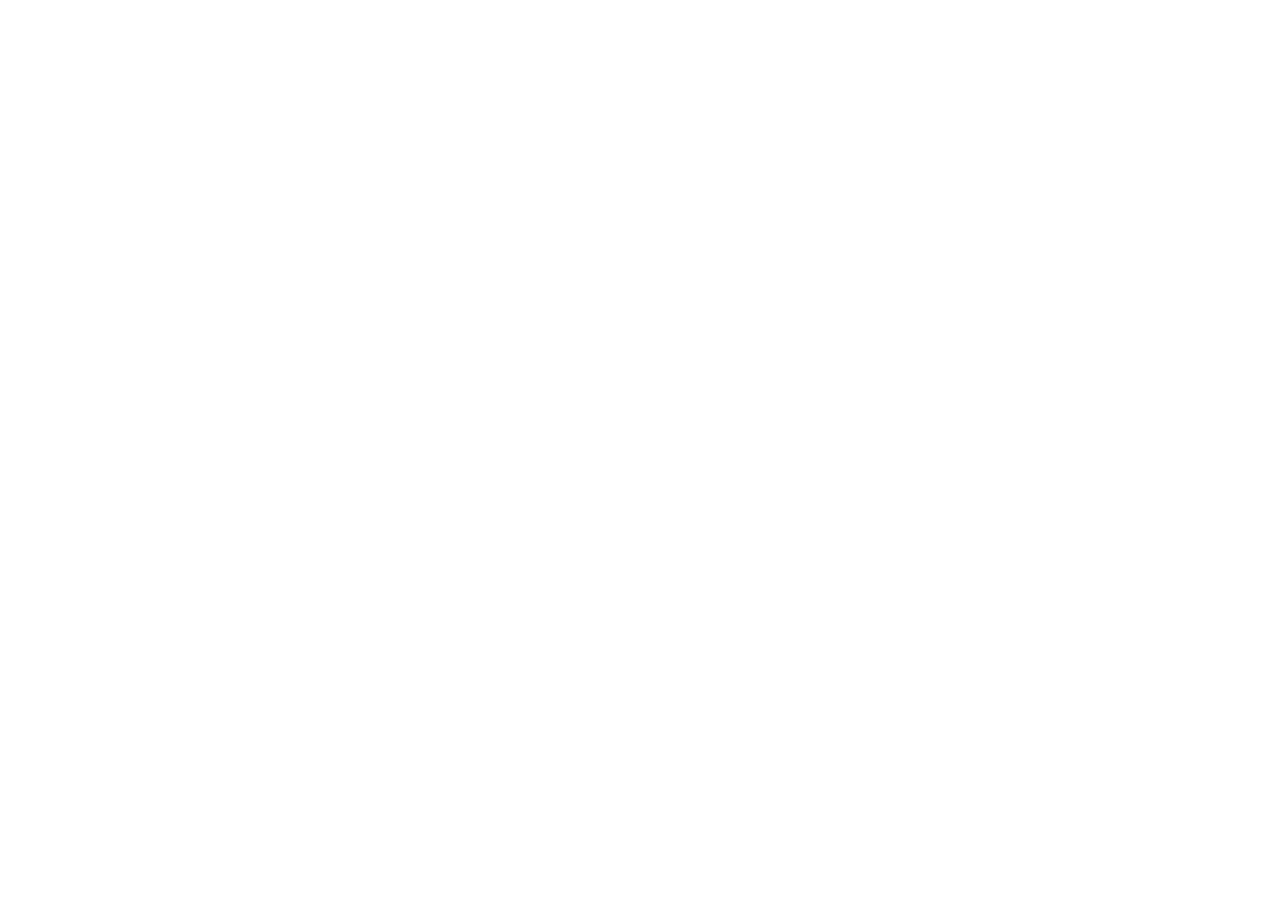
==== Partners.html @ 73782da6 "Add files via upload" ====
<!doctype html>
<html lang="en">
<head>
  <meta charset="utf-8" />
  <title>SanctumSpace — Partners</title>
  <meta name="viewport" content="width=device-width, initial-scale=1" />

  <link rel="preconnect" href="https://fonts.googleapis.com" />
  <link rel="preconnect" href="https://fonts.gstatic.com" crossorigin />
  <link href="https://fonts.googleapis.com/css2?family=Cormorant+Garamond:ital,wght@0,300;0,400;0,500;0,700;1,300;1,400;1,700&family=Inter:wght@300;400;500&family=JetBrains+Mono:wght@400&display=swap" rel="stylesheet" />

  <link rel="stylesheet" href="styles.css" />

  <script src="https://unpkg.com/react@18.3.1/umd/react.development.js" integrity="sha384-hD6/rw4ppMLGNu3tX5cjIb+uRZ7UkRJ6BPkLpg4hAu/6onKUg4lLsHAs9EBPT82L" crossorigin="anonymous"></script>
  <script src="https://unpkg.com/react-dom@18.3.1/umd/react-dom.development.js" integrity="sha384-u6aeetuaXnQ38mYT8rp6sbXaQe3NL9t+IBXmnYxwkUI2Hw4bsp2Wvmx4yRQF1uAm" crossorigin="anonymous"></script>
  <script src="https://unpkg.com/@babel/standalone@7.29.0/babel.min.js" integrity="sha384-m08KidiNqLdpJqLq95G/LEi8Qvjl/xUYll3QILypMoQ65QorJ9Lvtp2RXYGBFj1y" crossorigin="anonymous"></script>
</head>
<body>
  <div id="root"></div>

  <script type="text/babel" src="design-canvas.jsx"></script>
  <script type="text/babel" src="partners.jsx"></script>
  <script type="text/babel">
    const { DesignCanvas, DCSection, DCArtboard } = window;

    function App() {
      return (
        <DesignCanvas>
          <DCSection
            id="partners-page"
            title="SanctumSpace · Partners page"
            subtitle="v2 — abstract revision. No named partners, airports, design firms, or advisors. Four sections: Hero · Model · Opportunity · Invitation. Click an artboard to focus fullscreen."
          >
            <DCArtboard id="desktop" label="Desktop · 1440 × full scroll" width={1440} height={3320}>
              <PartnersDesktop />
            </DCArtboard>
            <DCArtboard id="mobile" label="Mobile · 390 × full scroll" width={390} height={2604}>
              <PartnersMobile />
            </DCArtboard>
          </DCSection>
        </DesignCanvas>
      );
    }

    ReactDOM.createRoot(document.getElementById('root')).render(<App />);
  </script>
</body>
</html>
---- styles.css ----
/* SanctumSpace — hero exploration shared styles */

:root {
  --cream: #F5EFE6;          /* warm sanctuary white, richer than pure */
  --cream-deep: #EDE5D8;
  --sage: #5C6B5A;
  --sage-deep: #4A5849;
  --sage-light: #A8B5A0;
  --stone: #C9B8A8;
  --stone-light: #D9CCBC;
  --accent: #C9997A;         /* warm focal halo */
  --accent-soft: #E5C9B4;
  --ink: #4A4A48;            /* never pure black */
  --ink-soft: #6B6B68;

  --serif: "Cormorant Garamond", "EB Garamond", Garamond, serif;
  --sans: "Inter", "Helvetica Neue", Helvetica, Arial, sans-serif;
  --mono: "JetBrains Mono", ui-monospace, "SF Mono", Menlo, monospace;
}

* { box-sizing: border-box; }
html, body { margin: 0; padding: 0; }
body {
  font-family: var(--sans);
  color: var(--ink);
  -webkit-font-smoothing: antialiased;
  -moz-osx-font-smoothing: grayscale;
  text-rendering: optimizeLegibility;
}

/* Display serif — light weight, wide tracking, optical balance */
.serif {
  font-family: var(--serif);
  font-weight: 300;
  letter-spacing: -0.005em;
}
.serif-italic {
  font-family: var(--serif);
  font-style: italic;
  font-weight: 300;
}

/* Body sans treatments */
.eyebrow {
  font-family: var(--sans);
  font-weight: 400;
  font-size: 11px;
  letter-spacing: 0.18em;
  text-transform: uppercase;
}
.micro {
  font-family: var(--sans);
  font-weight: 400;
  font-size: 12px;
  letter-spacing: 0.04em;
}

/* Photo placeholder — subtle stripes + monospace label */
.photo-ph {
  position: relative;
  overflow: hidden;
  background-color: var(--stone-light);
  background-image: repeating-linear-gradient(
    135deg,
    rgba(74, 74, 72, 0.045) 0px,
    rgba(74, 74, 72, 0.045) 1px,
    transparent 1px,
    transparent 14px
  );
}
.photo-ph[data-tone="sage"] {
  background-color: var(--sage-deep);
  background-image: repeating-linear-gradient(
    135deg,
    rgba(255, 255, 255, 0.04) 0px,
    rgba(255, 255, 255, 0.04) 1px,
    transparent 1px,
    transparent 14px
  );
}
.photo-ph[data-tone="warm"] {
  background-color: #5a4a3e;
  background-image: repeating-linear-gradient(
    135deg,
    rgba(255, 220, 180, 0.05) 0px,
    rgba(255, 220, 180, 0.05) 1px,
    transparent 1px,
    transparent 14px
  );
}
.photo-ph[data-tone="cream"] {
  background-color: var(--cream-deep);
}

.photo-ph .ph-label {
  /* Production handoff annotations — kept in source for photographer /
     dev handoff but suppressed from the rendered canvas. To reveal,
     toggle `display: block` on a body class, e.g. body.show-handoff. */
  display: none;
  position: absolute;
  bottom: 14px;
  left: 14px;
  right: 14px;
  font-family: var(--mono);
  font-size: 10px;
  letter-spacing: 0.04em;
  color: rgba(74, 74, 72, 0.55);
  line-height: 1.45;
  white-space: pre-line;
}
body.show-handoff .photo-ph .ph-label { display: block; }
.photo-ph[data-tone="sage"] .ph-label,
.photo-ph[data-tone="warm"] .ph-label {
  color: rgba(255, 255, 255, 0.45);
}

/* Warm halo — soft radial used very sparingly */
.halo {
  position: absolute;
  pointer-events: none;
  border-radius: 50%;
  background: radial-gradient(circle at center,
    rgba(201, 153, 122, 0.42) 0%,
    rgba(201, 153, 122, 0.18) 35%,
    rgba(201, 153, 122, 0) 65%);
  filter: blur(8px);
}

/* Top nav — minimal, two-element */
.topnav {
  position: absolute;
  top: 0; left: 0; right: 0;
  display: flex;
  justify-content: space-between;
  align-items: center;
  z-index: 5;
}
.topnav .nav-logo {
  display: flex;
  align-items: center;
  gap: 14px;
}
.topnav .nav-logo img {
  display: block;
  height: 47px;
  width: 47px;
  object-fit: contain;
  background: transparent;
}
.topnav .nav-logo .wordmark {
  font-family: var(--serif);
  font-weight: 400;
  font-size: 26px;
  letter-spacing: 0.005em;
  white-space: nowrap;
  line-height: 1;
}
.topnav .nav-logo .wordmark em {
  font-style: italic;
  font-weight: 700;
  margin-left: 0;
}
.topnav .nav-link {
  font-family: var(--sans);
  font-weight: 400;
  font-size: 12px;
  letter-spacing: 0.16em;
  text-transform: uppercase;
  text-decoration: none;
  color: inherit;
  position: relative;
  padding-bottom: 4px;
}
.topnav .nav-link::after {
  content: "";
  position: absolute;
  left: 0; right: 0; bottom: 0;
  height: 1px;
  background: currentColor;
  opacity: 0.35;
}

/* Frame device — pure CSS, no bezel chrome */
.device {
  position: relative;
  overflow: hidden;
  background: var(--cream);
}
.device.dark { background: var(--ink); }

/* Subtle grain — barely perceptible */
.grain::before {
  content: "";
  position: absolute;
  inset: 0;
  background-image:
    radial-gradient(rgba(0,0,0,0.025) 1px, transparent 1px);
  background-size: 3px 3px;
  pointer-events: none;
  mix-blend-mode: multiply;
  opacity: 0.5;
}

/* Direction 3 ken-burns (very slow, restrained) */
@keyframes kenBurns {
  0%   { transform: scale(1.04) translate(0, 0); }
  100% { transform: scale(1.10) translate(-1.2%, -0.8%); }
}
.ken {
  animation: kenBurns 32s ease-in-out infinite alternate;
  transform-origin: center;
}

/* Direction 2 — light slash */
.light-slash {
  position: absolute;
  pointer-events: none;
  background: linear-gradient(90deg,
    rgba(201, 153, 122, 0) 0%,
    rgba(201, 153, 122, 0.55) 40%,
    rgba(229, 201, 180, 0.85) 50%,
    rgba(201, 153, 122, 0.55) 60%,
    rgba(201, 153, 122, 0) 100%);
  filter: blur(2px);
  mix-blend-mode: screen;
}

/* Scroll cue dot */
.scroll-cue {
  position: absolute;
  display: flex;
  flex-direction: column;
  align-items: center;
  gap: 8px;
  font-family: var(--sans);
  font-size: 10px;
  letter-spacing: 0.18em;
  text-transform: uppercase;
  opacity: 0.55;
}
.scroll-cue .line {
  width: 1px;
  height: 28px;
  background: currentColor;
  opacity: 0.5;
}
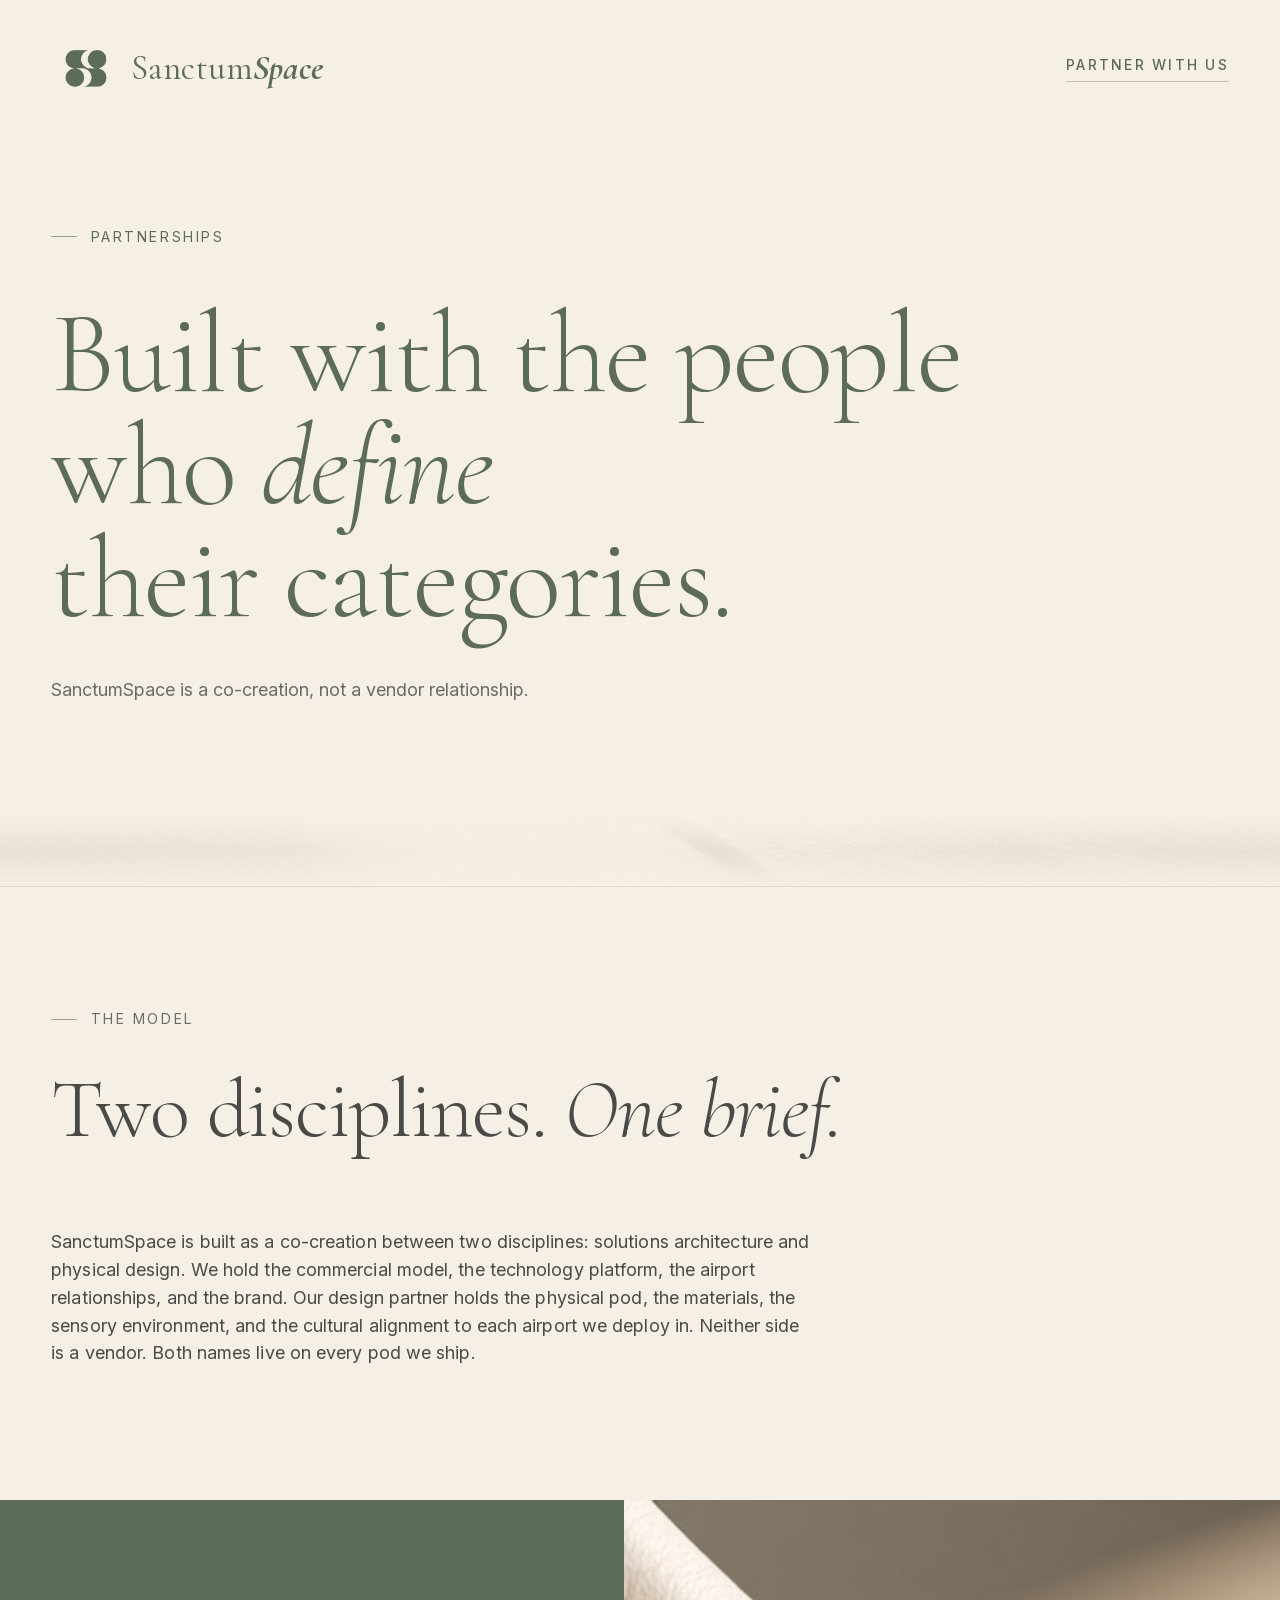
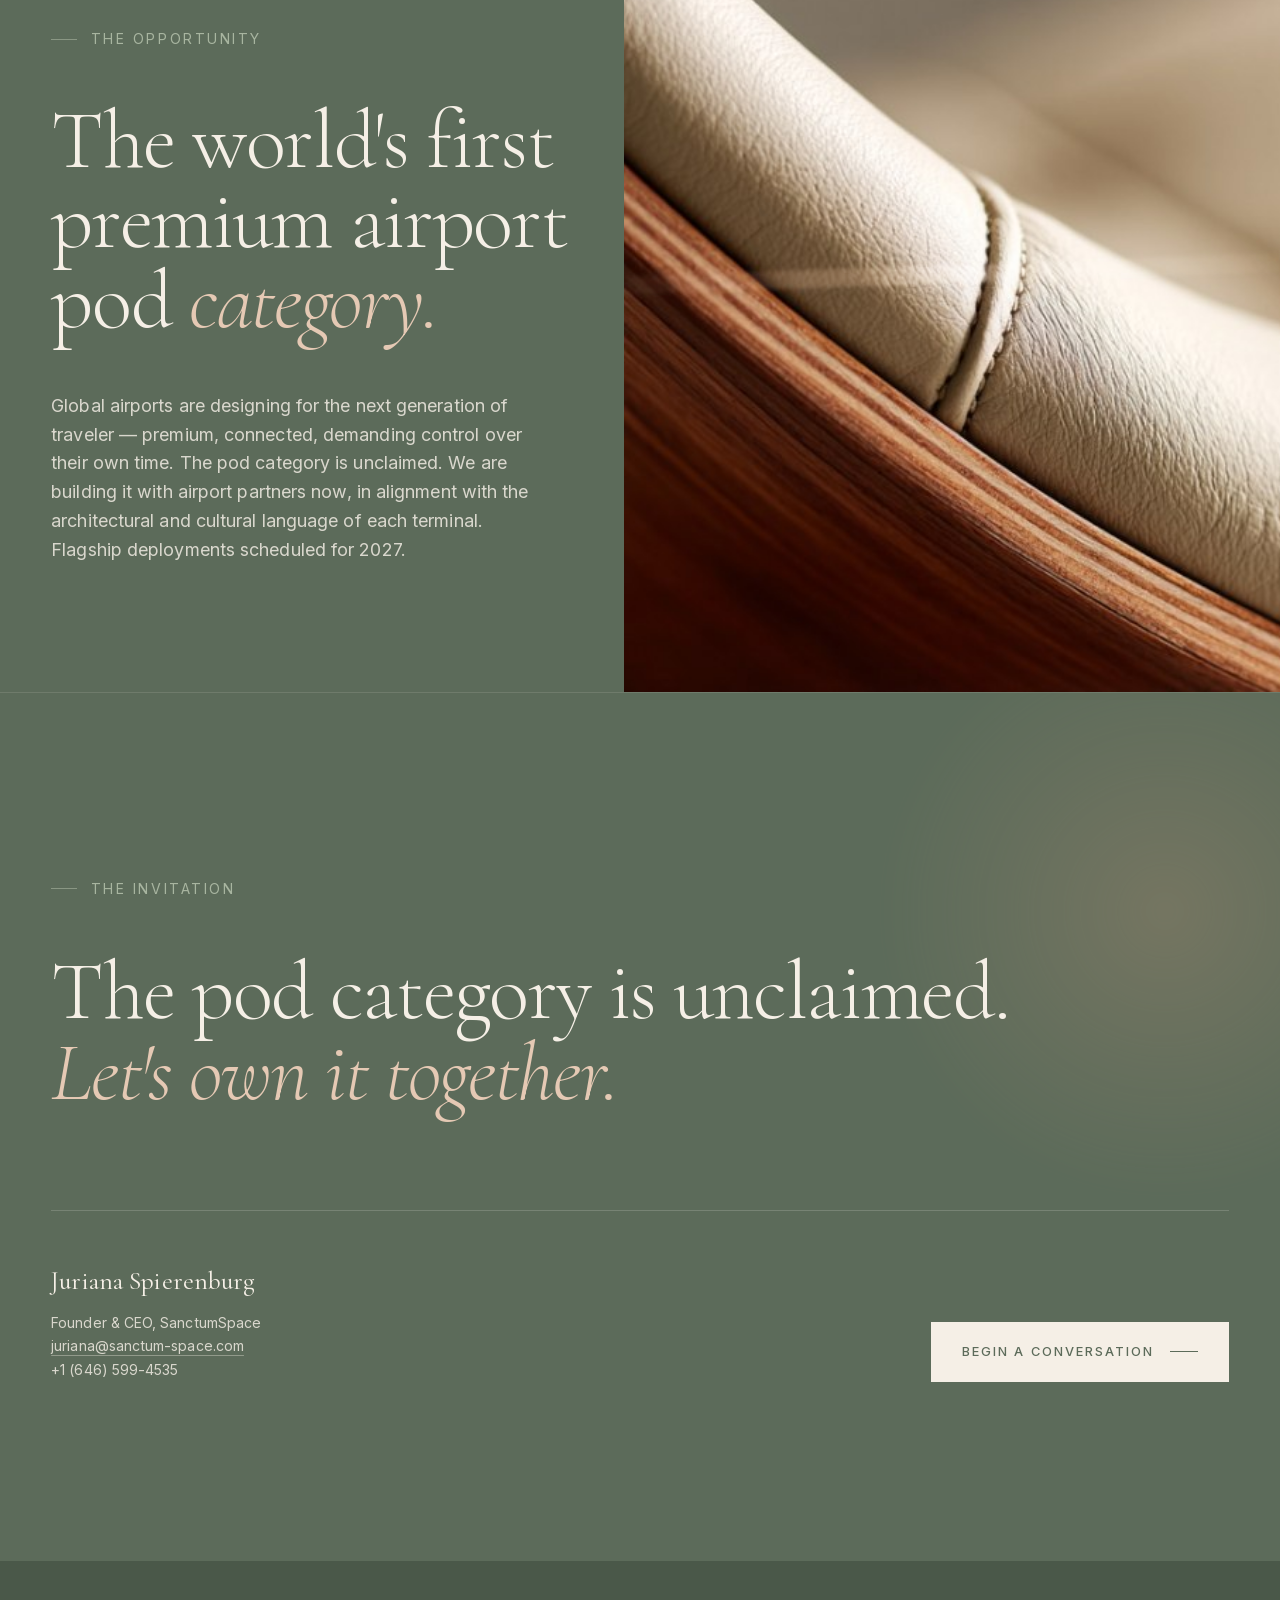
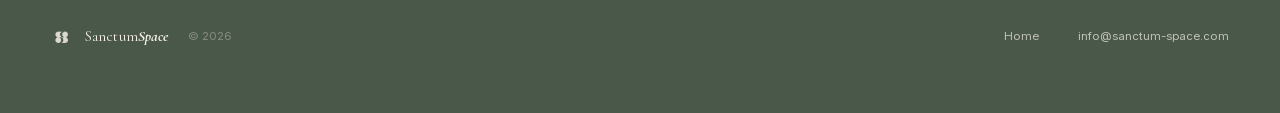
==== commit 91f2c36c: "Add files via upload" ====
--- a/Partners.html
+++ b/Partners.html
@@ -1,48 +1,188 @@
-<!doctype html>
-<html lang="en">
+<!DOCTYPE html>
+<html>
 <head>
-  <meta charset="utf-8" />
-  <title>SanctumSpace — Partners</title>
-  <meta name="viewport" content="width=device-width, initial-scale=1" />
-
-  <link rel="preconnect" href="https://fonts.googleapis.com" />
-  <link rel="preconnect" href="https://fonts.gstatic.com" crossorigin />
-  <link href="https://fonts.googleapis.com/css2?family=Cormorant+Garamond:ital,wght@0,300;0,400;0,500;0,700;1,300;1,400;1,700&family=Inter:wght@300;400;500&family=JetBrains+Mono:wght@400&display=swap" rel="stylesheet" />
-
-  <link rel="stylesheet" href="styles.css" />
-
-  <script src="https://unpkg.com/react@18.3.1/umd/react.development.js" integrity="sha384-hD6/rw4ppMLGNu3tX5cjIb+uRZ7UkRJ6BPkLpg4hAu/6onKUg4lLsHAs9EBPT82L" crossorigin="anonymous"></script>
-  <script src="https://unpkg.com/react-dom@18.3.1/umd/react-dom.development.js" integrity="sha384-u6aeetuaXnQ38mYT8rp6sbXaQe3NL9t+IBXmnYxwkUI2Hw4bsp2Wvmx4yRQF1uAm" crossorigin="anonymous"></script>
-  <script src="https://unpkg.com/@babel/standalone@7.29.0/babel.min.js" integrity="sha384-m08KidiNqLdpJqLq95G/LEi8Qvjl/xUYll3QILypMoQ65QorJ9Lvtp2RXYGBFj1y" crossorigin="anonymous"></script>
+  <meta charset="utf-8">
+  <title>SanctumSpace — Partnerships</title>
+  <style>
+    * { margin: 0; padding: 0; box-sizing: border-box; }
+    body { background: #F5EFE6; display: flex; align-items: center; justify-content: center; min-height: 100vh; font-family: -apple-system, BlinkMacSystemFont, sans-serif; }
+    #__bundler_loading { position: fixed; bottom: 20px; right: 20px; font: 13px/1.4 -apple-system, BlinkMacSystemFont, sans-serif; color: #666; background: #fff; padding: 8px 14px; border-radius: 8px; box-shadow: 0 1px 4px rgba(0,0,0,0.12); z-index: 10000; }
+    #__bundler_thumbnail { position: fixed; inset: 0; width: 100%; height: 100%; display: flex; align-items: center; justify-content: center; background: #F5EFE6; z-index: 9999; }
+    #__bundler_thumbnail svg { width: 100%; height: 100%; object-fit: contain; }
+    #__bundler_placeholder { color: #999; font-size: 14px; }
+  </style>
+  <noscript>
+    <style>#__bundler_loading { display: none; }</style>
+    <div style="position:fixed;bottom:12px;left:12px;font:13px/1.4 -apple-system,BlinkMacSystemFont,sans-serif;color:#999;background:rgba(255,255,255,0.9);padding:6px 12px;border-radius:6px;box-shadow:0 1px 4px rgba(0,0,0,0.08);z-index:10000;">
+      This page requires JavaScript to display.
+    </div>
+  </noscript>
 </head>
 <body>
-  <div id="root"></div>
+  <div id="__bundler_thumbnail">
+    <svg viewBox="0 0 1200 800" xmlns="http://www.w3.org/2000/svg" aria-label="SanctumSpace Partnerships">
+      <rect width="1200" height="800" fill="#F5EFE6"></rect>
+      <g transform="translate(600 340)" fill="none" stroke="#5C6B5A" stroke-width="14">
+        <circle cx="-46" cy="0" r="72"></circle>
+        <circle cx="46" cy="0" r="72"></circle>
+      </g>
+      <text x="600" y="520" font-family="Cormorant Garamond, EB Garamond, Garamond, serif" font-size="58" fill="#5C6B5A" text-anchor="middle" letter-spacing="0.02em">
+        Sanctum<tspan font-style="italic" font-weight="700">Space</tspan>
+      </text>
+      <text x="600" y="590" font-family="Inter, Helvetica, Arial, sans-serif" font-size="16" fill="#5C6B5A" fill-opacity="0.55" text-anchor="middle" style="letter-spacing:3px">
+        PARTNERSHIPS
+      </text>
+    </svg>
+  </div>
+  <div id="__bundler_loading">Unpacking...</div>
 
-  <script type="text/babel" src="design-canvas.jsx"></script>
-  <script type="text/babel" src="partners.jsx"></script>
-  <script type="text/babel">
-    const { DesignCanvas, DCSection, DCArtboard } = window;
+  <script>
+    
+document.addEventListener('DOMContentLoaded', async function() {
+  const loading = document.getElementById('__bundler_loading');
+  function setStatus(msg) { if (loading) loading.textContent = msg; }
 
-    function App() {
-      return (
-        <DesignCanvas>
-          <DCSection
-            id="partners-page"
-            title="SanctumSpace · Partners page"
-            subtitle="v2 — abstract revision. No named partners, airports, design firms, or advisors. Four sections: Hero · Model · Opportunity · Invitation. Click an artboard to focus fullscreen."
-          >
-            <DCArtboard id="desktop" label="Desktop · 1440 × full scroll" width={1440} height={3320}>
-              <PartnersDesktop />
-            </DCArtboard>
-            <DCArtboard id="mobile" label="Mobile · 390 × full scroll" width={390} height={2604}>
-              <PartnersMobile />
-            </DCArtboard>
-          </DCSection>
-        </DesignCanvas>
-      );
+  // Error sink persists across replaceWith since it's on window, not the DOM.
+  window.addEventListener('error', function(e) {
+    var p = document.body || document.documentElement;
+    var d = document.getElementById('__bundler_err') || p.appendChild(document.createElement('div'));
+    d.id = '__bundler_err';
+    d.style.cssText = 'position:fixed;bottom:12px;left:12px;right:12px;font:12px/1.4 ui-monospace,monospace;background:#2a1215;color:#ff8a80;padding:10px 14px;border-radius:8px;border:1px solid #5c2b2e;z-index:99999;white-space:pre-wrap;max-height:40vh;overflow:auto';
+    d.textContent = (d.textContent ? d.textContent + String.fromCharCode(10) : '') +
+      '[bundle] ' + (e.message || e.type) +
+      (e.filename ? ' (' + e.filename.slice(0, 60) + ':' + e.lineno + ')' : '');
+  }, true);
+
+  try {
+    const manifestEl = document.querySelector('script[type="__bundler/manifest"]');
+    const templateEl = document.querySelector('script[type="__bundler/template"]');
+    if (!manifestEl || !templateEl) {
+      setStatus('Error: missing bundle data');
+      console.error('[bundler] Missing script tags — manifestEl:', !!manifestEl, 'templateEl:', !!templateEl);
+      return;
     }
 
-    ReactDOM.createRoot(document.getElementById('root')).render(<App />);
+    const manifest = JSON.parse(manifestEl.textContent);
+    let template = JSON.parse(templateEl.textContent);
+
+    const uuids = Object.keys(manifest);
+    setStatus('Unpacking ' + uuids.length + ' assets...');
+
+    const blobUrls = {};
+    await Promise.all(uuids.map(async (uuid) => {
+      const entry = manifest[uuid];
+      try {
+        const binaryStr = atob(entry.data);
+        const bytes = new Uint8Array(binaryStr.length);
+        for (let i = 0; i < binaryStr.length; i++) bytes[i] = binaryStr.charCodeAt(i);
+
+        let finalBytes = bytes;
+        if (entry.compressed) {
+          if (typeof DecompressionStream !== 'undefined') {
+            const ds = new DecompressionStream('gzip');
+            const writer = ds.writable.getWriter();
+            const reader = ds.readable.getReader();
+            writer.write(bytes);
+            writer.close();
+            const chunks = [];
+            let totalLen = 0;
+            while (true) {
+              const { done, value } = await reader.read();
+              if (done) break;
+              chunks.push(value);
+              totalLen += value.length;
+            }
+            finalBytes = new Uint8Array(totalLen);
+            let offset = 0;
+            for (const chunk of chunks) { finalBytes.set(chunk, offset); offset += chunk.length; }
+          } else {
+            console.warn('DecompressionStream not available, asset ' + uuid + ' may not render');
+          }
+        }
+
+        blobUrls[uuid] = URL.createObjectURL(new Blob([finalBytes], { type: entry.mime }));
+      } catch (err) {
+        console.error('Failed to decode asset ' + uuid + ':', err);
+        blobUrls[uuid] = URL.createObjectURL(new Blob([], { type: entry.mime }));
+      }
+    }));
+
+    const extResEl = document.querySelector('script[type="__bundler/ext_resources"]');
+    const extResources = extResEl ? JSON.parse(extResEl.textContent) : [];
+    const resourceMap = {};
+    for (const entry of extResources) {
+      if (blobUrls[entry.uuid]) resourceMap[entry.id] = blobUrls[entry.uuid];
+    }
+
+    setStatus('Rendering...');
+    for (const uuid of uuids) template = template.split(uuid).join(blobUrls[uuid]);
+
+    // Strip integrity + crossorigin — blob URLs from a file:// document inherit
+    // a null origin, so crossorigin forces a CORS fetch that SRI then rejects.
+    // The manifest bytes are ours; SRI protects against CDN compromise, not this.
+    template = template.replace(/\s+integrity="[^"]*"/gi, '').replace(/\s+crossorigin="[^"]*"/gi, '');
+
+    const resourceScript = '<script>window.__resources = ' +
+      JSON.stringify(resourceMap).split('</' + 'script>').join('<\\/' + 'script>') +
+      ';</' + 'script>';
+    // Inject after <head> so the DOCTYPE stays first; prepending the script
+    // would push the parser into quirks mode. DOMParser always emits a <head>
+    // (synthesizing one if the source HTML omitted it) but may carry
+    // attributes through, so match the full opening tag. slice() rather than
+    // replace() keeps us clear of $-pattern substitution in resourceScript.
+    const headOpen = template.match(/<head[^>]*>/i);
+    if (headOpen) {
+      const i = headOpen.index + headOpen[0].length;
+      template = template.slice(0, i) + resourceScript + template.slice(i);
+    }
+
+    // Parse the template and swap the root element. Scripts inserted via
+    // DOMParser/replaceWith are inert per spec — re-create each with
+    // createElement so they execute, awaiting onload for src scripts to
+    // preserve ordering (React before ReactDOM before Babel before text/babel).
+    const doc = new DOMParser().parseFromString(template, 'text/html');
+    document.documentElement.replaceWith(doc.documentElement);
+    const dead = Array.from(document.scripts);
+    for (const old of dead) {
+      const s = document.createElement('script');
+      for (const a of old.attributes) s.setAttribute(a.name, a.value);
+      s.textContent = old.textContent;
+      // text/babel scripts with a src: fetch and inline. transformScriptTags
+      // does XHR against the src, but blob:null/ from a file:// origin is
+      // silently dropped. Inlining makes it a plain inline babel script,
+      // which transformScriptTags handles unconditionally.
+      if ((s.type === 'text/babel' || s.type === 'text/jsx') && s.src) {
+        const r = await fetch(s.src);
+        s.textContent = await r.text();
+        s.removeAttribute('src');
+      }
+      const p = s.src ? new Promise(function(r) { s.onload = s.onerror = r; }) : null;
+      old.replaceWith(s);
+      if (p) await p;
+    }
+    // Babel standalone auto-transforms type=text/babel on DOMContentLoaded,
+    // which fired before we swapped the document. Trigger manually if present.
+    if (window.Babel && typeof window.Babel.transformScriptTags === 'function') {
+      window.Babel.transformScriptTags();
+    }
+  } catch (err) {
+    setStatus('Error unpacking: ' + err.message);
+    console.error('Bundle unpack error:', err);
+  }
+});
+
+  </script>
+
+  <script type="__bundler/manifest">
+{"4bbe5dbb-7572-4bee-9af3-b23015a328ea":{"mime":"image/png","compressed":false,"data":"iVBORw0KGgoAAAANSUhEUgAAAe0AAAHqCAYAAAApsRZDAAAQAElEQVR4Aey9CZxcZZnv/7zVCSRVnaSqIJCuTsQFXEZwELdRh0XBKwrjgKLjdtErMuq4gDPqqFe9rjBXxnHD/4ALM+AujjoqLnNxXEEH3GFExQ1IV4clXU3SVQkmXe//OZ1EQ3pJLWd53nO+9Tlvqvqc9zzv7/[base64]/[base64]/[base64]/[base64]/[base64]/seb3n+fbbb1+15zXPAxEws9JMa+PR7enm2e2p5sXt1uSHZlrNd+rri7Rd3Gk1X7Ztqnns3u8HM8IRAoElCGDaS8Bh0XAEvPfLZlqTz223mpdru67dmryx3Wreqs0n2WZnS7/YE79zYHfmADmwpZl81jn58HK/fOoPy6Ynd+55vee5vGzHlj2vjTy3Vcfvtd2pra0mtE2fo9e/1+euNr9X27HX62j+nuVR/+jvqH27c+emRyiP4KfOHbeMd6Ym3q45/5e232mLWEU5zjUnpR+Jl/eLk78W8c9zIufq6xdo+2sv8u6uk2/t/X7Q9SOmdyjjn+nrT7WnJk8RHhAwRgDTNlaQkOVsa00erx92n9F2uzbfmZ7c4cT/i+Z0hrYj9YPzcH0+RBtT7wTK2nW5ttXaympCK/Q5eh3NUx/Sv/44Lfvjy7lXe5ZH/a/24l5Rvqt0cnnNuv+aWxrYP2qm5820mr/U99bcxokfGdnonXulpvFwbYdpi1jp0wJTb7Mipgcp4wdo96eK81/UsaINgHanNXmlHql5ls5ngkCmBDDtTPGHP3i7NfFG/WCb25Priv+GZnS6toO1MWVNwMlXvPOvds49tVJrPHq0NvYOt25dO2tZvY6/ZcvGg/S9dZW2yDi9mulrdCvkCF1/340TnZXoVNbBT3ROPrJHiz5/u337zY1ERyU4BBYggGkvAIVZSxOYaU2eqXs90WFaL+L+j4hEe3L6xGSEwAdVx+mVauMJo9Xx/1uujn1a/w5mUkO8VpsfmS3doaIfpc3i9OeybNlEpFPbBwYUyGoQ6JsApt03suKuMDM1+Qn9gPJ6yPtS3euJDtMWF4a9zHfoFtS7vOuepHvVZ2v7nD2JiytqtyYerO+tljZNQx66eE+TS54f6Z5pNX+5bap5rEmFiMoNAUw7N6VMJpHo6uvowyj6UHLO/1UyoxB1GALO+wtK4u47Wmu8fLS6/mvDxEp73Zmp5jOj95aI+6GIVCXghxM5Irq4TfPZqEeiXhBsKgg3TaBkWh3iMiOw/c5bDtcPnp9FV19HH0aZCWHgxQjsECcXzc7KA8r18VetrI39brGOFue3W5Pvbbea3jn5qEV9Q2oa1yNRF2l+m3WD938OGYvVIXA3Apj23XDwR/Q1Lf2w+cFsd+RG/eCJrqIFijkC7pKRke6RlWrjRasPbvzcnLwlBEWHj/X99XsR/5IluuVlUV03eC/TfJsz083/kZekMsqDYXcTwLR3g+BJRPes/zn6mpayOEYbkz0C1+gJ3zMrtbGzVqxe/0t78pZWpOb1q+jwsfaKvlqlT4WZxpyXr2r+P9i6dXJtYbIm0UQIYNqJYA0raLQXoB8obd2zfmFYyouk1r+pUms8YrTW+HBoWet761+16faG3Cc07THrPaa009+mG8fnxRyXcFkRyGBcTDsD6JaG7LSaX4/2AlTTsDem0BBMCRD4iXfy+Ept/I0JxE40ZPQ9ZjXr6Hvhz0l0oNCCe3mNcvlNxCc06ejNngCmnX0NMlEQXSCjHxxd3f05IRMBDNoLgbdUao2jR6uN/+ils6U+7anmxdH3mFUTG4MKYYHpXhGf9nTzvAWWMQsCixLowbQXXZcFgRJotybf60QuU/n6pP8yWSPwOy3Mk9Ww32BNWC969P31E3HR/b576V3wPrv2uq8qOAXS74MApt0HrDx0bU83ryjIlbtBlsuJ+9qIK51YrjU+G1oC0eHedqu5Q99fDwpNe8Z6HxVx03ZaxjoYPgACwZp2AGzNSdQPhevFyxPNCUPQbgLuC+Xa2Ekrqut+s3tGME8z05OvjA73quBl2pj6JxBx+6z+H31z/6uyRpEIYNoFqPZMa+OftltNPX0tDyxAukGm6Lx7e6U29qQQxbdbk//uvH97iNoNan59p9X8iEFdSDJCANOOtRD2gukHwOlOStcKD7sEnFxUro/9vV2Biytrt5p6PtYHubGxeFbZLtGt62fNTE1+IlsVjG6VAKZttTIx6NLz12frB8BnNFTRbmahKYcx6R7qBdGdzcJQe3eV7dbET3WO1V/hUmnhTtF9/nWDKKhfZwuXdljKMe2w6tWz2s7UxNP1/PX7oxVoZglcFt033Ky6JYS1W5M3irijhEeSBJ7SmW7m8d7sSTLLfWxMO4cl7kxPnuGd+3gOU8tRSu4LlVojyJuOzLSavxTxh+eoGGZT8V6e2W5NfMGsQISlTgDTTh15sgNua00e772/PNlR4ohe4BjOfy/gi85udCJHFLh6GaTuTtVTXf+cwcAMaZAApm2wKMNImhX/gWHWZ93ECfywvKYR5HlgPST+efawE39/LDyAlxd2Ws1zFl7I3CIRwLRzVO12q/kj9oKGK2jCa084L6c7p/[base64]/3WitEeT5yPb0xHeVyGptTHYIPFCPrF1qRw5K0iSAaadJO+ax9FDZsq6TzwkPywQ6egb7fMsCF9M205r8O/HuzxZbzvxMCZypR9iemakCBs+EAKadCfZ4Bu1MT35KI9W1MdklcHm5Ph7cd+b9bbeNOvEX2MWKMufkbX7TpgokzsY/mAAAEABJREFUikUA0w603u3WxPNUOuexFYLhaaJSazzXsL5FpXWW7/ypLnTaApsKJfeenQO7Hy5UxiQrmHawbwL3pmClF0W4k3+VAB+7vw98rwClF1Hy6bs34IuYeyFzxrQDLLt+qEY/3bc+QOkFkuyvq1QbrwsxYS/y8hB1W9acpDbn3auSjE9sWwQwbVv12K+azuaJR+mH6rP225EOmRJwrvTmTAUMOPju22UeNuDqrJYBAe/kfrs35DMYnSHTJoBpp0182PFK7m3DhmD9xAlcXQ70O9ni5czE6TBA7ATUuJ+yffrW+/QXmN4hEsC0A6padO5K97JPCEhyEaV2SuJeG2Li7VYzuqteOUTthdfsZcWsn+Vq/wK8EUoFyDFHKbqzcpRMXlO5cWVt7JuBJse9xQMt3G7Zp0c3W9r9OtgnhC9NANNemo+ZpdFetooJ8tehVHdhJl+Svw8xWd3L/qLqXqaNKWACs+JeHLB8pPdAANPuAZKNLu5vbOhAxWIE9NTFjaNrGl9dbLnx+acY14e8Hgg45/[base64]/BLZUao2z99fJ4nI9D/9Si7rQNByBrpT+crgIrG2VgH3TtkouJV0l505MaSiGGZCA8zI54KoWVjvIggg0xEsguiBtW6vJne3ixWoiGqZtogwLi9g6telILx7TXhiPmbneSfQTqWb09Cqk3Zq4UPtWtTHlkEDXO74RkMO6YtqDFTWVtUZcF8NOhfQQgzjZrofG3zBEhAxXdQ/PcHCGTppAyZ+a9BDET58App0+855H9CLH9NyZjtkQ8LIlm4FjGbUSSxSC2CTg5Qnbd13IalMfqgYigGkPhC21lfrbUk5NFgPtReDze70O7WUjNMHo7Y/[base64]/2QPijci0RIgcHsCMVMJ6UX6+6qX8AibgD/Me78s7BxQv4cApr2HhKVnJ3zdy1I9FtCixnfnArODmOWcrApCKCLjIrB8+/Sm9XEFI062BDDtbPnPG13/c0Xnn8bnLWCGKQJ6nvAuU4L6EeMlD9dM9JNx4ft2vTyg8BByAgDTNlbI2e7sA41JQs5CBLxMLDTb+rz21GT0y0/LretEX7wEXEm4z3y8SDOLhmlnhn7hgb0rcdOLhdHYmuvC/[base64]/kiJSHQGdxYSyLPAsTEtI0V2YnbYkwSchYgsKP0++8uMNv8LCfC6RfzVYpfoOti2vFTzSZiKZthGRUCYRMYGTkgSPNz4raFTR71gxDwJbdzkPUKuI75lDFteyXq2pOEon0JLPezQX41T8/Fc/pl32IW4G/XdSMFSLMQKWLa5srsvTlJCJpHwO8sHTpvZggzAv1+eQhobWvsOtv6ULckgb0WYtp7wTDxsiSYtolCLC1ituQfuXQPo0u9zBpVhqwECXjHtTIJ4k01NKadKu79D+bEbd5/L3pkTcB5uUfWGhgfAj0T8K7Vc186miZgyLRNc0pNnPNye2qDMdAQBNzoECtnuSobhVnSz2hs72RrRkMzbMwEMO2YgQ4bznv/W43BlZ4KwfTkJMhz2t7LDaa5Ii4RAiXn24kEJmjqBDDt/SBPe3G53rhZx7xJG5NlAl7qluUtps1L6YuLLWN+jgnMdoO87W6OKzJwapj2wOgSXNHLrxOMTuhYCPggvzq1qr7uek2fQ+QKoVCTK4V5291CFam3ZDHt3jil26vkf7X0gCzNmoAXtyJrDQOP7+S2gddlxfAIONm0+wheeNpRPI8Apj0PSfYznHe/zF4FCpYi4ETC/eENL1xJvFRx87bMy3fyllKR88G0DVbfiw/ySk+DKJOT5OTQba3mYckNkGBkz5XECdI1F9qLcGjcXFUGF4RpD84usTVL3t2YWHACx0PAy4pZkXMlwId38vMAZSN5QALO8Y2BAdGZXA3TNliWlfXGt4X/aDFVJrkweoj8uOSiJxfZib9Uo/O1QoVQhMl15ctFyLMoOWLaVivtXZA//WgVZ0K6gvzaV6U2/iPlwU/AKoTcT7rxz0Vo+aoypm22nj66yYpZdQibI7B67t8B/jGwyjYDGpCQNIGufDvpIYifLgFMO13evY/m3Q9770zPjAjUO5s3hvnDISLcGS2jN02aw+r57J+lOR5jJU8A006e8UAjVOpjXxJxfF9bbD+6buQc2woXVuel+0pd4rXtNfEybwS60v1G3nIqej6Ytul3gL/KtDzEiXP+0SFiGK2t/7Hq5qtACiHH09Va55/kOL9CpoZpWy67d9daloe2OQLj7VbztLlXof3j5KchSEbjwAS4anxgdHZXxLTt1kbK7Z2XqDwuGFIIhien2qJDzfoU1uS68qKwFKO2HwKu2/1aP/3pGwYBTNtwndyGDZFhf8WwRKTtInD4rqew/i3v+kW5qbBUW1FrXsf3ywet52uj5svUv0BMu39m6a7hhENc6RIfZLRD2tPN8wZZMfN1vHAKJvMixC/Ae/m3+KMS0QIBTNtCFZbQcFd3xad0cbTHrU9MZgl4OcustqWEze583lKLWRYWgd1qO5Wdyy7c/ZqnnBHAtI0XtF6v3+m9+7xxmcgTqbVbE08KDURl7T2aqvkabUx5IeDkMnfIITN5SYc87k4A0747D5N/lfzsu00KQ9TeBJaLuP8tAT66y9ypAcpG8iIERkrddy6yKKPZDBsnAUw7TpoJxZq7oMQJF6QlxDfGsEdu3Tq5NsZ4qYRatWrsdh3oNm1M4RO4fMXq9b8MPw0yWIwApr0YGWPznZf3G5OEnPkEyqWd/gPzZwcx5wVBqETk0gRK7oKlO7B0D4FQnzHtQCpXrjU+q1Kv1sZkm8CxIe5tV2qNzynWjdqYQiWgR+Mqa8b4NkCo9etRN6bdIygL3XxJ3mxBBxqWJFDXve2Ll+xhdaGT061KQ9f+CXjp/uP+e9HDNoH9q8O098/ITI/RNY2virgvCA/rBE5sTzcfal3kvvoq1cb3dd4PtDGFRkD3sker67kDWmh1G0BvaYB1WCVDAl3vXpvh8AzdG4HV4iXIvW3n5cm9pUgvSwS6I+5MS3rQkhyBLEw7uWwKEHlVfd31XuRdwsM6gWPaU5Mvti5yX327bm3q37fvfP42TMDJ+bu/AWBYJNLiIoBpx0UyxTijtcbL1bhvTHFIhhqEQMm/bpDVsl6nUht/iWq4SRuTdQJObtDTGhx9s16nGPVh2ntgBvbsXemFgUkunlwv69pTzSC/Xz9Smj2peAULMmMOiwdZtsFFY9qDs8t0zVXVdf8p4ri/sBh/OHl8u9U8zbjKefJWrNnwK3HytnkLmGGGgHf+73UvO7p40IwmhCRPANNOnvEwIyy5bqU29lLtwHe3FYLx6UPG9S0oTw3hdZyGWRCNhZlXjlbH325BCBrSJYBpp8s7/tF27nxq/[base64]/nux/2mTZUQxO6tUc9vRzeL+eDe83idMgEnF5VrjXemPCrDGSOAaRsryDByyrWxk/R817eGicG6iRM4pH1g90eJj5LAAJVa42zd4/5yAqEJuR8C3vtP6YbTi/bTjcUFIIBp56zIo7XG8ZrSD7UxWSCwgAYnckR7auJ7CywyP0uN44lq3F8yLzRHAvX98o3R+vhf5SglUhmCAKY9BDyrq+oe0UNE/HVW9aFLCTj3iE6r+XV9Fdykxn2Kio5+KlafmJIl4K/TQ+KPSXYMoodEANMOqVp9aK3Uxh+k3fnFJoVgddJTGSdktMc9NJJKrfFk4RfnJNmHv66y6/9xssMQPSgCmHZQ5epPbKXWeGh0aK2/teidKoGQ97hrY09SVuxxK4QEpisrGHYCWMMPiWmHX8MlM9h1aI3f4F4SUsYL5/a4W80fZyxjoOErusftvIvnzlwDKcjjSu69ypWbp+SxtDHkhGnHANF6iMrcHpG7xLrOguv703aruXF6+qZaaBzK9bG/d94/IzTdFvXqkbFz9P/ryyxqQ5MNApi2jTokrkI/CKK7pr018YEYYBgC48v98o3t6eZDhwmSxbrl+vgnXLcb3fI0i+GTHDOt2Dd1u+7Icq3xnrQGZJwwCWDaYdZtINV6yO31UnIP15V/q43JJoGyeLm2PTX5YpvyFldVPmj9d52Xw5yTny/eiyULELhM/2/ec9VBY/+9wDJmQeBuBDDtu+HI/x+VNWPX6gfEvTXTS7UxWSXg/IUzreY3vb/xQKsSF9JVrjduLlcbD/Din6fLu9qYFiew0Tn/dP3/+JzFuyyyhNmFJYBpF7T0+kHx3K4vHeVFvllQBObT1vObx3WmK1PtqYm/MC92H4GjtfF/6S5z6/T9xR369mET/emd+4T+H9xQro5/MvqbBoFeCWDavZLKYb9V9XXXj9YaJ7hdV//uzGGKeUipLM59vt1qfjq0ZFatGrtd31/H68bH34WmPUG9V0anqEarY3m8cE94JE8A006esfkRoqt/u113tONcpOVaPUWNe1P7zsmHWRa5kLZyrfFP5Wp7hRgtbGQAABAASURBVC4r8imZm0T8Wbp3/bjoFJWyYILAQAQw7YGw5W+l6CKYsp6LdN5foNndoY3JHoFDpeuvUfP+TGi/FObcEXepYT1XNw6PdCIftYc2UUVzF5pVauN87TJRzIsEz9lsTDtnBR02nXJ9/FWVWmOtxinyXpGmb3o6vXNgd0bN+82mVS4gbm7jsNZ4tnh3qi5uacvtpBsn34iuG9H/T1xoltsqp58Ypp0+8yBG1A+a5+5wO+oqlttUKgSj0+vVuH17unm2UX2LyqrUx67Q91i9JO4E7ZS3X6X7cZSXnhZ4THTdiObHBIF9CQz8d2ngNVkx9wSq1cNa+sH65HJ1bJkXeZeI7NDGZI2Al/ered/amW4+xZq0/elZWRv7pr7HHuKdPF6c3LC//oaXR/83Lit5OU7zeXCUl2GtSAuYAKYdcPHSku6cmx2tNV6uH0YHdF3pRCfua2mNzTg9EzjEe/l0p9Xcou0c7/2yntc00HG02viPSrXxJyVx9xLxb1JJ09pCmL7jXfek6P+GtuesrDe+HYJoNIZLoJSkdGLnj8Cq6rr/LNfGTur60lHi/P+nGc5oYzJCQI+IrNL2rs705A7d+/5cuzXxYCPSepKhe6i/q9TG31ipNWojrnQfXekt2jraLE2qx104MtK9n+o8drS6no1YS9XJuZZSzvMjvYQIROfqKtXxF+uH1qq5e047OV+Hukkbkx0Cfynifqjm7dtTza+okZ8R0h74iuq63+j76w3aKt7P/qkePn+hbpBkdbOW63Xsd+mG6kMiPZXa2EtXrF7/S+EBgZQJFNC0UyZcgOGie05Xqo3X6ofZPaOL16Lzek4kuqHGZfpBG52n1M+7AoCwnKKeM1bDvlyNe0d7uvnl9tTkE6cD+kWx0fqGn+p77OLRWuP4zs7lq31JTlbc0V543BuKHefkY078y6Ir3EdKs0fo+9ppO2o0OkVUHc/bRXOKkSkkAph2SNUKQGt08Vp0Xq9ca/yTftA9Rz9o/0TPUT5fpcf94fpbEXehd+5VuvfzfOf9M72XZ+nWwZk63lm60XCufui+xIt7jnPuqdGHfFfcY3cfFXhYVw/vR212Vh4QfTC72dn1snPneNT88pF13WXukGgD5C6/ohq1yCjKM7Pl6CYh5W1S+b3cVdv199jyclVbtCxq1faKaH607uxI92Dn5TAv3QdHGzKq51TV9Q4RuV5bdpNXw3P+iuV++ZTuhW/W9pmZ1uSZ7enmQztTzXv4W25ZmZ24/Y+8du3araNrGl/Vml0s0fUVTrZLPI+ObmSeW642nlWujb83usJ9xZoNv4onNFEgEA8BTDsejkNHyXOArh+5RvPbrC3OaVLfvJ8erY5dUKmOf6hcH//4aL3xsdFa48OV2vgl5Vrj3ZX62PtGa2OXlatjn44+5FfVxr6++6jA91fV110ftdUHN34efTCXD94wUVl7j2bURkcPvXXVqrHbow2Qer1+Z9TWqlG4DRu2RTcJcY1Gp1a71/Suv91O57RFy6Lmjrgrmh+tu3r1+s3leuPm0dr6H0cbMpX62BWq6xWVWuMobS7aQBCR08XLV/V5i7YspuhrfafrnuWlquNa7+SmzuhIR43ca7tD24+0XRpd3BbdA31ba/L4zuaNj4xaW8+Xb53adGT0HBl+e3rimJnWxqPn5k03HxL9HfXrbJ54VPvOyYfp3v0p26aax0ZtZrr5P3Y9bzyx3WqepsueODO98cSZzc2T21ObTp2bp/N13NP16MAZM7pRET1re5q+fs7MVPPVfmTkbSL+eNUd3W0tDnYrvZf7b5/edO84ghEDAkkQ0M+9JMISs+gEog++mTubj9cP2L8rue4/KY9jtMU5Paor/pVzH+q6dxhn4LRiRRsIat6fq9QbJ+vzmo4e9u260okiLrpzlpfsHwephKO1nali9Hyu+7wy/4Yvla6Omuj5cq3tddGzGue14t0PnJR+NDfPy/ejv6N+vuSukq6/Rpz/YtfJt6LmdENl13PpShH5rC67wvnSla4kXxbX/cLcPJ2v434mOqwfbVREz9o+qa//1e26hiK6aUl0sZp2j2XSsPK3s777a91o2NxpTV4ZbRxE7+PtWzbeN5YRCAKBIQlg2kMCzPfqvWene2D31A+60zpTE2/XQ6w/jz74XFe+oh+w/6hRHqctiemUuQ913TvUsX8w02q+s9Nqnt7ZPLEhicGSjhntza+qrvvPSm0sukd1Kbo6WfNTs5S4Dv8mnUKe4te9+BPVxc+P3sezs6Vf6HssuiJfTyVM/K/27Tc38pQsuYRDANMOp1bmlG65o3l//SD7gLau7oHpOWb5rHfuld7J/[base64]/RvJggkSgDTThRvfoJv3Tq5Vj+YLtXm1Qw/LF4eEFB26/Vc6OWRdt3YOG9m5tZDA9I+T6oa9+e0HRDdiUsXTmhjyp7AMaLn7PU9dqueojknezkoyCsBTDuvlY0pr62bJx/Ynmp+pbTT36Yhz9QW9uTlNW7H7CY9WvAaNfLocGdM+aQfZrS6/[base64]/7TdmvipGtc/ak6HaCvo5A93vnRle7r5Jeu38txfgarVw1rl2thJ4t3f7K9v+suLO6Lz8ox2q/m7znTzKcWlQObDEMC0h6GXg3XVrC90UvqxiDtKeOwi4OUJ0a08O9OTT9s1I9x/K/Wxf3bRfdXF/SrcLHKn/DDv5dOd6eZHQ984zF1lAkioFIBGJCZAYPudtxyue5Q/kwIeCpceH977T+peUXQbzZEeVzHZbe6+6rWxI1Rc9KtY+sS0EIG056lxP1M3DjfOTDVfnfbYjBcuAUw73NoNrDy61ehsd+RGCeu71gPnO+SK0Q9WTG4N+M5qe/Kv1BpvKIk7Qf+O+8dbNCTTgATqzsn5M63mNwdcn9UKRqBUsHwLn67uOf4/79wrCw+iPwBrd91ZbeJ5/a1mr/fK2tg31bwP9iLftqeuuIqcyHF65Gtyy5aJfW4BXFwmZL4wAUx7YS65nKvn0KLbjp6Uy+RSScp9KC9X/47WGsc57/5vKtgYpDcCXtaNzLob1Lz5XndvxArZC9MuQNlnWhuPbreat+o5tPsXIN1EU3TR1b9TE99LdJCUgpfrY6/Woy6vSmk4humNgNPTVhe1WxNv7K17Nr0YNTsCmHZ27FMZWc36NCela0SkwF/l0uzjnJx7hH6o/tR7H/RtUCMko9WxC0T8WcLDGAH3f3SP+63GRCHHAAFM20ARkpLQaU28VGN/Vlv0y1D6xBQfAXdUZ3rTDdEPqcQXM5tIldr4JV588Ofrs6GX4Khe/vdMq/muBEfIWehipINp57TOupX+Ai/uPTlNz0ha/nC301+Viz3u2vi/iPNnGwGLjN0EnMg5atzB3x9/dzo8xUAA044BorUQM9F9tL1cZE1XHvXoh+oRnenJyTzkVqmOf9B5/4w85JKnHPQ9dq6e5npznnIqUi5x54ppx00043jbpprHOvGXZiyjaMMf3J6e+G4eki7Xxz8RmUQecslZDq9vtybelLOcSGcAApj2ANCsrjI9fVOt6+TfrerLtS7v/qzTan49DzmWa413ax6XaWMyRcC9tj216VRTkhCTOoF4TDt12Qy4LwE9rzqy3C+Pvodd23cZf6dDwIucoIcxP5XOaMmOUqk1nqMjRN860CcmIwSWiet+Pg935zPCM0gZmHaQZZsvuj09GRn2ofOXMCdlAk/Vw5hvTHnMRIYrV9vHaeCWNiY7BFyp1P1/duSgJG0CeTbttFlmNl60d6fnIaMfhMhMAwPvTcC9PA97Q84dcZf38va9M+O1AQJe1rVbTY6CGChFFhIw7SyoxzjmTHSluMhTYwxJqOEJrC657ueGD5N9hNF64x9UxdXamGwReFh7unmeLUmoSYMApp0G5b3HiPF1dGMPJ/4dMYYkVHwE7qN7Q7k4v62HyR+rWCa0MVki4OU1nc0bH2lJElqSJ4BpJ884sRFGdvrIFA5ObAACD0vgqZ3pyTOGDZL1+tFh8pKXZ2Stg/HnE/Ald/H8uczJMwFMO9DqtlsTb4yuVo5JPmESIuC9/0BCoVMNu7Le+LYOeIU2JlME3FGdVvMfTUlCTKIEMO1E8SYTfOvmyQc6cX+bTHSixkyg2plufjTmmJmEq9Qa0XeEN2cyOIMuSkA33s/evmXjfRftwIJcEcC0Ayxnyfl36H/UVQFK709yTnp7L6du1Q2tnKQT/QBNTlLJTRqrZ2dH2NvOTTmXTgTTXpqPuaXtqclTxMnjzQlD0FIEVo+U/IVLdQhlme5tRz8qclMoeouj0/+FnjJ7UnHyLW6mmHZotS91Xxea5JzpHSgdPTJyQmd68mkDrWxtJe8usCYJPSJe3N/BIf8EMO2Aatyebp4t3v1ZQJKRuheBrvdv3evPYF9W6mPvE3E/FR6mCDiR4zpTE1zlb6oq8YvBtONnmlhE1xW2pBOjm3xg/VA9TE9vPDGRkdIP+m/pD8mI+yPgnXvF/vqwPGwCmHYg9eu0Jl7qndwvELnIXJjAAeL8WxZeFNbcSm3szc7LL8JSXQi1x0SfFYXItKBJYtqBFF7PVz03EKnIXJrAMXn5ecWuuB8vnaqwOAMCXiS6WDCDkRkyDQKYdhqUhxxjZtf9xY8ZMgyrWyHgum+yImUYHZWdI8/X9XdoYzJFwB01M9V8pilJiImNAKYdG8rkAjmR45OLTuQMCNxnevqm4H/33B1yyIyI/3kG/IYbsgBrOyenCY9cEsC0jZd1+/Sme+sH4+nGZSKvPwJrDpDlufjetnf+5f2lTu+UCDwpDxuGKbEKahhM23i5dnofGXbwe2XGMacuz3v38NQHTWDA0er6r2nY32pjGo5A3GsfuLx7AIfI46ZqIF7JgAYkLEHAOX/SEotZFCwBf1i7NfG8YOXvJdyL3LLXn7y0QsD5J1iRgo74CGAvo4HGAAAQAElEQVTa8bGMPdLWqU1HipeTYw9MQAsElou4syQPj5Kcl4c0cpjDKbph+OCh8mJlcwQwbXMl+aOgEdc98Y9/8SqHBA7LQ06jaxpf1Ty2aGMyR8CdYk4SgoYigGkPhS/hlZ3k4rxnwpRCDj/enm6+IOQE9mjXQ+S37nnNsx0CWpfH2VETm5JCB8K0jZY/uvLTeznVqDxkxUTAeffUmEJlG8bLJdkKYPSFCDiR47a1mocttIx5YRLAtI3WbVl3eXQRyWqj8pAVEwEvvhpTqEzDjNYb/6ACdmpjMkZg1sujjUnKp5yUssK0UwI9wDD3GGAdVgmPwKHhSV5UcWfRJSzIjkDJjWc3OCPHTQDTjptoTPGcE36CMyaWxsM0Oq3mOcY19iqv1WtH+qVHwHk5Nr3RGClpAn2adtJyiL8Xgejw+F5/8jKnBEpe8nL40v00pzUKPC3/qMATQP5eBDDtvWBYebn7V6AOsKIHHckScOLqyY6QTnTv/dXpjMQofRI4aNtUk73tPqFZ7Z4L07YKd2BdbvaQgddlxeAIePH3Dk70AoIr7dl3LzCbWQYIdMUdZUAGEmIggGnHADH+EKX18cckomEC9/T+xgMN6+tJmtuwYZt25Kc6FYK1STcM11jThJ7BCGDag3HrYa2hujxkqLVZOTQCrj1deVpoohfRi2kvAibL2a4ko1mOz9jxEcC042MZY6TuvWIMRqgACDiRvNwA4/YAcBdPohdOueWk6pi2xUI6tzYpWcS1ScCL5KXmMzYJF17VWOEJ5AQApm2skO07Jx8mXtYZk4WchAnonvaGhIdIK/z2tAZinH4IeG7W1A8uw30xbWPF8X62gLcuNVaEbOTkY0/bec5pZ/P+2c+oLi8bhfvJM/+LMW1jNS7JyEHGJCEnHQK5+L/ovGNPO533S7+jrGnffnOj35Xob49ALj4o7GEdXFHX++C/+jN49rbWTFWN9yOpjpfQYHpungvREmI7ZFjXHTkgFzfxGZJD8Ktj2uZK6PT0pjlRCEqagJNy0kOkEt/Jr1IZh0H6JuC7XX6FrW9q9lbAtI3VxDm/0pgk5KRAwItb0dswtnt5L7x/jZZoZITPFqOl6UsWpt0XrhQ6ey7kSYGyuSH08MoOc6IGEKTHie4/wGqskgaBUmlZGsMwRrIEMO1k+fYdXfe4cvHh3XfirBD0BVx/KJ+X2/7wmhemCPju7O9NCULMQAQw7YGwJbdSybm7kotOZLsE/[base64]/5EApv1HFiZerT648XMVcrM2piIR8G4iH+k6frfZZiG3OudmF5fGklAIYNoGK+XE3WhQFpISJNB1/voEw6cZupLmYIzVIwEnnHbrEZX1bpi2wQp5kRsMykJScgR0D6j70+TCpxq5mupoDNYTAT398sOeOhrrhJz5BDDt+Uwyn+O9z8mh0sxRhiJg82ht/U9CEbsfnQfsZzmLMyDQ9ZKXIzkZ0LM1JKZtqx671DjX3PWCf4tBwOXi0GV7unl2MeoVXpYlJ9z/IbayZRsI086W/4Kje+84lLUgmbzO9HfmIjMvf5mLPHKYRLckv8hhWoVMCdM2WPZV9XXRoazvGJSGpGQI5OLbAl7kvsngIeqQBKZG1zS+OmQMVjdCYDHTNiKvuDL0A/Da4mZfrMydyDfzkLHmcVge8shhDrl4f+WwLgOlhGkPhC35lZx3v05+FEYwQKCzcmb2/QZ0xCGBi9DioBh/DE63xc80s4hhmXZmmNIf2LvZq3RULh5RCDmfbnMbNmwLPceZ1uSZoeeQV/3OuZ/nNbci5oVpG636aG39j8W5vHwNyCjl7GXpaZBcnM924s/JniYKFiCwo71jGeezFwAT6ixMe/jKJRfByw+SC05kCwSck49Y0BGDhvvHEIMQsRNwX1m7dm1efkEudjohBsS0LVfN+bzcJcsy5Sy1ba5UGx/IUkAcY09P31TTOGVtTMYI6JEcLkIzVpNh5WDawxJMcP2dbvbfNPwObf1PrBEAAZ+Lm+gs98svDgB2ISW6knyrkInnOGlM23Bx16zZEP3+7RcNS0TaEAS8lC4dYnVLqz7ekhi0/IHAlZU1Y3x19A848vEC07Zfxzx9XcM+7fQU3jZaG3tHesMlM9K21uQ9NfJqbUzGCHhxXzEmCTkxEMC0Y4CYZIiRke6nND6HyBVCvib3X3nIx4t8MA955DGHEfGfzmNeRc8J0zb+Dlixev0vvRP+8yVZpyxil+QtWQwb95he/IPjjkm84Qk4Jx9bWWvcNHwkIlgjgGlbq8iCerofWnA2M8Mk4OSGPJxr7LSap2sB6tqYjBHwXfcxY5KQExMBTDsmkEmGGa2u/5qI+4LwyAuBd/eQiPkuemj8IvMiiyjQ+/+q1MeuKGLqRci5VIQk85GjvyQfeRQ+i4lKtRH8V6TaU5tO1Uoeoo3JGAEv7j3GJCEnRgKYdowwkwxVqTU+J+xtS+gPJ/JPQeewR7ybPW/PS54tEfDXjdYbHBq3VJKYtWDaMQNNMpz3PrqSPMkhiJ0sgY3lWiN40263mqeJuKOEhzkCTty/mBOFoFgJYNqx4kw2mG5Bf0ScfDnZUYieFAHv/HuTip1y3HemPN7+hmP5LgJX6kYhtdnFIrf/[base64]/x8pql+rAsMwJvLtcbN/c4Ot0CJ4BpB1rAcq3xHhH3eeFhmoB38kzTAnsUNzIil/fYlW7pErhSNwo5l50u80xHw7QzxT/c4OXquqdohOjnO/WJySCBy0erjf8wqKsvSTOtZnRU58i+VqJzGgS2jJRmX5TGQImPwQA9E8C0e0Zlr6Nzbqe2F9hThiIl8FvdA3qaPgc9daaa93AifxN0EjkV78W9dMWaDb/KaXqktQgBTHsRMKHMLlfHPi3iuMWpmHp0Zkf8E0wpGlCMHt7/uK66XBuTKQLuwtHa2GWmJOVPjMmMMG2TZelPVKU2dpb37pP9rUXvxAh496rVq8d/kVj8lAK3d10t/qiUhmOYngm4L+j/+Zf23J2OuSKAaeeknKP1sadrKldqY8qUgH9TpT4W/A1w2lOTL+Zq8UzfSIsM7n6lhv2kRRYyuwAESgXIsTAp6jnUx4n46wqTsLFE9dzvRyu18Tcak9W3nJnNzZPF+Qv7XpEVkiYwJSXJxbcRkgaV5/jsaeesumoaD/IiN+YsrRDSie77HN3iMwSti2rUQ+IPdSX56KIdWJAVga4OfFZlzdi1+sxUYAJGTbvAFYkh9dLs7GM0zE3amFIh4K+r1Bp6lCOVwRIbZOvUpiP1kPhndYC6NiZLBLx7mb7HPmdJElqyIYBpZ8M90VHLB2+YcF6O00F+rY0pWQI/qdTGH5TsEMlH3z696d4l141+QW598qMxQj8EvJfX5uE6iX5ypu/iBDDtxdnMWxLSjHK9cfNIafZk1fzf2piSIXBNpdY4OpnQ6UWdnr6pNuu70UWMGHZ62HsayYmcO1pvnN9TZzoVggCmneMyRzdeUFM5Us9xfyvHaWaUWvS1m8YjMho8tmH9pk2V5bL8Kg14L21Mlgg4eWG51ni3JUloyZ4App19DYZUsP/VR2uN47XXv2ljiofApZXaWPBfu4kOiXcOnP2unsd+QDxYiBITgS26h/3kSrVxcUzxCJMjAph2joq5VCq6x32G7nG/Z6k+LOuJwFuUZfTTqD11ttpp6/Smx+oh8e+KuKOEhyUCt7lu9+RyrRFdEGhJF1qMEMC0jRQiDRm6x32OODlfx9qpLdEph8E7viQnq2G/IfTcZlqTZ5ake4XmcYg2JjsErtb316Hlg9brxpQdUSixRQDTtlWPxNXoIbfXinfn6kBbtDH1QECPUNxYro6tGV3T+GoP3U136UxNvN2Jv1S8rDAttHDi3CVq2I8uXNok3DcBTLtvZOGvUKmPvW/EjRyje903hJ9NPxkM1PdSPUJxX+dc0Ecnol/rarcmP++de+VAFFgpEQLOyy+ckzMqtbGzEhmAoLkjgGnnrqS9JbSieuivK9XGn2jvS7UxzSewY/fh8ODPX7enm2d7Jz8Q8X8xP03mZEfAXVKuN+5frja4SDS7IgQ3MqYdXMniFayH5J47MtK9n0b9oTamXQQ+qFwOGE3pcPiuIeP/9/bbb1/VnmperIfC36/RD9bGZIPAr31XnsDetY1ihKYC0w6tYgnoXbF6/S/[base64]/wudpWa9vlIb/5EVUegIlwCmHW7tElXu3BF3VWpjT6rUGvoemTPvTqIDphtcfc2/SXNzatYvT3foeEfbNtU8Vs36Ul8qXa2RT9eW6ymg5G6PTk3oe+yASm38koB0I9U4Af1ANq4QeZkT2G3eFf0QepuK0cN8+m+Y00Y99H9ORTdEKrXxN4aZwi7VW6c3PVbN+jNdJ9F95c/cNZd/DRD4rfP+mZVa4xA9gvMBA3qQkDMCmHbOCppkOvoh9Dr9MFrvXfckHSfas9M9Vn1le9qpGxtfKt9VGlXtG8q1RtC3cm1PTf6NmvUHSr77NcXOnrVCyH6SGRF3ob6/nLZ7l+vjHxceEEiIAKadENg8hx2trv+afjg9Wlup60onqil+WfO9Q5uVaUqFXLbD7airxuW6sXGKW7eurfOCnNSon9BuTb633Wr+Rpx/nybxfG1M2RK4Td/3F3V2Ll+t77FVldrYS7OVw+hFIVAqSqLkmQyBVdV1/6mm+ET94FobfYCJ+Dc5cdFeYFomvlMzu0nbld7Ls1VHtLdzkD4/p1o9rKXzg5v8LbesnGlN/K+ZVvOd7amJ76lRf0m5vkQT4eczFUIG0+91zOi00GXO+afreyt6smf+kgAACY9JREFUjx2q7/sXrV27dqsuMzkhKp8EMO181jWTrKIPsIqeKy7Xxk6q1BprtelnnBymhhPdovGDKurH2m7TtkNbv1NHxP1qboPAyUVO5Fw1s4foGMu13VPb40brjY9KwI/IrDvTk2dsGx35knPulZrjU71zdU3peuflF7pnd4OyvO6PTX6iy6Kb4vy3Pn9f21XavqPnLL4VNX19ze72A32O+v1an6Ma/LcuvzGKE8Xd9VpjOflj/Oj1niai63odV6JTIt/RGNco++9F6+9qEsXUPnKNiFy7e94PNW50vj2aF7Vo3as1p29on+j1VdFypxt4TuQb+vqbu5+/FT3fvc1tBEY/cBK16O5hV4iTrzhdV6JvOHiJ7gl/pex6/ncRuVyXf/kPy53oRs/cxZRXiLjPS7RcmxPR94v7wu7n9+q56At02evFu5eonjNdt/sofV9FBn2gPq/X9pxydfyT2ocJApkRKGU2MgMXgkC53ri5UhuPfgzh7Eqt8WBth2o7QJtzs7Pr9QPyVP2AfaHuJb9GgbzeiX+ZznuJ/v0/Z2flAeXpu1ZGfbVV9BDkEeVog6DaeFG51nh3pToeGYWulo/JbdiwrVwd+7Tm9phKtfEnlVpj/WitcV99Pko53n/XvPEHVWp7WuPoSq0Rbbgcqc8P0/bn2o7VdY6Pmr5+xO72UH2O+h2uz1ENjtTlGnf8QVHcXa811tyY47viR6/3tLkxovmN6JTIsRrjEZXq+CMrf9QRxYziP6JSazy8Mje/8RCNe3yl1ojmRS1a99FzudXm4vx5tLys9Yzm6esTdj8fHz3fvc1tBJ5aqTWidsbcc7XxhLKuW4m+4VBvRL++9rjKrufTKrXG0yrVxhPLe5ZXG6fM9Ztbf+wvK9FybeVaQ4/MjD1p9/PLyvXxV+myt1bqY+9TPR/m17aS+H9FzGEJYNrDEmT9gQmUD94woR+QV+gH7MWj9cY/RB+Y5dr4e3Xe+/[base64]/[base64]/[base64]/YEIAABCAAgT4IYNp9wKIrBCAAAQhAIEsCmHaW9G2OjSoIQAACEDBKANM2WhhkQQACEIAABPYlgGnvS4S/[base64]/[base64]/r/AQAA//8wfqUjAAAABklEQVQDAMJuNsVKfQyDAAAAAElFTkSuQmCC"},"a909b7d3-f916-4a58-9375-b68f88c8cc8c":{"mime":"image/png","compressed":false,"data":"iVBORw0KGgoAAAANSUhEUgAAAe0AAAHqCAYAAAApsRZDAAAQAElEQVR4AeydCZxcVZ3v/6e6wzqioKAjOLgvM+AguIz6gCj4BEFGlGhq6YAgI+nqCI7LqE99uM8THZZ0NQE1QmoLtoojKjIPRlxARxQXHFFxwwc6gMCICppO13n/00kgpKu7a7nLOfd++3NPqurec//n9//+K/dXd6lbBeEPAhCAAAQgAIEgCGDaQZQJkRCAAAQgAAERP02bykAAAhCAAAQgMI8Apj0PCTMgAAEIQAACfhLAtHuvCz0hAAEIQAACqRLAtFPFz+AQgAAEIACB3glg2r2z8rMnqiAAAQhAIDcEMO3clJpEIQABCEAgdAKYdugV9FM/qiAAAQhAIAYCmHYMUAkJAQhAAAIQiIMAph0HVWL6SQBVEIAABAIngGkHXkDkQwACEIBAfghg2vmpNZn6SQBVEIAABHomgGn3jIqOEIAABCAAgXQJYNrp8md0CPhJAFUQgICXBDBtL8uCKAhAAAIQgMB8Apj2fCbMgQAE/[base64]/CWRBFaadhSqSAwQgAAEI5IIApp2LMpMkBCAAAQj4SaA/VZh2f7zoDQEIQAACEEiNAKadGnoGhgAEIAABCPRHICnT7k8VvSEAAQhAAAIQmEcA056HhBkQgAAEIAABPwnk27T9rAmqIAABCEAAAl0JYNpdsTATAhCAAAQg4B8BTNu/mqAIAhCAAAQg0JUApt0VCzMhAAEIQAAC/[base64]/[base64]/YSPKghAAAIQgEA/BDDtfmjRFwIQgAAEIJAiAUw7RfgMDQEIQAACEOiHAKbdDy36QgACEIAABFIkgGmnCN/[base64]/[base64]/U+EkAVRCAAAS8IIBpe1EGREAAAhCAAASWJoBpL82IHhDwkwCqIACB3BHAtHNXchKGAAQgAIFQCWDaoVYO3QsSWFV91ZO3LRx749juJ51x0sMqE8WXlSeKldLq0p7blq1YsWJk2/NtjyeffPJDtj3ncSAC3qxUGi8dVB4vn1qpli4YqxY/pu3sSrW8rjL3uvS6yprKodu/H7wRjhAILEIA014EDouGI7D8zOWjY+OlkyrV4rSa5g26sbxJ223abJytIyM/3hbf3jf7h80zm+4Way411tQLBblr27Kd91m2edvzbY+bdv3TPduee/L4R9WxSdvvtLnn9+mje+7mdfT59ixndni9bbnrv63fV8eqK58zXGX9WHvVaav2rVTLHxyrlv6jUi39Upvjsy1PWzDyHWPshar2H6yYk7WdIWJfu+W1nCudzle2fz/o+o7pbyvV8g8r46VPVFavPEb7MkHAKwKYtlflCFvM2Ori4ZVq8dOVaukObXa/Ox49Y418XMScINYcICJP1LaPNqbeCeymXZdp20Obe76LPrrnbp7R59tPo9u/0Ofblmt/c6215o1m15Gj6rWN/6HLgpvK1eL71Ux/ou+tuQ8nnZHNt6gJv8mKPFuT2V+b46MPXabeZjmmD9eYTxMjK6RQ+JyO5T4EuA8DV+rY5d7C0AsC8RHAtONjm4vIlYnSmbphm9uTswVztYg5XkQeoY0pdQLmiyrhLWrWKxq15vObU80P1z9U/6POC2JaVV318Eq1fE2lWnLGqZ//zFvVTJ+k4nf8cKKzYp120+hH6NiNbVr08asrJ1Y+WuczQSBRAph2orizMZjucazSjZY7TGvFyv/WrHRPTv9l8oXAR8XY49Woj27UWv9HzfqTvgjrRYe+t67TZjuy+bci9nm9rJNCn/8xagu3Op3aPjLg+KwGgb4JYNp9I8vvCnp+eqNuoKzucVysFNxhWn1g8oTAjBF7jhbnSDXqUxuT7c94oqsnGavWrHyGvrfu1mZ1hWdqC2l6jdOtH2Z/UllTOTQk4WgNjwCmHV7NElXsrr6e2xjpIUo9PvmqRAdnsB4JmLNGZztPrtfar2/Wmlf1uJIX3coT5ZIzvE6ncL0Kepi2cCcjT3IXt1WqxVsq40V3wVuYuaDaawKYttflSU9cZbzyxEq1/EN39bXuWbvziOmJYeRuBGaslXWzxj5ND4O/+aJ1G3/ZrZOv8yoTpbUV/SBorG36qnFwXWZfMWbdWLV0p7axweOwJgTmE8C05zPJ9Rz3NS3dmH5bTOcmPZ/4tFzD8DR5PQy+viCzBzSnWqvbk+0feSqzqyx3+FjfX5vEykTXDhmaqcf599K2QT+g/Lo8Xv6fGUotjVQYcysBTHsrCB5EyuOl893XtJTFwdqYPCNgRL6pbZUeBj9lQ+2Sn3gmb0k5atY/dYePtaP7apU+5GSy8pfG2Cs0/2+/es2KvXOSNWnGRADTjglsSGHLuhegG5Q/GiOnhaQ7V1qNvKteaz1HWz20vCvV4kX6/tKdTnlCaNoj1nvwTGfZ7e775hHHJVxaBFIYF9NOAbpPQ+oG9UtuL0A1ue+i6gOTXwTs96w1L25Mts70S9fSatz3mNWs/yhiThT+7idgxLxVufzc8bl/Jk8g0CMBTLtHUFnrNlYtjemGoyNilgt/fhIw8p5GrX1Qc6r5b34KXFiVvrcucN9j1h58GFQIXabHOT7sdXchw6xFCfRg2ouuz8IACVQmSmv1WOUGlW60MXlGQGvzSyvm5bp3/U7PpPUkRw37e9rxH7QxLUHAzO11l69ZohuLIXA/AUz7fhT5eKIb1M/n4crdgKt5le3IEc1a89LQcnCHe/X9NaO6n66NqWcC9nmOW2Wi+LKeV6FjbgkEa9q5rdgQiZerpR/o6i/RxuQngcsatdaRrfNbP/dT3sKqKtXim9zhXu2R9H3BdchMTKNizaV6FOzdmciGJGIjgGnHhtafwJU1lb/VT/LWiPyNP6pQsj0Ba+0H1bCP235eKM/VsP9VxHxQ+BuegJV36P/VxvCBiJBVAph2pJX1L1i5Wj5eOp3r/[base64]/49LatyXxTwM4QMigGkHVKxepI6tLh6ue9jTvfRNt0+ORzfyjXAvOivdJEb41bcE375q3MeWx0vnJzgkQ3lMANP2uDiDSLPGfGSQ9VgnMQLX6x728xIbLcKB9JD4ZzUce9gKIenJ/S5AZaJ0etLjMp5/BDBt/2oysCLdqH6HvaCB8c2tGO8/9lYzMnK8jqE7T/pvQNNYtXi2yn2pNqa0CFg5qzxePiGt4RnXDwKYth91GFpFpVp0V4kfNHQgAsRGwNrCGfXz6r+KbYCYAo+dNnaAFfO6mMITtncCy/TU18UnVovcb6F3ZpnriWlnoKTl8eJbRIzbgxP+/CRgRc5rTjUH/ApPujnZkdlrVAHbCoXgwbTbZjGXeKADCSkR4D9iSuCjGraypnKoMeYDUcUjTiwEbmjWWkGej9TzqF9XIntoY/KEgLuzodblYk/kICNhAph2wsCjHG75mctHTafzmShjEityAveKtUF+qNLzp28QK3+3EBHmp0jAyqryRLmUogKGTokApp0S+CiG3e+Ov/yEHnbdK4pYxIiLgJ1uTLWDwPBGaAAAEABJREFU+878ivEVf6HnT8+KiwpxIyBg7fvG3ji2ewSRCBEQAUw7oGJtL7VcLZ8snMcWv//srY1a+yS/NXZXt7NZ9n1dokdi9d+gpvyI1eI81t63uZ6fjMnUEcC0HYUAmxH7rgBl50qysYWLQkxYz5e68++PC1F7/jSb47d8gM9f5nnNuJDXxEPOu1ItuZ/u2y/kHHKg/Yb6VPPtQeZp5fVB6vZYdJzS9AN8kPevj5NJlmNj2oFVtzK+0t1NqxyY7NzJtda8O8Sky1tul7l/iNpzrPkpWz/I5xhBflLHtEOrtTHvC01y/vSaa5uBfifbGFmVv3plIuNXnLjmVU/oLxN6h0gA0w6oalvOXZnlAUnOo9R7TafzthAT33pXvd1C1I5m2WW2U+Bq/xy8ETDtgIpsRE4JSG5Opdqb6ue3vxxm8oZ7i4dZuK2qzfHuZktbXwT7gPDFCWDai/PxZumWvWzrzmd7owkh8wkYY/5p/lz/51Qmyp9TlaPamAImYGY71YDlI70HAph2D5B86GLEjvugAw2LELByU32ydcUiPfxdZO0x/opDWa8ErJFXVcYr/Hxqr8B67udPR0zbn1osqGTr7QoPWbADC7wgoHvZ53ohpE8RlWrpgj5XobvPBAodLib0uT5DasO0hwSYxOrGdvgN3SRADzWGvbVea9aGCpHeyi9Mb2hGjpyAFe5JHjlUfwJub9r+qELJ/QRKq0uPF25XKv7/mcv91zhfYWWi5O5+xuHU+WhCnvOEynixGHICaF+YAKa9MBsvlowUzKu8EIKIxQjc06i1Tl2sg7fLrKzxVhvCBiZgxPz9wCuzotcE/Ddtr/HFL86KPSL+URhhSAK/GXL9NFd/eJqDM3Y8BNwFaaVqiTvbxYM31aiYdqr4Fx987LSxA7QHpq0QvJ6MfMJrfQuIK1dLk7roYdqYMkjA8I2ADFZVBNMerKyJrGVHZzHsREgPNcifGpOtdw4VIaWVjcizUxqaYRMgYMQcm8AwDJEwAUw7YeB9Dndwn/3pnjyBe5IfMrIRd48sEoH8I2Dk6C0XsvonDUWDE8C0B2cX+5rGSn+flGNXxABdCHy2y7xQZj06FKHoHIxAwdgXDbYma/lKANP2tDJjE6UXW5G9PJWHrK0EzMjIe7Y+DeqhMlFyPx3K+eygqta/WFMQbsrUPzav18C0PS1Pp2PcRWiequtLVpY7b6qfV/9VkAlaw/[base64]/X3VS/gLnMD+y89cPhp4DsjfSgDT3grCpwcjlq97+VSQblqs/K7b7CDmGfOQIHQiMioCyx77X4/aL6pgxEmXAKadLv95o2/5eobZd94CZvhFoGD/7JegftTYLFwz0U/Cue87MzrytNxDyAgATNuzQo4Y+zeeSUJOFwLWmlu7zPZ+VmX1ymNU5DJtTHki0BHuM5+RemPanhXSiuGmF57VpJscYyXMHwopFA7tlg/zIiLgaRgjHY6ueFqbfmVh2v0Si7m/NYYLRmJmHEl4I7+NJE7CQYzIYxIekuE8IGBF2BnwoA5RSMC0o6AYYQwjFtOOkGdcodT8fh1X7Djj6sabi9DiBOxnbFVVmNF/mDJAANP2rIhWDHeq8qwm3eRYY4M8p21FduqWD/MyTsB0OKedkRJj2p4VUguyq2eSkNOFgLHmti6zvZ+lRwh4f3lfpegFFmzBvw9r0aeZi4jqEbnIM6Qkw7zAKSTCEWid7cjXIwiTQgiumUgBeupDWsMRltSLEJGAQkRxCAOBXBHYeXQm0GsP7H25KhTJzhGw0tk894R/liLg/XJM27MSWbEdzyQhpwuB2U4h0KtxDYfHu9Qz87OsjGQ+x5wkiGl7VmhjjPVMEnK6EOgUlj2yy+wQZnH6JYQqRazRmIKJOCThkiSw3ViY9nYwfHhqOx1M24dCLKHBWPvcJbr4udjIrJ/CUBUnASOWD2txAk4wNqadIOxehrJSuLOXfvRJl0DH2r9KVwGjQ6AfAubufnrT118CHpm2v5CSVFawnTuSHI+xBiOgey5/Mdiaaa9l+VCYdglSGN9a+/sUhmXIGAhg2jFAHSrkstFf6Ppc6akQ/J4KQZ7Tth17o99cURcLgYL9YyxxCZo4AUx7CeRJL66fV/+VjnmzNiaPCeie9l4ey1tQWqEz+rkFF7IgswQKVoK87W5mCzJEYpj2EPBiW9XIz2KLTeBICFiRIL86VV9X/[base64]/I4R4baWMbwn/AtpbuQiNP+qMowiTHsYerGua9xNVmIdgeDDEdD/PHsMGiHt9fS89n1pa2D8JAhYPWqXxDiMkRQB3e4kNRTj9Eng+j770z1hAm5Pe1W1GOQPh1jL6ZeE3y7pDGfkh+kMzKhxEcC04yI7ZNx6rfUFDcH3tRWCz5Oa3+k+61tIm37geJMu0wf99/6JJ5kjYApXZy6nnCdUyHn+nqdvr/FcYO7lWSPPDxFCa6r1XdXNV4EUQnYnc21jbeN72c0vn5lh2h7X3UjhOuHPdwL7ViaKL/Nd5AL6vr/AfK9mI2YwAkYsV40Phs7rtTBtj8vzp502rVd5XDCkEDyedNtYcIeaPZbYXZoZGVndfQlzs0BA35hXZSEPcngwAUz7wTy8ejV99rQatv2iV6IQ04WAfWKXmd7Pcl8FMiJ3eS/US4Hei/rWhlqbr416X6b+BWLa/TNLdA1rCxziSpT4QIPtU64W3z/Qmimv1BHhFEzKNYhjeGvtp+KIS8z0CWDa6ddgUQWbNm/6hHbQPW79l8lbAkbMKd6KW0TYrOmcvMhiFgVGYKvcezfJ5smtz3nIGAFM2/OCTl84/Ttj5bOey0SeyJ6VicpxoYHYOLnx10bkm6HpRu/CBKyVDdNT039YuAdLQiaAaQdQPWPsuQHIzLvEZcZ2/leIEEYLM8eGqBvN3QmMmNmzuy9Jay7jRkkA046SZkyxtlxQYrggLSa+UYW1Ige8es2KvaOKl1Scj6+dvkPHul0bU+gErExvqF3yk9DTQP/CBDDthdl4tUQN4UKvBCGmG4HdNnWWfaTbAu/nGfta7zUicEkCVsxZS3aiwxyBUP/BtAOpXLPWvFTEXCv8eU1A/0MdGuLedmOy/RkFe4s2pmAJmC82p5p8GyDY+vUmXLcxvXWkV/[base64]/gMj9pxcJBt2kgePVcvV0FJwtza1IrXQdOdZrxX7ga3fAMgzhtzkjmkHWOp6rf16sXJTgNJzJVnN7+0hJtystSZU983amLwnYG5s1tocffO+TtEJxLS3sQzs0RTsaYFJzqFc+6hytRTm9+tt4cgcFiy4lI2Z5bB4cFUbTjCmPRy/1NauT7b/XYxwf+HUKtDbwEbkxZWJ4st66+1Pr8ZU46fGmvf5owglOxIwxvzT1osHd1zE6wwTwLT9Lu6i6hqTrTXCd7fF9z81v4/[base64]/os8Zu2hprG18Vy4WP3dgkPc9Y+Uetx/eSHpfx/CGAaftTi6GUNGot94MPeb4j0lD8Elp5mbWmPfbGsd0TGi+yYRpTbXezmI9GFpBAfROwVtbVp1pn970iK2SKAKadoXKqcbuv6XwlQyllMZV97L2z3wkxMX1/nSpWLg9Re/iazSf0PPbq8PMgg2EJYNrDEvRsfd2wHq6SrtfG5AOBbhqMPKlSLX+j2yLf5zWmWi9RjV/QxpQYAXt1o9Z8VWLDMZDXBDBtr8szmDg17kN0zRu0MXlLwD6nUi1+yVt5iwjT99cxIvbSRbqwKDoCNzRq7RdEF45IoRPAtEOv4AL6G7XW03URv9ikEPydzPKU9riHRtKotd0Pi1w2dCACLEZADXvu//FifViWMwKYdoYL3qi1nql7RFdnOMUMpBb0Hvdx+v5ijzuGd6G1cqX+/3UfvGOITsiQCWDaIVevB+2NLYfW2CPqgVV6Xdwed/G76Y0/+Mj6/nq5tTaaO3MNLiNTaxoxa5vcPCVTNY0yGUw7SpqexmrUWscZse673J4qRJaI+Vs9x31LaXVpTwnsrznV/icjUgxMtpdylePp9VrzdV6KQ5QXBDBtL8oQv4h6rX2KFXlv/CMxwuAEzL6FgtwyNrFST2sMHiWNNeu11saCWHfL0zSGj3PMpGLfPCL2AOV4XlIDMk6YBDDtMOs2kOpmrfUOa82zdeVfaGPyk8Bu1hauG6uWq37KW1jVhlr762ZkZH/dW/zRwr1YMo+AkQ16NOyxF9fa/zlvGTMgsAMBTHsHIFl/2ZxqXqcbiMeL2IuznmvI+Vmxk5Vq6ctr1hy9c0h51M+r/0r3Fp8mxp6sujvamBYmcIs1ZmVjsnXiwl0WWMLs3BLAtHNa+katfZKZHTlQjHw5pwhCSPuwuzt73jU2XnxpCGK319iYbH98WWHmUTqPO/QphC7Txkat9ZjmZPOSLsuYBYEFCWDaC6LJ/oL6uvoPGpOt5Vuv/t2c/YyDzHA33Rv7rO51fzI09R9fO32HGq3Xp6QAABAASURBVNPhelTnDaFpj0uvtXKl1VNUyiWLF+7FhY242xHAtLeDkden7urfEbEHcS7S63fAK9S4/6s8Xn6W1yq7iGvU2v+yZ+HuXdS8L+6yOC+zbrZiTmlOtV7kTlHlJWnyjJ4Aph090yAjuotg5s5FijlLE/itNib/CDzSGPvNSrX46dB+KWzt2sv/rOZ9kn44PECxNrXlZ9p6oVlzy0/o5idvXzLNmA5MO2MFHTadRq355kattXfO94qGxRjz+uZ4e9/sHyoTpXfHPFDk4d2HQ31/VaTTOVaD360tw5O92l03oqeguNAsw1VOOjVMO2nigYzXqLVP6nRkLzVvblPpa82svEMPmVs9ZH6qrxIX0tU4f+PnG7XWXqZjl2ufrP0q3XddXo1a+wXuuhHNjwkCOxIY+DWmPTC67K/YOr91t254Xv7n22dGjdhzNOMZbUyeETDGXqjmfVtlovgKz6QtKad+fvvLjVrrEGvNi0XMjRLu34zoYXApFA7TfJ7h8go3FZT7TADT9rk6nmibnp6erdfar9eN0U5qEEeorKu0MflFYB+x5pNq3vfoYfPTl5+5fNQveYuraU41/01Pzfz16GzncWp+79Le/60thOlrVsyR7v+GOwzeWNv4agii0RgugVhNO1wsKF+IQH2y/e+6gTrSnasTY6a03x+0MflD4CFi5Zz97nj0TLla+syqNSuf4Y+0pZVctG7jL9X8ztT32J56euYJYuQ9uta92nya7lVdkwWZfYrqPLRZa/Ih1qfqZFwLpp3xAseVnjtX15hsVhu11kPcPaet2A/oWDdrY/KEgBH5+06ncL3ufVs18C/que8TQtoD19MzP1cDf6e+x3YvdOzfirWnKdp0btZi7A+2nCIqHOL0qK41G2qX/ET1MEEgUQI5NO1E+eZiMHfP6Wat/TbdmD1W9472cuf1ROwbdG9kg2w5T2mFv1QJqIG/WE9tTLs98Eq1fPlYtfSSkH5RbMP57e83ptoX6Hvs8J3u22UPY+QofX+5vfCoPyjeq6xa1tjXzV3hbgtP0jFNY7J94JZTRI2sXTSX6vuSwfsngGn3z4w1FiGge0d3u/N6jVr7XxqTrRMbteZfWzGv0VWi3rj+Qjfak/rh4M26AX+N7oWVrDFl3eCu0vFO0WVnGDETeqj4RGvNCu1zVMfKC91RAWM6z3KH912bNfZpohvmwuzofptNZ1/XZkfto5YVZvZxH0D+PDPzMNecUfx5p5nd3E1Cdpv5i91Hl+20p3t9y96/Xuaae+6aW+4e3boFGX2EGRnZX8d9hhQKhzkT0L21D4vutUmqf/YoK/L5QkHuUvO+s1ItfroyXlo1NrHymWOvG/urFa9fsWuq8pYYfP369b+vT7auKGwevUB5ukPTf1pilV4X36vvlTPqtVa5Odle23BXuE81ftrryvSDQBIEMO0kKPcwRpa7FGYL39T87tQW4WR+Y2btJ/XDwVm6Af+Y7oW1m5PNlm5w681ac31jsnVuvdasNaZaG5pTzU9qnytaU60vbai1v16f3Pit+rr6D1xrT7Z/1NAN84Z1G27dOLnx1661z23f5m7B6T6ATF84/TvXnFFMnz19n7tJyIUXXnjvRedc9N/u9dVnXr3ZNffcNbfcPbp1N9Q23Fk/r/4rHfe7cx9k1ATqtfYbG7rX1qi1jPuAIMYerwZ6hYK5R1vik469l4g5Xj/[base64]/9Ms9Y6Sk38oW5vXk3jCN17XK8irLa0p4ergIP0aMUqbefokYzP2oK5uiPm2rmm58u1tjd03KMavkjn2wUj33HzdC/+W+616yemcI3m9U092vA5PdrwFdf09RVzj2KvFGsu1WQ/b9xzYy7Xx8vcPNf0+ae177T7UDH3KOYSnXeRMeYDIsbdtOQJEt2f0VD/qNp/ph8i9AhE6Ur34cC9j1dVX/VkXcYEgdQJYNqpl8BnAb1rO+m0lY+t6B5TpVr+YKVa+pHb8FkrX9QN7Yc0you0RT9Ze4xuwD/t9g51zG+PVYtnOxNfOb7yMdEPFn9Etzdfn2z/u+6Nn6Imrghnn6L5ue/HR3X4N/4kMjKCfojQIxByhPtw4N7HHRn5caVamqm4UwkTxVevnFj56IykShqBEcC0AyuYT3KLE8Wn6obsI9o6m0cKv3B7RiL2TarxKdqSng62YvQ8tv30qCn8aqxaunNuL0kP3yYtJKrxNtQu+YkauPt+/K6i592NmLdpbH6NTSGkNI2KO5VgzfpRW7i1Ui3eMlYtvd0dVRL+IJAQAUw7IdBZGqY8UaxUquUfjljj7mDlLjIzSebXy1hWZK+5vaSR2Rsq1dL/08P0J/Synq993Hn3eq35Ad0DX+bOg6vOGW1MqRIw++r77D16SORn+h77tjtnn6ocBs8FAUw7F2UePslXr1mxd8VdkFQtWWNNXfeonzZ81MQi7KeH6ad1w2rL1eL7i6cXH5nYyDEM5M6Dq3nvZMUcqXW4NYYhCNk/gYPdOXt9j92m/09O73911oBAbwQw7d445bbXidXi35SrpS/OdJbdLlZWhQ7CiHnryGbzX2PV8lujvdFI8mSateZVjVp7P2vNs7U2NyWvgBG7ENhHa3GOmvc9enTnDV2WMwsCQxHAtIfCl92V3YU2usfw9VkxPzAiL85aplbs+92NRsaqxbNDz6051byuMdV6snE3HBH5fej5ZET/Q/Tozocq1dLdlfHiazOSE2l4QADT9qAIvknQPetJd6GN7jH8nW/aotajh5jP0A2rdd8Djjp20vHqk60rGrXWHrrn/cZtY/OYOoGHiTHr9D325VVrwroPfOrkENCVAKbdFUs+Z7rDebpxuU33rKu5I2DkYs39pnK17H7FLOj0m1PND7s7smkSV2lj8oPAYe777JWJcssPOagIlQCmHWrlItRdWVP5WzWs77vDeRp2H215nZ5oxF6pe91fWOH5rTyXKpC7I5vudR+p/ca1eTblWI61Rf2/9svKRPEVOaZA6kMQwLSHgJeFVcvV0qR0Ot/VXA7UxuQIGDl657lbeRZf6V6G3NS4z3f3VdccuIe2QvBk2l+s+eRYtdQM/cOhJzxzJQPTzlW5H0i2Ml55YqVa/mEuD4U/gGGJZ+aSSrX46RUrVows0dHrxe6+6mreT5Itv03ttdY0xSU9thUp7bJp2S3uJkBJj8144RLAtMOt3cDK1aw/[base64]/VhWrv5tTLUPUzr/RxuTNwTso6TQuZHvdXtTEC+FYNpeliVaUaXx0kGVauk2PRT31Ggj5zDa3NW/5W9kIXPd436LHnV5cxZyyVAORtz3uidKZ/qcE9rSI4Bpp8c+kZErE8WXFYx8UwfL81e5NP0oJ/sc/RD0/eVnLh+NMmoasRq19llWzClpjM2YixCw8r/HxsvvXaQHi3JKANPOcOHLE8U1Ys2lmuIybUzREjhwvzsefaP7IZVowyYfrVlrrhdjgz9fnzy5eEe0xv6vynjJ/Z56vANlJno+EsG0M1rnynjxtcaa8zKani9pPXFmdtk1mdjjnmx/XA+Vn+oLWHRsJWDk9LEM3B9/azY8REAA044Aom8h9NP5KndezDddmdRj5Em6x/2bLOTWqLU/akSKWcglSzno6YszKhOld2cppzzlEnWumHbURFOOV1lTOVSMXJyyjLwN/[base64]/MiPphJuGkRV6qPzMcBN4QPnDCne7G7Dc/cAcnnlAwNiRzv/1QAcSUiKQZdNOCWnyw87t3Rl5UvIjM2JXAlZen4W9obVrL/+ztfaDXXNkZooE7KMq1RJHQVKsQJpDY9pp0o9gbDXsVXr+cUUEoQgRHYE97MjsZ6ILl16k5lT7n0XMtcKfbwSeVa4W3++bKPTETwDTjp/xg0eI8NXcjT2MfDjCkISKjsAT9ANVJs5v71m464Ui9tbo0BApCgJGzFtXVYvPjSIWMcIhgGmHU6t5Smc6o84UHjFvATP8IKDnt8vj5RP8EDO4CneYXAojfH97cISxrdkRc0FswQnsJQFM28uyLC1qy8VOxv028tKdl+5Bj5gIGGM/ElPoRMM21ja+KsZ8PtFBGawXAgeOVYsf6qUjfbJBANMOsI4nVot/[base64]/XUCSkbo9AWveu/3LUJ/Xa82aav++Nia/CBxWGS9ylb9fNYlcDaYdOdL4Ahpj+SQdH974IxvZf6xaekksAyUc1Ir9VMJDMlwvBIx5Yy/d6BMuAUw7kNqVJ4prVOpTtDGFS2AnK/KecOU/oLxZa79bX/1YG5NfBA7euq3wSxVqIiOAaUeGMt5AxpqT4h2B6AkRODgrP69orHxXFv9jaQoEjDXuYsEURmbIJAhg2klQHnKMynhplYY4WBtTBggYse/KQBryJ5l5jeYxo43JLwIHlifKJb8koSYqAph2VCRjjKPnsg+PMTyhkyfwhNLqUvC/ez49Nf0HRfcjbWFNOVBrOvZlOUgzlyli2p6XXTfuj7dijvdcJvL6I/DQkUI2vret783X95c6vRMhYOQ43XYE/8EwEVaBDYJpe14wY4wzbP7zeV6nfuUCnXmFAAAQAElEQVRZkWf3u46P/Zu15lWq6xfamIYjEPXaO48UDIfIo6bqQTxM24MiLCbBGDlyseUsC5bA/uVq+eRg1T9Y+P978Ete+UDAGjnaBx1oiJYAph0tz0ijjZ02doCIPSrSoATzhcAyI3KKL2KG0aEfLN8/zPqsGxMBa49ZtWblM4aKzsreEcC0vSvJA4Ls6OwRD7ziWfYIdPbPQk71ydYVmsc92pg8I2A7hWM8k4ScIQlg2kMCjHN1Y7Nx3jNORmHHNvtWxouvDTuHreqt3Lb1GQ8eEbAiL/JITlRSch0H0/a0/O7KT/0Pd6yn8pAVFQFjVkQVKs04Vuz6NMdn7AUJHFaqljJxRGfBDHO2ANP2tOBmxLiLSPbwVB6yoiPwsOhCpRepOdX+Zx19szYmzwgYY57vmaRsykkoK0w7IdB9D9Pp/FXf67BCiAQeGaLoBTTfu8B8ZqdIwNjOvikOz9ARE8C0IwYaWThj+AnOyGB6HejRlYnS6V4r7F3c3b13pWdyBMyhyY3FSHET6NO045ZD/G0EjIg7PL7tJY/ZJVCQjmTl8OX3s1umoDN7XtDqEf8gApj2g3D48aJcLbsL0HbyQw0qYidgZK/[base64]/SYmfhQuHSa2e+BaXtWYyOdh3smCTmJEDDZ+L9oLXvaibxf+h7koSsnVj6677VYwTsC2dhQeId1cEFGTPBf/Rk8e7/WTFjNSMLjxTOcNVyIFg/ZYaOaZZuXZeImPsOCCH19TNuzClorxjNJyEmEgN0tkWFiHsQa+9OYhyD8gAQ2j27mV9gGZOfTapi2T9WY02J3nXvgn3wRsLJLbwn73Us3KLx/PS3RMsO2xdPS9CVL/4/11Z/OMROwpjAT8xCE95FARi7gslJ4qo940SQyOzsyCofwCWDantWwIBbT9qwmCckJ+gKu+xkZe/v9z3niFQEzYjZ5JQgxAxHAtAfCFt9KVuyf44tOZI8JLPNYWx/[base64]/9/OqFmvkEMO35TFKfYzuZOVSaOstABNzZWNv4XiBal5K501IdWJ48AT39kpUjOcnD82xETNuzgjg5Rsyv3SMtNwQyceiyPF4+NTcVCyxRPf3C/R8iq1m6gTDtdPl3Hd10RjiU1ZVMZmf+LguZmYL8fRbyyGQORn6cybxymBSm7WHR6+vq7lDW1zyUhqRYCNhsfFugY58cCx6CDkXAiNxVn2xdMVQQVvaGwEKm7Y3A3Aoxcl1uc89b4sZ8ORMpG9k/E3lkLAkrNhvvr4zVZdB0MO1BycW8nrHmZzEPQXg/CNz752UzF/ohZWgVXIQ2NMLoAxgxnG6LHmtqEcMy7dQwJT/wrLXX6KhcPKIQsjxZkdunz56+L/QcK+OlVaHnkFX9HWvcDZuyml7u8sK0PS15a6r1Xd2gZ+VrQJ5STl+WEcnG+Wwjp6dPEwVdCMzs/KedOZ/dBUyoszDt4SsXWwRj5NuxBSewFwSsNQ0vhAwv4qnDhyBCDAS+uH79+kz8glwMbIIMiWl7XDbbMVm5S5bHlFOVdmdzqvmRVBVEMHhpdWlPDbObNibPCOiHQi5C86wmw8rBtIclGOP6m3be9CkNP6Ot/4k1QiCQiZvoFIxcEALsnGr8Sk7zzmzamLbHpZ0+e/ouEfs5jyUibQgCuhd08RCr+7OqkRf7IwYl2whYK1fqkRy+OroNSEYeMW3PC2my9XUNz2knKu923aB+ONERYxjspNNWPlbD7qGNyTsC5oveSULQ0AQw7aERxhvAyOwndAQOkSuEjE3/kYV8No8UPpqFPLKYgzX2k1nMK+85YdqevwM21C75iRjDf74465RCbGvNe1IYNvIhjcgzIg9KwKEJaF1arVrr5qEDEcA7Api2dyWZL8ha+dj8ucwJl4C5UQ+NB3+usVwtH29F9gq3DtlVbjudVnazy3dmmHYA9W/WmlepzMu0MWWBgO2c20Ma3ncxYtd5LzKXAs1/NM7f+Plcpp6DpDHtUIps7PpQpKJzMQL21sZUO/ivSOle9rGa5T7amDwjYI2c55kk5ERIANOOEGacoRqT7c9ofPa2FULg078ErX+reN3Lfv/[base64]/PjIEkyT2ksTDsl8MMMq+dFT9L1f6GNKQwCX2tk4Cs45WrRXXz2iDCQ50rljBkdeWOuMs5xsph2oMXXQ5TnBCo9b7LvbNRah4aedHGi+FQj5q2h55FF/Ubk3fXz6r/qMTe6BU4A0w60gPVa6zwR+9lA5edGtrWmlIVkR0Sms5BH1nKwVq7UbQHnsrNW2EXywbQXgeP7olv2/s0r9FP2Xb7rzK0+Pc/YnGr+W+j5V8ZL54g1B4SeRwb132OksFqy8EcOPRPAtHtG5V/Hq8+8enPHmtf6pwxFSuAXjanWK/Ux6GnsdWN/JUbGg04iq+KtrGlMNX6a1fTIqzsBTLs7l2DmNqeanzTCLU49K9i90ikc7ZmmgeTY2U5bV1ymjcknAkYmG1OtDT5JyqAWL1PCtL0sS3+i6rX2KcbKJf2tRe+4CBgxb26c3/hxXPGTirvlanH7vKTGY5yeCVzWmGyt6bk3HTNFANPOSDnrU62V7qKUjKQTbhpG3lWvNYO/Ac5YtVzVDx9cLe7fO/[base64]/T1z7QxxUrAfk/3sJ8e6xAJBC+tLj3ejsy6X5DbL4HhGKIPAmrYb8vCdRJ9pEzXRQhg2ovA2XFRSK/nbmtoC3puUv4zJN0haTUi32zU2geFpLmbVjXsPQsFuVKXYdgKwavJyBlq2B/wShNiUiWAaaeKP97BG1ONnzZrLXcnq6/EO1Iuo19Wr7WeE3rmY28c271QMNdoHo/TxuQTAWtPa0y2zvVJElrSJ4Bpp1+DIRUsvXqj1jpce31KG1MkBOzFyjT4r93oHvbj7X2zXxexT4sEC0GiInCPFfPyxlT7gqgCEic7BDDt7NRy0UzUZE6wIuct2omFSxMw8p5Gre1+GnXpvh73GJsovrBQEDVsOdBjmXmUdntB7FHNWvPSPCZPzksTwLSXZpSZHnqo/HQr1p0f2xx3UhmMf68xcpQernxn6LlVxkurrDWf1zz20cbkDQFzbaPWeuSGWtt9mPJGFUL8IoBp+1WP2NU0a+23GTFn6ED3aGPqhYCVm27Z+9cPrU+2ruilu899KtXyB8XIxapxF21MnhAwYtc3as3neyIHGR4TwLQ9Lk5c0uq1Zm2kMHuwiLlRcvU3SLJ6/nqq9WT3i2qDrO3LOu7XuirV0mf1/PWbfNGEjjkCPxZjT6jX2qfMveIfCCxBANNeAlBWF1+89pKf6Sf7v9aNuNvrymqaw+Q1M3c4PAPnr8vj5VPt7Oy3FcZLtTF5QmDL3nXrqY3JNheJelKTEGRg2iFUKUaNDTWlgsw+RYe4XhvTFgIfbdRaOyV1OHzLkNH/e/LJJz9E964vMMZeqNEfoY3JDwI/E2uPZu/aj2KEpgLTDq1iMejdULvkJ2pSh2y9SO1PMQwRREgjcpeZHTlQWZwahOBFRLq960273udOf/zDIt1YlDgBe6m+v57YmGp/MfGhGTATBDDtTJQxmiSatfbbdIOyqx4yvzqaiMFE+ZMa9qp6rfXw+rr6D4JR3UVouVo+uVItfmnL3rXZt0uXHmfRLVoC9tZCoXNwo9Z+ebRxiZY3Aph23ireQ766YXnBnoW73dXFl2l3qy2zk55XPKdRa+2qhl0POclV1eJz1aw/rfl8TMQsF/58ITBjxZzSqLX327B243d8EYWOcAlg2uHWLlbla9de/udGrXWcNvceceZ9b6wDJhtct6PyLs3N1Gvt1yc7dLSjVdZUDq1MlC7uiLlWxBwvGf8LKL07rDX/oO+xnZq15vqAdCPVcwJug+y5ROSlTaCxxbx3N9a8Tw+d35q2niHGv8WInK75FBqTrTOHiJP6qmMTxRe6PWvpdL4iVlalLggB2wj8Qqwt6Xtsn+ZU8yPbZvIIgagIYNpRkcxBnPpU8+0NPcynu6lHytyendqFeP/n7v72BbPryF80aq3H1Gut87xXvIjA8nhxvFItfUT34q4S9qzFjz/5gxiZ1PeX0fb4xlS77YkuZGSQAKadwaLGnVKz1ryqUWs+v1FrFYyxR6h1X65j/labF5PuTd+lG9ENnY7spRqXaTum/qH6H70QN4CI8kT56MpEaa2a9c+NMTUN8RptTOkSuN1aWbfTfbvsoe+vhzQmW2vSlcPoeSGAGRCZlQAACf1JREFUaeel0jHlWZ9s/[base64]/zqzL4+UTdt40qiZdeJMVWaHnR/cSY93X0H4sW247e4OIbG32e/r8eu33n/r4LW3XaPuatq+4ZkS+6Zo+d3dDczfP+Zk+/+5cfys36XMX58f6gUCfu1hzt7V187S559uauHXdvGt1na/NxTTyDX2u8+a0uLpePzdf5Lqt8906X3HzXJO50ynuYjl79Zbn4rQ6nfoBT+cZ+bIaoy4TnaevZfsmV4kxn59rIp/a8mjc95yvEpHLrMgV+p64cu5R5F81n2lt7ujP3HLt8wVtl4mLIfazuswtn9Z57v1ymXs0YtaKmLOMyDuMmAkjsqog9nn6/nKHvHdu6GkhfW+f2JxsXiL8QSBFAph2ivDzMHT9vPqvmrXm+katdaq2Z2h7pLadtJnC7Oh+0ukcq8Z0mrX2rbqhfIc19nVGN5r6ODZr7NNG/7jTrq6vtt21PUnbkWrQqxuTrXMbtcb1WWI4ffb0fc2p5icbtfYLGrXmX+vjfo2p1pMbk213w5enbpnXenqjtq21D9LnhzRrrQP08Vna/oe2Q7Ud7pqev3+Oa/r8mdrcB5wn6uMz5vq7uFviPHVujJqL5cbcFts939Zabl0dd+6UyKFzMSdbz9VYOm+uv6vrIXPza61nb53v1jnczXOtMXc6xa0/l5s7teK0Op1HNly+k63lc4+1ls5zfbZvrSMbk81j51qtdcKWx+bRjVrrSG3HNWuto/Q98aK5x1rrZZrPK7W5oz9zy7XPMdqO27Je++91mVv+Sp3njswc5x7rtebrGrXmm1Xre/V5TR/rG/i1rRj+exFyWAKY9rAEWX9gAhvWbbi1cf7Gzzem2hc0p9r/XK+13tucbK+t15o1fWy0J9s/uuiii3J7h7aBwbIiBCCQWQKYdmZLS2IQgAAEINALgZD6YNohVQutEIAABCCQawKYdq7LT/IQgAAEIOAnge6qMO3uXJgLAQhAAAIQ8I4Apu1dSRAEAQhAAAIQ6E4gbdPuroq5EIAABCAAAQjMI4Bpz0PCDAhAAAIQgICfBDDtbnVhHgQgAAEIQMBDApi2h0VBEgQgAAEIQKAbAUy7GxU/56EKAhCAAARyTgDTzvkbgPQhAAEIQCAcAph2OLXyUymqIAABCEAgMQKYdmKoGQgCEIAABCAwHAFMezh+rO0nAVRBAAIQyCQBTDuTZSUpCEAAAhDIIgFMO4tVJSc/CaAKAhCAwJAEMO0hAbI6BCAAAQhAICkCmHZSpBkHAn4SQBUEIBAQAUw7oGIhFQIQgAAE8k0A0853/[base64]/CeTctP0sCqogAAEIQAAC3Qhg2t2oMA8CEIAABCDgIQFM28OiIAkCEIAABCDQjQCm3Y0K8yAAAQhAAAIeEsC0PSyKn5JQBQEIQAACaRPAtNOuAONDAAIQgAAEeiSAafcIim5+EkAVBCAAgTwRwLTzVG1yhQAEIACBoAlg2kGXD/[base64]/[base64]/[base64]/9CAAIQgAAEvCeAaXtfIgRCAAIQgICfBJJX9f8BAAD//zjJJ7QAAAAGSURBVAMAtuJ0xYRA9CsAAAAASUVORK5CYII="},"3f197e30-5799-4c98-8c70-7f8bdff497e6":{"mime":"image/jpeg","compressed":false,"data":"/9j/4AAQSkZJRgABAQAAAQABAAD/[base64]/2wBDAAQDAwMDAgQDAwMEBAQFBgoGBgUFBgwICQcKDgwPDg4MDQ0PERYTDxAVEQ0NExoTFRcYGRkZDxIbHRsYHRYYGRj/2wBDAQQEBAYFBgsGBgsYEA0QGBgYGBgYGBgYGBgYGBgYGBgYGBgYGBgYGBgYGBgYGBgYGBgYGBgYGBgYGBgYGBgYGBj/wAARCAIxBwgDASIAAhEBAxEB/8QAHQAAAQUBAQEBAAAAAAAAAAAAAwABAgQFBgcICf/EAEgQAAEDAgQFAgQFAgQFAwMBCQEAAgMEEQUSITEGE0FRYSJxBxQygSNCUpGhFbEzYsHRJENy4fAINIIWU/ElNmM1VKKyhJLC/8QAGgEAAwEBAQEAAAAAAAAAAAAAAAECAwQFBv/EADARAQADAAICAgIBAwIFBQEAAAABAhEDIRIxBEEiURMyYXEFQiOBkbHRFDNiofBS/[base64]/vDn99SLA/8ADyOKI1rg422KrvjLRmBsrEEgcP7qZ/cNKz9S0IXOqouRIbub9N0aN0kgyFxEkaoscWPzx3u3VX35aiBtXDo4D1ALntDeJTliBjEzNc31DsVWBMZsb5HaOHbyj08rTrrldoQo1MTo5s27bfuER+pEx9wuQVDjRuimu4MFiP1t7qM9N85RGhefU0ZoXIFLJaQNJsDo2/8AZaD2PbG1rQMw9Ubv7tU7knEeUOExKkc9jg5uWVhsR5WI9mdpa4etq9FxeiFVSfPQtvI0WkaOoXEV9MYpOawaf3C7eLk8ocPLx+MsRwcx4cNCCujwus58Qbm9YWNPFoJW6tKFTTupKtr2n0krTlp/JX+6eDk/it36el0RbV0ZifvZc7X0z8OxDO2+S60MPrRaOeE3B3WpW0LK2iLiL3G682tvGe3o2rvpXp5Y8Uw4xEgmyx3RSUVSWEEWKr0NTNhWL8o3y3sunr6VldQ8+IAvtdVb8Z/[base64]/[base64]/3W3T1LGtc159W7SFrWWU1dQyUlha82Nrgq3AA6IZeu6x4qhslVE7dpHVaNPUl2YtaLXt7LWJRI7AHEgNJDet907tW+lobcpmysbTlwJIJ6Jy6WQHJ6Wjr1TDjfiN8PsN494YfQVQEdZFd9JVDeN/nuD1XyPi2C4lw7jU+D4xSup6uA2c07OHRzT1B7r7pMbW26nuTquJ+JHw7w/jnAcjw2DEoGk0tXbUH9Lu7T2UWrofH5N1Gyu4thOI4FjM+E4rTOp6uB2V7Hf3HcHuqYCxXEl0TJ0yDNsldMkgHTdU2qXsgi6pk/[base64]/FmtpfCPHS+FpNph2RmU/hTNlYoMpvCsNp9NlebT+EdlPtop1WKLafwjsg8K+2m8I7afTZLTxntp/CK2n8LRZTi2yMyn8JabObTeEdtL4WgynHZHZB4QGcym8IzafwtBsHhFbT+EjUGwaWsitpttFfbB4Rm0/hAZ7ae3REbT+FoCn8IrafTZIaoNg02RG0/hX2weEVsPhGFqg2nPZEbT+FfbD4RBDrsnhKLYPCI2n8K8IUVsPhPC1SbB4RGwHsrzYPCM2DwnhKDYPCK2Dwr4gF9kRsPhGDVJsCI2Eq6IfCI2HwngUhD4RBAroh8KYh8JxUtU2weEQQeFbEQ7KYj16qoglQQeFMQeFbbGOyIIk8JTECfk6bK8IlLlA9E8Gs/keEuR4Wjytdk/KHZHiNZvy/[base64]/wsKpwmeEmzTZe7VeBtIPo/[base64]/ZG/a9G2zswPpR6eY0dQCdYn6EKlTzCwaVaIzxlp1BWNo/bas/cLkzG01QJGf4Emt1YJDoOW43vq0qhRVF2GiqNR+UlW4xa9O/6hq091nMY1rMT6AeDDIP0nbwtOGRtRRWDssgde3W/dU3NbPARJo69vY90OB74JxmNnA7ozYTHU/2aTZCwmcN9JOWVnY91z2OYaynmzMF4JdWnsey6J5cwitaA6N4yyMHUKEsUUsLqST1RvGaN56IpfxnRyV8ox5o+MQymJw/DdsVQqYcji0jToV1GK4e5r3RObZzT/wCFYjmc1hifo9q9Clvt516Z0WDYk6nmEErvST+y9BwesaW8iY3B2K8smYWPuNCF0mBYkZWNie+z27XWHyeGJ/Orp+Lzb/w7Og4jwZ4aaqBuo10QeGsWBd8rOfGq6PD6qOvojTz2LrW1XJ4xhb8MxH5iAENJ6LlpOx4WdNoydhex7C8rjWU9u+ihhFY2ogNNP7arWwqrZiGHcib6rLAxGjfhmI82O4YSiJ2PGTmPtlcRYRy5XPa3Tdc/Q1b6OpyONhdelRcjFaDI4gvAXDY9gz6WdzmtsLrr+PyxP/Ds4fl8EzHnV0mH1jZGA5lsxPDhe685wnEXQyiJ5Oi7Sjqg9g13RyUms44628obIdmU+lgq8TxlurLbWuVlKzgHZWonZbKtuiNdbZINSOc5WjyugFfegYz81wuUifZup2WhTS8xozO2KiYXEu8oK0QtiJNjmGi7ugq5KOoiqW/TLcleTU9Q4OjLjoLLt48ZaX0kDjaPa/2WMxjR6HgeJmeonbNYuN8o8rcFe+lhhonC/MN153hVW+PiLKx1o73Dv5XXisdNikU7gDy3FoHhVWUzHbvaWeOQtlBs6Mi61HTwT1LeW4EubY26ELnaKWKekqauEi2W+UdwFYwyX/hoqxh0fa48rorZjMOngmjqCyKS4c3dXaaZwdmdc5HW9wuakqi2eOQHQPym3YrbfKxkEQjd2N1rEomHVUdYyWGLKPUXaFbFNUsa90DXC9tx3XJUz+W9hiN2WBI8+FpUUzWz/NNN2E2IW1ZZTDpqWUyuzAehu4Wg14dexszclYtPO1rJJAfw3bWV+OTO6NrRuNui0iUSsgB0pI+yhIAG3DL2NgpAGzn5iSDbRMWER3eS53S5TDgfiV8NqPjvCOawNpsWgb/w9VbQ/wCR/cf2XyjieGV+DYvPheKUslNVwOyyRvFreR3B7r7sLW5C4gAdyvP/AIm/Dai45wgVFPlgxeBv4E9rB4/Q7x/[base64]/[base64]/Iu5kox2VSWhB6JTVUWeb1eDA39C5+uwBpv8Ah/wvV6jDwb+lZdRhbTf0BRNT14piPDTSDZn8Lk6/h6SIksavfqvBmuB9H8Lna7AWuafQP2RFpgTWJeETUs0LiHMKAvU8R4Za4H8P+FyOIcNvjJLWHRa15P2zmkw5m6X3R56KaBxDmmyr7brWJ1J79kxTJEoIkyV03dAPdK6a6dMF5ST6WTICSSa/ZN4QDpXTX0SQDpJr2SugJXTaFNdNdEA6Sb+yV0Ar20T30Ubp/wBkaDpkkrpg19Ek1tU6AQ8pJJ0AkrJXTIBFMkSPKa4QEgkoAp7oB+qV03lIFASJsmBCa+ia4QBL6prqKV9EA9/IUbpJroCV04OiiE/[base64]/wpdtF0VnyhyWr4SsOHLdnartPMJIsvVVWWe26GwmKcW2KUxqonxlfkYSQRo5uxWhE9tTTjXLKzbyqjXB4BGqZrnRvztWMxraJxfbM15Dnt9Q0eO6jUxcyMPYb228pi8uyzNAudwrTAMoeBodwOijcXm9B4dVOzCKRwyO9JB/KVd5Qv8tL6A7WN/Rru3sVk1MPy8/MAO+llqQSNraUMLgHDbui0f7oFf1KhiFK6spzdlqmHQj9QXHYjSOa75iJpBG4XoUzZZLztbaoiFpG/qHQrExOlY+P5uJt4n6PH6SteLk+mHNx/[base64]/bWaseE1GFV2VwOW63qump8YwzMweu2qt4jh8VfSGSJutrrBoauXDqvlSA5b21Vb5dx7Tn04fFsPloaw+kix0V/[base64]/[base64]/ktpgbAm5B6i62oKpxkjYw3/KfAXNMmD5OaxwD2WGXwtajnzVOUaOy2ctqyymG/FKLvYzMbOVi+eQyPuMg28rKhqWts4Pbcm5sdwrkDjM/5h5cGO0F1cSnFv8AxBZzNCL77IdmmwDXk9SFMZBHme4knQAJmkuGWMOLTcApk89+Jnw0oeOsK5kOSmxiAfgVJb9X+R56j+y+U8VwnEcExibCsVpX01VCbPY4fyO48r7uewx2b6jfbVcH8R/h3hnG+EBrnxU+KQg/L1Ntb/pd3Ci1NOJfH9kitHG8FxPh/[base64]/[base64]/pXby0gN9FQmovCmaqizz2rwdpB9K52vwEEH0L1Oegvu1ZVThoN/Ss5qrXimJcNNdm/DXIYhw4+MktYQV79V4Q11/Qudr8CDgfw7oiZqJiJeBVFFPASHNJVUkg2svW8S4aa7NaNcdiXDbmOJayy1ryR9omjlM2qbMrVRh88Dj6CbeFTNwTfRaROs0g7VIFQB6pZgmBQUxKhm0SzICZKV1C6WZATv2TZvdRvqldMHLtU4druodU/XRIJ38pXUL2T37ICSV019Urpgr6pexTHVMmE7pKN7FNf1ICRSvoo3SJQEsyVxsopICV02yY90kArpkvZNdAOE4TAi+6V9d0BJNZK+qcIBrBLYp01wgF1TqN0kA5KZJIb7IBxa+yV0/[base64]/Sx6LeJ1hMZIsbyDoVpU8+liVktcAbK1C+x02Wd66047Y1JGh7Fi1kNiTZbET8zbEoVTTh7bhZ0t4y2vXyhiU8xY/KVaezM243QKqmMZzNCnTz5m5SdVv/eHNHXUjwTmN4a5XJPpD2LPlZc5x0VuknD4+U5RePuGlZ+pXaSVpGUqyXvifdurDus5gMM29xdX4ntJLH6hyxtHetqz1i8GsqYQNPdZZE1JU5ozlIOh6I0T30k+R59B2KuTNZPHcjUjdTE+M/2OY8o/uOyZ00Da6nb+IzSSM9uoVapjYz8Rjb002jmn8p7IFHUTUlVkkFwTY+QtGRrGEStGeBws5o2cP9wlP4yf9UOQxTDxDIYXaxv1Y5c+Y3Me6mlGnRd9VUrZAaWU3Y71QyLlcSo35i17bSt/ldnFya4uXjydc1VQFji0j2Ku4Ji0lFUCOQ3jOhCI9onhLHNtK1ZMsTmOOliFvMRePGzCtp458oeyYHirHsbG4hzHbElFx7CRLF8xTix30XmvD+Muie2GR9uy9NwjFGVUIgmNz0uvK5eOeOz1uPki9fKGJhdc6GQwTbXtYqWOYR8xT/MU7fUNdFZxzC300pqoWenfRLB8UbOz5ecgdASlE/[base64]/svJsMxJ7MPfCerdCuqocXbURwyXs+nBN1n6VmvWaGo+XrTSzyDLlu3XdbmAzlldOZdMpIF9nBebS1slTBT1rHWY0XPcXXXsry7CqAxE3kcBn+y1pbtnaOnTyTinkfXtFmk6Ba0T2R0noGr7PaVz8VQypppaeQDMwbd1p002aGhi+l+xB7Lessph0DXBtVHIH6ubc/ZXKSqmB5wdq/S/hYNVPysX9Au1jPUFr00jIRFA5wAmFx7rWJRMN8WEkLQSGkXJutxlXaltl+k6W2K46nqy4CCQ5QH5cxW5HLlDoNho4LSssphuQ1GcOldGQ7TKD/KtiR5YGwi3YrOFQG1sEUVnei7j2VuJxmMYu5rG/yVrEpkSV1nMDn5fA+olQItZjA4E+blFZyxmlsCM2hPVM6a7szIxroNdSmTiePvh5hXHGDOgqLQ10QJp6vL6mHse7V8n8RcO4rwvj0uEYxTmGdmoP5ZG9HNPUL7lcHiPVrW+AVyPHHA2FcbYE+irojHUxgmnqhYujd/[base64]/KFmSzI0YLn8pw7qhZglmHdAwcPUg8Kvm9k+ZBYs5k4fqq2dPnTJaD9FIPVUPRA7qma0Hpw5Vg/yph6RYshylmQA5SDh3T0lgP0Ug/VVw9SDvKoLIfdTDu6rNciNd3QWLLXWRA9VWuRA7ynEhZa7yiB6qByK1/[base64]/q8Ia4H0Lnq7Amuv6P4SiZgpiJfPtVhc8DiMpsqDmOabOBC9nxHhppB/D/[base64]/KQptGrrbGw9gezRZ1RDubK9TzBzbJ54g4XAWVZ8Za2iLQxLFhVynmFrE/uoTRWN7WQASxy2n8oYR+MtCWESNuAFmT05Y4kArRp5g4WKnNCHtuApraay0tWLxrAc3qixut1Rp4ixxACqXLXro9w5c8ZasD9ACrgILVkQv63WhDJmFisL1x08dtDqoczdAsWSN0Ut2rpHNzCyzamDfRVx3+k8tN7AjfzGaJDNHJmaq7SYZLdFcA5jLhayxjv/ACtxPbPHruixn1ZCSCNlmNe6GQOB06q+H52CRqytXGtba0nRiqpchPqbsoU9QYvwJQb+UGnndzA26s1UBngE0f1N3WPqclvuxsCz05dEB0OrXdilQThshpJScr9D4d3QqOrzt5Eunv3UqumOTnZfU3cjqEf/ABkv/lC1ygHmmmPpcfQ4/lcs/EaF9SwtcA2ojGn+YK/TTirpORNbONC7/VSlD3Q8uQ3lj+l/6giszWRaItDz6sp3xyZ2tOcbjuqdRC2og5rB6huF2OKUAliNZCLkfW3/AFXMSR8iUvA9Dtx2XbS+w4OSmMAgxSB7TYjdddw/jRdlje6zxsVhV1Jpzoxdp7LPikfTzh7CRZaclI5a/wBy4eSeOf7PfaCpgxPC/[base64]/SFzzAXG3e/PewVgFoI1uqXNLrRx/[base64]/MicB8tYELzTCsQkZjLIM1vWHjwuqoq40uNYiZHelzQ4H7LStmdquyjqhVYkZWaAnI4HrZaszmOjaGP9cdvtquWpalrsBika7LM05we9itdtS02qH6Otct7retmUw6GN4awNkubEEuHXytSkqefUsjD/AEMOju4XMundPQwTU5Iyn8RvhasMoYDBEQCWZgVrWWcw6WOcuxCaMelwsA4dlsR1LXCGJr9R1XKUE5jq4pZP8Qt1b3WxRSsZM+4NnOtb/Za1lnMNx2VxjibmNjc+ytNdGJDleM1hYLJZNKKiQg/QA0BX2SCL1ykCzdNN1pEomBB6hsAL3JPfsoFruYQeg/SlE6Z4Fgy/toFK055ri8AX9ICYctxjwTg/G2AyUWMQZXN1hqGiz4ndwf8ARfJ3GPBWM8E44aDE480TiTBVNHomb489wvtex9N3hztySsTiXhnCeK8ElwvGKYTxHVrtix3RzT0KztTTiXxAon3XYcd8B4rwPjJgqWmahkP/AA9U0aOHY9iuQOhKxXEonRMO6dNdBkkUuqYoB7prprpIBJGyZLyUA3VOm6puqAkopymKAXRMd9E6Y7IBkydNZAMm36p7aJw0dkAwb2ThpRAw9FMRpaeA5dFIM1R2xogiSmVYA2NEbFojtiRWxpaeANi12RmxI7Y0VseimbHgLYvCK2K/RHEaK2NR5KwFsXhEbFpsrDI/CK2EbpacQrth8I7IvCO2Lwitj1SPAmxC2yM2Lwitj8I7Y/[base64]/dBuVIG+qNAwcnDtd0IFOCnpYMHeVIOKCCnuU9LFgP8qTXKvcqbCnpLIepB5QA5SB0QFgOUweyrgqbXIJYDvKmHKuHBSDjdVEksteph+irB/S6mHJjFkO8qYeqwcptd1REktNf9kQPVQPRGvVCYW2vUw5VWv0Uw9PSxaa9TD1VD1IPTiSxcD1MPVNr0RsndUlcD1MP8qoJNd1ISC6AuB+qkHa7qoJFNr/ACnoWw9TEiqCRTD09C4JEQP03VIP13UxJogsW9E9lXbIiNkCCxMtBUSxSzXCfQlABLPCgWdVZtqoloQeqpYhuZrsrjmIbmICi6IIL4b9FoFnhDdH2SwMt8KqyU9+i2XR3QHwpYesCWkBvoqM1ELHRdI+Dwq0lPcbJYeuTnod/Ssqpw4EGzV2stKDfRUJ6MHoomqos4CqwkG/pXP12BtcDdn8L06ehB3asqpw4G/pUTVUS8exDh1rr+hcliPDR1Ij/he61eEtN/SsKswRrr+hT3B5EvAKvA5InEhpCypaaWInM0r2+v4ea6/4a5bEOGtyI1pHJMe0TT9PMjcJ7ro67h+SNxIaQsOahmhJu0lbVtEs5jAL6pX6qJBBsQQUriyokrlLN5ULpA2TLU8xTA+VG+t0roCd0rqOZNc3QBA5K/[base64]/tJf/KGg5pa4OafT0V+kqsps4LLopw4ctx3VlwMZt32KxtX6lvW33CxW02RwqIh6SrNHUtmYI3m7tkOgqWvBgl1B7qvVwSUNRnbfIdQQo9/jK/X5QtVUDqWobUx3ynQgKzFK2sjLWHK9uoHb/sU0NQKmjGYBxtqqIJoq0EH0uOhP9ilHfU+xPXcepWwA8uc1uWQfWw7Ed1z2K4cI3mZjc0L9x+ldTIBIG1EWjx0CpzBskT3Fv4Z0ew9Cr47zEo5KbGOEy8l5hk1jdsVmVlGYpL7tOxXUYnh/L9TRdh2PZZOj2Gnl36FdtLb3Dz71zpj008lLOCCbXXofC+PGJ8ed3pK4CpgdE8scNOhVzCK75WoEcn0k7qPkcfnXY9t/jcvjPjPp7rX4dT41hRlhA5obf3XDU002E4i5j8zSD1XQ8MY3+GyJxuD1WhxJgLK+mNZSs9YFyB1Xl1nJyXpzCcAp8Zw3K+3MsuYroH4PW3LTa+6q0GIVOGVgDy5uU7Fdo5lJxDheYAGS2yJiaz/[base64]/lgbyPZ6T4XM4XXGZ1NpnLW2db2WrSVAfTuneA5sDzZw3aFvWzK0duljlMdHTSSPyyg5GuPVbENRzTzoz/AIepb2K5Z02amyG72gc1hG4WsKkwYXDJD6nSb+QtqyzmHTU9SyJkskryc4BzDqr9RPzjG7XLYG29wuehnPJEBaOWBcE9VrOnEIBAJaxlwR1v0WsSzmG0+fltdGwAXIAI6BEZlcDG3MGBu/fysykdIRE2Z3W4urgmGQsjIcQ8guvsriUYsgteWxRt9LdygvY5+ewYWtOg1N1OnFoy3O70m7nd0rxNBYXkWNyBv91RemNjmCYVxBhc2GYpSMqIHixBI08jsV8rfEX4ZYlwPiJniD6rCZXHlVAFyz/K/wA+V9fgx2BbnAcdPTuqNfh9Li2Hz0NbTNngkBY5jmXBHlZXpvpUS+EiOqay9N+JvwsreEat+JYZG+owl5JNhd0Hg+PK8y0IuNlj/[base64]/[base64]/KoiTyiCRPSxeD/ACph/lU2yKbXp6S4HojXqm1+iIH6J6FsPRBJpuqYeph/lMsXGvBUw5U2yIjZEDFnQ9NVEtBUBIpB9+6CRLFBzN9EYFI2QeqhYhOj8K65vhCczdMe1J0fhBfCOyvliG6O6nAzHweFVkpwTsth0XhBfEClh6wpaUHos+ejGui6R8HhVZKcXOiWHEuTnotPpWZUYeDfRdnLS3voqM1GP0qJqqLODqcLab3YsOswYOB9C9Hmod/Ss6fDwb+lRNVRLyeuwAOv6B+y5iv4bBv+GvaqnC2kH0rGqsGBv6EsmDeC1/Djmk2YufqcJnhJsDZe91uAtIN2Lma/hwOB/DVV5JhM0iXjbmPYbOaQoLvcR4aIJIZ/C5urwOWIktaVtXkiWc0mGNfwkiS08sTiHNKFfutEYl90tLbqOYXSLkBO6V/KHdK/[base64]/[base64]/M0AqWD45NheICGXRt7EFdhX0NLjtFzI8vMtcImJpOT6ETrlsRo4cWw8uyi9l5TjmETUFY5zWkWO/deqsZUYdWGnmBsDZRxXBKfFaFzmtGay34OaeK39mPyOCOWuS8uwjEy0hjzqF2mH1bXMBvdcPi+ETYZWOLWkWKsYZiri0RudboV33rF486enizFuK3hd6EyUSPDvyhWLukdd2jeyxKOqZyRrqtdkgMYcSuaYWvsIZFdEb/gkk7qpnzho6KzcEBgUhahsGNJVnmegvvqNAqcRzEDo1Tzh77j6AlMCGhSSkOL3mwXR4VWyTxBt9Izp4XIscZRbYbLYoqttDlcNbixCi0LiXodJXf1KMSxvtJSvGndd9SY2yKRjnPD2SsDQ0/lPdeKUdTJT4fzY5MrnOubbldVSYk6owrJGAHNZYvB3U+lTGvWeGXTMq5mF3qdcgErZw6rMFPURuccj/AEXPfyuKwXEg80cbnlk9gc36l0tJN89S1cIAaWyk26rSs/pnaHXtqP8A9So4S/l3hLbjY7LZpJ+XM6KRoJY22U7G64mOsbJXUkLXE8r0Ov2W7BVtkxZ8U1+W4DK6/ULetmU1dTBLlFPTlxBL3EEdPC1n1QbDHE5oF3Bjx4XLxzEYbUTh4BheLOvuFr09RHVUkU7tXsIB/wAzVtWWUw6JtQWmOJu7dQ7uFchEZBAOrnBziNNdFhQTNZKJ3FxjJIbpq1W4ZZZp5G3y5HXLujgtYlnMN90vMaIYgHZLPdrsEWNzy27WtDni5db+Fl07xJO0C7WStyl3srInkc18bTy9bNeOtuiuJTjQJLXMD3DRtyB1VdrnFmcs1drcn/ZEyNigJLznc3Lc7lP+FCyISPGe1g0D+VRKFRTU9TRuhqYWPjkBa5pZcH9185/E34PSYRJNjnDUbpKIkukpWi5j7lvjwvpXPG6QkROJbrdx2Q5GMkjc2ZhLH/q/2WVqRKol8FltiQRZQIX0H8Ufgzz+bj3C8YbN9UtKNA/[base64]/yqwcpBwRoxaD1MSWCqh6cP0T0sWxIE/NF1TD9VLPfqgsXBKAnEt1Uz+U4fZMYuCRSEiqB6kH6I2QuB9xupCRVA9TD09JcEiI2QKmHqbXpjF0SeURsipCTRTbInElMLwkRGya7qiJNN0QSabqtTi82TVEbIqTZNN1NsirSxebJ1Uw+5VJsnlEa8Ebo0lwPRA/[base64]/wALlq3hx7CS1hX0BV4I0g+hc/W4A11/QnFpgprEvA6jDp4SfSVTc17TqLL2Ou4ZDr2jC5jEOFyAbMP7LWvL+2c0/TgSSEg5bVXgE0RJa0hZUtHPETdpWkWiUTEwiHabpiVHUaG4TZvKoJ3S6oebynughAU9wh3SzINO6ROqhcJZtUEndK/[base64]/uNhz+p8ZHpKksfkdotB5y2kYVnVMOgmj99Eakqg+PlPOqi0b3C6Tn4y2aSss0Eb9lYqqcVcIli0eFiteYnWIuD1WnTVnJaLlYWrncOmtomMlOjqbyCnmvmGxUq2nkicJ4z6XaEjonrKRs8Yq6Y+oa6ItFUtmgdBNcE6FRv3B5vUhROd/h29NtWf7KeVjIxTyi8Lz6H/pPYoNXTvpqlhbfIdQQrkRZPA6KXVzxoe//AHTn9pjvpkYjQc1pjP8AitF2n9QXKzQugnLstnA2IK7ghz4xTTjLMz/Dd+pZuI0LaqB0rWWmZ9Te634uTOpc/Lx+XcOSrKVlTBzmaPG9lkxvfBMHNJa5q3nNdTvva7TuFSrKJskZmhXZE/UuOYyd+3T4Hj0joGuElnt3C9V4ex+CsoRT1JHqFtV8509TLSzBzSRbcL0HAsVZLTseyWzx0uvO+R8fw7j09P4/[base64]/[base64]/[base64]/MiSV0jT6ct2E6316IrHRs1fd87h6QdT/2WfhzjFQyl9jk0Y7sArsFy99RIfWBY+1r6LSESKLN6gyPdbQaBI55nEA5mA2uBuUmPDxGWvLs2pcNgi8yMOIvZjNdBumQL4zmLS02PQ7Lyr4j/AAjoOJoZMSwprafEWi4LRYSeCvVRG0uzvaG6kkn+FCzHSOy3PQW2UWrEqiXw1iOE12EYlLQYjTPgnjNi14t9x3CrctfXXHHw/wAL4ww9wfEI6xo/DmaNQe3kL5m4h4YxPhnF30GJQFpB9MltHjwua0TX22pOufEaXKCtiPwpCK6jyaYp8nwlyfCvCHwpcnwl5DFDkqQh8K8IfCkID2U+R4pCEKQg8K8IDfZSEJulp4o8jTQJckjotDk+E/[base64]/lVqcWw9SDyqrX+UQORpLIeph6qB6mHJjFxsnlEbIqTXlEa9ESS4HIjX91Ua/[base64]/qcGBv6P4WLV4C039A/Zemy0APRUJ8OBBFlM1PXkVbw2x1/w/4XN13CwN7M/he21GFtN/QsmqwZpH0BL0bwSu4VIvZiwKrAJ4icrSvoCqwEOv6P4WDWcOtdf8P+FUXmEzWJeFS0U8ZsWFVyHDQgheu1nC7TciO32XPVnC51tH/C0jl/[base64]/cMY7/GR6SZtRDkd9QRoxkcY3bdFmODqWpzN2WhFI2pjzNPqCztH20pP1Ptp4dVmKQwyasO10WsgdDKJYNM2ossqJxddh0cNitWiqxKBTznUbXWNoydhvW2xkj087KiAQTOs6/p/ylVp45KafLYtG4I6HupVdI+GbMAbHYhEZIZ6UxyHM4bJR+4Ex9SOAyriEbx+INQW7g9wgvY+S5GlQzQj9YQBI6nqGHNa2zlakvVQ84ExvBve30n/[base64]/wBOxBW3jPD8OJUja/D7ZrXICNzqRH6ee8RcPxVFM9zWZoyL6BeR4jh9Rg1aSL8onQr32nL43Opaltxtque4i4XiqIHERgxu8bLr+P8AInjnJ9Ob5XxY5q/3+ped4TiYe0NzWXUwYhG2MNZ6nLz/ABPDazAcQIc13KJ9LlqYTiLSQ5x1XdfjiY8q+nibalvC/[base64]/8yhmu3/M3qFxeH4k6nxWeOoAEb3mIHt2Wvhs0tJXChLyS9+pHUEdVrWzOau2jrg6oNTzCCWnK09lp0FWKeKkrHgZHkskaDpdchBUZ6Rkcgu+KXLe+7VusqmPfanbmp2ODj/lPf2W0WZzH06aObk1Dozo6V+eB3Qjsf3V6Koz4jGyxyRtLgbbErmoar5ikjieScsmYOH5VrQ1hZJNLo5o9Jd3W0WZzDoaSQSwtYXkNJILB+Y3vdX6KcVDhmOUF2Rzb72/8C52imjhpQ/M4vY8EDq1aNI+aGOdoLXva7mWHUHqtYlnMN2OUGKWNgvlu3KNrq0TFHTtbf06bDbwselnzVDJCeWxxJeCOq0Kcg1UjHGzWPLsxNw491pEs5hazveAxsRHUl3RRLS7Mx7mnXXLpombnlLDmOWQ/UDsAiuYA5wzWBOvhMldwAlLWZgOvhYHE/[base64]/3Ug/VVs/lOHpkth6IH+VUa9TD7pli2HqQcqoeiNegphZBRGu2VZrvKI1yZYttd1Uw5VWv0RGuT0Ysh+iI111Va5Ea/VMloOUw5Vg9SDk9JbD0RrlUa5Ea/ROJwphaDlMPVUPU2uV6WLYdqph6rNdophyCxYD9FMOVYOUw4p6S0HfZTDyFWDtFMP1smFkP8qYeqwcFIO83RoWg9TD79VUD1MP1T0LQepXVUPt1Ug9PSwewI6pixQD1MOHdMBuYhPYrJIKiWhGEpliE6K/RXSzVQczdLDZzorILovC0ns12QXRgpYNZb4fCA+n8LVdEhOi8JYpjvpr9FVlpL9Fuui8ID4PCWDXOy0QP5VRmoAei6h9P4VaSmB6JTColx82Gg/lWdPhLTf0rt5KQEbKlLRabKJqeuAqcGab+gLJqcCBB9H8L0iWiH6VQmoAR9KnxVry2q4dYQfw1h1fDLXX/DXr0+Ggg+n+Fmz4UDf0/wlmB4vV8LDX8MfssOp4Xte0f8L3CowgG/pWRUYM3X0JxaYKaxLxKfh6Vhu0FZ0uF1Ef5SV7RUYK2x/D/hZNTgTTf0BXHLP2n+N5E+nmZuw/soZXg2IK9KqOHwb/hhZs3Do/8At/wrjlhP8cuHN+yQB6Arq5OHyDoxAOCPbswqo5ILwlzuR52aUuVIfyldGMLe3/l/witww/oR/IPCXMiCQ9EQUsh3XUMwu/5VYZhFwPQl/If8bkhROKmKHTquyZg19ciO3BP8imeQ443FsoNdijNw8kfSu0bgZtpH/CMzAnfo/hT/ACH4OJbhx/SjNw4n8q7dmAu/+2jNwA9WJfyH4Q4cYaT+UKQww31au8bgB/SjNwD/ACJfyH4Q4JuGH9KI3DSNm/wu8GAG/wBCl/[base64]/IwxyJDUXC0qylsSQFm2LHWK3rOw57VmJXKaoscpViWPM27Qs3b1DotGlmzsym11FozuF0nepZ9RDmB0WVI10Mmdq6KoisS4DQrMqYMy147M+SiEb2VcOV31BV7y0c+5yqvd9NNmatBjo6ynsbZrK5jP8M4ny/yNG8TAPYRcKwQ54D2Gz2rGY+SknsdlpNmJAkjOnVZ2rnppW2+3QUVUJ4BDN9duvVAk5lK9wym99PKoMeX5ZYTZw3WtT1EVUzLMPWNFzzHj3DoifLpHKyoZZ7fq/hBilko6l0DyT0v3CLLBLTPuNWHUFOW/OQhwADwND5Tif+gtX7j2Z0ZbUNlhf6rel/[base64]/CsanBjlp3mwsd15vP8eaz09Xh5o5I/u7bibhiWCf52kBLTqQEbhTiT5asZST3LdnX6LouG8dpcWoRS1Vi9wtqsLiLhWTDqw1tI0lhNzZc27+Nm8Oh4hwJlRB/UcPaHXGYhvVcnS1YL3U9U0DpY9Fv8L8StpbUlY4GM6Wcr3FPCkVS1uKYWBY+ohvVTHXUr3OpeZcRcORVcb2PjvG/bTZeQYrhVXw9iWV7SYb+ly+iJJ8rWQTsAAFjdc9xLwvTYjROGUOY4aHsuv43yZ45y3pyfL+JHLH9/p5dheJh7W3cuso6tr5M176LzvEcOrOH8SMT7uiv6XLawvFWlly7Xou/k44zyr6eJEzWZraO4egU7+Y6523VtrgZruOi56krrwtaD6nLWpnE+pxuVzStej1mLiFZaSGulcfZVGPa2PM8/[base64]/GkkAFtwV02A1Agvz3BzJGkOP26rzCOpkr8VndCRy2yutHfQrrI65rcChDT6Tdrielu60rb7Z2r9Otw2sNPV1NK4kDSSC+zx4K2BKBLOWyWinDSGfpcuUo6qMPpmVf5H2aR+k2Wq2Zj60UgIex7zkcPykdCt62ZWh1cckgfM4NtJE1rnN7haUFUGSXa8nns/Ddf8Ahc22veIzM6XM4/gvtuDey0oH8qWKneGl0bg4HoR3W0WZTDoqOpLHAv1Jc3MHbdrq/FKW1s0YZdjX5xbcXGv2XO0tQWwzi/MDyS3N0+606WWSOWExk/ixkSZtw4DQrWtkTDfEmRjWwEkB4sAbe9kVpbkaDJbmOzOaTsFlUkjYXxPkN3hpJH6/I8qzTu+Yq3mRos45Y2HoOq0idZyvGRhMuV7i1lg0A2UmRXc4kj/ZLmsiDmjL6W3sf7KTCG0xe55vluQQqLQ3NyjLdpcdT4QKmmhnhMMsYe0ixDtUdvLbEXNbzHf9PUpMbrcMB/3UTCol4vxr8N3QyyYjg7btOrogP7LzUwvildFIwte3QgjZfVskeYOa5gI6i2i4Hi/4fU+KxurMPYIagC9v1Lk5eD7q3pyfUvE2x+EQReFdq8Oq8OqnU9ZC6N7TbUaFQawLldG6AItNk/Kt0VoM02UhGgKnKsNk3KVzImMduiApmPwoFg7K6WITmXSk4VC1MW6KwY0NzbJGA5umqqzRX2V1yA/W90pOGY/M24Qub5V2aMHsqEsZGoUGIJfKcSKkXOB1TiXylp4u504eqgk7lLmJaa1zNd0s47qrzPKXM8oC1nCfOqnMUg/RAWg9Ta7oqof5RGvugLTXWRA5VWuRGlAWmuRWuVZpRmnuqhI4N0QEoLSiN91QFCkFAKbUFKSmPpUAFJqRCg6J1Bu6mgCDUKQOlkNvZTG6YSCkNSohS7JxAOpBRUhomEhupDZRG104TgpOn6JkkwSSRFkkpM4T31UUkEmFLRDCe/lAST6KF0r+SgYkmJTZkxKZJZvCbMo3SzDugJX1SzIeb2US/XdLRgpco5gh51Ev8paeC5kxcgl/lMXIPBc6bP0Qc6bOg8WM/ulnQM6WcX6ILB+YlnQM6Wf2QOljOUs6Bn8hLOjR0sZwpB+iq5/KfmI0YtZ/[base64]/pXfS0NzsqcmHA39KiYN57LhF7+lU5MFv+QL0V+F3/KEB2Ej9KWHrzeTA9fp/hV3YAD+X+F6W7CG3+kKBwdv6UjeZ/wD08L/T/Ck3h0fpXpP9GH6ApjBxb6Udjp50zh1ot6FYj4fb+hegNwcdGIrcJtb0hGSHCR8Pt/QrLMBAtZq7duF/5QjNw0fpTwOJZgY/SjNwQfoXaNw0fpRBhw/SjxLXHNwUfpRmYK230rsG4fYbIgw//Kn4jXIswdv6UUYS0DRi6wUH+UKXyNvyo8RrkThTf0KLsLH6V15oR+lDfQ6fSjxGuJnw4NafSkunqqG4+lJPE6/PVjjujtdoqzDpZFabHqiXqQPe6khghSB1UGci4QnNvujC1k2W6cSFctspMeRoVNzNVAixV+0+lgHQG6ICdlWY/[base64]/KMc9VU976KjG91NOL7XXQ1EFiQVk1dMDey3pfepc/[base64]/pKcfqUTH3AsjRSTkPZmpZNwNmqEsQhHy8/4tLKPRJ28FPSVcUrXQz/RsQfyqRb8pelnBkpX/S79KPU9pyJ9OaxCgNNJynAujcfQ7v4WTIwNvDL9PQrtqmlAh+WqLPid9D1zNfSPp5TFM3M07P7hdXFyb05OXjztzVTTPgl01adlfwnFZqN+huOrT1RnRB45Mn/xcsyaF0E2U6EbHut5iLRksaWmk7D0XA8elpp21rJLMvqAdl7dw9jdFjeGtp6hwfmGhK+YMNrjG3v+pndd7w7xE2gibLBIeWDqP0rzOfhz09fi5I5Id/xHwpLQVpnhB5Ljdrh0WnwxxP8AIOZhuKEuhdo1x6LZ4d4hoOIcLFHWFri4WBK5niPh6TDaw6F0V7xuHRcu71LeO4yXQcZcJuq6AYjhQF3C/p2IXF0eaAfLVVz3B6Lq+E+LZoHtwrE/VAdGud0WlxLw0Kpvz+HBpDhc5Qlsx0devxs8k4s4Wo8QgccgyP2cBsV4ximGVvDuJmKZpMRPpf0K+kzCZSaSoaQ0aa9Fy/EvDEFbRyUtRGHRW9Mg3C7fi/Knj/G3px/[base64]/oR+lcjSzvY+topWsfTsaS5p6hXqSsl/[base64]/lURLZEbLdBrYee6kHqs190RrkBZa/VGa5VGFHYdUFK00lGadFXZsjNJQSw06ozVXajs2VQmRm3sit6FCA1RmqgI3ZTCg1ECEnTtumUgkExupqDfqU0A47qQJSA9KcJhMHspAoYUwqCSl7pgnG+qAm3ZOmBToKSTX1SOuyYo0HJ8pk19Ero0z3T39lC6e6NCYKV/KHdIusjSEJUc2iGXJi7TdGngmZMXG9kMuUS4pDBS5RL0IvUS9GmIX6bps/lBL+6iZPKNGjF/lRL/KCZFEyJaBuZrumzquZExekeLGdMX26oGdNnTLB+Z5S5nlVi9Nn0QazzPKXN8qrnTcxAXOalzFTEnlSEnlILYkT8y/[base64]/KDsl8oOyXieue+Q8KQw//L/C6AUo7KXyg/Sn4Dyc+KC35f4UhQjq1b/yo7J/ldNkeJeTCFCLbaKYoh2W2KXwpimHZHiPJiCiHZSFHrstoUw7JfL+E8HkxxR+FP5TpZa4p/CcU3ZGDWSKTwl8qLbLYFOUjT6bIwaxjSBCfSi2wW5yNNkJ9P4Rgc1UUosdAktaogGqSJgn5eAdURju+6G0qVlm9WJGBUwboLTpZFBsplQg91K6g0qY13UgrAhDcLbBFTObfVOJP2r2N+yLG/[base64]/TypFaniBBFlmzQmN2Zui6YmLRjlmJpOwNVQG+duynTyB0WR51Sp6kOZypN/KjJTua8PYdEf2k//lDRoagxv5b9WHdWpmfLu5jPVE7fws+Kzo7XsQrtLUtLTBLq0rC0d62rPWS02cuspmxZ/UNWuTRSPbM5jm+oaOafzDuFSbG6jmuDdh1B7K65zKqNsjDllbsR1WUxn+G0f/avWUp5ongILT/PujUdSyZnydSQGnRpO7UWJ18xc3T/[base64]/6hs5ZoElLUWPpI/la2rF4xPHeaWen4HjxoZI5qeYiMHbsvcMBxej4jwoUtWWudb0kr5Sgq3hvNh3H1Mvuu74Q4nnp5GOhlcA0i4vsvN5/j5HlD0+Lmjk/F6lxNw7Nh5+YjBLBqC3orvBnGPInGH4mDynekE9FvYJj9Bj2HtoqwN5jm6E9VxvFnCtTh+IfNUt+Te9x0XJGT1Lq3fxs67ijhw1LTimHWMdrkM6riYi2QuhqvpvYNPRb3B3FkzGHDq83jvlOZaeO8Msmc/EsMYJGuFy0dVPcdHE51Z5fxPwpTVtCYp4g6Bw0eN2leIYxgtdwvihZIC6nJ9Eg2svpeKRwpTBWM62LDuuf4l4bpazDHR1EbXQvHp7tXZ8b5U8U5Ppy/L+HXnj9T9S8ewnFg/KC7RdZRVTHEWduuCx7h6v4VxL8z6V+rHgdFo4RizXNaC7UL0L0iY86enhZalvC8ZL0aKYObYHQq0wtY3Xoudoq1paBfXstWOQvIc932XPMKaDXksIYLX0JRnODI2xi9zugxvjaAbpuY+Woz20Gyk1yBwEwy/[base64]/aZr9O9grYoayfDjKHPY7OInHdh6Lep54oa6aIlxFg8E7lpH+i4ISU1ZxXWiWMw1bIGvhew3zADYrdhxsPpqSZ7PXICxsjRcXGpC2rdlNXX083IqKWCOoLonkvjl6DwfutMS2w2StNmy3LXN/y9VyFFi1HNQivhuIX3ic0iwY+/wDC3nVhOFw1oaByXN5x3BZsSR4W9bMrVlvR4gJzTTRlz2RND2kf2K0mPDqk0wkJNQA8Efl6/wBlzkNTSRzRNgLeRL6HubqANv8AurtIZW1BaHZ5KciNwO5be4P7Erass5h1EMpc6HLo0AtDdtb7qzSuMr6kuFvxLWvpYeViQ1bTK10MmYOY7ldrk7K5DUAtY2+Un/EA3ae/totYllMNmR7HVDGkB1r2F9AbJs5+XEmXW4+o2sq7C10LXudb15jb83RTY8SyOzscGWNgdrhUnBMr3OL3aC9rDS6Z7cshIFj0UrvkyNdoSdbD9knZs1y0F7tLX2CUwqJCfGCMpFwd1xfE/BdPXh1TSNEcw106ruSy8uYjQDoovZ6bnrsFlekWjJXW2PnqtoqrD6gwVMZYR1I0Kqkr3PHeG6PF6QtkjaH9HW2XlON8M1WETOD2OMXR4XFycU0dFOSJYJKGeqO6nkAu0Zh4Vd92mxFisZbQG7qgv1U3uQHu0UyYMp3VKQ6qzK/[base64]/Ke6iEtLo0JXTJrqJOqNCV0swUCSmJ8JBPMmzKBd4TF3dAEzabqN9VDNolmujQkXKBdZRLvKgXaoMQuUS7yhl6GX+UAYu03Qy/VBMhUS9I8GL/KgXoRdool6BgpeomRBL9FAv11RoHL02dVzIo8zykawZExkCrGRR5nlAWc4SzqqZPKXMSCzn1Uc/lVjImMiYWs/lOJPKp8zyn5iAuh/[base64]/[base64]/[base64]/q7/uhFzbZb6dL9D2WfKx9LOJ4rhpNyB0PhV/V/ln/T39NIPhqY3Uc5IkH0k6EFUaqhjrKd1JUN9Y+l3X3C0HMgxikD2PLaxmodtcIAJqWGCUcupj/nynW2eitXXGyQS0spp5+n0v7hBkibM3lSHX8rl1tRSRV8bopmiOoHXue65ipgnpKt0NSzL2PddnHyeX+XDycfizPxKWSxuCOvdatFWupqhtTT/wDzZ3Vd7Wzx5JNHDY91UD5KebKRYhVavlA4+SaS9c4dxp/JZV002rTe19QvZOG+IaPiWgNDUlpktbXqvlSjxOelcKildY7PYNiu/wCFseEcYqIJzHINdOi8zm+PNe4erx80cnU+3pHEfB9ZhdYa2jJ5BNzbor3C/FE0Nc2kqTzIxoV0HCfFFJxHhPydbldKBlIPVYfEPC5wieSrw2Nxa43Nui5d+pdETE/jZvYxw5SYgRi2HtDnAXLR1XFVEANSRN9N7FnYrR4R4xfSYm7D6oktPRy6PFsBbihOI4cWB2+XupmM9qifHq3p5lj3D1PidE6lmhDoiNDbZeE8ScNV/C2IuexjnUpOhtsvpbnzw1MlLUxZSTY3G3ssvGcDp8TpZY5YmzQ2sSRsun43yrcU5Ppz/L+HXnrk+/qXgeD4wHkZn67LtKCvjMTS92vZcfxVwdW8O176yiY51KTewH0qthGMF8jczl6dq1vXzp6eBatuK38fJ7eoR1XMe0AenyrcDnl99LLmaGtY/wCp2ttLLcjqmctjibeAueYNfzsZMAfU/qp/4s136kbDsqsDgZHPfYX1CsscXABrdb6pBZidZ2YjTayNA4RveH6C11Wke0TMGYBoGwUSXzZmMFm9XHqka/[base64]/p/S4/2XKy1LKjCoJ588AgeTmv8A4ZGx9leixURsvWlhkn/DmYNLC2jh/H7reL4ymuuppqoU2FvIsBG/[base64]/L7rRLg1ohYQ0EXGnTqr3UzGCxkm5IsTsOyTvy2b1tcp22dIGt9MYGnlPs3QddzqlhaG8dCL6KnX4dTYhSOhnjBBHVaRHpv1UHDXS11MxvtUS8V4gwSbh/[base64]/yp010roGHunzKN0r90BK6a6gXHZNfygJlybMoE6qJckMEzJroedMXFM8TLrbKJchl2iiXIGC5tExd5Qs3lRL0GIXqDnoZf5US/VATLrXQy8WUC9Dc9ToEL1AvshOfohuegDGRQMmqAZEMyaoCwZFAya7qu6TyhGXylp4tGRQMo7qq6TTdQMmqNPFoy6qJlsqpk8qJk8o0Yt81LneVTMnlNzEtPFznA9VHmqrnSzoGLYk1uVISXKph6mHp6WLYepB6qh/lSD/KNJZD9EQPVQP0RA/snoWg9Ea/[base64]/8piUgIXJi7RQuUsyAlmSzIZd5TZkwLm7pi/RDLiolxSPBC/TdRL0MuUS66mZGC502fyhX0SujTFzeUi5QBSKNCV7pkw0von2SBwpXKgPqUk8LT3KkCogXUgE8JIdFKyYDwpgabJgxSF09tdE+UnogGG6eymGqQYgIgEIgCkGFTa3wnhB5SpZfCKI77ogjFkxoAb4UwzS1kcR6KYjTwtV8iXL8K0I0/L8Iw/[base64]/1KL0zuAmvLSHNV2OQTR2NrrJDi12VyPHIWuuDortXU1tgs0RDtFSmhD2nTVaoe2aPfVVJWFjtkq2mOjtWMY3qhlvtZaEb2VUGUnVRnpw5twFSY59PLdbf1Qwj8Z79DhzqWbK8elaEEobKJYz9kA5KyH/MqkTn01Rkkvl6KM8o/uqJ8Z/s6h2Sup7O0dbRUYny01eGSvIHQqEFUY3tcHekrRmijr6a7fqGxXP/AE9T6dO+XcexZIWy/issTazm90BrWvidDcOtu07kIdJO+CQQzfUNj3VyaFshE1OAHDdLc6k88o1kls1BOHwP9IOYELUyw4vCHxOMVUwZgW/+bKsMri5hHuFRLn0dVnieWEHMHD8q0zy/yz/p/wALpBqHZH2jqY9QR18odRTxYnTup6mMNqGjTz5CtTyxYjTc9loqmLUub/f2KBHKKplpAI6mPUEdfI8JRMi0RM45Cankoqk09Q0g39DkGVjJxkf6ZBse66+rpIMUidDK0NqGj2K5aopZqWoNPOCHD6X9118fJ5f5cPLxTX/[base64]/ACl824RjZDwHOIcNCCuvw7EOeQS646KPHPw7kpamTEsFjIN7ujGx9lxeGYrJTy8mbMyRpsWnovVjw5q+fG+d5eO/[base64]/p1B6rrcEqKZ2Gy1FW50c9O4Nc9o86FeZU075cRFWbkhlyD0suojxFg4ZDw/JNPI0WG5F1Enj0ClrJ6zio4lE/M+nLYZ4wbZm20cAuh+efW4viNTTSMa6NjGxEaZiNCD5XAYBiuXE5cTY7/iIst2W/[base64]/QdHMN9Rb3V2nygNbGPSy3Miab2B1BC1iWcw3uYGtax1i4+nKO6KXegvcRfLax7rOimEkj4mOvYBzSNTbr91bZIZHtAcfTqT0KuGcxi2CANTYWT5Q4XGiEXE2DehOgKI19276nZPEhltn6rxr/wBQHDFZiPBzcXwmnD6qkdmeQNcnVe1PAABWPxHh78S4braKMDNLE5gv3IWHNx+dJq0pfJiYfM/ww4/DKiHC5DZw0cSvoukkp8TouVKGua8L4YZFX8H8eSUlXdtTFKczL62v1X1Z8POJRieDxPzHMwAO8Lzvi8kx+Fnf8ikTEXhT4q+H7BWPmpBa+ui4CuwKuoXkTQOy9wF9J14idhgqS24A1K5+XDqDEYtWNN1tyfHjemNOWXzxJBrayrPp/C9nxj4exTB0lM2zt9FweJ8M1uHyOD4SWjqAua/Favt0V5IlxzoNVAwHstp1LY6iyGaZZ4vyZHIPZL5fwtb5bwl8t4Rh6y+QpiBaHyym2mRhaoCDuFIQdgtAQa7Igg12Rg1lGn8IT6bQiy2jT+EN1P4Rgc/JTW6IYa5hW7JTX6KpJSkX0Sw9VY5PKtxvv1VV0JBSa4sRoaTHI7XCyz45bhWWSBPSXGnREbbuqzXorX3T0DjspgoIcnDkaQ1wnzIWdLN5RpjByfMOyCHd1IPCNAuYJXt0QsyWZGgQuFkxch5ksyNCZJTZkMu1TZkaEy7yoFygXKJd5RoEzeVHMhFyYuRoEL1EuQy/VQLvKNAubyol/lCL1Fz0tAjn+UMu8qBf5Q3PQBC/RCdIEN0iE+RI8EdJ9kJ0nlBfKgul8paeDulPdCdIe6A6XuhOl8o1WLDpdNEIy6Ku6XyhGVLRiyZVHm66qqZfKjzPKk8WzIe6jzFW5mibOUxi1zEuZoqwepZ0DFjPrunz67quHqQcnpLAf5Uw5VQ9Ta9MLQd5Ug/[base64]/[base64]/TTNQa8sdcGyO9jZ4vKrOFj4Uo5C12uyclWc6lmVlKWuzAKo1/5ToV0ksTZo7ixKxKumcxxc0LXjvvUs70zuEYpHMeLK4bTR3G6y2P1sd1chky21TtUqSYtLXEFVKiAHUBab2tkZcKsRY5SNEVsLVZYc+nkDheyu2jrIbjRyU8Gm2iotc+mnDm7LX+r17Zf09T6G/EhkyPvbutCmq3wyNIfoh/hVtPdpGcKiM8U/LfeynIt1Kt8J2PTpp4W1MIkYfV4QKWqlgmMUv1D+VXo6wwjK7VqvTQsqoc8Z9W91zzGdT6dET5dx7PX0xlY2royQ5v1NHVVSI6mI9HduqnTVT4pOTILOHQ9UeanicOfE026gdCnE51ImIt3DIjdNTTjI/K5psD/ofC0WRsqqczUvolj3i6t8DwhTxCZge1vrA9Q/UFUjldBVh0biHgaeR2V/1evbL+mcn0uG1Y0PYeTUR7P217EJpqZmJ07oZmBlQz+fIR3iOuaKqkIZUNHrj6PHhKKT5oAO/DlZ9L/9Et+4VMa4+ohnpaowTjK4bO7qL42zx5XCzu662so48ShdBM0R1UezlyVRFUUtY6CoBY9u3YhdXHyeUOLl4/FQvPTT3aSCP5WrRVWZwqKZ/LqGakDZyEQypYY3Czgs8skpZri4I2PdVaPIUv4vWOHcbgq4ea13IrG7gHUr1rhDjYTRNoMSF7+kOd1XzRRYgJmsfG7lVMZ0cPzLusJ4i+eZHTTAQ1LOu2ZebzcD1uLlreMl7xxPw3Q4lhTp8OhbzQL3avPcMx/E+FMWZHUB5jBscy6bhPi91MRh9edbaX6hdPjPDuGcTYbzIWMbIRuuSsxH429NZ2vv0NSz4PxZhbmZWF0jdQei4fFuHqvAKp08eaSmYd+rf+yyIYcX4Qx8Ql7+RffsvUsIxjD8cw99BWhpkkbZrj1R/TOfR+M1jY9PMXSw4jJGGAOLzlc09V5r8QvhzzZn4jhkfKqAMxA/N7r2riHguowp4raJpIbrlaudiq2uu2uJkLja/b3VcfJbinz4xycVOevjZ80UOIVNDXmnrGuZI02Icu0oMWMzhlfbKLrs+N/h1QY3C6fDskda0ZhbqvG2yYhgOKPoMRidFK0212K9bj5afJrtep/T5/5Hx7/FnLd1+pesUczXw6OsXakrQinzsyxekXsT3XCYZjBlawF+g3sunoalrzmB9IOizmswiJb0ZDblurhoUZrQ6l9RLiNQFUhkDy2QG1jr5Tmd8r3QwXAvYu/2UGsCqD4m5GkuDrEIuUvEkkxsGfSgsaynjDGi+tj4RbvfmiA9J1PhBNKCYw4e6Rjrvf6HA9irXzAFIxlP6pad4Ou1llxkFoieema4R8PeXxyO+i4Op6qZhWu1/qH48TqZjYgYc0j29HXWl/8AUD6jGKf5mRkLqaIch7Rrm63K4amrHf02oe6TMCQzJ3CuQT5mvYxhPKeH3d+nspiMN6hiMNYOL6HF6GoLm1sXNIB05jR6h7kLcNRR4xLJ/T5XwT8nPLC3Qtnbs63UEXuvPo66StxOHDG1bogIhI1oP0uHY+VuxSu/rtDxHRzhgkk+WqWt/K5oF9B0I1VRZMw7zA8Thpa+kqI5OZBV3iqYSNASLOC6TBHS0FWMDroWZ6V7m0dRf0zR9GE9DYgfZefYXNTVvEddRVRdRPZK18UgHoffTN/3XRUVfWVNZiOA1r8tdm5YzaNLb+kj/dbUtjO1ddHhFZM3Bnyse+cTSESMLgXQtDjdtxuNb/ZdJQ1LcNjjbSzh8DngPHYmw/m64SkxClioxiNFDLDLSScmrpyDfTQm3X/uuhqhTVeBVMNNKM1WwGMtOUscCLG/a4W1LM7RrrYppX17qTLlki/GNrWlbfb+y1qKaGave5vODpGBzHbObbQtPdcvS1jo6p1Q8O57TZzSbmM21HkHe62GVEcNCyrbI/IXfhyNaXGxt6SB2P8AZdFLfbC1W3DmMole/Le4cWHQ9yOyuwy5g57gTku1zm7PsdVjR1JiwyU5WExODzkOjiCL+11pU7xE6SWItML283U7fZbRLKYasEguXD6Xagg7FHYG3D2tFyL+6z2FoZeN7Wh41I6dirMch9LSHXvrpoFcSzmFsn0DTVCN3RO11Ui020OvZM6zWF4HTZElD4W4krWYz8eceZimE/Ly09WeZvq0aC/vuvfeAaGibhjKzDsoaWi4Z9Lgvnrifi3+uf8AqD4ipqegbTOpX8qVz95HXOvtawX0H8L5v/0KnDouQXgt5Z666WXjcdc5rRL07TvDWXr9Gxs+EGM+pjm6LkmtyzPZA8tc1xFiuzw5gjpGtHZcfjdJJFxK58EwLiLlgOy9DkjqJcdJ7xp0lW4OEc4+6PV4XR18RDo2m43ssemqHPfyp25Xja/VbNHMb76dR2Sid6lUuA4h4Cac01GMrt7AaFcFV4XUUcxjniLT3X0XaOVuwcCsXGOGaTEITeIXPVY8nx4nuq68sx7eDCn8JfLDsu0xbhGponudE0uaOi591O5ji17SCO4XNNJj23i+sv5Ydk4p9Nlp8nwnEI7KcVrNEHhPyFoiAdk/[base64]/yUCSXyoSSabqs+RLTwR0vlBdIhOk7oD5NN1MyrBnSoLpdN0F8vlBMmu6WnELBl7FQMmm6rl5so8zyjTwcv8ps+qDn8ps6NA4enz+VXzp8ycSMWA9TD/KqB6kHpli0H9FIPCq5/[base64]/[base64]/87qdXTGeM1FM0CZo9cfRwWbHIQ7mQgiRu7D/Zbx+XcMO69T6azZ2zubHLeOpbs63/AJoh1dLHXsMU7QydmxUYaiOsgyhrRM36XHceCixzMmfyKkFk7dj/AOdFn3Er6mHI1UM9HVuimYWPH0uGzgnGSph1tfqF1NVCyrY6jrWgOt6JB18hcnWUs+HVZjmFrfRINnLrpfz/AMuPk4/D/CnJG+nmuL+Cr8eKSOyZ3FkjPpc1ISMqGZHgXsqFRE6F17Xb3VTHl7TW01ep8KcVQV1VFTYtJyqhgytf3XqWC8T1eF4sIJH54T1B0IXzFTVLZXNYXZZB9Lx0XoXCXGDaatbh+NEFj/TzD/[base64]/JjJ6t/3eD8r4dvjz5V7r/2d/BWfMxxsjNmtOp7rXikaHtczULzTBscD2sZn912dFWCWENz2sbn2Rek1nJc8TvcOhLjJI4nUu2CO3/2v1erZyoQyiaU5DYWuCFYMo5PLj3cfU5ZmsX+YfGyP0NGjj3Vk1GSCRlvSTkCrXjhpCzdx2SeHFkUP0geq56pGsA+rlQkgtAJC04JHCjbIHAB/pkPZZkQPzkcbTY2u49bIsEmaSalbrHJcbpBt0FZfFRVMJfymZcx8Lo8IxJlJR/1KMgwucXTRE6a6XXDUU76eic3o27DZdBh76d0NJRHRsjXc0X0sdj+6mYOHoGHGSvpoZXylsDmOjjmv9Otw1/jsV0NHi09dSNrquF2ejjMfOZq85XaX7jVefcKYq6hxWCljlDo3u5csEm1tr2XRUNXPT0WLwYRVFzaWZwDJDc5Sb2F9xunWZgTGu3p62qbVRcS00/NjNoq1jRoP0vI87H7LZpK2lxGnpMShnNO4P5WUfQ8HuOhvbVchh+Kx/02o+Viyzup3AxuHomaRe1u9/2VvDJmYhgFTUYVKynIpxUNGbRjgPULLatmUw9Ehqqp7qqKsYPmmtJilY3SVnRvuFr0NbHUzupaaUtETGmRrtMj73H/AJ5XH4Xi9U8UlRIYqmmniuC06B3+i2KescMYl+ajbLT17BJBVR6OztAa5ruxAtr1XTWzG0OsdO6fCK54vHLynBwA6jW/[base64]/H2J8LYn/wCoTG67hgtflyxVT26NfJmNz9l9BfCZrX8PUj43OvKA4tOuUgnr9l8rT4JFw38aeLMPinbLG/EnFj97McMwH8r6o+D0bGYC2NkDo3xsJzXuH3d08heTTvnl6N+uGIe40g/Bbf8AZcVxBTxMxQ10biJzKY3Wd06aLuYGBsa80xumw44sOIaepm50tRJTSxl92Ejx0OhXfzRlYcXHO2X4amKXEBRVVmSkXa7bMrjhUUEwJ/EjdpmQm0sU7oXzhsjSB6m7t8okU08ErqGoHOiv6Hu3Hg91nENZlsUcwMBNiOqutcHRC2qy4srI2yU93MdoWn8qvU5AiuHX7haQmUpqSKoZlkYFy+L8JU9QHPYwA9wuua/[base64]/VPRi/zE+fRUxKnEiNGLWe6bOq+dIPsgYOXlRLkHOln1QMELiFEvQy9QzJHgpf5US7sh5lEu03TNMuUC7VQL9EMuQQhehucoF6G56NGJOfZCfIovcgvfZTpk+RVpHp3vVeR6UyeGdIgPk0UXvVd79VKohN0hQi/[base64]/CZINYiNYURsfhFbHojC0JrEVrNURsfsjNj02CcQAms8IjY/CM1iIGBVhaE2PuiBiIGaKQYqwtDDVMNUw1SDbIwtRDFLLqn6JiVWElolcKGYprpknmCbMhl1gol/[base64]/dNnQIWeYlzNFVzp8/lI8WeZolzFWz+Us6BiwZPKcSqtmSz+Uxi0JdVLm+VT5icSWSLF3mqXN8qkJE/M8pjFwS+VB8vp3VfmeVB8mm6NLJCqZBlOqSp1UpsUlMjJflC06IoOm6rsdcIgK5Je3A+4UCNUmlSIvqkoMhRLboqRbpogYr2sbFLVFczRDy2T0jBOCQUx7pJjRmm4UwdVXBsitN0jGBRGu7oLSpApSE3NvqhOCLe4TFt0QoDY6FTa/[base64]/plZlO6zaumINwFfcC036J3NErLHdFbeJWr5RksilnfTTan0q9UQNqY+fCLOVappi1x0SpKl0Dw130laz3+UMqzn429BNkeXFj9HBaFBWvhlDXHVKppmytE8W6qM1dc6OCmctBxE0l0jhHVs5jNHhCimkhkIJs4bg9VmU9Y+CQG5WpeGtp+Y3R4WE18ep9Omt/Lv7He0hong67jsqNbSCf/iILCVv1NGl1KnrHU8nLkFwdFZeHAGaHVu5A6JRM1kTEWhiAB02dtmy9W7XR+bHVsAcTFNH+bt7+Eesp2VDBURWbIN7dVnuBkIew5Jm6HytomJYzHj00myscfla0agXDgdvI8IdTTNnYaOsAeHC7JG9f+6BRyNkdyZbnJ06s9vCtTHl5BK45L2Dht/8AlT6npX9Ve3J1dJNhtZyp2ksd9Eg6/wDdOxzZWlr7H/VdRURwVcPy1UA5rh6X9/8AuuXrsPnwyexcHRn6XLqpfy6n24+TjmvcelGopXwuMkf0f2R4qpktNyZtwfS7qEeGQStGYWPY9VXqKLI4yRbdWq579orOena8JcYVmDzNpauUvid9Lr6WXr2FcSSyTxVeGZYyPrF9CvmiGoF8kp06eF1XDPE1Thla2nnkL4SdHXXF8j4sW/KPb0fj/KmPxt6fWWD45T4418UrYxUtFnMP5lx+O8KywYtNPh0eR1i7JbQrCwrGIpwyqoJDHO0ZhY/UvQMA4no8Xh5NeQye2W56rzMmsu/M/KrJ4K4vqcPp/ksRJJzEZHflC7SuwfD+JMLdM0teBqC3dhXF8VcHShprcJDs5N3FqzOHeK6zhzE2xVfMdE7RzD0Tze4KaxbuvtoVeG1eEOfzZs7f+W//AEKzMVwOjxugFFUxMEkrLlpbdrvv0K9ThkwXirB3T0RY920kY3XA49gGLYTL81TB8tI03LeoCjx72FV5It1b2+ZuMuA8Q4UxB1fhzHyUWbVgGsf/AGVLBsd/BOZ+pFivo9xo8YpnRuia8vFrOHVeL8b/AAvr8OkkxTBoXAklz4Gj+QvT+N82OSP4+bqf28n5n+nTSf5OD1+v/DQw2vBjjaxwLrbrXhmbZpYbtLtfdeVYPjb4yYZSWSN0LToQu5wrE4nQZb30v91vfjmsvOraJdW3rENXjUEqb5AeXIfXk0KzaWoMkrZHO1I1WlG5mRrOjzeyyUsEuZUxPJAdILW8JmOMUTmM1kJNimDnuhdIbZm6NB6BPE5rahpaMzn7nspA8jg1sD2OAY7/[base64]/ddRUSQ0WJthhaIabEIT8u5w9LZRuD26FOJTMdY6/hmYxSSYY5zPwS5j4sw9J/K5p7EWXQU08MnDkc7XTPdTVImdCPqH5Xgd9Df7Lh6CKaro4xJTvjxXkct0rHaOd0uOo6LewetrJI8P5bAWtcXTa3IsbW9wbLalkWh6I+rDYaauZOPlXXp5pW65A76Xb9Da63o6l9LiUEc8ZJl9OZv0udY/yRt3XC4RiOHYjRVAjiDIppXQ1MOwvsXAdCuggrBRmE1dp4DaEvAuMzdrnoV1UvDC1XX081PJRMEcvLyO/DJ3Zrp9itHUvYJCxkzh6D+V5GwXKCSamHzTC2WAOyyZfqa0m4d5A09tV0FJWQ1EhppskrnAPy26DqP7rorbfbC0fptUzs7PVnikabuadQPbuFncX1NbT8DYtPQnJWNppOU5ov6spsQrbTIA2PPnlI9LnfmHY+Vwvxo45peAPhTW4pLM2N8rRT04efzuBt/Yla2nI1lEbL4C4Pq8RxKqqa/FXzT4hWV73ylx1BBsL9trL7o+D7Gs4Ww6nAlOQZHNkaWvjOps4fvr4XxbwJDNi/E1NWRRNcaqoc4MdoHl509rlffHw/gPLJfGWtc1srD1AI2PkEELzuCPLltLu55zjiHoQcBHYHUBeC4thmJDiyLHKnExLgVRNK5tBHcFkzXZSfNwvcaqURUUkjzZoabn7L514apeJ6LjGfBcfr4H0kBlnpImtOZ0crhJmJPXQ/sun5M+ocvBHuXqsTy2EGnkdy3MEkYO9u3lbE7PmsMZWRtAka31A9QuYe2VplkpITJUUJE0bAbc+M/Uwdzb+VpYPiMb6lhhlbNQVUfMp7/maR6mHyClT0dmhh9Y2MXcfw3Oyuzbxu7H/daNPGYKwuB/CedWn8p7rIqImsqQKWzuaMrb7OH6D5HRaFNU/N0rHR6uA+k/mHUe4VwlqSNykEEbowIdcHcKuCHMaQczDpfqpRFwc5j9x/ZUQ1rhQfG1wsQCpx3LN720SHquCgay6zDIp2n0hcviPDTSXOjbY+Au7c0hCfE124UW44lUWmHk1VhlRTON2EhUiLGxFivVavC4pmn0grmsQ4cBJcxtj4XPbimPTWt/244gdFBzAQtKpwyop3G7SQqJaQbEWKymGkSqPjBCrvjsdloFqE9gIUTC4ZckarPi02WpJGq0kSiYVDJlh8KhNBcbLckjVOWEKJhcS5+aC+ltVnTwam4XRzQeFnzQg3uFEwpzU0RabgIAmcx1itmop9DosuogUelJMqL9UdtR5WO8viKdlV3KNPG42dFbN5WPHUabo7J/[base64]/[base64]/KAIkChXF0g4dEaB8yWYIOfyln03RoGzBSD1WD7J8/lPSWM+qcPVbmJCRGhbD0/[base64]/DkuR5ViaIOHMj99FQqYDGbgEI1DVhp5bzcK7R/uqitv9tkmOudRsrVNKYHEg6dlGaAW5kaDE4PGV2hU+4PustZroqqMjY9CpU1Q6nkyu22I7rIbK+GXS6u8wVMQsbPCzmuf4a1vv8AloyU+hqKW+U/Uw9FmSQieQui9Mjdx3R6OvfFNkduNx3Vmppecw1tERm/M1TEzWe1zEWjpi6vlzR/h1DdCD1V6lqG1UZhl9J2Lf8AVQextXGHizJ27H/RUS689nDkzM/n/stv6mH9LVjA5TqedheL6OG/unmp2uiFNVsbLE4WbJ/5sUKCZtRGQ+7Hga279wj84xPEU4EkDxbMs52JX1MOUxDDKjDHlzSZKYnR43b7p4pmvaGONz37rqZIywctxbNA8WBOzh2Plc3ieFyUJ+aowZKW/qaNXR/9l005PLqfbl5OLx7hRq6EEGSHfqFSbI+FwOpHULVgqGyGxdcEaOHVDqaVsoJYAHj+VrE/UssdLw3xM/DjEA4vjB1HVq9YwzEKeeJtVA8ZH6g3+kr50jfJTy3F2uG4K7PhziCaKZjWP9B0fGTuuP5Px9/KHo/F+Tn4y+ncB4rEboqLEHNcxws2Q9VPiThmmqnMr6aMPubnKvLsOrWSBsgm5tMBve5YV6Bw7xYaWmDal4mpico6ke68uYmsvQmu/lVlUoxDhHEH4lQuMcLj62HZej4PxVhnE+EiN5jbNaz4+6jU0OGY7hD+U1skMg9QG4XlGL4Li3CNf85h7ZZImuvmHQeQnX8vtE5f31LuuKuE/l6ZtRhDBqcxi2se4WJEXOwz5TFIiXHaQjUHyul4W45ocdpIqTEHNjqbaeVr4ngcNY59Wwx80NLWPIuD4IWd6+XSqck06u+Z/iH8MI6yV+JYQG09eBmIboyYf7ryujxCswutfQ18b4Z26FrxZfVFbQ1+ECSnxKESM+vW9rf5SuN43+GuHcRYfFVU5DZXMzQ1LN2+HLs+L82aR/Hy91/f6cfzP9Ory/8AE4erf/[base64]/1C46mmDohM+7ZIjdrm9fCv4XUmHEpC4jO4iQf5idwplTusMrq104miqbyQwNc3f120Nl01PVZaieVs09G6paahr3NFuZcXbt1sNl5tQVdRW0smHS1AY4Oc9hGmRxP037Lq8CxSesh+QrXBkgZ8u6Gazcrm7PHfqCiJwph6LTT0bzFWtbJHzWFszWX/AMQC98o3Bt+4XQYfisIoIrtZOZbNmhaSWki1tDqD5Xn2F1E8sckVPemraZ7ZHRXBZIRr6T2IvquipsRM2J0uIwxRtilZZzgdhuC4DsV0VuytX6eg4RXxR1k8QeJYBfJlFnMadQL+MxGq26WQxxxRmYPaXGOCoI2uPof/AGuuJGanxiPFYYY3Mq2/LzsYXOYHj6TtoHAWv3AW3geJQzjl01Qx0bZDHPDI7Vj+liuul/qXNav3D0SG5o4y9xeQL3BsR31Xyz/60Ca/4f4ThUMuSVmIRuLL6PaQ7z7lfS8FRynTMyOsQH7aAnQ2X5//AB347qOLfj9iHDzHOYzD6gxkOOYAMaALf/IuWnNfK9J4abbtrfCyhEnE1BTxwsygAMvfRwIsQL662X3XwlTMho4qmNzsksQ9B2F/V/qV8jfAnD6WfHjUVG8OWMNy3vne1psendfYeBwSUWEwUcj8744gC/a9tLrD4lf9zX5U/TF+KfFMPB3w4xDFpSBcNijzG3rcQ0f3XldHjreNOKabiDAKOZ8dDSRxwzzAhlU5gJkZbyD6T3C9E+JuKYe7hirw2ujild8jU1RZK0Pa1sbQA4t93i3suC+G09FQ8J0BhaGxNp2ubC1uUgBwuQDq4g7gX0ur5e75rPjjKbnbuqaqccPjxLOBJE1rvTsW9R+x/hLEaJ1JikVZhTjBHVScwNaPSyoA7fpkF2ut1seqzJOTguOfJVTw6irZhGxpdtnvkN/fM0/Yq5PUyU7aKCefMyLLTTPdsyT6oXO/TmFm5u48rWI67ZWntoUGLRQY4IZxmpa4c6EkH8Nw0kYexabELRIlwvES+SS9JUSBzZBvC86e1j/quW4kY+ioJsWa50QgrIauUFlzGx12PcWjcC5zAdNV0+GzQYjgs1DUtIa1uSSK93Rju0/mb1BT/sW/baa+QTgdAbut/srJcS57zICTo1w/sudw2oqubJTzSZ6+gGR4A/[base64]/[base64]/lBzFK5QY2dNnQb+UrpDB8/[base64]/XdAI6hMHWKJETjRa+6O16z4pFZa4rOYaxK2HapngOCE110QXKhpCrJHa6gx5Y/VXJG3aqckZB2VROotH2uRTaaFW2vDm6rHieWu1V2OU27qbVVWyzIxBa4xnfRGa8OG6HI3TQKY/S5/cDZmyx2O6zaum1JAR2vdG9WDllZ0uiJ8ZEx5RksNpLHWKsNdpcJ6qns7MAq8b7OykLf+qNYf0zkrWbMLJNeWO8Id+qloW6KZhUJTwtmiuN1iTxPhfdbLXlhsUp4GTxXAF1VL+PUpvSL+vatQVjXs5cn8o9RSG3Ni/hZE0b6eW4uAtLDsRDvwpdfdO9Zj8qppeJ/CyDXiX0P0cFKFxhl1RaykAdzofdV2Pa+Mtfo4JdTHR5NZ7XpGc5oljtnH8qzQ1T4nXBs7q09VksmkjcNTZW8zZAHsID1Fq/Uta272GlNBFUh09Ockm5aFnzQx10IbJ6J2bOViCpMEofa/cI9TSsqWmeDR+5aoifGVzXyhhNklgnySemRvXutOjqm1EL2Gwdb1Ru/uEGWBlZFypXZJ2/Q8rMcZaafJL6JW7ELfIvH93Ps0n+zajc+DMxzS+F31N7eQijKC2TMTG781tvBVWjrG1DHMmAa46Fv+qL66eTMzK6I/[base64]/h2OSsczLK6OZu0gO/grl5/jRbuHf8f5edS+neFuJjQxCaNt4r2ew9F6HTSYZxFhzrctzXCxaeq+Z8A4lbURNjdLy6k2Do+jvK7ugx5+ETxy00pB05kd72Xl8nFNJej+PLGx7aPE/AtZw/O7FMGJ5TTmyjUtWjwZxm6rAo8ReWlzsrJDtfsV2+A8SYbxHSCnnyMkItldpdcnxdwHNBLLV4HDkBOZzBs49/dKLeXUlFv9t3bVNHQ4pRyU9U2OR4GXITrr1C8/xTBKzhaUPhpzJTu9Lo3G7XN8disjCMaxGhlfT1k87KyL1Mzncdl6FgfE+H8SUxw7E8ocRoXdSptTepEefF3HcPMsf4awPibCpIa2mElOdnWs+EnqvAeKeCca4FxIzMzVWG3u2ZgvlHlfWePcE11OyaSlqXCGQWDm9R2K5JsL5sPmw/GqMTMa7lNeG3Dh2WnB8m/wAac91/SOf4vH8yux/VHqXz3hGOiSJpzi17rsKXE21LYiHW6EKhx38LZsFfLjPDOZ9MTeSjP1M8t/2XJ4NjpztgmORzdCHaEFetXw5a+fH6eDycd+G3hyR29ZhcySldELXFnAlFY5shErhcbNC5TCsYzxtzuFj2XQ0szH1Ni4mP6r9llMYS6M8jXPkNpNh4RrOjl5TGgkWzDugl+YOtYG9synI94LGxAcwjUlSFphzzFrD6I/UfdRZM1phqc5tq23UFCleIoTFC4NJF3HfXqphrXBga2/TUoDSbKYp8zSTz3F9xsD2XUfN86gpC8CSugOeCZp9UjRuw91xrHE07mtcRZ92AK/FXSsqoZWZQYLZvBvupmDejUGIy1GD1MmHz5qqMF7ATYt6lo/0+66KgqIcRwWCtw0SQ1gkGeMGzXu/MwjoTuF5kyvFPVR1dLeKd7g5+Q6P1+oLqaTEoaqgqp6OB4kaWmaGN5bmAP1gDqE62/ZTD1TBMQqIqqWlY7kuy2lppxlP7e/ULo2ZnN/[base64]/Mb6hwaR+3X+F9L00rGzuBIDmMaDff/AM0XlvwPw35D4eULJW2e9nMDiNQCux4nx2DhqKuxSaQ6U+ZsdswLgCAB2JJC24Px49Y835XyHz58Va7jnGf/AFG4vwrRz0dHhFZhsMbKhgzS8jmEusehLw4HwAurwON+F8GOjfd8+G2qZX39b6d12SX/[base64]/8AD1TOz2Oux3cNb4vuwmHR4PWzVNPPRVlqiow9zqSbOf8AHZb6SOuZliELCKirwh8tCHCVtLaSgkcfVLARcwuPcDY+FzdNiVTQVNHiuKuax5cMIxgg6NcHWhqvs6zSe0g7LoPmGV2HumrIX01TQ1ny9UQdWtc68crT2BI190JxvueDidJicWZpic6nlIFjGHWey/8Al1H7my1JayL+m1BeMjGvyX6ZX9R91zdLNNTcQyU0zc83yRa6MHSdrCXN06OaHOb7WV01FM7DGEnmU0xD2a2L2XBI/wCpps63UXRqcdLSOJpY4S4meHQX6q1TzCSISBt7OIHceP8ARYtBPJT1Q55Lsn4ch8X9LvtsVohwixKaF9xHMWua8n6X22+9k4LWjSvDwcg9JN7Hp3CLb1ucTsqMUwZXMubMlGvh3/dXibvc06DY+UAz7EAtSygp2elntpZIgB4aN7XQaJaLIZaeyKCCNNkzkHoRGiE+IO0IR9NU2XS6Rs2ahY+/pCyarBmPB9AXSkKDmg7hRNYlUS8/reHmm5DFz9Xgc0ZOQFery0zHdFnz4Yx9/SFjbhifS68kvHqijnjuHMKovb0IXq1ZgbHg+hc/WcNMdezLfZc9uGYb15IeeysVCaLc2XYVnDk7Lll1h1WGVcR9URI8LntWYbRaHNzRaHRZ00N76LdqInNJu0j7LPlYLKJXrAnp/[base64]/KDdK6BgufylmHdBT30QMFv5TXHdDukTfYoGCZ0syFdK6BgmbVNn1QnO8qJPW6Bg/M7FMZEDNomzIGLHMUeZqgF6YvB1ujRg5k7pczVVi8XSD0aeLJkTcxV86bOL7oGLBk8pcz3VYvHdNzPKNGLXMUuYqfMUhJolpYsGWyXNVbPcpi9GjFjmJuaqxk8puYjTxb5iXM0VQSeU/[base64]/KbFDqaZk7L2V0v49Szvx+XcezYfXtmiEUh1UK6kdG7mRrJkikpJri+62qGvZUQiKUhO1fH8q+hS/lHhf2rU8jXtyP0KcufHJ6TcJ6yldE7OwaeECKpBOV+6PfcDus5LTimZLER1CPFUSRvEkbtW/yssNc38SM/ZWYXXOZpt3CzmrWtpaz4Y8RjMkIDJxra6z5YRVtdBUDLM3QEqTXvjmEsTiHKzLGzEWiRv4dS3p3URPjK5iLOec2WmrRFJdj2/S/wD86LTp6oSfhuIa/Yj/AFTvLKhrqerH4jdnW1BWbLG+nqWtk0I+l46rffJz54dx6asL3xFzOVcjUt7juEdkgZFzGHPC7cfpKoUlU64jefU3VrvCvBwbI6aIAO/PH0d5UWjF19bChieDR1kfzdDlZL26O8e6xIJ3MkdBOCx4Niw9F1Lg5kfMoxmY4+qP/ZZ1dRU+Jxc6L8OZvXqPBWvHydZb0x5ePZ2vtmytBbYsLmnqqMkLqc52eqM6+yMx80EjqeqYWvB77+QrQIIJGrTuLLb05477hPC8TLJ2tlkLbfQ8bhegYVjDKiobHX1Ja+SwDxs5eXzUhB5kG3ZHosTkhAZIS5gO3ZY8vFFu4dXDzzWcl9CYZWVNK/[base64]/7+P/oFjlEKP8fEo+bG45mvY3e68q+IfwnosZZJjfDgbBUkZnNaLBx8hfSDcOo8cpG1UEjJGndp1suC4lwmuwSd1Q0PMV7usbBwWdZ5Pj28+OVbx/Kr/Hyx2+SqerxDBq04bilO+nmYbFsgtfyO4XaYTjAkkjAdoQAbr1DiXhHBOMsGBqI2ss38GqZ9bD5XhWP4Dj3A+INhr2OfSOP4VWwel3g9ivX4PkU+T1HVv1/4eL8r4d/jTvuv7/8AL0mKuYXlziDG11rDurtO50khqPzE6OO1l51g+NxvlF33Dhbfquww+tFSGxyvILdbDZO1Zq54nW2BnhMTdZQ65Nkd0gBhdE3M3r0uqjZuYYZgcsYuHW/1RHEGQsIJ6tt2UHizO9zHt5b7Zhmdl1yozX/[base64]/wAKKTMSi0a8U+P/ABA7iTjAYVBUGWmjlDGjs1pTfDugim4uwumfFeHmtBHhcJLVy45xTPiEri4Od6f31XuXwSwV0/G1FUujvHC68lxfQm1102/pirOvvX3Bw3R02GUNIIWhkZiymw06WPheMf8AqkxHiYYNg1FgdcKbDp6kMrS0+pxAztP/AE6Fe3tqKTDOHZK2vlZBS0cJkfKdmsaLk/svlb4vcXu4qn4aipZJRUVc0la+Em3Li0ZEO1iDf7ldPJbxrjHjrM21a4awyCfBKfEH1szpi2eSeerkuZTLlLZBf/PHlNvC9Pw6vw7iDgb5DECJaacMc5sbvUwXAMgPdjrOFuy4XhxlHhsVNglW9tVPJQulLS71MJd6sg7gWdbvZdHwlPLV0FZhtXK2KtPMhdINg9wLc47h12khZcU405I1foMUfFR1OD4gYo6+GYgsGgM0YuXN/wAssdneDcLYkq/mMaw5s5Jp6vD2SQy31LmvdFJHfy3lu9wuSbLJiWA4zXuET6ilqmzNma27mPjaMzPs5rh9j3VyGpbieB4AaWZ8Z5UmJ0ulrWlMcsR9rA/a66fJj4tuoeY24xSVNGKqR9MJJYP/AOYjHpkse5js8eYz2Wrw/WTxUtZhOISsrjSMET5n6Gppj/hvd5AOUnuCsapxRlLxxw3iUsLJKWrkfhlVGL29bQ9tvu1wH/XZZrp3YViWE41RT/MUNZVmLPa2eKVuTIe1nsBA/wAycSztV2dPXVP9bihq3Rxz0L2iOeQgGppn/Q+/cODo3DuL9QrtREz+o1mAPeI6StjNfh0oIBjmafWwA76lpt1DnBc/iM0VTRYTPJUtiB5LTM0XMZmjIJ+8jWXHdXaitq/6FJPVU7J8VwOZtaWtFi+IemW3/VG5xHt4TRMOywTEP6thRkdGWVTGlj4z0kb6XN9jYEHyFpRPFbhkbJSROAGuI6Obqx33/vdctQVfJxV8tI8GOYtlp5b+mUFt239xcfYLafkirxiFKxxFXYzw9rH6gO4JIP7pxKZhtMmZURMlyg6ZiOoGzvuDqrhm/wCKYJNLizHdHf8AdY88nIqHGKRrI3utnvoC4ek+xIsfsr1NUx1kA5rMhBsWndjgmS8x5a5rXC5abHyOhRXvtI1wtlGhVWKUzTvY9tnRkC/6mnqlTvJLoXj1agnz0TC30t5TuyjS2pQGP/[base64]/13B1PIDeEX9lzVdwBA++WKywnitDWOWHis0O+ioyMcx1wvVqv4eyC+QkfZYVXwJXMvk1+yjJj6XF4cRHUlpsSrsVTcbq9UcG4mx1+XdDjwCuiPrgd+yWq8okmTaboglVqLC5WizonD7I7cP7sKCmVASeUi8WWgcNFtAgyYe8A5boLYUy/dDc/[base64]/Ul5n4uhNV5UfmvK53+pD9SicTF/qR5n4ul+a8pfNeVzP8AUh+pP/UR+pHmXi6UVV+qXzPlc6MQF/qUhXA/mR5DxdB8z5T/ADPlYIrR+pSFZ/[base64]/wApDUy5RzKBOiYkoAmfRLNcIN0+a3VBjZj5SzIOYp86egXOmzFBL7apGRAGzmyjnQS8KJk13RoHz62TF2qCHlLNcJaBMyYu7Iefoo50AQv03QzJYoZeoF6JkD8xNzNVXzpZwloWeZdMX/uq2dLOCjQsZ/Kjn7oBf0uo8zyjQsZ9dE4kt1VYvTZ/[base64]/R6mBk8RNlivZJSz5m33Wy15abFNPCyZl7KqW8epTenl3Hs9JXMqYRHLuqtbRFpzsB+yqPikppszbrUo6pk7OXKnMeM+VRW3nHjb2zYKp0T8j1oh7S0SMQMQw82L4/4VKnqHRycuT2TyLxsJiZpPjZuNcJYvTv2U4ZDcakOGxVJshjIkYrzHMnZnZYPG47rGYxvWdHnjjqiJNGVI/MNnhU5OVMww1EdiP4U2y6lrj/2RQxlQwxyemQ/S/ulHRzGseaF1M4ZiXMP0v7K1TVobfm6W6omVzS6nnj23B6+QqdTSujcMpvER6XDotomLdSwmJr3DXBy/jRethFy0dR4UJRHL/wARA/K8dT18OWXR1slO7lSXLenYrSuMwnhALXaHt91E1msrraLQr1VNFXx5Xsyyt/cLHDZaSYwTtuRse66BwbURhzHZCNB3ae3kKtJH8yTBO3LM3Y91rS+dSyvTe49su7izmx7dQOiDPTiYcyGzXjcdCiSMko6kRkanUHo4IlmTeqE5XdWla79ueYV6Suno5Lalv5mFdvgPFE9LGHU8hfC366dx/suLkjbOL3yvHVBhkkpqrNcxvH7FRfji8NuLmmvT6AwbHRiFGKihYJYmD8Smcdl1PDnEk1GGTNe50QeQY73cwL5/wPHKmlqfmKKTlT/mjv6ZF6Nw/jWG4tUF7pjRVwH07AnsV5nN8fO4etxc8WjJfSVNjNBi+GstI17yO1wfC5DiTgZzar57Dczo5NX0xOn2XIYHxBy8UFIw8ioH1Mv6X+R2K9KwPiunnc6lrHBxbob7j3XHO0ntc0mv5Ueb4Pj2NcLYo/[base64]/Dm7h8fca/DHFOE53YlgTJqjD/AKpICLvh/wBx5WDg/ERfIGl2Ujz/AAvpesqazBcWNDxLh0jQWljalguxw8hee8cfCLDuIaQY/wAE1NNFiDhndTMdaObvb9Ll3cHztn+P5H/X/wAuH5X+m5H8nx+4/X/hgYdi7JYeUXWaBqQt9krDTiQus64I/wBl47T4hX4TirsNxWnlpKqF2V8UrS0rs8Mxszwi0gLbWsF2cnFMdvMrfeneMeOc0tNjaz/ITscGtlY1obGdnFZtHVszNy2fmZuUR1a1gZGZc5zautcDx7rBeLzS1sBc92rdnnc+FYhkfK5wawMDjcm+tlmQ8x8gLxmJuQXHYLYw6EyFgtbuT/ZEk63CgIuS1jgWujPqB1a4df5Xmfxk4jmi4XlwuneJJJXBhLdiSV3GKV/9Lw17w4Ne4ZWt73XhfFFd/WOKG08b+ZHCbutqMyvgjbaz5ZyMLhOhcyniaRd9rfdfYPwF4fdT0zquWM+lwubdLbL5y4JwWWsromsjBaNSSvs74ew0OBcDPxOslZBTMiMssjjYNaBckqpt5XKI8agf+ofFZB/6fsXwbDK8Q1nJZVvhdHm5sIeAWO2IBJ3GvpXzN8PcOgpZoKh8jK6awL2PLiQ0a5G3NrDsrXGvxVbxpPjs2GVUcgxGdtK20o/CpYz6Rbe7t/YlAwOm+Xw6viY93zTIxJFk0zWNyP2ujlvMyrjpEQ9Fq5XYl8pjFMxralktS2PlNJd6XNeB30a4/[base64]/YtLh21WlbomsOvhpmYrwjBh0k0jIp5poGyPBzNLnF7GuP6myh1vDh3WhheNy1tDS8Qu/8Ad0LRDXwt/wCZACY5hbu02kHse6w4Z3nCankyx2Dfm43l2b1xlrmuIHe9vaysYJWx4fxviEsbQKacRYkWNaLPgmB5gGuoDgtItsMbUyZdhhUVMzh2nwx8+VrHOo2Si5yAG8ThbxlN/C2cPxOaeKV9Q0NqaJ745Q3S0rRZ4Hgizh4K4bA6ioo8bxPCnOD6KjqmxxtcBmETiDG7fWwNlv4fXQHirF4qaZpdUFlXGMpAIaORJ7nNFc/9Seomrq6qWCswinlYA2OWVjalt9WtO5H3Id9kd9bNHWwVj7GKMmGsFtiNBL/v7rBwqaSNlVhzm5zTt5UgIPrY5pdFIP3y/utCCU10NUYqtkOdsUgkd9LXOb9J8HZVEs8x0r6hxjD4DaQOLddb6X/890USRipbVsN2TNDHDseh/wBFhUNdLU4NTymHkVLHcuWM68p7NP2O1/IV8TsjY5rzlimdZpOzS4X/ALhVpY15XtikZIW6Ws8f6pROD4HEPvm1YfCrTSc+aONrsudmj+mYKEEwfJIBGYxE/I5v6T3HhAXS4fI5nb7A+VJpz2tuBqgO/wAEBxuGOu5Fc4R3cDcOF0GV7tdfZK1hlBTRX5IB3upubc3GlkGhY2UBclFaBmsdiouFnFBhG4UemqJlvqou0QEHAbWUC0XRHDS6a2l0YAizqoliKdtFC+qmYATmb6ILomkatVlyiRopw9UJKOJ/5QqcuFxu2AWu5oUC0KZrCotLnpsFY6/oH7LPm4fjd/y/4XXlqgY/CieOJVF5cHPwzE7/AJf8LPl4ViJ/wh+y9KMDTu1CNLGR9KznhiVxyS8wk4Ti/wDtD9lWfwlEf+UP2XqZooj0Cg7D4z0Uf+ng/wCV5NJwlGdo/wCFWk4QYb+kr104ZGdgEJ2FMv8ASFP/AKeFRyvHJODh+hVpODCdmn9l7M7CWXPpH7ITsHZf6Qpn45xzPFjwdIDoCPskOFpm9yvZDg7P0hQODMP5Ap/9Or+V5E3hyduwKI3h+YdHfsvVzgzP0KP9Gb+m6P4JP+V5e3ApexVlmCSgbFej/wBHb+lOMIaPyqo4ZL+V59HgzxuCrceDnsV24wkfpU24Y0dE44k/yOPjwm27VaZhgH5V1Qw5o/KiCgb2VfxF/I5hmHAD6UVuH/5V0ooWjopCjZ2VRxpnkc82ht+VFbRf5VvikYOikKRvZV/GXmwm0duiKKPrZbPyzb7KXy7R0R/GXmxhR+ApCj8LYFO3oFIU4T8B5scUh7KXynhbHy4TinHZPwLyYhovCG6idY2BXQfLDsn+VHZHgPJystDJra6zp6WZvQrujRA/lVWbDmkfSpnjOLvPZg5riHtVZ0ccgsV2tZgzXtPpXP1OCSxuLmXssrUmGkXiWDNhpcLxuN1k1NFXwagFwXVsZLC7LI0q9HBFMLOaFHhvpWvL6ivnpyRIC1Vf65r9X8r06v4Xpa2I3jFz4XEYtwM+Al0LCR4UTW0Li8T7ZbcaB/OjNxW4+pclX01Zh9SWPY6wPZV24i5p1JU6vIl3jMU/zfyjsxIn8y4iLEbj6lcjruzv5T0vF2LcQ/zIra/yuSZXG31Kyyt8pxYsdU2u8orKzyuYZWEjdWI6y/VVFix07Kod1YZUX6rmo6vbVXI6o33TiU432zeUVsqx46i4GqssmvsVepmGm2W/[base64]/ROHoJcE2ayAMXX2KiXIRcol9kaBS5RzaoRf5US9ILGex3Sz6qvzE2dGhYc9DL0HPfqo5kaBs+m6hn8oJfomLktGDF3lMXWQc6WZGgXOmz+ULMo5/IRp4MXpi5Bzps9wjRgufVMX2QC/[base64]/[base64]/0u6hVX8yF+RwzNPQ/3RJI3NtLFq07hO8iWnAvqNj2Ux0qe2dUU5Y0usXRnU23b5TU8z4b3ddp69Crbi4C9r9wqkkJaHOiaTGd29ltE7GSwtXJ2FwSFh5sAzH8zO4VlzIMTiaY38udou07fZYrJZInNIcSzo7qPBVsFrzzotH7ub/qEprhxbTytMjnUddGBINnd/IWXV08tI9peS5l/TIOvgroWywYnSiGc5Jmj0v6qnKJGPdSVzczbWD+hVUvnSeTj3uGbGGSstms46i6hJG1/wCFMD4PUJqymno5M8d5Yett2f7hTiljmAzu9nLb+8OeY7yVT8eknGc3b0eFt0uIGRzJWzmKoZ9MgO/grPIIJjkbcbHqCFWMLqYmSD1MO7eoStWLLpea9T6erYFxRS1HIosQvFU3/wAcnQ9rLucPxKWGYskmMb+YCyp6OHYr58pa5ji1svqYP3aV3+AcWGlpmUWIuM9K42bNuW+64Of4/wCnpcHyc6l9DYDxJUw1BjlnbnB0YT6HjwuzkhwjijC30tS1pcW2dG7cey8BwuvlfR5WET0Gbdp9TR3BXcYTjZpaunDZHTwN+mpZ9TPDgvNmlqS670rydx7VOIeDsT4fjklw4mWBhzXcLlo91a4X49fRuhw/EQ/kE3FQD/hH37L0igx/DsUeKKplj5sjfSfyvC5fib4dsdK6rwUhh1cYiPS7vcJ1tvtHnv4ckOykgwXi7AXQVTIZwW+mZvXyF4xxXwVj3CeNnFcPMny0ps9jdW2H9lPCsXxrhbFBTh5hD3/i07gS0Dxfa69Z4d4pwziClkpZ23a7Qxy7tNttd1rsT1LPL8H5V7q8D4pwHh7jXAWtxmBsFY0DlV7NJIiejj+Zui8Rxzh/iDgLEhBikfNo3n8Gsh1jkHv0PhfZPE/w+EDXYlg0bXgOz/KDTMfZeezYlhNfVyYFjuFZ45jkmw+dgI7Zm9j7LTg+Tfg/GY2v/wC9M+f4vF8z8+Oct/8Avbw3C8fM4YwPDYxuQdV09HVxujdGwN1ILVV44+Dtdw/Ty8Q8EyyV+En1voyS6anHUd3AfuuLwbHi6RjC4sczcHe/lelEV5K+fHOw8W1b8VvDkjJet0zhJM1jHAnr4K6mjiZT0Rnfka4HrsuBwKtY+aOQ5Rc2NlvcU4pXUnBzp6JzWzjUhwuCFz2jZxe9a8/+LHEldXY5S4RhlQQxljI+N2g10H91mYNQCMtA9Tzu7cnyqJpnGuiY+R0kpaZJXE/U4nddzwzh3Oq2R5L3IF7LpmYrSKw5oibW2Xqvw0wRwqYXPGVxs1lh1K9a+JWP4dgHwrfw1IGh+IwSRkWuBEAA8n9wAsn4fYW2DDYp3OyiO5JK8C+MnxIn4r+K9bw/h0jHUdKBSB7NbNbq/wBi5x/YBY8dZtMzC7zEZDnOFcOpaLCWsEQfI88zMW6kHp+y9EwSpNBjVNU3u4lrW5tdu/8AZcrhdKY2wlzgzLbfY9bFbDahjqmF45nLHps0a3v0StPlOrrGRjoq6plpsPdTURBp6ass6xvbONB9jddLX4lS1VLh5PplZUNhjGlssrS1wPazmg+FwkVU+CZ2cWhjm1gOodcltz0Jt18rSqaiOXEJKajvCPw5Q5xsbhouBb/qv7hIOqpJ3SYnJFVNBqXQMqGssfriJcD9wCi8GYo6pppcPr3PfiMVTeGQi2Wzrm57Wd/F1zDqp7MEwZ1xHVtjqKSSa9rDW2vjVW4ZvkOIGV1NEIqeoaG2Y6x5hYGyC3/WDbw4K4tic118NV/T+KMTweosyCCuNSGkf4m0v9muHvZauDyyNdjGBMF4ZmSU4cD9emY766tff7rj8Sq5q2trOU1lRVUtLzomu0kmiMIzAEfmADiPbytSoxJlHxhS1NHKDFUyxVb5jqS4sa17f2F/utfJGOv4XroTQYIx7i6KrgkpZLanMGtYTfsW5XeCChYfic1HVQ1VXmjrcJkGEyRvNxLBIbtJ3uGuD/ss2gjFDBU0plcxlHLLV0gJNzlcYnAeMgb/AAVGslGMQ0lQHRtq8Qc2iLpBq+VlpIZfY5ch/wCq60rbIxnMbOy7uSeWk4iwypbIXMnpvlaqVzPTmjddhP8A8dj4VqtqZqPjCrjBeDA3+oUmlrwzE89lx9QDyHfZc3Q4o+ppJKes5rJGAnlO0czM0kN99dFsS1HOpcObG+OaspaWpDQ4m80BfcEf/B7hb/ZXW2s7VyXaU+JsbUYTUsBz1EclLIxx2jLh9X/S/LY9M3ur8JhpuJZ6WaEvpaqlZcA/SWOAP9wfsVxOIOaMZwGsbI1jWtmhEzgWte45BZ/YkNBvsStfFsRniwqixGnHLqcPqGuladSYnaOafF7A/ur8mUw6+KaRzIQ1wbJMXU8pJ3kidYH3LR/CufMMqcMqA4mPLK0GNx1hkGoP/SSB+65uVrY6PFosMlD5BVjE4O7WyZZAPa5cFt81tZTjEKWMEyQmCWO/1hw9P3a4fyVcIltU9Y2CshpJWm0rs4P6SdCP3/urTnyRNmnbqWGzh+pt9D9lzzaxtdgtFiD4yx7XtjmsdWF2hP2dY/ZatPiDy6nfIwCORpjkP+YG382/lOJLGoZmxsMzm3BGbTsf9lGEullfC5w9PqYR2Kp1VTHTQQU1x65mxxk9L9D9kdkeSoimacrgCwsvoUwvsmBkc2QZSBayMSQzKBcqk/LM6KoY4aXafKssecrXXuRoUwk4gxg9bpSaMvbVM3UC/U3Sc/[base64]/VpC9Qlo2SjYLGxHBWyNJyLK/D9wqLzDlKWdjxYnVW30sUzLEArNxLDamhkMsINghUOOxueIp/Q8aarKLZOWXE6zeIODaWvhcREM3ey8f4m4TqMOD3sjJtsQF9IRyxzMGoN1m4pgtNXU7myRg3HZTycMW7qut5q+TmTvjdldcWVyKt8r0Lif4f/L1Es1PBmYdbALy2vhkw+udE5rhY7ELlmJicl01tFm5HV+Vbjqv8y5Rlbl3KsR13ZyRzDqmVduqsR1mu65Zld/[base64]/KCXaqJk8paMHLtN02bqgcyybOgxy/[base64]/cOCrTR6IiRMfcKMzARcKo67DurzrjQoMsYcLha1sytADXorXHoVWcC1ymx11eIiVtgDglqx2yGx9uqOC17VEtI7RcxszOl1Qc2SmlzNuArurDdRka2VmlkVnCmN/yt0lc2WPlyFCrKAO/[base64]/RAxTASMOSQbq0ZnTQiOU2I3Ntx/oskCSmm5Uht2VplW1pySbHS6LV/Qrb9jPa6lNpLOhP0v7e6zqugLQ6ekserogencLXbNyxyn2fG7SxQpInUbxJCS6E6lo3b5CK2mJK9Ilk0lTHK0xSnKD1J2KK4GE+o52HS/ZTrqITj5yjADz9QGz/[base64]/MMe3Vx+qPTqF874Bjzat0lJHM6lnyXOut/9l0eGYzjOHVEcjywMecpltv7rzOThmJ16PnTljJe54/w/hWP4W2pYyJ0hFudGbleP8QYDjfBeJGvc+aWke70yxOIAHT7rpMD4kno3COIloJvJC4+l3kFeiU1bhuP4eaSqjEkLm2fE8aj2Wdb5OSia344/cOM4R+JcUkdLRYs8iaUWZK/UO910PEfBmB8WUIr4i2HEYh6JmaEHoD3BXB8X/Dyrw+s/rHD7X1UcdyacGzmj/Klwf8Q6ujYWzFz3Q6VEM4sZG/5fIW0T1/ZnPFFvz4upVIsQx3hHFTh3EdO+opS+8dTC3UN2uDsR48LneP8A4M4NxZCeJODKuCnxIjMcgyw1B3s8D6Hedr/uvoCFvDfHGDmniyvJbm5T22c0Hcf/AIXn2IcH4zwjWS1FNWZ8PjcXsjabjKTrmHU7fZKl78E+dPQt/H8qP4+WMs+Y8IqMRwTHXYTjtLLQ1UDrPhmGX7+R5Ch8QuOHzVMeCYQT6gBLIfHQL6R4hwThLjjChh/EUDqeqY38GqAtNB3Id1aD0Oi+a+PfhHxP8Pcf/qVe12JYK9w5WKwi7PAf+k++i9f43Jx80+X3+nifM+Ny8EZ9fsPAaOWYCad5dI613Few8FYbmrImtjDnAgWOl15tgFRB8pG5oDnE6L2LgthNVDEBro50n6R/usOW5UpkPSMdxObh34eCOjjDqypLYYmNIvd25+wXy3Vw0EfxGxyroA+d01USXPIyk2GY3A73XV/HbjXGj8Q8IwfCMzaemjDnm3pEj7gXt2C52goRHEHvlzSOJLpCd3HW/wB1pSs0rv7ZTlp/w1YHOkhE87s2Q6MsQL+FrSSyNibFFo4+sA/lHkdFn0xLGRtaWuJP0v1/hX6eOQBz3SevNrpa4Wa8WJGZ6SpJkBkjDC62+9yrL5I210c4a7/iKdscY/zXP9tEK8UOIuEr7NkjaHkdNx++qz4XzVZgnneWMhLowNrDb99/2SgNV076ukhoWuMrqSXmOO4d0Oo8K786XYjQSkkiKke53qtZ2ZoP/wDaFkMmMOGVk0cRaHtOQ++n9kapcynpaQzOcXvdo29iRYG372P3QHWTYm2OvwHHaVo+cp5WCoaw6OaSRr7gn9iiXy/Iytka6mr5skNh/hPZaw30BBH2suehmfNhWNSyf+6jibJDk1AyEOAHkWJ+5V5lQHcHVb8t3xVMNbC2+oBdlcB7X/hOEy7Gor3twSsqc1vkg+QF7rFzJ2AW/wDjJGR90+NVba34fcOzU9SG1VDIJXNYPVlERLgT09GZw75FzD6+D+lUrZyXQ1MIp5gDq4tmLnfwSfstEZ6aHizCnBrwyKmqoJC6+RrJowB92OcD7laRKJ6dr/VI3VkOMtk/BdTNjE03WaMlzAR/mZb91s0wp5sV4WqoXkQzR1FObHVl5c7Gn7Slt/C4ajr2YjyaQuc19LPBMacD0ujZLYOI/wCggfZaeD4k+siEtjG2HEGGmN7jNy3OIt2Ia132WsW71nNenc8OYm6TB5KTEmtngMvy07C8OLQWODj4u1ua/QhbTKx9BQVTMVaKhtNTPimBH+OGNu0365mE/dcbgstLi1LU1bbQSVbQ6QZtOdG85rDyxxVmbE21vw9jra5jRT1UTMNfI06hwIMT3e4BF/Kutvpnaneu1wM1NNjDHCc1VHJhsTYXHeWLIdSP1NyC467rfirPlsUppwwtgr6Z8Rb0ZPH69O2Yaj7rhuGaqow+GPAcQc2OuwyCQgNH5WvfYj/KQLfYrqMMqY66COie7KySIVMEma5Dhq0//wCpIVxZnarpIQ081lFlLcRiExicfpcRqR/8rK/h07KiihBGUPBe5hFrEmzvuHD+VxuBVMxiqsPmJbLR1c0DXjcAgPH7XP7LflrhVYVHiEf4crHAVAZs25yvPsct1cSiYXq15qKyla+4eHEny6I5hb3bdbUk8TsjjM0ZmhzddRroVzOd78FfC6cNeyVrqaf/APeB1g0+CD+xK0Z5GvkgMrMrZGZA4fkv0/dVEljdgk+WrfkJG+lzS9ruhubojZJGVEnUD1Fv+qptllfTROkIe5rSzP56H+E757Gmlc8CR+hH9wUxDTppAZX63Y4Zmog9RdrdZ/NMRYNmZrEjsVaY/PG7IRdp1t1CehIEl2cH6Sigh9+6rxOvIRsx23uptOSUknRBpiwYQd7qJ0cpPFo8yYm7QdLphHW+yi4HMjGxZshG4cgIZb6FMABdELd1EDXZAQtqQo5Rc3RLa7KJCUgN7b6gIfuju+myjk0ukFcjVPZTIsUkAJIjdO7dMb/[base64]/[base64]/WxVJkl0VryqTMLzXi26nnsFTa+2iIH6p6S0HaJXKrh9vZSD+iZC5kg/VBz9E2exS0LIeL6p81lVD9UQPRoFcdbhRzKJdpuoF3RAEJCjmUM2ijmKNOBCbBRJ3UcyjmKNCVymJ6hRumLtEBLNqlmPdDJTZijQMXFNn6hBz2KYvRoGLlEuQy9QL7pAUu03US5DL7BQ5iDFLlAvQy9Dc/XdIYIXqBk1Qi9QMiNPBy++yjzCgcwWUDLqjTxa5iGZPKqum03UHTpaMXDKLboZlHdUnT+UN0/lLTiF8zX6obpvKomoN7XQzUeUaeL5mUHVFuqzzUeUN1TpujRi+6o03QHVHdUXVHlAdUa7qdPF91TrugvqbrPdUa7oTqjyjQ0HVOm6Eajys91QSN0N05U6bQdUdiguqN9VQdOe6g6bykF1057qDp/[base64]/yrDHlRMNIWGu1RQ64VYHrdTa+yiYXEiPs4WKqSM6qySENwuER0JjVQ3YUSOXomkagatcr9onppxyoxs4brLjlsVcil7lZ2q0rZGaLsqpFnWK0iA8aaqtLEiJK0KE0ebUbqqbtKvOFjZBkjzXIW1bMrV+wg6/VEbIQq7gWkpZirmNTEyvtcHs1KC4Ojd4Q45LFWbtkZYrOYxpuhuyyx7aqnIx0TrhWHtdG/QpyWyNsd1UTiJjRKKu1Ecn8p66kZK3OzfuFnyRuY640VqlrMoySaomuT5VVW2x42UmPdDJleFcZMCL3RJoI5mlzdVnsLoJSxyexf/KJiadfTYp6kteLG47LQDwRzYxfuFzbZcsm+i0qerMRB3CyvT7htS/7aZySRuuLjqOoVCVskDr2zxHY9Qr/pkYJoSL9QonUEtHuwqKzjS1dUJWxVLAx5sR9LuyoyMlglyyC4O/Yq9NSlrzLBtuW9lFkglZyp23H8hbVtnphauz2FHUWbZ13M/lqvRTFpF3EsO3hZksD6WUWOZjtijxVTGWjcLtPXsqtG+irbOpX3s5f49O0Oa762A7+R2Kp1dBFXfj05DZmjf9Xgq0xoczmRPI66IbgecJGeh/UDZyitpielWrEx2yo6maB3Ke0Ag2cCjuiAaJac/VqY1dnp48QjI0jnbse6xmipo6vlS+m50vt9lvWfL17c9qzX36WjFFUR+q/uNwqznPg9E4zMvpIOitus/wBbLRy9R0coiRhc6KQAFwsWlESUxi9R1hDmuM7gR9MgOo+69Bw7jWR/JoMUDOUWhrZ9wfPgryd0L6RxdGS+Hq3q1aNFWtYxtjzYzuxxWPJxRMOjh586+3vNJU/L4dP8m50sL7Zmud6h5aV1WC49Uso46qG80DbAPGkkfuvB8LxuWmljfT1T3xA6sJ1j9x1C9Ew7H43tY+iY2OZxAfG12j/I8Lzubgenw80T1L6AwjiClrgHPkbI8tyiS1g/wR3XOca/DSjx+N2M4SPla9gLnNZo2TyQNiuIoMZqJ4zUUtU2llbIPwHj0vPX26LvuHePoKmMU+IlsE7HZZGdQO5HZcsWtxyc8X+7jeZ4fi3EnBuNQxVL3/MQ/VlNi8X38r27AONML4oo4qTEhDBVSWyPaQLu1sCOqWN8NYPj9BmlayW4/DqIrFzfIPdeNY3w1j/BeIGfnGpo36RVLBbI7pmHTTr5WtLai0U5oyfb03HuAKWPFX4hRRNbNIMr4b5QR3YNvJB0U4rQUIovl4a2hqBy5sPmZma5lvpyu0GnTus/hnjyqjphScSwuki/LPcPI86bhdfUYZT19MMUwqWGozgZuWdx0Kj8onyp7Kb2rEcfN3DwHjD4GEQ1HEnwsc6WmY4uqMAld+LTnryidSP8p17ErD4Y4xhw+m+Urc1LUQgiWOYZXNI3BBX0TLSllXHVUp+TqomgXHjWzhsR7rkOOOAuFvilh0lHjhh4e4rAtDiMDSWSj/Pa2dvfqF28PyK/ImKcnVv+7i5vizSs34Y2P19w+R6ri2p4m47r8QqmERzyiRjX/laNGj9l3NGYOUx8VsjyA5oN8pXCcb8EcWfDPjL+l8U4eYX/APJqovVBUsGmaN+xHjcdQFfwbHGuLWGT6m5V6XPx5kx6eTw33qfb0yHL82wxj6gDa23dW31MURFvUZW62FyDdc1h+KtmLIS4hwcTe+vZaMdTzYhIAAczWX6ABccw6MXmh76iR07w58Qa9oOzLkfudAjQxtEr6cgOblfKXbA72QnPAELGj1vZlPkA/wDdKR5OWniLjNq13RuQ769kFMLF74YI5H3JeyNrPGlz/dDJdLUWc1rWwhzmuI1dmI1/uEOeR0VS9zGiV5Gl9Gx9P3U+T/xQa48wSRMNydG2JJ/0QjGnh9S+B0FYSRDDUCSQH/mMsWuaR2sSjYfO2gfJhbvxIn5oow47RvF2u23A/ss8vIwl8THk5oXZN9S420+10eUsbLG4P9DaQAyHfM302/n+ECRK0vpsPqaBzjJHh9c+aIk2uyV2U39iw/utv5qRmG1ULcjp8VwxzM43DY3sef4jK5yadsmEmpqyb1gNLYXubEODv4AU4a2oNDFKPwzEx0UYJ1c1+hB/a1u11ScdTg2Kuk4goeWHMxGpoTSO3FuZcxu9xcK9Fif9J4yfV08cccL5hUCEi4a5jAx7fcHN+65qqkEHG088D7upoYMpj9Ni1osR+y0a+WOs4jxN4syZmIvkjY11weYG5m6d3G/2KryT4urqqiXB8NmoKTK1lVilNU0pYTeISxvzX8Ag/[base64]/ptf2XRYLiTf6LIach/Ple0Ei4t9bf8AULh+G8RgqMSrTGAyoopZMtKNMrH3da3Y3/lWsNmlwqfDKWEukpfVK65ubPaHMv2IIe33C0i32ia/TuaN0UlbiWCzvDIzDHV05J/KToQf8rhb2VygrJpMHqaLEG5Z6aUse4HZrjcOWBiE8NJxJgVfG0vizS0LzqQI5B6Q7tZ4G/6wtaldFLX1Ed3OfywyRp3LRqPuBcfZaxaGWN6kq3CGSinuHi4v2PQ+x0R3VDZ3TxuZlkiAmZcfWOq55mJkS05uJWSNNO2dgvZ7LaH33/dbMdXBPNT8z/mRkeQCU4kY1WyCWmqAHaWuw+CFGjne1jJSDmIyyDysw3FBHRCfK57jFm6gjUKzQVDnU8znus9pyvaejhoVepxqRP8AwntvpfMCixTh7zE/fus+inDHlsrfRISAexRKewqXhzrOBsCnEhoSSEDJdSitIzNtYLPdOTiDWHbqrL5RC1/[base64]/ouk4U43p8QjbFO/[base64]/DVEWAcsblyREhzS0jcFSbOQ7Q6qXQ6qnq7kXctqmqhYariqepII1W1SVNyBfVLCl2tLU7arYpprgAlchR1BJC6CkluBcoiUy6CN99irTH9FmwuJaCFcY64C0QvRvR2u2VRhR2O1Tgltp2vsiZigMcCFO9x7JkLmSzoQOm6YkoIfN1TF/VBz6p86Bg2Yd1Jr9FWD/4T8y/VAxaL7Gyjm6FAL9E3MPUoGD5td0xfpfqgl5vYpi+53QY2bVMXa3QS/TdIP01QBc3ZMXXCEX2G6iZBZAwYlRc4WHRBMvpUeYO6WjBS5RLr9UMyDuoF/[base64]/[base64]/[base64]/[base64]/7rJnoZaVxlpw58XVnUey2reLf5YWpNf8AB87omgPNwdnIMkToyJae3lvQ+ykyZksdrnKTt2UsjoRdp5kZ/hWz9+k6esvUMfG8xyDQ3XUUeNRgRtnvG9h1y/8A9wXJSQR1Lc8b8soG/f3Sp6oslbHVtNxsf9iotSJ7hrTlzqXs/DWOU9RiUbKuqZFI03bLuyT/ALrsqqSKtnfPOxjiLZJY9C0djbp/uvAqOpMF30zwWv0dHJqD/[base64]/[base64]/uvmj4lfAjG+B4H8TcH1R4i4ZccxkgGaekG9pGDoP1D72X2BWYdHK14e9zoH31Y/Ue3/AIVyk0eP8LTVVVw7DBI2ocBaRxIlF9Rl9r6FdPx/m8nD+N+6ubm+JxfJ/Kn43/8AqXxZg+PEFhz3N9bldbhuMXDQ5wLXO2J21XrXHvwT4b4/lnxrgqSnwDidrc8+GSARQVTupA/5bj40PjdfOWJR45wtjL8Hx/DqnD62F1nwzNLT7juPK9SsU5o8uN5V/Pht4csY9Ugr2yVkzQ64boHHpcBaMdSw0wmfq2CJ5eR+bS4Xm+HY8zmtdfR2hHc2sumwvEmcsCUh7ZLxlnQg7rC1JhpExLfjfy42xuaHOcc7zfqRsr8LXunZSXa1hY1unQWuT/cLEopG/LcskOLHady07LUM4EsIBu8ss+3QaWHvookYuQPaZnOOUMiBhBcen/4H91BzxzIxKSYKV7ow0DWTMSboD5JBTnIQ1plF3Eau6EDtqivIGNPhb9IDHgHba10kzCVRmjpqaPKHE1cjmkn6dXf9kZjQyk5TXgDO1pedeh6fcfdDeAcOiDwDyGmpva5d6tv2v/CZhfPLTguyBwfVAX6fSB/KaWjUVLP6rVYgGl7o3tja06CQtIsPbX+E+GOmcZ6iV2aeSR0r5L7Zc1iFVuWYlUvt9VQIg22gJNyR9gmhkdTYZU08Ti6UuL5X30Y0kAD9so/dBY2KCoMnDuFCVrnPhxSMtFr5mGPK8+wDbrTmxT5jAarO3mS0+JNpox1EbQ8DXf8AMFzEEtsTcaZzSymZIWF2zTlDc3ncn/8AKv8APjo6R8kZMrq2DnPLdSJi5pJH909LHdSYiG/DuswmqkBdSU0MVPIN+YwiW1+4zub/APFWsCqJMG4NnpHyEf0uvhqZZSc2duWTLYf9Rb91ylMXycBx0rXCo5uKmWozHVpLHMP2uG6q9BWwTcE4pHIwCOrkp6P5gkEMcJWuB+2n7lPy9I8Xok0oZxFRcaQTCIVdPF8/GfSLEuYX/vp+y2n100vFeH1MhyfM0rGvcPpkex5aSP8A+k/crha6tfT8P1OGVJDiMMfT5y780k3p/Y/wtilq3Mrq6hmidG3Dom1lFE6xJ/CaXWPYnOfutPPYR4O+lxOlOK1FBVxn5KvoIZ266xuzltx7EDXwFpx1MsGLVUYzOqqOks//APe75XftZcNNiFNJhOA4+8gtc6Siewfoc4Pbp/lcD9rro4q3l8WOrZ8rWxVD6BzgbkxWGQm++Xb2WkWZTXHQQyF2EjEaIXp6zJWujH5HgeshalM9rxK5p0cQ+FwPcbLjcAxObDq6jwupdblyVET43HQta/KP3aVtUQio/ncPZUPtTTF8ZJ+kEZm/wVcWKYb81Zlr3hzSBJy3xSdM/Ue6vPlji4glDiWCoYCR0zLnnTOOCYiJHtf9FRFYdNNQtI1DX/K1NxKQBfNuBbdXEoxuwTNERB9Ya4Ep+fD8zyjcEu0J6grMlkFLUCtgdmgnsHM/uQj1D2OfFIyxBaQFek1GX5vLf9TNL9wUqmVxfHGTq02d7Ko6YTtY/UOcLXChFVMdVyU89hJl3KrSxsMLLnwNFGCcvu5/XRUg90ZbEXerceUYyNa5txYHXRGkuRuMbyxx06IjX3YewVJ0uWqF9WkaFTzljd/S4phadbl5wUMOE8JPUKFVJyqcZdrKvTSE07jtdAXoCOUQE7Te4JVankDGa73U73eSEBMW5umyUiDE8mYgorybG/[base64]/gMVXTva6MEOGtwt+KbyrDmsmZYpzWLRkh8p8Z8B1WD4i/FsJaWOBu5req0uAviEBIKGreWyMOVzXHZe9YzgENXC4OjBB7hfP/AB78N5KGudjOENMU7TmIbsV53Lwzxz5VbUv9S92w6tgr6UPY4OBCo45gMFfRyMfGCHBeL8AfECSGrFBWvyTMOVzHFe+YfXw4jRtexwNx3XRx8kcsZJWrj5W+IXw5jw+olqqeEhhJJsNl4hWwmlrnRk6Ar784m4fhxChkY5gNxZfJ/wARfh5PheKvqqdloXHUW2K5eTj/AI5/s24eX/[base64]/Kqul8oZeb31SCy6byhul8oBfdRJ00QBXSnuocw6oevW6QsgCZzdK+qhskXaINIqJIUHSgdVXfVRtG4QcQskgKDpAOqzJ8TYy/qCy6nHGNB9aMVFXQvqmNH1BVJcRjaLZh+64+q4iaL/AIg/dYdXxM0X/ECqK6eRHt3c+MMb+YLNnx1ovZ4XnNXxSLm0l1jVHE0ribOKuOOZLyiHpVRxC0X9Y/dZFTxKwX/E/leevxWqndZuYqUVFiNUbhrrHuq/jiPY85n06ufijez1nScSPcdHEodJwnWzkXY838Lfovh/Wy2PKsPZKbUhcU5LfTGix2oI0Diku0p/h5I23MY4/ZJL+Sq/[base64]/aFprw4WO6E9pB0QwbbKWYEaqcw907Hg+lyHLCCbjRSI1upNfcZXbJ7no/8qrXPher8ckdTHZ1roEsdxqq4zwvuNk5iLf5KJ8f8CyRPp3ki5aptdnZqixzMmZlfugSxuiOZmrUonep9nMZ3HoSGQxSaGwWnBUseQ1+yxWvDx5U2vc141StTTrfG3MxzBmYbsTMcydhjfoeir09bYBj9QUZ8QI5kRWOZ1LbYnuFWeGSmdnbsf2VY/i6sbbqQr5nueVLsq01O6M54zp0K1rb9srV/SlFNJTyXBNr7FadNXslPkbgqiQJW+rR/91XcCyTM0EHwtZiLMoma+nQGN7GulpiHMOrmKDaguALRdo3adws+ixF8TwH3I7rRdFHUR86ndZ3WyxtWa+21Z8o6VKmh5rjPSkNfuP8AN4KqRTSRudHJHlf+aM9fZaTHPjOgsTuChVEcdSLO0e3Y7EK63+pZ24/uvtTLWvJfCQSNS3YhSIjljDHC57HcIL+bSVIEoN+j29QrAdFMwPDwHHqFrLKI0HNNRvaQXviJ1I/L7rSpK6YStdzPQNWvYdQqgJY4h2ltx3Qsj2ky0wsDqWdD7KZiLezraay77CMaqKSpNVTTBr3aG/8AhSeHDofK7LDsTZiL2VFNMMOxFhs+NxzMeO/kFeMUuISRtcYnEg6PjO66Sjx6MUrKesbzIALMkH1xH3XLy8O/Tu4uf9S9ow7FsRGPQw81uH1bwGkSkmCe21j0PjbVeiYFxW5lVJS1zjT1ZNn0xNmjyzqfcLwagxx00MTKuobU0VrMnb+V1tA4dDsuvo8dNO+J2Lw/OUjA0RTs/wASLuQ7x2Xm8nx53p6FeWt4yz3iOrw3GsPloq6nZUs1aInAF7bm1/8AuF57xFwLXYDSvrsAcaqiffmtlYXupx+rL+YDxroEKmxeaiYa2jrfmmDL6rEmMdntGo9x3XfYZxJSV1PGS9sMhaDzIzmZr0usK8mdWRPFandPTzvhr4gYng8UTK5nzFHznRhsrw2wB0cw75bDYr1WnbhPEFHzsEqozITcsBuW97joVzHE/AGBcUT/ADuHxwR1RF5I435WSebdDdcHHNi/CmMOdGZaOvgOQZnWDgCN+41sPN10zaJZfxRyd1nLOvx/haejqBVYfUuirA4nRpkLtLnL0J029ll4vh3D/H+Ax4T8QMM+aGQNixCJuSamdt6XWuAD30K7XAeNMM4hhjgxKSKjrTfKJSGiU7em+qjj/DFS6B1VRMLKpvpa1x0eLWsHe2mqKTfi/Lilna9eT/hfJh8g/Eb4I8Y/DUvxmja/G+GQ68eJUwuYb/lmYNWH/Nq09+i47DccDuWA/W5uD0X2tScSy4MJaTEjJA6SO3JnYDFL0s4bFp/0Xl3G/wD6fcC4wfNjHw7DcAxtwMpwipdlpqnqeS/8t+g29l6nB8zj548b9WeX8j4HJ8f8qd1eU0OLAvbIXNtkDWjrp1K6Gmr2GSWVxIsWiPXe9t15dWRY9wpxJLg/[base64]/wCN0iw/PdNRxTOcRUTzmRsfgkj/AER6oukxCopzaGibkD/1SOa0O/klV6Zw5UVHE0mVs5Ic4fS3Uj+6epOetnYHcyQ1Ia09gWj/AECeomFxmaqqvl35owIAMoFuZcm/20H7K1QVhkoaYln4dPIY3Hv6h/oCVUL2Mxn525e1rGsJH5dD/wBv3RJGPpKbkktzGSOS1+pvogmrhM/9NrnU05Jp6Oqmkm/zC4LR/Ku4Sadxdg9S1zKKtqjZvVpPX7OLVjVj7UHzJ/xXEGoaDuwbO/8A6QFo4ZI4uiDrc+UCaHw4G5H3A/gJSWOjxmd9XiU+CteGVElHCWyOPpL43EnXzYrfZjEV6KeSxr8OaKeUP15rHNLWn7DT7LiIq2Cuw6GsrvTVOq2N6aRnMSPsStGJ889eyksGYgynLSH/APMyvIH30v8AdGljvKueJ3wxpcUIjM2FmeWaBujZI3NLWnxZxXRYPyaybDoHykxVbX1LHP1OYWOvj/uuOwqppcXqYsFqg0GpwmdlUxulnAkjT9j9lLgTF56an4elqczqcOMbXanltfdtnebrSLemcw6Xh3FYsXxLCqyrcWvkNTRvkPR7ZrAn+AuwjmfJxHimF1DQJZaeKaJ99HtAMbgPYheZYNUNixmL5r8N9LW1lNUgD0udzsweR5aRqurpqt9ZjNS5vMFThdHKxlQNQ/NJmA/b+6utsRaHXYFVBlBRQVYBFvln36g6BWcIqY5KWfKSKilcaaRrvzNadCPsudp8Zp54mQOLY3kRySO6MdbQn7qeGOlo+I8Xh5+dxqrv0tYFoII8WWkXT4uyrJmw0VLGyWzOcMrhrlPnwtCN7ZfwmOsWuv7aLm31UQmbUPH/AA0wtboDsrVPKHYpUwsntJG1r2+xWkWRMNOCqkibFTPfrI8uYfurtaGjEY5ZNA8ZM46Fc9UTvp8Moi4CR0UxaTsWrSqqtr8MjIeMr3XF+hCqJTjWAfOzVxEsJ0PcJRTiWcAutY636KlR1LnxyRE2ky6X6qtRyySQv1vIbhw66KtLG9NKWBrmm7RoQjw1DXxZX/Ssijqg+qbE4j6VOoqBFTGRhsWutYqtLGnUy3p8jXXB2QWVIFKxgNnkapqd0VRShrjZ+4WW6rEWMGmk3A3RMljcjlGVoO90Rkv/ABJB2ss50zS1kkZBF7FGmlyBpB1T0YtRytFQUd8ue9hoqEMjXOcTvbZO2YhxHdGgeJ5u5t0XmNIVOCQGR3cKRNnBvW6CaDnAxi/RRa7KChXNg2/[base64]/DjjiaKRtBiJLJmHKQSvbeJMDjqqZ4LAbjsvl/[base64]/VAFfL1uhGQqDnXUN0gkX67qJd5UbJHZPQcklMmvbdMXAJHhykhOlaBqQgSVjGj6gg4hcJAQ3StbusmfFGMH1LJqcdY0H1/wAp4qKulkrY2jdUJ8WYy/qC4ut4kDb/AIi5+t4paL/i/wApxWZPIh39VjzW39YWLVcRtaD+IF5xW8Ukk5XkrDqMdqZnENcVrXimUzeIei1vFDRf8T+VzlbxVe4a6591yjW19W70tebrUouFa6rcDIHAHsr8a19yUTa39MBVGP1EpIaSqfNr6o+lryu+wr4eyyFpdATfuF2uG/DgADPEP2WVvk8dfTop8Pkv7eMUuA4hVPFw7VdLhvAVRM4F8Lj5K9ywzgelgteEX9l1FLw7TRAfhtFvC5b/ADp+nXx/6fWP6njGF/DcHLnj28LtML+H1PHa8Q+4XorKOnhbo0BGZJEzQALmtz2t9uuvDSvqGBQ8I0sIH4Tf2W3HgdLEwWY39lbZPfZTMxDbpRY56UH4fTM/[base64]/2rw1McrOXLo4deqLkLJNCB/YoU9EyWP5ild6h0HVDjnex/LmaWnsditOp9McmJyRpIo5nC/wCHONnjYqHMmZNkkblI0JGzlMljo/Sb+OoSDhLGIngB3QnqjSmMlo4dX12HSmWgqNXCxjdYteOxB0K7jCeKDJTtjp2Br3/4tDIdHW6sJ/tuvMS+akcWyguj6OHRaVJVEgFz2vadWvGhaVlfjie5b8XL9Q90wPHGT402TDat0E7mgSQvHrNh51Pt1XY4HidBV4jM/D4X0lc8hronEtbMR+ZoBtfTZfP9Hi3/AA4+adnljN2VLTZ7PJHX3XeUWPMpm08s0sc0JsfmAMzXa6h1vU13a+xXn83x4t3D0eLnn1L2LAuJKvCsWio5oOYRpJE8WfH5aeo7e67Wuo+HeL6R1NVQCfS3N3fEdtHbjQdV5Xg3EAZUwx4kx89JJ/7eqDg8sJ2Gb8zT51FltUdTXU1XFPRPBke43kjNrDU2eDr5+64Zi3HPXptekcnfqVLH+D6zCQ/5tnzNHGW8iWlBD2C40v0O2u261MA44xPh8/I4m9mKYe13K59rWtpY9N/C6zCeI6SqcyHE3Mpp3aNN7sk6b7ddjZYeMcBwMxIswp4jBkvJA65im63D+hv0VVv91Zzby/4fNDrajD8A4tw1wj5NTCW3dyyDJGSDuCen+q8/xfh7GuHGtgFTPNDC8Pgldd0TWC5ILehG/wBlkU/ENZwviMsM7hRTQPDTC9li4adRoW66WJXqOBcYYXxBRiGplZBUu0DJgAHi19HHS9ui02t/fUsppy/Hja91efYph/BvHmAUeAcZUzsWifEBT4g12WenfbXlyHUWN/Sbg9l8/fEP4DcV/D8vxnBJjxHw5cuFXTN/FgG9poxfKfIuF9Y8RcBRTxk4FLGyRpzupHAMa492n8rlymE43ieAYoXQ0077/hT0k4yva0Gw9LvqGltL3XVw/Mvwfjyd1c/L8Pi+X+fFPjZ8d4XjOaP1yG7Tpc7Lq8PxrLOwNlLifU+x2O917vx78CuCviW6bGeCaqn4Y4gc0ufTlhFJVP3s4AXjO+o08FfMuO8PcVfD/iI4PxZhFRh1Uw3BeLxyj9THj0uHkFelWOPnr58cvIv/ACcFv4+WMd7R145xMxBZK7MxjfItbxsteCqLaCSjb6pi0loto0W397rzPCsbDmPicdR6muvqCusw7E2Nq2yzSet4AdboO331XPek1bVtEurpXvFVTTF/pdTtzDqco290UOZFBVyQ7Sy8yJx3BIH/AHWXFXOMMpi05di1x2aDvZXGvDaSrMerXmMh3busxi+xjaipFE0lrS4iVw222UqqUSNFVKC1sdmkDW1idf4QmemRk7R+CH3IB/n7qNU9z6yKnpnN5JkayR7tr7kITjTLXSNE8jTerpzCG32AaLf3UYaySL5Cqie1zmSMax5Fw22h/lVRKavEpIxI4U0MQayxtnJv/opxNb8q6mjNxA4bfl9QKCaWUMocNluc8j3RPcRcBx0B/Ylbsk7JqKlnc9za+nmkjE5Oj2gC7fcFYNLM2XC54ZQ0RtLiwu3zbgjzoFGnLjhMsNTIY5I3PmDT5d/O6QdXg2ISw8aNxgMIDHmnfEdgXR7/ALhdDg1RT0vEOK4YCflqy8kFhZsZPrB8WIsuQoqhlfT00NQDE+Wdrs7TZzQABqr1TiVVT0r5oGtkfTPEWYalzQXf6IiSmHT1lc6t+G8XFdNFesnr42VthcZvpzeMwaL+QuhpsQhwumxrFDVlobVtpcpOjnvYCP5B/dc1w66lj4GjizOfR19VkeCfosS5rvcLDwrEmVtPW4Y48xlVjTZmHf0scAD/AD/CqJ+2cx9PUcFgbjmK4ph1c35Oqq2MibJF9OYDMDZXWPqJMenkD2tngHJmIP8AiWH9wVg4bUMi4mqJqeo/EgqznYT9ADQASrOGVUTsTrav5sQyCoc2aKQXa8uAIIPhXFkY6qhxHnhsbnMNPIwgtP5Xjr/C0Z6mOKKDECwse6M08ltdehXPVcEOFwU+J1EZigmJbJ1F3bFpHkKxgba9tIaCrJmYx+cSO/My391rFp9ImHUyTRzU0UjmkidjDcbB4TU08NRDNSvOsUliOrfK5bDcYmfhdTBTvDpIZQ1rT4K3ZHB001ZCy00bAXtb+dXFtTNcb1E7n8yme7LUxN9Lu4QKatjbWxX9MgLmvHdUaCoEvEbKvMck0QYPBUKWUTTVNPOwZ4Zi3OOqvyTjaa/lfjt1Y52h7I0lRHPE6GQXadbhY3Mkp8CkaXWLZMoDij4dKBWyMmcMpb1TixY3oJW08kcRN9NCqeJFjat1YG3y6OVfMZpG2ft9Lrp8NqhJVzU1V6mvKrd6LFtzrUrHwm7XC/sjyzCWgBB/EYsqYuoa98QJMGW7fHhGilIpjMCC1wsjRi/S1IeQ47gWKs89jpwy9jZZEDmsc03+sahQ+Y5WJZX3Dejk9LGxG4x1JN9FN8xzF4OgVDnANfIHXB6KdPLmhs46FPRjV+YDmMcjOLS4PCxxMRKIeytmbK0gn2KelixzLvJG3ZFbLaMtKoslIdc7FTc8HUHojSWg6wupF922/ZVBIXM3U+Zrb7p6FlzxkATA2A1QXHXfTdPnBaCghZD6bqLbO66qJeC3KUMktOiAI87BIGzFFxuy/dCzG1uyYSffVQJ1Ui641USL6dQkYZF/dK9tU/lQcbOCRpEqBOoUhsSoOPp3QaQdupEghCuAUsxCWjBbgaKN9VHNcqJJCYEule2iHnTZv3QWJ5rglPfW90IO1ScdEtMcG52SJIQWv8qReCmWCZut0ievdCDraJi9AEumJAF0MP8AUmc+wQeCF1lHMoZu5TZtVJjZk4egZkg/omFsSWKPHN5Wfn0U2SaoiUzDcgm21WlBNfqudim21WjTz6jVXEpxsSxtmiIOq87424SgxPD5WSQhwIO4XoEEtylWUzKiAi24RekXjJD4mrqaq+H3GTZ4czKVz7Ob0HlfSPAnFMWLYXGeaHXA6rjPi/wR/VMIn5TLSAEggLy34WcU1WB4ycFxFzmSRuy6nfyvOrM8N8+m8fnV9Y4jRsqqV2lwQvmn4y8ITtppa2jiJLQSQBuvpHBcQjr6FpDg64WXxRgUNdRSNfGCHDsuvm4/5K7DOLTWen56QF7XuD2kOB1BV+CYB4F16B8R+CosHxiWWJmRriXCw0XmOYtmsuD+0u+ltjXXYdVWcAV12H1Vmt10XnFFUEOGpC6rD6v0AE2SOYd/TThzbXV4OBaAuZoarQa3C2oZszbXVRKJhfD7C3ZLPrcKuH3tYp83qBVJWBJopiXS1yqYf+6cSapaeLRkF1EvHdAL7G52UXP10KWmK6T2Q3SBBMlrobn+UDBHvQnPQ3PIQnP8pHApfcbqPM8oBfYqJd2KWmsc3U3UDJrdV89yol/lAHMvlDMqAXqJelpYK6QobnoZcoud1QaZeo5zZDLlAuJKAI5+ig5yiSoOKATnaIZKRJKgSjQcuuhk3TkoZdZI8SS90IytHUIL6trRuEH4rJIF0N0jRe5ss2bEmNucw/dZVVjLGg+pCoq3patjeqozYoxm7v5XJ1nELW39a5yu4na0n8T+VUVmTyId1VY4xoPrWHV8RNaD+IvPa3irU2kXP1XEE8pIa4rWvFMlN4h6FXcUNaD+J/K5qu4qJvlf/K5F09ZVPs0Ocr1Jw/X1bgXNcL+Fp/HWvco8rWnKwVVj1RMSA4qo352sfZjXG67bCeAZ5nNcYHHyQu+wf4chuUyx2+yzv8njp6dHH8Pkv7ePUXDFdVuGZrtewXZYP8Op5SC6An3C9owzhCjpQLwtuO4XSU+HU8LAGsAsuHk+fM+nfxfApX328zwj4cRMDTKwe1l2lBwhRU7RaFt/ZdGOXGNAFLn9Ghcdua1vcuyvHWvqFWHCqeECzAPsrjWwRN2/ZBdK5x3KQaT0WWzKloVDAPS2yi6pNt0MQPI1CI2kLjqnkkEahxNgpxte93VWmUkYOuqsxsYzYBVhIwwO6hWDB6dU7ZACLJ3SXC0rCLKNRA26SlO/[base64]/l6hbRMT7YWri2Zg5mgzObuP8AzdBazNI51K4NO5YdvshMe2RoBPserUS+Y3d6Xt2eOvunEZ0ie+xqessOUS6N7fynoulwrEuW0CCofC94yyC92O9x/quWeGVAHNGSQbPb/upsfJAQXSZZPyvGxU3rvpdOSa+3quEY3V0tJJHE5jiG2konnSVvdvQ/Zeg8N8VOnoYoKEhphZpRzHpfXKTtrp22XgcOIumgDZmFzma2abfdp6FdLQ4y/EKWFj6lrGN+mtiBD2ECw5jR27j7hcfJwxb27ePmmv8AeHvuEVUtawS5jPMIyZ6VzQDGd7Fo6ab+F0mGcTVGHPNI6KbEaRwuc1nPpwR16kduq8jwjHJZKylgxh7qSqLMtNidO+wk9nbEaAFpve/ddnQ4ziDeIDQ8QQ08MvLDYq1l2ip13NrWN+y83l4PCdq7K8kclct29Plw/h/jKjbTzBpEYzMkBBkjcCBY+1h+685x7AsR4bqKuqq3Onw4u5bKm3+GT+u309rrULqimfHiNKHuELta2lfd9v0vb+aw3911uEcY0GKMmpq5kBAYM0zmlrJgRYtII7G2uhU7E9W6RHnxd07j9OUwD4g1WEiGCsqBiFLILmUj1sF+h2dp/dd3WUfDnFeGxVkc5qtW2kgP4jSLadxvsuUx74cRRNfi3CXKp5nXPyLnkwSAm9m3vlPsbey4jD6viDA8ZZI8f0ute854y4gBg6keT7rTzmnVu4T/ABU5/wAuOcs6LEMFxnhvEue01FdQDOWyNFpmttpfo6xI+11qCbBeMOFThHF9JS49hstyGyMyywdy3qHDU6LcwXjaixYMo8be6hrd2PltypyBe4IFgfBVTHuCKKue84XJLhVYXCZhHpjnHsDbXuFdaTWfPhljbl2P4vkw+cfiH/6bcXwSKXiL4Z1juIcHBLnUVwaqCx1Fh9YHjXwvHsPxiWmr3x1Ub4Z4iWuikBa5rh0IOxX15/8AUfEvCeO5sap/6fLYNbNGy/PAJ1d+V+l7nQ6+FZ4u4A+GfxjginxlzMC4jfGXRYnRNDTJa2kgOko/kd16PF86t/w5oyXn83+nX4v+JwTsPmbDsXFRQvu65a2/3uupjxJkcWVlj6G3b01K5fjv4Tce/CmrkdidN8/hLjZmJ0d3xuHQu6t+6xsL4ga+FwMvrcW3N+gW3Jw/de4ctOeJ6n29VgnDazkSHOTIwsjadNuvjRQjeRBO+/4nNJaW7WJsSAsDD8Yi5klW59nBga0/wtOmqCZmACwjaSz/ADN/8uubMbe2yQ1stNTRn8NkYL3eFac61RPCzQPsXWCzzK1tWyQC0c8JA8HyrkEojqsr9Xy2uR+ynSxZkeIWAi5c4Xc0flb3RZvxsNFRmsYLC/64yevsg0bAKmeKU5wG5HOJ6WTtmbHBFSygmMgsIH5tdAhONGOo5dZHWg5WBzZNeh2I+4WnLKY+L42QvAidG+QtOztD0+6x3xk4fKJhlEkF2i/0uZqP4UopxK6nqXuyuiia7OfNkib1Vi/9LwLCoKd4DZjzBCd72I/1UsPjOG4PRWyPlirY2tcPzFxzH+ywaOdmJ8RDEZm/hPifFBCfyW2K0G1vKkwuh0M1K51U/wA2FgE/7Fjp24wBLVzmzJq2qIcb7gHQLTwSpmrMSqayYtfSy1HLMflotdcLjkrGwUApXFssgFVOb/QXHZdXg8bjhcEdLNyqp8heInaB19UFjveKq2M/DwUIqDyTI12Vx9QDXa2/dafB0lW6CWE1jZ2vjJgL9wQNl53xpVw1HBlLR1OaKpZJZwadgXb/AMLc4ZxI4cMMhL8z43g577t7q4t3Es5r0tYXjENPj7zLE6MPkAlPRr+oK6yvnOFzNmhqC5k+rLnfrZcRVzmk+IGJl8McuHVsrX23s7qQtzFpHnDJaaaK/wAvaWmLTf0qothTDp6afncjEITlEThzWjYIrpi6qnfSEOM0ufTrosOgqmU1EWNla6OrAzHtcIlU52C8RUTY2udRStu1w/K5a+TOYbeJVH9Q4WmkYTG9jw4+7UWKYVWBvkhN6jk5hb2WRiWI09Jh8wBzRTOBcB0v1RaF4wyjFRE4vjEdgR1Creyzpp0mIhuAw1DiQ8blWaad0c3zAIIc24WFDVD5WCieB+MC4A7hWaqofh81PDOMoc0gEdU4sMbssjq/[base64]/dT5uVwN0aWLTX39J6pXs7VVjKARlPW6kZcw1RowV9rJmvvdDe/[base64]/dR5nlBMmmqgX9bo0LfMN04k1VIPtpfVSbIjQ0o5tlfgn10Kw2SAWVuKa1k4kph01PPtqtSKQPZYrloKgAjVa9NUXG60iUTCtxBhsdXSPa5gIIXyH8XsFn4ZxxuN0kZbkfclumi+0pMs0BC8e+KnCkWMYJPC+IOu09Fz/J49jYXS0xPTnfhHx7Fi+FQnnAuAAIuvcS5lXRBwsbhfCHCFdVcCcfHD5JC2B8lhfYar7L4PxqOvwyM5gbtHVT8bl/2y05K9eUPNfi9wv8APYHNLHHeVgJaQF8iTsdFWSxSCz2uIIPRfodxJhjK2gkaW3BC+MPixwZPhPEM1dSx5WPNyAs+enjbVcN8nJcFBKWSiy6KgqLgarjaeZxk9S26KoLSBfVYTDrd7Q1ViPUuipqm4BP3XDUVSDY33XQ0lQdBdKJTMOojlBaOyI5/pIBWVBUab6K3zVWpHMmxT8zVV83qsmL9UHizzPTdDfJ1BQRJ5UXP/ZLQIX3O6g51huhF2qi53VGhNz7ITn6qDn/dDL9UtGiF6GX+UMvUC7XykBc6iX+UHMmLtUGJn0US/VDzJi7WyAm5+qiXXUC66gSgJlyYuQ82iYvCQEJUSUIygblBkqWt6pniwXDugulA6hUJq9rfzLOqMVY0H1hJUVbEtU0dVQmxBjfzBc5WY61oPrXO1/EbRf8AE/lOKzKsiHZVOMsYD6wsWr4gaAfWP3XBV3FAAP4i5ut4me8kNcVrXimSm8Q9CrOJQL/iLnK7ikC9pFwtRi08x+pyHFSV1Y70McQepW0cMR7Z/wAsz1VtVnEkslw1xWRJXVVS+wzOv2W3h3B1XUuBka4+AF2+D/[base64]/[base64]/uk4XSj9Sc/2WGTte2z0ORtjmbsgWsiNl0yuS8c9K8t9nbICbFE0GxQHsBOZidkhGhTmP0W/UrsMxabBHflkas8O6hGbLpZZWp9w0i31KRaWahMS2VuVwsVMPadChuj9WZpSj+4z9Kz43Rk21Ci15YbhWSdLPQnxA+oLaLftlNc9Dw1J3aT7K9DUiT05rO7d1iXLHWsQjxSA2ubHoovxxPa63lsuYySPK83/wBFTmBicBIC5vQpoaosdll1HdWiWyssCHArHus9terR0oPpmy/iQOAf/BQi9zCWyDK/seqtvpXtOeC4I6IbzHMMsoAftqtq21jauBNaRrGRruw9UWN7Acj7uZf1B3RVntlgfc3czv2Rs8Uw9Wh6OCtniwWy07xLSOMke+W+o9laoqtvP59M4xTfmaNne4VBhdC8OJ07jYqcsTZjzYjkl/gqJiJ6kRNqzsO5wbi11C8UmSKWnkdeSjqrmmkO17jWN3+YLu8IxWbNNPgjZquCJt5sFrpQZoR3jds5vZw+68RhqnxvDaptwdC7qPdbmH4tU0OUslflabxva4tfEf8AK7p7bLC/HGZLppfZ8q9S+geH8ajHLkwkkkEzy072ls0XgsP1NPcXtYjRdDR4pSYjE+aKaOkjzhr4nEEXzA2bexHcAheKYbxNTV1VA/Epnw1sejK2kb6xp+ePr3Jb32Xa4fjLa0CasDJIS7LFiMI/ClNwBfsf7HVefzfGyNj07eLni05Pt6zh/FtVhta2nbC6tw8ODXiMeqMC+re9rbey6LEsJwTinDjI2OCuicPS5noliP8Alt1G1j1uvNsFxWGtiEctSxz4Zvob6gfcbj7aaLSo6qShllZA99PXPJkYQ/Mx2oI1G4Pq0Oq5YtNIye4Xfii07XqUMd4bxrCzG+KGTEKOMEtLG2ew/wD7xup26joCrWBcX1OG0RoZojPCW/8AtpX3ba35XbtP+66/DcfnkbG3HqART5SBVQuu02God1Huq2NcJUmIyDEMPcxtTlyMtY9Bb9k4j/dxyznk2PDmj/mv08mCcT4c+mkhFXplloZ8ramE7HLc2kbcbjsvPMc4AxrA3treCKs1ELHGR1JN9bbG+jDqLeLi9lUrIcX4eqacile95e7IWAZDra9xq0+3ldBg/wAUGTVrqDFYXSPYLCWwkIGgs4jUC53O1l0RevJGXhjPFfiny4p2A+GviJBXtkwziCFokycqpoaqLM0D2OrfaxC4fj3/ANNnCnFEMmM/DusZgGJubzfk3nNR1F/0uF+Xc7dO4C9Vxnh/hTjGWQ1Bd8yDljqQMssR/wCoDUe+i5GswfjTgR3zMULMXwtukskdw8N6FzR46hOnLzfHneOdj9I5OLg+TH5R42fJGL0HFfBGN/0bi7CajD527cwel47tcNHDyFs0PEIkfTyc0EMBadei+sGcQcEfEbhxuA4zQUuIU8lmmlrHDNG4m1437h3svEOPv/TPjeEOnxr4bzyYnQtJLsMmcPmI/DTs/wDuu7i+Xw/[base64]/0m+qemlfJiseJu+gtMQafzFCZ/[base64]/7K/BitfJxBiMLnFzaEWYNw9nZcs6sDq44wxwZUPBblHUW3V/Da19LhwfUEukqGEczrv1T1OOukqGVOLUFPSvLI3wmT2PZdCMWbVy4fT1OhYS0uHdcK2R4rHTh4bHDEC1w690TDsaE2OTvabshe3Lfzuqi2Jmrq4KhlcK6jkbfI5zBp+yNRYgf6XT0TZA4tcGPaVk4fWRu46c+4ayX0kdLqgao0/[base64]//wCsqxjnDlOOZqIksdLHPnfJ0JKXzRDzE4Xc03BWPUzyNxwtjOg10VuaUCgfUk+obK/Isbc8zXwMy/UpUE9pLPNrrn31zo4oXk76rRpqgSs133uqi2yWNSeZ8VTa/pKsR1BDm32/[base64]/Wx6KEpym90NsgDibqMsosB0KAKJADY7KDnZuuyrl9wbFQ5zg4FI8W3PtudVEvBCrPmuLgqHNtoEDFvm3AuUMvQGy3I7JPfYEApHECON9eygX6jygiXXfRM5+m+2yNA4kuLFIS233VdkoLgk52hSCyZbi3ZSbJ/Ko8zWxKnHJdtk4OVoSeo62siNkuNVRMmtz7J2zWbvsjSxcdIlnuqjpAToUwl138I0YtFx7qGc3shGTzsh80X3RoWHPuk2XW11X5mllDmWKWnjQbJre6MyW3VZzZdd0Rsuu6osbME/nRatLU6jVcvHNZ260qafQaqolEw6+nnu0arNx2kZU0TwRfRRpKjQaq/IRNTlp10WnuMT9viX45YJLg2LNxKFlhnvcDZeifBTjYYhg8ETpryM0Iuul+MPCkeMYDURmO5sSCvnD4eV9Twpxn8jK8iMvtqV5sx/Hd00/KuS+9I5mVmHgnW4XjHxY4fZV4TNIIwS0Er0PhPFmVuFxkOvdqBxfQCrwuZhF7tK6+T/icesY2svgrEKVsOISZdNTcdioQyFrgbrc47wqowfiupa5hyOcSFzcT7gEbLhh31mJjXVUE4LW6ro6ObbVcZQSWIAK6Sjl0GqmYN1EEpt/qr7ZL+yw6eXQditGKTS10amV/[base64]/lcxiHFA1tIrikyexDuqziJrb+v+VzldxQAD+IuCrOIpZCQ15WNNX1E5tmOq3pwftnbm/Tr6/ikkkB5P3XOVeOzzOIDjZVIMOratwysdY9SujwzgqedzXSNcfFlpP8AHx+01rycnUQ5jmVNS+zQ5xPZaNFw9W1ThmYWgr0/COBA214bfZdthnCEEIF4x+y5eX59a9Vd/D/plrd3eT4TwM+RwLoi4+V6HgvAjGBpdGPay7iDDKOkaM2UKz89DCLRNBXm8vzL3enxfD4+P1Cvh/C9LTMF42i3hbEUdFStsA0kLIlxOVx1fYKv/URm1IuuWfK3t0xEQ6F9aMp5TbKnJUSudq4lUo6t0mjQVYDHvAJ0U5hnMzhoSnEj3DTZIQtGpKlnYwaaJ4BI2g/UUYOY3ZUHVBzaBMJiD6naKoqnWkJQDojMc4nRZjKloRhXxt3cEeIajN9SSiGdjBusOXFWtb6Ss6fF+71VeOZKcdS+vjaNHXVGfEx0K5SbGNNHKjLikj9iVvXgtLK3LWrp58T1uXrPnxYDY3WBz55TpdO2CV49RK6K/G/[base64]/[base64]/zqiaRIrduQzCZmhs8dEpKaOa5e2zu4WXHI5pzXstCKsDwA4gHusLUmvcN4tE9SA4ug9MjczT1KG+nY454HZT26K/IRLGQQCFTdE+Mi30p0ui9AWTOjdy5BbwdkYZcxcw3HVqVo5mZHi56HqgEuiPcdx0WvtlMZ7XtJoAwkSDo1249imhmlpDbWSMdHbtQGPDjmsL+ERkpz66kdTupz6kT+4asFUxwD4n7a5CbEHwei6jAsekpXECrFMZnDmvMfMY+3/wB2Ibn/ADts73XBmEhxlpXAHcsvof8AZGhr2mVrJc0Mo6qJp+mkWierPcqLEIHYrA6kcKGpqSCxgkz08x7xvPfTQ2cLLtsK4vmjrKnDa/01Ia5uSu6ekWcx41Oth1XzzhuO1FJeH8N8T/rikbnif7jofIXfYHjcGJ0jaSaqzSNd6aOrk9X/APjznf8A6H2PZx2XJycFbeupdVeW1I/[base64]/YEjdVXl+rwy/hmsbxz/wAnIYY/HuGqz5OqHLmF7tkYXNJ/UQT/ACN16NgHHdNVQxU9bHG0u0Aa67b2vYX/ALHZWOfgXFdC6lmaxuU5Hwygh8Z00B3H2uuLxfgiuwiF9TgUj6uMkuFNNGRIxt7E66OtY7a2IWuWr3SdhHlTl/HkjJdFxJ8M+GuMY3VeEStwyvD8xmp25W5htnj/ANRY67rgpcX48+GVe+mxt01ZhhPoqWkuY3XfNu37q5hPGmJ4KfTO+d9wx8MrCwtJ7OPTfQ+F6bh/FGEcS4UyCqhjIkcM0E7cuYdgTe33UzNOXq0ZJzXl4PXdXnvE3Dvw0+L+HQsx2gijxGVn/DYzSua2oBHR7vzW7OuPZfPXG/wV48+HMrq/Ds3EGCN1FVSNJfG3/Ozce4uF9JcU/CCGR01dwrXmimcTIaRpIivvpb6Se4XOYRxjxBwviT8K4qpamBrbNjfKLk7DU/S9vkarenyubgjJ/Krnt8X4/wAjuk+NnzVhPFkc7eRK/Ll2a7v5XZ4XjMUtPyRIC4nRxOw8L2PjD4M8C/EWjkxKKlHDuKubmGIUVjFI46+po0P8FfPXFnw8+Ifwqrw/GcP+fwwm8WKUN5IXDpc7sPhwH3Xdx34fkxvFPf6efy8fL8ec5Y6/bvKepArmtJAhHpv3JWnSTsbV8sO+l5APheW4PxVBVxuL5QH3BAJXY4biwmljMZBJN3LK/HNepOtotGw6eOQ/Lcwf4rnOAPUglGH4lPT29LYX5XOO5KyqWoE9VnDtIb+wV185fRRsj+t0twO6gTC8XuqAyjbYNaTJIfHZGppA/C6iWMZQTuVVgcBM9zTZlsrndyjU7T/SJotQ0nQoTiy15GHmRps1seW3clW6Ul9NGARcRnMAs2OXmyGk2axmo7lWYi6N5pmHK9sZOvZAw9LM40z6l5c7K3I3wtx08gp4nuIy8oNYwnZc3mtw3kpgQc/[base64]//ALTST39LgXtCNER27LH8TZJQ0lO55YcwsLq1JWywxxU5N2vA1BXH1c5xHGYnsN2RbhXHVMlSGSxyaxm1lXknxd5hszqfCat8MwNmk+2ixuFKx81RU1k7tGXAcs+PFzHRSUgFpJRYjwg00zMPoJqOJ/[base64]/ZPyGOnkna+FpB1CaOpu2yyDVWcLHREjqm5t1fkWNkyEi19FJk5YwC/kLNfUWiDmlMKkmO590/[base64]/[base64]/[base64]/ACufruI2tBs/+V5/iHFY1yvufBXNVnEE8xIDj+62pwzKLcsQ72v4oaL/AIn8rmK7id7iQ1xXKS1k0pN3HVSp6CsrHgRRuN+q6I4Yr7ZTyTb0tVOMTzH6yqd6iofZoc6/ZdThnBM0xDpyfYLtsJ4IYwNtD/Czv8nj4/Tfi+Hy8ncvNaDhquqyC5haF2WE8Ct9JfHc93L0/DeEoomguYB5IW22go6NgzWuvO5f9Qmeoepwf6dSvdnGYXwbC3L+EP2XYUHD9NSxgva0WTOxOKL0wsCrPxOR4OZ2i4rcl7vQrx1r6bfNo6VvoaCUCTEC8WZZo8Ln5cQBNgT+6UE8kjvSCp/j+5V5Q13Oe/UuJUHCU6Afsi0sYLQZHK4X08bdLEpejmWU+lncNSQFOChDXXebq1JUFxs0AJma7m6rtK1FkjboP2U31JH0hAztaNSEF9SwHUhKK6FnmyOOrtFLM0M11We+uY3UWKqz4lpbNZaRxzJTeI9tGepa0XvZZ8mJAXsSsqauLjYaqo573m39l00+PP25788R6akmLEfm/ZA/q7jsSVRbSSSHUFW4sNOlwV0R8esOa3yZO7EZXiwJQ/[base64]/[base64]/wBQ6ousZyu1ChLA2QXi0I6LSJj7ZzWfoUOOkkdj3F0W9PUgtlGo+xHsVnskcx+VwyuHVWM7JWAOOV42IRMYmJ0Z3NpwHEl8X/3G7j3V6lxB0bCXHnwnfuPcKm0uZZwP7dVJ0TCc8H4Uh3A0afsotEW6ldJtT077B+KIpYGU2IOqSAAIaqGTLURDs1/5m9Mrl2FNiUMGHmojm/4dur66lYbM78+Abf8AU3ReIR1MkMoIdy39WuHpct/DOIqyinjqqOWSmnZs4G4PjyPdY345zJ7htW1Znazkvofh3iCamEM76z01ABaWkPhmaBfR30uJufIsu0p8Uw/FMaiE7BFK4ZGRuGUNN2m+b/Q2uF80UWMRVNS+XDzT4XVSm9RRSC9FVHqTH/y3Hu1d5hXEkctdBQV01XhMwbaGCaUObKDu1kp0e3plOuvcXXDyfH+6/wDR1V5u/wA+p/b2CvwyWOoM+HzvZUVDiyOSEguaCCR7/[base64]/OLf1dSnL8f8AT3DnMG46d/TY558k1K36gXeoAWGh8LrKxnDvGGDNjq6eCtpZG2BJDst+3YrJx3gnDcZcyroTFRytFjNTANjlFr+oDrc7rgazDsZ4VmcY4aqlLH3ZURG8UjbbE/7qovbj/vCf4+Lm/p6lt1PA3EXC7ZargzE31dFY5sOrDnFuoDv91n0HxCpqaVmF4rhElFVSOMdRQ1gvG5uuovoQt3AviEX0bXYnSmNjX5ZKhnoBP2W/jGEcJcYRXroIagEeiWL6mHvfcImnHyT5U6sU35OL8eWNq8V4o+BnBHHslRifCEo4XxgkkU9/+GlPcdr+F4fj2C8cfDLE/lOKMJmihDsrKyP1wyeQ4f6r6dxHhHijAMxwaU4rQCxax1i4AG/qHX7LLi4qE9G7CcboWT00riyakrm8wMv0AduF18XzuTjjx567H7c3J/p3Fyz5fGtk/p4Zg3F1LLRPa2QZnC9rrq6TE8+GwOBHMLradEuL/gpgFcJ8W4HqThNUz1OoJHExOJ/T1b7bLzF2KY/wrWtoseoZoC06PI9J8grrrHHzR5cU/wDL7cHJTl4JzmjP7/T2inmZ8pJGDre6uh7nwPp2fS0XuvPcE4npqqMZZmnPvquop8R50Ty2Swvl06rG1Zj2cZPcNyGSIV4LNZHN1PS6Z08slTM2/rDbF6pwPaKyIDQKzmBxRwGgJsUixY2w+np26B+rirbMrYmONy2MG4VPMHSNYPyGysh+UO6sfpZCcWIh+AJz9RN/[base64]/Mw1fE89tA1tvusjB5eRBHLs526nDKGYhUyA2zG4Keljo8JrWRU9Q2qPpubFZlHKJ8UaYnelhJWdWVnLwssB1ej4LEKbDTUF3rd3T0sdTWVoqQxjiCAoYfOX1znOd/h7Fc3HUOmrnNzfSNQrrK4Q00r831aXRoxv4nW58QhqWuvlOq2YK1kjGvBsd1xrJ2SUcXquSdVelqjCxnKdoqixTV0zKgipJvoBdRkrL1Gh66FYtNXl8Be42cNCptna9uYHW+oT8k+LphUgQB5PuixzNMWa+t/wB1hNqGyQBrXIzJssbQHadVcWTNW+yrAgGqKakGFqw+e3I0NPuFYdNaFouqiycadHU2vrpdXTUXjdrqFzkNQWSEdCFfiqw6Mhx1snFhMLwmuf5U21AeA26yWVQEhAOiTKm02hsLo8ixstmyNuCm+YIdcrOdPpe/VL5hpZa+qfkMaglvsVPnWYDdZ8Uvo1Ki+oHLsTsn5E1Y5Q5vhQneQLrPpqmxIJ0KNNLmaCNbbp7sDBY58rXNOoTGS7wdwVnPnyvPlJlQbWvqNlPkbSdKeWRfUaoPN9V77qsan1i/[base64]/[base64]/EdLlZ8KuxnTdJK0HaKQd0QQ4qWbVAFvZRLtlAvsoOkACAmXaobn2QnzADdUpq1rQfUg4jV10wG6BJVtaN1jVOKsYDdwWFWcQsYD60YuKumqMRYwH1BYtXjLGA+tcdiHFDQD+Jb7rksR4sADgJL/daV45kTaKu9r+I2sBs8fuuVxLioNv+L/K4Ou4immccjiFjS1M0zrlxK6KfH/bC3P8Ap1FfxTJISGPK5+pxWoncSXHVBp6KpqX5Y43Ouuiw7g6pqCDMCB2stpnj4/ZVpycs9OYBllfYAuK1KHh+urCDyy1p6lejYVwXBFYthDj5C7PDuFwLZmBoC5eX51ax+Lu4f9Ntb+p5rhXA7btdK0uPsu2w3hEMa3LDYey7mmwmipWgvy3CLNUxRNywtC8zk+Za89PV4viU4/pmUWBQQNBeGhazJaOmFmNDisieole71vsFXNSGCwNysJibe3TGR6b78Qc4WBDR4VCeYO1LrrOEs8pFhb3VuGnadZX3S8IgeQD8zz6G3UDSTOHqNh4Wm+SCJtmN1VZ9SXGwsFUaXtSdTRs1O/lSjlLDZgRXBrjdx/ZTY1g+kfdaQnO+k2Tyn6jYInzIHVVpZGhupVCSrDToU4pvoptntsCrF7kpf1BobvqsA1pIsNUPmyvO5+y1r8eZZT8iIbc2KaWzWVKSvLjoSVUZBLIdircOHOdq5dFfjxDmv8qZ9B/[base64]/CSAScGyYFIHRASS6qPsnvqkaYOqndCBKmD1UmmokahK/ZPugIHumJ7qR00UTugIkIb2ohTFVEhWcNUM6bqy9iC5q0rJTAYOqe/[base64]/oUQWKiYaRYTQpiLHRR2UwbjypXFt9psk6FTLARcINgpNe5vslMfppW37SBLTupXB2UrseL9UNzCDpspWne3VTbKdihB1xqnSmD1YytcLoMsdjcDRJpI6ojZL6OCnuBPasW2TiQtOhR3MaRoq7mE6FXExPtGTHpajla7RyILtN2O0WeWvaN0aGctAzKLU/[base64]/3Tzo8dgdV0WCcSUUtZAKKpcWx6zUswc2WDTX0/Uw9OoXjUFTJBO2ZhLowNwdQujpsbEskFTVF7pYzaOtjP40Q7Zuo8Fc9+KLf1f/v8ujjvNY/D/p/4fQtFxQRDI+d/9Qp3NE0bXEB7GtP1DvbrbXbRdNhWNU+J0hr4qqE0sgtA9+gcdjfp+6+fYcfraSI1MksWK4aATz6ZuSWC+/MjGwP6m6Lr8JxjD67DoK/Aq1pMR/wWPzMI7Eb7BcPJ8bI36dNOaLzkxkvY6H5yMFuA4g1rWm8kD23ab76Hb7LYixmjxCKbD6+mFPO60bopGh0c1+115hh3Flf/AFET1EOWleLPhYQCDbp39l3FBieFYth7qYkuu28eZouOgI/8uuaJtxq5OLy7mAMa+HFNV0JkwJzqUR3caN5vE/quVEOJYBWROdUGkrwbmnIs14vuw7HQLroo+JcHayehqDV0hJzU02jrdgStulxHh3iJxoqpjGTjeGduV32v/oqmK8nrqSryX4o7/KGDhfGUdVePEaZ8Jb6TPHpqe4V6v4Pw/iCjbO90M0z/APmGzSR2NlTxf4cPjEwwaqfklBPy8/qF/B3C5KmkxzhpsdLLz2zczKIJLi47tKPK1Or9wP4+Pk/LinJRxzg/iXh6KSWjpW4jSu+qJv8AiAdLHquZqHYJj9B8hiVO172tymnqGWe0/der4Vx3+K2hxIOje4eh7xp+6LjfDODcUQCSuooc9/RUwnK4ebhOKVn8qTkq/nvT8Oauw+VMd+EdRTCTFOGKnktB/wAHUtHjuFysXEWNcP1IpMbopIrO/wAQatP3X09iHBHEHDzy+kL8Uw0+q352f7rj8YwWhx1jo62gMMhNjHMy1wuunzb0/HmjY/blv/p/Fy/l8ecn9fTh8J4ppK6ojkZO06d108FWx9TzmkELiuJfhRLhjhXcNVTmO3MJPp+y52j4qxTAqj5PG6aWIjQPI0XVWKcsbxTv9vt53LTk4ZzljP7/AE9mikbkbKXDV2qttlBnIOjWi4C4XB+IqatpmPbO14vewK6aOra+QPadCFnMTHtPU9w22PaIXvl7XQ4ZHCGSpk/+KqGpZ8m5pN3O2CI6QmjjDjt0QmYWYTlja/bMblEBySucBe+xVfO4tjaNAVYccsTy7e2iCmD1egiibbXUhEff5iO52GyC9pdBG9x9QUi9plMwN7CyCFa7NM+ZugA2QHyGqJeNA1M5zhTOI0zqTGCKMMG53TgL/NMVHA9utlJ096trWjR26qulAw7l9QdFEksa2Ub21CCTqi59eyPNdt9ldras07YYoz6RuFkvke+qY9h90eplEs7PCAvUUxGImS/[base64]/unElMNVuIFlSGuKumr0DmuXNSTh8wdfWyuCqyxDsdVUWLGqyqBe7XUIrqjL6gel1gc5zmmRjjuitrS8FgPTZGjHQU9eJIMpNiCpvmLRvpe652KfIW62urxqs0Vidk/[base64]/pJT0Yump0IvqFE1J3us98nqNjpZQMtiASlp40vmdd99U/[base64]/q1WnwFXWMZv1XL/d0R+n0XLNz8I92r51+JeHvfXl7R1Xu1FVB+F6m+i8p4/dFziXWV2n1Kaw82wtjmMDHbhdFTjQLHpg35j02IW1BsFDXGjDsFcZsqUR/ZWQ8AITizfRMZAAqclW1vWyzarFo2AjMEKirYkqGt6qjNiDGA+oLl63iJkd/WFzOIcVsbf8T+VUVmTyI9u2q8ajYD6wucr+JGtv8AiBefYlxgPVaT+VyddxNNMSGOK2pwTZnblrV6FiPFTQD+L/K5HEOK3PJDHklclLXVFQ67nkpoqeaZ4DWuN1014Ir7YzzWt1C5U4vUzkjOVTzSyu6lbuH8LVdS4FzCAuywnghgLSYS49yFN/kcfH6a8fxOTkefUmC1lW4ZIjY9SF02G8GOcWumBPhep4bweGtb+Fb7LooOH4KZl5AAuDl/1D6h6nD/AKbWvdnAYVwm2PKGwgfZdlQcPRRRgyNAC1HOp6dtomC46qpPXEt1fYBeffmvd6VOKtI6hYDKOjFmgEqL8QdY5AGhYs2JxtcQPUUA1U0w9PpCUccz7XN4hsSYi2/qcq0leX6Rtv5WeI2k3keSjtlYxtmhXHHEI89FEcspvIbXROXDH5Krmd5bpomzaa6qvEtWxKdgAiB5tcmyqczKNBZOJAR3S8Rqcs1tiSUDmOLtTZO6RtrGwVdz7nQLStJlFrxCw6cM6oLq8gWaocl7z1KPDhsjz9JsumvBH25r/Jz0qPnml8BMymkkOxK3YMIA+oLRioGNt6VtFa1c1uWZc9Bhj3WuLLShwoC12raZTBuzUdsQAT1nrMjoGt/[base64]/[base64]/QorJnAWOoUjFDM0lps5LZj2eRPpUdFfYpmOc02J17qbmSRGxBt3UHkO8FaROs5jFpk17ZyjWY12hFjuDss25B3RY5wTb+6ma/oRP7XBM+J94XZm/[base64]/93veEceUFRHFRYzUyZGGzXgAi/v/AL/utyvwynEsU5yVVFIy7J2DUa9CNQV47hvENDJiLqfiGB2D1c4L6aWOzqaV3+WQXBBO111dJxDi+A0rauCbnwuIFRE9vpaD1I66dQuHk4Zr1MN6Xi3dZ/5O7w3EMXweqdDHUnEKMa5Hu/FjHg/mHhbLMVwriCkdSV0Uc7SbZZW5XNP+i5HDMd4f4hlMdO/5Sp3Ejnek/v7q/WUctM8wVgDmv0EkTbn3Dgoi96R+4K3HW899SFi/A8cVzRsdNFYlkbzqOwuuaocRxDCnuo5ObGWHWGYW/Y9V2tNiWI4by2MkFfS2sWyG0jfv1Wk7+j8QU3JqBE2QHWOVoBH3S/G3rqVRe1Iy/cOWwfi2qbUCT1gXs+Nwu1X8Uwfh/jB5ZKwQVAGj43WI9lSxnguopYX1GBVbY3t/5MpuHexXMc3F8LkZJWCSmnB0BHpd91pFrV6t6Lwpyd8c5Khi/wAP+JcGjm+TkdX04NwHaPAXAYrTYZitLJQYvhxjnb/9xupX0JhfGrcsceIRWaRbMTdW8V4W4V4lpTMYoi9+uZo1BV1rWe6T2U8/JT8eWNh8bYl8O63DyKrAap7Mwzcq9ws+DinGsGqG0+M0j2tGnMAX0fjXw6xbCKh1RhcnzUAGkb9wPdef4phdJWCSmxGg5U2oIeF1U+XaOuWNhzX+Dx8v5cM5P/0xsF4moq5oLJ2uNtrrpIqtkkWjgbarzLEeA62mldV4RIY7G4DSqVPxLjuCziHE6dz2DQvauiK15O+OXBycfJxf+5X/AJ/T2ds4dGwgbKyXFxbquAwni6jrYwBML/[base64]/NXbZEiq3MYQTujQ6BlTeoAJ0Vp1Q3KLbrnYqkEh11YbVXZvoCjSxuGoOQi+wUGVdnNF9ys1lUC4i+4QzPoz1agp6MdLzzZxv0TtqyWgHdY0VcDmBKmakZGkHVPSxqQz2a4A/m2RHzEyb6ELEiqssp10JVsVAc24OoKcSMXubYA3UhPqR3F1m8/wA9VISeu90aFt1QQwaqYnuGkFZzn5mnoU7ZCGgo0Y0xMQXXKG+W7XD7qoJfWmdJ1T0sWmSXbZHMlmNKzWy+k+CjGb0nXRGjFh0g9TfulzfRZUnyqBms46o0YuGUOG6i6W7LqnztSo84ZCAUtGDuk9RN903OIG+6pmf0g9QUN8xBIB2RoxeMwLk/P7Hos7nXffoUjMcu6WjF8z7apzPfqszndypCXRGni6Z/X7orJ9N1kum1BRWS6I0Y2WT9dFep6jULn2S+Vcgn6XVanHVQVGmhRKycPo3NvuFjQVFgNU9ZVhlK5xOlk9GPE/[base64]/lef4jxTNO4hjifKwZaypqXHM46rqp8X9ue3yPqHXYjxa95IY8n2K5ypxiqqCfUVUjp5ZDYAuK2KHhytq3C0RaO5C3zj4/bOI5OSemITLK65JJKtUuFVNS8COJzrrvsL4IALTIzMfZdxhXCcUYaBEB9lzcvzq16h28P+m2v3Z5lhfBM8xa6ZpA7Lu8I4HjiaMsIv3IXf0WBQQBrnNA91qA0tO0ZQCV5fL821/T1+H4NONz+HcJxRgFzB+y6GDD6OlaLgXCrTYnlvlNgsqpxrKfqXHM3v7dkRWro5KqKNtmANWZV4iwNOZ91zkuKVEzvRcDyg8wv1kdfwqrwz9ieSPpYq8TdmIj1Wc6WaZ13vIHZTmNx6G/[base64]/[base64]/ppFvqUywhMFMPDhqnygm6W/tX+AyE1yCpEEFK1wnpYQdrqEUZXaIBBBSa4g6ImC8hXxHcIeYtOoRmSa2IRC1j2+VPlns/GJ7gFrjbQqQLs12myg6FzdWpmvc06hP36HrqVoTgtyyahIwNe3Mw3QXNbI24OqiHSQnRRn6V5ftIx5TYoTorOzDdWmTMk0eACndGN2kEJ+Ux7KaRPpTEjmmxuFaiq3fRJqFB0bXaEWKE9jm9Puq6sjJqvNZG/WM69k7ZOV6XXB7qlHIWnW6uNc2RgDrFTPR5vpdD2SRAvF+txuFYbI98bWtlzgbOO4+6zRG5tjG8+yJFPZ2hyuUTXVRbJdLhPE+I4W00EjxU0h3pqgZo3Dx2PkLrKfF/nqOAYPjL6SqjJy4fWuJjN/wArXdB4K8+gqo5CGyNF+9lbiLLkEtPa6wvTvYb0vE+3qWCcUU8WMNwvG4nYPVOOmf8Awnnw7ovRoOIcawhjYpJBW0rnA2Lr+nwV8+R1U0mHOgqQKyEbQT62/wCk7ha2AYxiFI0swqoJitZ2HVchcP8A4OK4+Tg8u69f9nbx8udW7/7vp+k4lw6tp+XLE+BjrZXu1bftdanyMb3l7ZGOc4ekB38grwDCuNKeaMUDuZTTg+ukqPTc/wCU7FdVh3FWLYfV8yaJ76a1mXGbKPK478Non8oaR42jaS9MqazGMNpmvLebGHWLJRqR4K0KWvwbHqYwzxMzAWMUg1CwsJ42ocYhipqx0Yc7bW4P+y1KnBqGsz1lLKBIG6NOh+yiLWp6RNKz/V1P7ZmJ8B5xzMOqDCQbtjJu0rmpv/qTh2pzyxSCnBvdmtl1lPUY9hETJWtFTBs5r/qC3KbG8HxdvKqG8qS1ix3dOJrPrqTm16x3+UOfwjjWCoDWVr2Oa7T2V/EeGsB4hhMjY4nOcFVxfgOhrS+bC3cqTcW2K56RuPYBUNjcyVg2zjUFaeVq/wBXpnFKXneOclk4/wDDvEKCNz6D8WP9JC4Ku4cgqGfL11IWPvqS1e34bxoM4pcUjGumYrQrcDwPG4C+Dll7hdVXvukq/kvX8eWHyZivw3PMdU4XNkeDcBpWAMQ4l4el5VZE+WIG2ay+nMT4Cnpg59ITbsVxeKYA9wMNfR3bfctW9Pl3r1yRsML/AA+Ll/LjnJee4PxpSVDmtklDHfpcuqgxaKpcHB4P3XOY18NqWrJlw15if2C5Wpw3inhqQOOeWMd9V01nj5P6JcPJwcvF/[base64]/Va/[base64]/shuk9JsUAy7FDdLYEIIZ0l2obpbO1QHSekG6g6Xyg1kSa2Tl5VTmag3UuZfW6WjB8+qXMVcvsFEyeUaMHc/oisk1uCqPM1NypNltbVB40hJ5VmKaxGqyBNruEVlSL7p6MdFFUaboGJVGbD3gHossVgDdSs7FsZjho3kuGyNEVeV8ZSufiBF9irfCs+VrQSuZ4mxaOSvLs/VPhGMspo85fZV4ziozXqOMY62nw8tD/wAq8Yx/iF0uJOAk0v3T8TcYAxOa2X9ivL6vGZJqhzwSSt+H48z2y5eatZx6JHxE2GIAv2VCt4xDWkNkXn7q2ol0zGyi2GWV2tyuqPjRHcsf57T/AEw3K7iWpqCQ1xssh8k9Q67nOK0aDh+rq3DJE63chdhhfA9y104J8Kbc3HxemvH8bk5p7cJT4ZPM4BkbiV02GcG1dQWmRhaPZel4bwpDC0ZIdfZdLTYNHCwZwGrh5fnzPp6fD/pkR/[base64]/[base64]/lVXzeVXkn13TxOrT59UB0/[base64]/[base64]/[base64]/ZevRjG12rSkHPjPcJg18Z02RGvB+oJTAiSzB+vVNYt31BUjFf6U1i3cJK39hPjufQmBew6I1mlOWqtTh4ao7O/dWcrJmaEZlRfHroEmmSPUXSmu+i8vqV274TcgnyrVPVg3aDqqMVYNGyjdGe2N9nxHVKY/YifustVlZK0XidY9jsVcgriXNM0WUj8zSudE8kLvVqFaZWsGl9D0WduNpXmz7dfFiRldyqoR1cHZ/1N9it/DsbxjDnB+DVpq4QLOoa3e3Zrl5yy4OeOW3i60KXFZIJA1zyCsL8XTppzR99PU8G4ooK3EWCqpnYbVxCzYXusHHwV3lBxlVUtdyIn2a0gjOb3HgrwNmJOfLesj58R/VuPYrUw/FOXUNOH1ziOsFSb/sVycnxt9OqvN++301RcY0tcWU9e0wGQaF2xWpUYZR1DWTUMjJDb8p1/deD0vGNE+OOlxJho5WCzXON2n2K6qlxGqw+gbimEVr5QNTHmuD7LjnhmPcNZms91l6GyqxPCKwFshex27HdFqw43h9fKI6vK150IcNFx2FccUlZDGcYpzG46XOi6B+H4Xi0DZ8NqWkntuprNq9IvSs92jJ/a3i/CFBiERmoXN5gFxlK5A4TxFgdeJGF8sOxt0Wmf67hFYTFI+SNo2cVr4XxKagOir47a2uU4mtp/Uj86x+4ZlLxU+nkbHiDQWH83RbGXA8Zh15evVVMUwSgxO7og251XLVeFYnhkzW0wkyjrvor8rV99wiOOl/6epaWK8BQhrpsPlt1AXBY1gtXBM2KqpDKzvluF22GcWT0lRyK0usO66eKuwLF2hjnRlx7qo8bdx0flycfVu4fN2McEYPiRcRGIXnqB1XCVvBeNYVI6XDKhz2A7Ar65xbgWgq2OfTelx/SuBxLgavw+5jaZG+y6Kc/Lx9e4Y34vj8/uMl89w8S43hUojxCnksN3WXQ4fxxSVIAdLld2douuxfA4JJeVW0QB7lq4vF/h9SzyF9EcjuwNl0V5+O/9UY5OT4XJT/2511FNj9PIARKD91pQ4pG8aPC8dq+HuJcGdnhMjmDoh0/FmIULxHWxPae61/gi3dJ1yWvNOuSuPdI61rrDMLo7Z2gWuvKcN40ppMt5gD5K6al4igmsea0/[base64]/XdAxaMl3JGQ2sCqwdsnLtkFiwH3kPsisfYFUs9v3Uw/VAWjJdtlDmeqyrmS2qYSaogLRk0soF5zIOfRQdKANUHAznfdDL9bIDpwNyhOqWg7oNcDrE6pw/ys41bAPqQ3VzQPqSPGoZQBqUMzgdVjS4nGPzKjLjLGk3cP3THi6M1AHVR+aAG65OTHom3/ABAqc3E0DBrKP3Rkqx2zq5rRq5AfizGbvA+684q+MYmggSj91z1dxwACGSfyrjjtKZtWHrNVxHFG0/iD91w/E/GDBTOaJv5XnVdxfUzAhjyuYxCvrKwnO51iujj+P32yvzdfiv4lxCZqokOJ1Vd/ENRycsbjZYzKSRz7kEladLglXUEBkTrdyF1TXjr7YVjlv6Z1TUVFU+7yTdKnw+aZ4DI3Ov2C7TD+ENQ6oufC7TCeGYWBuSEe9ljyfNrSMq7OL/Tb3nbPOsN4QrKkgvYWt9l2uF8FU8OUujzO8rvaPBWMaMzQFrx0cELRZoXmc3zrWetw/wCn8dHNYfw61gFow0LoKbD6WnaC6xIR3uDRoQAqctWxt/[base64]/pkx0j3nVXIcNJt6bLeioI4xqFYEbW6AWW9aRDktyzLMgw1rQCWq4ymY3YKyAOqcWCplqDIgNgEUMaAmunLhZMj2skTohl6gZEYBC7yhuehl6G6Qd0wKXKJddBMgUTKlhaMXAdVHMgmTyo8wXT8RqxmSzAqvnSEgB3T8UzZYLrKBeh57hRL0/FPkIXJs2vVDuVEv6IwvIW91EnTRDDkrlGDyO4myGXJzr5QjfoEYNOXKBeouNkJzkYepOk8obpPKG4lCddGDyTfKgPlPdRedEI3KeF5GfKUB8luqlIDZVn7p+KZsjJKq75DdSc0km10GRjrJ4mbIOk8oRlKT2kboBNjrdVEImyy2YjqkqmY30STwvJpHYeyrS/Skkt5ctVSTcqnKkkpaKM/0fdZc/wBRSSU/[base64]/Qm6BJJKVCBP1CSSiWkekwpHf7JJJGG7dOOiSScM59pORI9kkkhHsV30fZVz9QSSRAssRdPdNLt90klM+1fSA+oIo3SSTlMIHdJ2ySScF9qsn+IVbp9gkkqn0zp7Hm/wAJVm/4n2SSU1O/tfiVmTdnuEklnf23+m7D/wCyCFTf+5SSXPX1Lot9Olrv/wBlmrsOC/8A9mB7JJLm5f8A24dHH7dDiX/7N066b4f/AOIz7JJLj+nVP9L0LFf8N3suPn//AOv9Uklzz7Lh/pb+Gf4TVcq/8H7JJLp/2ue/9bzbib/3kvuqnD//APFI0klFPTq/2vXMM3b7JsT/AMNySS7P9ryb/wBbyzin/GK4mo/90PZJJYVehxhYt/8Awk+y8e4o/Mkkuv4X9Tj/ANR/ocdF/j/ddZhP0NSSXq8zw+J2WG/SF0dHukkvOv7d0NiL6QrsW4SSWciVobfdGH1JJIhMhn6ymd9ASSTEG/N90X86SSBIkWx90n7JJISZnT2U3fUEkkGZvX3Tj6ikkmkh9X3U0kkGkN1HqkkgSm3qiDYJJIkkuhSCSSIEnbsn6fZJJH0Djb7qQ3+6SSICP5im7pJI+xKLvpQZPpSSTOFeX6lWfu5JJBwqv+kKrKkkg2fP9LljVPVJJVU5Y8/VZFV9f2SSW9WV2BWbO91i1G6SS6auW4DfqKL+UeySSux8azR/4zV2+Ff4Y90klw870fje27F9Y911eGf4Q9kkl5vN6e5T01ugTncpJLlbQpVP0lZEn1hJJb8bPlRP0/dQZ9SSS3j055adN0RKr6R7JJKI9tI9Mib/ABPuqk30hJJbVc8+06X6yr7dwkkpn21j0O3dXIdkklvRycvtq0e7VuQ/SPdJJbQ5riv6ph1SSTZyY7j3TjdJJIInqkkkhQZ6obuiSSaUD9RQX/QUkkFIZ+oJj9KSSoIn/VONkkk4TJ2/QEvzJJJsiP0fdRZuUkk4EpncKDv8UeySSBU3f3Uj9KSSQ+0BuonZJJByDIgO6pJJwIBG4Q37lJJECVZ/RRj3+6SSbOEJfpVM/WkknBoj6kKfYpJJIlTk2KqP3SSVVZ29gu+kpJJJSH//2Q=="},"f5502602-12cc-4dae-b11b-90b456621dd7":{"mime":"font/woff2","compressed":false,"data":"d09GMgABAAAAAGJsABMAAAAA+NwAAGH9AAEAAAAAAAAAAAAAAAAAAAAAAAAAAAAAGoFaG5Q8HIIAP0hWQVKCAgZgP1NUQVR8JyIAgzwvVhEICoKCcIHILguCOAAwga0gATYCJAOEbAQgBYk8B4x8GxvZJdPNPSC3A77xdvfkGokQnAdUrnHnq0RRvWpn/39KUjiGNm8DiPJAIDnYzCmbuZCaUiOp5wF2moaRa7m7YIbWxmJVYT/E0S8fsSuqwCGKuEWauEFEoN94Eh1HH9ElmhWRhRlm3SXUoGoXmH+HfQypQhL00EMXCCx8+IBPbODwhxP1raeTHJ8vlN7YLV3kCI19kmthrqpIZcqWjIXYMADkJYYvlWZqEfG3T2A6rAF+bv3be5tse2/11sE2akGOAQu2ZiNzMKJUWrAQKw4VjMLAaDDvtP8Zfee1+fUiwiIilm7vPrSi0BjF+NKEi6Z0j2WQyCokQiHpPlKHiv2ejZ97WKpg6pqS2CwhulNz1vjaE/KNJPVCsvt5Ze5sazdYoCQbxm4ZFga3OVJ7qqjYnUin+ozgU9qwjzH5uXdJSp9wRMKOhRUTitwUoJpjeC0nt1jT/+SBpGn7/wLSmc/3mRQX+havVwAoJRkwy7Il23577Pthqe0BgmI89EhxaW0R8OPUXicdm60Jy2AJKCGFuWtpaCda9NBHe2Qtx5Il25H0JFnDduxLbvhnut4KXwInJOEREj8iSOTMKmrD1g5bh5qz9J6MXqWZIcHbViswCGlmW/leecXv8EXBQMRNq21HGVqzfzfJXZZmYRAWMHTARbAO0NXY6jpRYeo/8b1DW1YFUkncMGjY8z0A58lN2146TLL/JMX4Q46O4JcMMz3dUgMKZIWGJ7J7b1YfDqSi6N9c5LpKDXPXjYWcr8AxG/yls7fVej/RhlugNkWdLmW6St6n1Vq7t19nOrAOGCywZJ11DjB1AFwRNCVgmbSFJ9UvM/+qais+XAIqDUxlupQL36OuytfmlLYMNyw3bOCHQBEfpAVCkgOCLhTdWGw/ArZyJGUl6qTUHSqtdAK0fBSdQkopMlPFdPt6S+llulLaVOp4Y6bxXrbr63rzcPDYT2c78tgBhcIZrhYpf1NmiprLTqMxEiUd0D/+HB+H5BKaOpaKESGE19q2z/1/TKvFMrMtOz/[base64]/+KuAfZN40g6mPEQQEilNaAB8IiWNz5K2sTA6I9c2ulmXDDDAu2BiLt1PIasDI3OPoxvJzlm9HSL/q1VB42MF0aEU3RSvDmM75594yd6quEF8xHv30c8p31dPM/v4YGbRQ2E0UXmQd9XNd3TfBUBMLG5sB5PJ9YJjVUYMN4dki1QZEfBD3WxQIaVPpfvnMq17/VCTeDtLcjeTvat9X0WhbW5i/yZHwOWq89L3U8arWzfcyOif2+wE0L2IdTxUCB0D14mdQO9KaQy7cFgkOaviasLVr37R2NDTSiF6XXt3pQYjBMRyYIXuBEUpHV2ahYNGQEyk5JZGhC/q1QRixRGKl5iancxMJkOvHymTk5qHT9T0jmK/WCGdYiFGdZqlazWDw0yL5Fmmz1tlhWHV1lgrDIC9BwD0AStsMLBgxh72kbZI515qCsF4i0ARKJICO2i3pYZxKxW02XxsIZsDsJC53KbWKVDKlKEsscYQpYxR2IJA2i3CmTF2AF/kEnudRlKFfIeViZX0jmHupLlT+SqH6a2kewoGG4f47RfhFmhUzNDKb+yQgQDYuQXlWDaXARsUqGCrgJvubF+EBn4FmmuIwOUGlBWUjFgrtpqMD3Hkwt+61VPGvEgeXpnMUrED4s+iQMFzxAqv47pK0jvbSNnYd0iylYqdAZ0axEYPBkbMbjx/D8tBOFMyLMZ3yBQP2n4rD6ptlTqfI9qhdMWyIRVvUgpYxcnCfAW5/e09iL4dU0nVBywRPCpGKynDaLY/JvaRTIRYBZHZPZuz/KrHULUDygbWMli9rLrUak2Ok7GwWm0NjCKxUdpedG9hB/[base64]/xnI0Y0vy2p6uKaX9p4augwlXDAl2QTw7lttEAzcrI+g2v4iNWrxLPyH6pdpFs3LkJgu3EZ9sp2ySn98XXNN7WZfrwfUdlCr6d6vFy9LDWSySTARsectZ9oCGJVw0js9NncGxkhga9h4c8XGRrVrWfdWbXxH9ubQj/BoTtwjRkv90EJrXseWbvX2bvJQD+8oTuyz0/1msd7peYHx40cgtdAgIKIYhPhSN+QlSIYK/kO+A7wdESaXJdHO7HKkWslsFZxtTbEd2C4QuyLZDdnuKPZAVYamHKoCQ5W9/[base64]/C3FtyFIEM99AscjlMfgk/sAfFSIiNrpN4f2YjgZTlC5PS0UOoL3w8VnvJ9PdKrhmqyQxnDml6Y7KEFEPm8wNBigYf+S9ox2ZQ3i9tYQ2xJ4MmWd65ouHPsYGMIDS6xOhyNKABTSYDiufYVuY8zIMk9ujCpLzhLzSvExNgnBh+TDgyc6vR+9PhLXAAaP/JAWspjTEDPVBtUp5yUIbnGi01msun8BIxS4AOdYg4v6vbSZx7B96jAUMIXbDDmNdSxB29jO7gjvOrK8X50we+R/uY4zv4fo70B3zontd7ffEYdgOCARHnhE/EmXE84zsOf/uR10dOH9aFhEGknBNKozasfVSfopCLLBMUQ8Yx97JoKZAVaC9WKhLhgbt+VDAWF4soF0WAWcGKaL+P4oE5QyjcdSrQTKBcRO5JT0FPiePRxkBdE+fPInFOB8PdQmCJOJQ3jAJKNFNRelj0qwPnc0TQy6/3BWNXV/3IrHd6+kNjLAqJgkcnT3mquA6vZZFj/PP/+N9vRMTfvZiQL06OsJyT5JuZRElMEszCgZAw/Xv4g3nLvnHwl84Y50dWTKTC6U78AQyGvlgcU5KW6p37ncJpy8UXtawi7bDaNer/CLYHsQ5BBPnOaibPtb4OW2p9kl7C8jdRICRaVuuYTaZ4i1vlpNvyfLMhHW+lT5ejyFqh7pmfq8PGm/RWV7v05ILqzqDC0WaP6Ji3wLDHTeotcqUtzY7Rl4l1HM+gJQBDYpISMFAvrKU7FMZX2BsDxiWXE1xMKk43XskZmPCUxmehdXRZwNgAY/d7RdzEF7uOaJw+zT+790CYOSXJSVlM3ktAfVhbCy2ONrl6UJ+ssWaYT4j73jPKuvSEjsmIue8UFhR0829PrlqTlKmozd1/d5PxswaYUfBV+VM9YR+VeGjqCMFNJgWWQmamIyDZ6sC2/rWuzFAi7G8fkh7jF9I+1IqqqBAW2w/KOit8NdpWHZYVAsZ0xxVZDNM88qHZZom4Q/zAvRXHVsLEcGmGbywZlXnywtiV/tZRUzd4W6Ewz6Z4CtcrZ0imEhburhx5QFwNFQW2bGiGG1wyNhowvvMpbYEFV6b2Q1d66IwBpf2o/Ak+pSKp7ghbBiacNNwtqNHcfbSbjOvNsWgsmvRSI6E0SqHnPZc6sqmbEiWEgNyyzJGIjYY4W+uc+60TOX5kCdwgXKzd3jtfW9rD3TVyUReTM6ZNQM/[base64]/7vYrW77IhjasjW5Tgz1DpRQvqBLbMdjGB90p9E52CUiDgnvaxjX15qtydYdzDJ0ZLZDg4zbqmBCOsXMwFdt95j2h/[base64]/rOgfPxk39+S9E5y3Zsk4CPO/YtkA6rSAAYJB5v26mIinHsD6GzZIJnoXHukfA9y+j4KPEwUpodFg2i/AWF6+C2dTmnVYjdBAqUPxOUGr4zogJN6IaxUBgkr91kcZEpa+vaG2KtxpKt7NMgN7/wGmvtzBoI1g7nM4S+gfzAArg1eU7bkz0Wy5/W+M8oc/vgbY0iqzYcep/qqGFIkd+eJ8UwqNBszj348L2q0zatZJz2tWP69/cISGaDXD7rn0hUUllG2XnbY42sa86YECZXvfTo39KdKweD8cBhF5DRn0XBkEBhITS/cp8nZPx5vETksOXo7dzSpiCKxeiVaHGuC8MqYzNUFoASFZIpdAjiRlcIyV25Xv4tZBqsA3PGryUmwGExYwjACAP1H+14kldlRBX7ehTBXL7oPCdF+e21EZMaucHHUI60C3VnGbJQ3xUdsAnhtq489gmkbJDNQ3SWUNiz9w8zUSLxuanO/I6cFw4O2oVkBoxnLKt+n9gp/[base64]/GOC9ksIadCCwGKjBVbsdmul7RqF0bOO/4W0N5XE72V5OkPdcXVyh97FvtuTOhCESr+lL50+eudLEfzTbSvmO9DadUd9P6SzqlEXJ0cvKwitL1cq/60NKsBg5CUy2fCxFQFEqpAybVWKSXNe3u5Zu4IwJoN2FlBzQuFwP1QBqxMutkBUWZYsqQic+Y281EWzbjfDQEhqt5AwKnHAYJdud2IfvDRWqme8VdP/PuIdSA3i6ZffSTNrhbXso+WpmPq7SN7fKB8uUkme/YLoqXZzM1P4/C+Uk/SuP7jolxxN689Jv4rBx+Pv3ygRQDlGz0AHR2WUaFtH4Wl+Yif/jKjSwuD6ids2bzKbzoH+a+es0rqrWN/7sUloiGdwgt1K3mWnYaNDyp/8UIUOI/Twd0GOXRxG05BYKnw+YPDdZ1VvJu/cLQ3fBXlS52+FqOeQor2N1OUfOQMc7niXrzfoxb4ptSEl1nWndJFJQ0adelTqZ3AG2z7rmh5DFRFONcnViCJEnUxSWgM3nrCtkg09cUWA4Mg4RetIlc/LabbwflbJBTuUwBBPumWVeqioNdutS6Qlw+VndSyiihWZNSnHZYU60siJunWgrKvtEVBuGMsl6nfFAktymYd/suH7Ffkxgu2h1sZHNCaMxXkvDXNX8r7RcVyQvf4vl68kFiUU/PYqqeUPA+QmqyeOdaHD+Lj+wHjvSZDdRYSxnCjLuwhm429W3F6adNWyqkII2nQtk/MzvrqVHPjzvRxcYDHk0P0FhHHVJblw5vqGKHWo6qDVQuBzUEpy9dUZgvd6LBoEgmprkm7DSdEQ1wTf1osGrrI4zuk2bUpr21RXJGGy26aS5nF4/cVLZASIUCGLTFPX7uLRq/oRhXq6b9eRFSeYL3uHKqpZ8TiDbDFmx2bPXjdOwaiG49zPc7nEpEuqIicZpRu9K9Jar2sDi7abNuuOxI+l/smJIVscX0u5NXjfjlyO2wtYyqBDm0KZCYW1LrJNEUuScH9isCSYsvPcTC+GKnh8B1bucdZjqFXUch6c63IaZc5Q9kC1Sm9sj7c7+Oo3V4Oj/xfpsaqy33aVKlwuiqljTXeTBMke7wN/1UaXpA/BSlgMnR7y+SI43ut8UXYFL+V67LmvUQ8a3fJyvDU5Ww0/aqxJMIr0Q8PEPC2rzQsAlvsn1up5DBPzpySHfELlRh0VV6V+eGh7ehFQsHZc89rOe3dOHpaw30qXMjNGvVj40gIyvPXlxOTg+hzbFTFKYUs8J2TRdnqAR1KEmkelQLWdw9doJJ/pb8ctnVbK0WgdE0iYXtOZmeuOxj0xVMHGIsi2AYKlZH9AIHYjOSq5x3uJopb5Gt90jnQgYi24nWcBVzBxPo2CzSMm4m/GiUK5WWYF1M1O1tM9BWA7N1esQi1otwBn+QaQmSqgftN2l6vzdfFKgegFSfCNV9HlZB1MCrZYJcZaD+h7cmuLZzhMnW56NhqTo/ehWX/7uPQN0DcUL7DNzxeYAbxW32tKEoaMHhp96wne84N078ccFZ6VP+oto5JyZlTAjJWh0andjDOEhAVmgzLv4Kaf8lD4blGppKQJoltg0dmg4g6M0rpMqvj62uZfypkF4cISaTPOdcHKrwLNWVf4ncHQ8WVk2JzFscrWMLs9HvNCN5nVf0xwhn4eju4kmVQbWGwE/uEapvTxk0K4N7SWMjL3RDquZOVbLFqWiNHr4vj8SO6Cv6nAgEpvdPpGSujHZk/EsHQL/Oha5JFgwUpbND4JthoS2IuO2YET0wjN9w71KbqCvZyRk/FNq8/KhRaFt8wMO7qnrs/vN8UYczXZ7HN6uRwPcINvMliVuxcnMGMTehmiEoVcUZR05wzEmOmUEcVlNIG7y0FuhDsE2QpPYybIh5Qao6j6EHr4FY2PbnO+EESWINVHVWsClGVUMIYKxX0o3N7tm1miGTGlsu0Bh/W6m5zXurd/MWxvcb1UVlR5JkE2UZWTRjPbjo5KNwbWu67zfn2A4II2p+M8BwF91VAmtKVGdYlxCE8nJCVlHKTiEZ6vOgwAmdVzRlo5w/kGpnWtk6EN8kqFQEcX8lEQjVVILIPyRDcEAL/lt6VMEftRf2QnimYMoL109NYpdUXvIYAeVZLj0VRpt2NOis6c5RFHPGQ/Bzp0gc+HoSEJoySNbci7mNI5VdGiR1lFsSkdj7eruDiXpa4vq678Jcip5B2X8FD12n64rM9BBrgcWMC7eHh/1CszdBfeSnNPVAI/udFOnc+wRmRoLzpQqaqE5WNU0jLxtqLA83er1Y5lzpc5sFNoVo4qtOKHmtLqyFJ6Ziwia6XoZz/Kix45bfNvXbnscBKIe5Sui2cNgbn+3N3C8z0co5+fNXcikhU3xwQQsoUnRjAizPAlrZ0+92IiHnyOWOdqD3KkZ2tBwuwjb46NiDB/HUJYQHIejW45wyu5WD/9VwekhEfZFFryiK+w7SNRMxVrbx3zOK6jesaZvOiHpcFfe5ENd+1bQRClMtB9rQrdGGdcT5wa1rHLNfzC64BDuArmpfnb0h3s0uQr9TWEKH3tEb3UZ/XYqsqpOhVaexw6POjsBBsXAF9XrvPXQng8wuGahc/So7KijNHoa3EMJOVT8twZqw6nweD/Fu6Tn1jt/WWW7rh04qTz06coBUJj+jRCGvrmTuTa7zBErzFmbk+GMpdaP0qeNkoNzyldVLhuxXzQqXSdyieaUkYIi5wg1JIQtvcpS2GHOHslOzTPHz8sVhX4dtZrhzFLvaJW5IC24tirFYQZkWATLs2gVFjFIfw7mKkz3HomxCJb9u0CwkwMhkH5WiftL4J8r7+aJRVgER8/jCe3f5j4/g456CHS79CbJD/m3pJkNV604vy4g+DZKRH9K9laYGqb17/+dhrac5TIsM2hhdAeTxl62iceQAMfPg2MQPawudLggBFJ4yb6cu819BgiBFuAJaB90FBr0qyv1+PqcOznwCRmeyeXJYBeQHwNyOODHEIcDiWOwCFZuGiTLvpG18oEuvayFNkykKAcwwepxd/QrEu0kUXCVK+7srzpED2+JVeZp5gn5oXh99HqxNSKruz8u35PUBkMIJPeKfMG7/WT1M4iacS5CNXx1nk4d3qaJBRGQ+Yznwm0Q24cTCmsYXw0c4A8Z+xcZxFNEE0hzGH+/yH1kf0iX3ZGUFfQhWbBF5HaJ4tFaPW31c2Z6sUDthi3rTAVFcYpPoGNg6u0vJyXgNIj4bU6E5BcA0S1UgCLWBBg7GGkTJ7fysZegeQMbtIeNywEGCIPKY5bABfLiH5IFp4X/pqX84lf6ftdBfLB1yu4fOc70tIPxijA/VbThdZRF52jZib8CwpDcS07V/hqn/d1c/[base64]/wxBlUPUwk7Y1XrEco8rhs68LyKxkLICoQDwGp/KwHqDLWc4HkN/ptqcefHci55S8nyCAEYlmFopxyEAGzP3IEHgU/hZP5wlzpmB7PL03/Nu4no33LCfw/qwpO33PE6rEIFu2QKCdXc2lK4kgC37GrWHAMopXLq+Iidv/Id6wSrd/M4+OtY7QOnohYOSNwMNL3rgzP4PGqEdfz458uPyl4cVhCx4Y7FLIQ+hlUqM8Axs5D2yFqMa6Y/iv4Q30CYUoTdBSbFmk9LYx9rHQ3kYKZwSwsgvXmB2HLYUOWQbQiIw9cDYmaspyh1kyYn3C1MpzjEXqtn0Sd4rrnNse4LLrSyfW8HADGIliDtjnnbn+fccoig1Bio88n81H82bf8fv6BPvKV+dORk/[base64]/WTZJ57W8EAXQke4cc0bpZBTUpwHQ7fpqk5twN8j5UqErKP4ImIO3Zry7HYY8y8I+mZ/vTJCHpYtZd1YwRGMOkUIiww5Pah2VvfgO7WsDuVMNa2Qffqu/dQgjENgi2Kf9XhzkG2CeL5iX4zXTZt/0V38lBBGTLRKJclruZXUry59y9dBKrSb85CN5ZYVUh0D7S6psT+he7KHubz3yn4fJItw7fEzSIrBh1WC+EQBLNK3+mWpMOREAGKBDa6LdrQhL1Y3nO7WaPHkIghl4ooM1LNTSgQMJ58CiEt0fknohz+kIqY/6A+gvVpFr1dmAJEg7Bid7S+VOzL7fk8atJLcb0A5neuUABJsJe5k7sD1zOgcc9PxFCXpvtsKMpyVrNnE12kl3WuhLbn6BHOt2SHl24m+Skzk2prUyx2DpteUPUamqZYIU722hyNCNl1H7zqUV1FRAC5S1MLW9SLkeyYZdtanVGcrzHqC2G2/chLtdAQ+mAAVCehyagd7AB9XQLMceiLY9oWoM4nZ3hvJ4YsyaI1tSxiRGNEBGLzS7PcNvbbd4+Ujbios4yVuYmJJraPJE+dA0qbDK75n174NLFXdwAYJIFlDnnuEQeKb7PGpOi+FqP+QtwEpN67t2xOHQMFH0EW0KYOHMOKBN8MxV9C0o7enIlHxyDhvqvx/C1+xuyb1uRGEhMQyK4pEVH/nzhqSCydoeEuUMhtsW8yCK6Kw0NyRz5BV7zY7PHjWkxMEIRrYfcQf5zXtBOSwYp0kkWxMfKpAua3kh7L4lFE3Hs4xn77n21JwpCIO6gnDWRktq4/VrUgMYUnNUy9mUUReaMMyUTKueVqtDInW//WmlmMhpKVUyyb/1E2kZuf3v/uQCP07YhQEchagkrBKgkjYlRfNEGhMGt/vhYRsr0P2GlD4xTV0+wBPggOFasNbZ7a5Tp5bLTLF7Uxn5vVaq/UO5TK9/JyrkN/HhsVLcZvxSJgSFqWFnoOAea5KZm4PWfhLsI8XIWNZuSgoLR0YW/ObrsYn8YoNRQCpIKTJG5KkPxhurY9D8du0iFiZyac7vfFK3Nnud8Ua5uJpWVkspz7lrhKzI8TuznDDuhixAajiwEXs1I8YHbJ3xTlaYnAjU1mhD6K5oXu6E7bRWKral/+jNLEDdn0cAePVVk3A8tAyGBqCy3PBvdVRxfKQHCPifVhhbmIqIlOjM1vky3SGhvS46PGZ1TJxifyVIazOxhLmeiyYqgPdOTzMgVSHIdhyznltm8T/QkMi8JtBMBMBp6kKHV09w94H3tY4JeBZtSLz+We+Bg2BQfgrs3krzWzopgsyYxUJ7NW8TO1RQR5jKbBIPZqSZ72GXpR/xEG6lfX52flJrkiTG6i+hrMeJmrqtr97Af6V/oe9XPOIZdS3QMKz6SCJTfAVWGeXuTpRk647NElk9pmk/8xp9y0sffP84L8M4ov7NOIgB0ZzeKK8zQreJUVCCRdQX8V0KT3gO++mligTTr6Eu/I9uQtL4/CPflr1WZxg+YfzohtC48hD0pp4KYtTKpU2JjXEHnlkQBmm/laLIAoMAIFnYxheeF7nyijT2U1lpqSSJUb6c9E5CNxSqHPaaYUjtUK/brLH8Hv42nadouUktojxLayTnFf/cvESEtV1rYGD88/wEpS11+a8XOmJASZmXf7k819OAE0YYUa1/a7gqfp0tF6Odgs9WvXQPH5WqLNCsB5jvfV8tLhakfhnyGNZUuE/BZNJeSP+ceRG+DcAlY7Pkv4v1fzY9q9Bwi8SykWzTZATuDPC4Tr+A98RTmiZOOI/ZdZS63zQOdA0C+Bo7Q1RZZVgKf53RwSzfV92Kds4I+Bk1jVm35lAQiIOl9IoLBwcemNv82qov/horLIbIuUUAE1HxTkvmeFRmX4RxY7N0PE/xK7rQU7tWlv/5q/dyhVvgJGY3NyAGSTYX7P3sw8PbluA9UbqQ6CRxpW1kMOAZ2VsVFRX8mMCffiPJ/Js1XZLjw4ATahLoDsaTuMu9GjzeTvrT1yV5mGg7Gos8wbHGtMhV9W3Y5GzMMztwePUc2pLHWYSdB8xxaQilAlU1qSHhTxSz8LNlBE+AQRVUr5v7gz77RVBw3JDW7/vEFM6gpSN9CR6GZnZpx2T6VqGA4Q7Cps2kJXscYlH8g/gGcmCkrOJCSStAhvkCZv3rmKGuQVslZFyixy/MEXvMcaBcmbS19Jz3n8BcrDymDlYkxZVPaFqLNTaMrs27sSpiDQTH4/tCjeeghEd2IqpaoVaidruLXmIOIK3lE705/GipFbsRCW15NXJLcxqKUNXEDt/D/oNXbsCqbbst0EvFNIIw1x1kyOWJtZ2wPvTJQ64dKZHf/c+Kd5eCSxPVvMMSkjWBWQ8F/5AKtzpeOjaI9ha/ZAync0u0bz53KRAEBvO2M67jE2smrLJX+mm52kWxyePTp+k52EuYtpr0IqwgRTeAENv61h6f1tdods8lFtHrp6sJAhmm6WxOgzwOFTf6kedRykjKryqgvIrTvJ2c7Z4YKO6I5P0ATUOeM5PiyFOxRrHO5fZthe1TWScq1qX7j1ElNXPSzaQK/QSwfrrQpjTSW7IRgy7hQFQWVbYMGzp6XZLUpH1WRHII8tzKBnqf7nPusjGJVZC7JPpTsKVS/DwXwuL33mHhG23+RaVQKf0Ao25RzSOTR1pYbn0QvwcCgNEmQ3WrSrmpzvd/1kjKYuf7BvJ/qU/l6AOHxEOD4XfiVgUdCKHc67pKZL2ck9H/+3PBXUIxFsJTfUsVq1kLVrQv+H/+01dvwvVXc8fuLutCi/urApxu23005ZuX75KzpUuagMXXxhqut1+SdJyRj7CgbI0SWOA2Q6JyYTJrAHdscS8e4tpT9uPbkVJz77quqSfznvv3ksPLmKB5mS63tdx/pl2GjRcaJsFWtNjs9cvEey3XBD53rA35ZlNRJ/bY2KgLXDE6DvM/Wj0r1LxDL6pht34NgFE5nY++Zk9RPLWjQaUad6cn0YUjQmOruWpVHA/QXqSXS2/Ht5JySvzL+pRPF/U9aV89rVfXpO1IrHEmRtK0JOhcFR8RKLWZTWDdLOW+ju46pAhFwirWioSINCyIgFIW8h/nD87KHQO5lRW5soFRkHYo2eE+dExAM1RINre6E+6Q15/YN0CHo2SaAEIiWizJ/Q3AIjt/Z1/wzwuDJynIdP8Mm4NwX8eJo/93+gSeiU7+Epgvq7/GQJZrovsd3S/6pbdFAe1zbdlvl1AuObS330QGxKUghOvs5C0nx36MfgNL3ah34538J3g8tYnEAfQ00MgFWvOnoBCa8OvUhSf7sFUr0Vyv7T6UhqFD7zw7Gu10xWUwZIl0tMUumP4tQZ0vTM0f2CbP/i5SwSLXZt5vRF6MX8aUA5aKkRPoooZ2U05WZmiWNsuWd1Jz/1DAbHUlNBppOzmBiB4dS8gsEVuC3jQeKaCLYY1scZkUPGEyxiCmxDgnYEmMu6PPnbuxuI/8SBcfnGVd+gT0z2+to8FOp4B7l6/j4ltNAKpLfbEqsgbs21B5ejT+VIiaS+ajCMb9MZN8gwmenHySIFlNxynu94w/hPaHNF/5IdlAXbwY+z8aZJJZ1Ca5b8qLfr772UC0QrguqVlad5CDbJhTlMlOmcu+r8uJ/d5M0C+gCqyQ5+vIOxh7B/T4j6Zuy9xqaK3fGfBSiXd6Ri9v6Cz+IsFNA3N0P4/2HNU6Iu6JnH9MkC+iJErG4jUdD0I4vRUQl9a83NvADOUKxnnnQYvxrUd8e3/gIio6CXghfgMXUMT5RDBBV+gFDDSELEXsSxcIQ81jN36uf4blXkUHTivayrab3xX1bRo44zQBp+C1E2tp/Txk82NzkhFmLIpa/rAiUrXPH/0gbQlOGUWYuBQW20TrBL7/+FPL9nO0kfg8zacBpOXCHk8KrauDJMzy0EVQUiFUy0tLc9ddSPONhE6qUJDql8+nf5Kpzf6V2Sx8f50rm5Nmd1wZpa9HLB/kJz+KnHDwOPN+2NUVfrd+aLOG6eg5i/[base64]/zYcYgMbv+czw/pGFfos7OigQ5SXPNy2aE9iDix+rx4zxizz3I4v8oQeZvklE8u7xPLrnWipi1CKri/8+LU9nQRKg2ErTprQJuDm6PgcIoWUlQoX2zALeCy988eAXDPZ/iXbatQHNyGv0YybWKvjl/uWVganFak/5/0d6fXlpt6BUIgdnGVZUOkf41UOtm04Zz4bfqUddiRW6tuncZfpkmHf/JcP+I/xQIREMYJOaQQBE0qWQNaYB1Jd5pesW5/WnlxgkG/h1Gx54KtvEi/Ptrrgq0hbBYn83t5rC9woA4b4Nn/SV4LhDH9Gz+n0hu5dMsSWj1tJQGlHjiAMiTACIZgxQLiaDqMJND/OcRUMtAb0YAsYxFx8Hw0ggIwAtCI776Hoy9Dl1HplwDaI2qX7PFlgqQ6z+iu/qlXoxaSg1UxETd3vnlS8lnEFyH1fN15CrtJYK2j+CMqTHzulCfSXtqbViWUvQT9S0g2U5FL8wG0kIoE/ZKyAKv7Yg2ymKELeqlee+VoyA8s+qlgZnKRUyvjFSdwHxCpd6rvUNnNPFsd2Y9UrOdx2Y/RxdKfDgFtPfgUlfajxrxPv046ru3vKvGI1Ql7kjg/kEj3vEeOiZVHqwfumrH8KXqe3ukS0W/vxoG7oJhp4DGQW4q22kBA+xjTjXKplms35JxV9O5/fzd3+pkPfvr/ixe36DstNU7XP2yqjISQSaQYhIZNtBgLtHUqOyCuz49BRoo9UtA6wKUmwkl/ksQ/7xTqwyTkj52MfYaVe4A6IuObY4muQ2LkokRqByXcPRDzdeIyMmE1OnvEZEBYBuK99Ive25HUmpurZGSSCQAZEZKpPzdfgoYHIeUn4OAgCHxtDg/HBvXUJ7/rfbr+VH0vpvyl4obwI3aKCkik33ferzP9P1L5xJCxJEF9OpVCL553G1iF69V+mjxuVYrrVSuCTfW//l3pebMK0wv+miB8I0jjL2Qzajf44j8JaPQDN1mzch5jFsjW5ZWc0WCNrvnhpZKzf9QoF7LJIQja4lU/3SyAnYW0ERkufI6nfF8RceY4+8L5eREv6L+SAvYIzqYF0ovdfndUMI+NjSXYKIKX4dhJ+Yrb685gzk/GXrnRBWPCHjSDuTmCreyuDMe1aEan42hpSB91luSUTLC66pT8O+/ag52scz/FBMKRFlZBkbTj3HC0bbsgUoLmTCM6XQ3VyQaLP51fNW2l2juug6Joolg74l7MqbaajPrcMkr9NEI2TWiidW6hdGeUfQIWA5sQbf0RyNf51F5YFKPlzC4REy+RYXKWdgNfoRZZe0eRGr9OmZ4j7ZWt9UsD31iKkBNhy/uxOUHzBa0eoyzmyi+1diSID/V/yxe78tI5B/TCopBOdXBhsVjhu9WCrRsJQsndmLeC1Mthp3iio6VyAdEpded4Cc/iI24ea6B1yx5PciXTcu1itaq232SAQ0ncLTq72n4zv1TvKo9A3jT0RyyZtCqlzTt1CSyJ0tW2nA9Iz+8UHWtsGtdH6QK3ImYzJ1UVcvKRcfoknTnCk53hN5OXYrMA9mPskcb8YNciXPgccdov9cBx+nnaR+OZv7zzrqf8SCC+k/nrrm1EkrLQ2CdjJmDoD2jcG0Tinr0EeNal7Bl93r6YlaVvvdsUnBm7opRM/05K+IxA3LuHQNx6FFh7mxZG+/f9wwx2RqdbTGxngeV7iY7zefCrHH6P2jJNk7pHGSBpGAXn492hLUCHByVcSMDgt2pM/S5BMjXP6PyqgzYfnTzLV75f5PXmLlJAybeSXTWVW0iE+2J5r/wwwOK8vUdyN0kQ7etlhY5Ss0zTnWmtCzjk10tjkUNfjgVwUaGxz4DrBkZnxgptZGdN5RaE+NuoO+WPn7HZ+/ZIbnsU2lWKupGjRI+xw2epXUCjwL8rUim81OC4jOoX4Ny3dIdTVnr2VWDwqvALwJzW3M+V0KKgpNsM3x4HVpAQU4Gx14h1j+7j1f/r/Q+C/wAn3qCWbjvlqK4y6yX4aP3Z8phWbkKcOuBb8Z2xRy5Np9rFRqGDapFcTDft4sS6CxD7enJJbgw7ax6tAW1zcG/6GPiWvu2X4DnvjNZxqyYWvq2uzvZDJFg2v22bonYfDjzIxV6R7blInSGje8tg52F50KWMIk7bzoeeU5PyVVH+9TP0hT7/0Ca3eMp1700q3ebcPE4QzD/[base64]//IK7VXuJLUHBW0keKe7iezG6vrZRj1nnkJQOhwV9+QTIMzXh7eqoDq0mL6WXUyytEBbFqTZ9C+Xa1Oo8Nc/38UY/WY2RoLWUEN1KjCMXwVhlovahwA7ABjj+JlqzJV/vuepVaucDtvOmUFXK+FGQRm3UjA0amokTiaNpLLbZHcbPmSRtkFQ6u9jMZXBnViJpWMtpn7OPwitBa+Y7crfK4dCfF/xlaszROmJAnXSh39+FCjdmWQq+8SrY5Sktj0OPxfpTSr54H6fAXJqK4IYgrasL3/VJdq7qcQTOn/vw5S21VsjnJqsuOIUTAv35nesbRnlQWD1JrLA35EBdz/9PSOx4mc1kqlcbZB+3Cfpe4xFq94gyPmhEtLaKVtAuuhCIj4w3oq14Pn7cToo8t7uZvl/sErCfFXmVV7NtnLi9M1Bs/pVfsPmetKDKsj/ZsMU1jvL67Xbis3SXgPhp/[base64]/TIQ+wtNxzN6BzQAugZT8zPKyqTQ2a++RDsSdbwBdPNP4lk/DullQk5vECnwz+++Qo9EQ3Ety7SP28+RYE29sddo1HDZD3ar7y3rE0uvzkczaTxJpv7wxR6VXSiWnWqx6q0Brc5BvJxGTmBR7Akcikvvildpk6NW+qI5jPtESTGRxVMRz6rkOCaIXZOieK/b36DS7WDe8S9QahPtrRhnSxB0/TZXoC7cFNz4g5y5QhMUzBnN8D36+fxOVa9oLFmevtKz7dMmS6NwZfMHxeEx4L37S48FSUuxa8/[base64]/Fd0QthMUGe1BM5I7tRYpPzrC/l+aHMM1QqqK6eUsC17BRwmmJ882bXi5YULifQlhPZKOC2LNOUJ1qGOYJ9HCeucGYL2/U9hU229SM+fXu62yoDFiFxZS01kVV3IX2qbkbafNzaOgcaxbKTMHPJTw00BJVrB0AuB7yzeosHxoehkUmwAsCMToKmXTr+BnQph03QmV8/iYW2Q9NmNM4Y10dZxP+omfeHozGKOIs+sqjeNjVZG1ee9J6kT7Jrls+cFOci2EPRZRanPxJgpaG0QKc6thGp3YS0xoIJdSeJFycll1IqDbM7b+q/[base64]/CxtEJzAKJp9hUPTsufTY7IUavvhgz/mixeE44JydebhTU8KpTF6aXvOzEGyc6rRXBbQBjBjGHmzqWE+96iVuAXFEjzY+biThOvI3tOfOwbuyzf/dcbu/48hXEBDNv8tj0AjsA/4DINgCjAnQBgMgLPBf9kOjUI/Yq3YjdhvcDG4Ttwx3G9e3JTKKTunvPRtEUsiruPp+AL8DvzbhHTCCOEmkUmsII4T/wqz4XnwdcSPjCFPSDySk7SQ9CU5kbyO/JQSTRmgvEsFqWnU+dSrNBwthbaI9jYKo7noDvRfuopeQ19P/4ghZBQw1jMeMjnMauZ+5nOWkjWHdYvNY5eyF3IiOMWcS1wyt4F7gyfkNfHO8/7im/n7+d8JsgRnhTRhoXC58JGILWoVLRXjxUHxEvF1CSKpkRyTQtJc6Vbpcxki88quyVF5QL5a/kzBVzgUQ4r7SqayVnlI+VJVpNqo+iIyNbItck/k/9VmdYd6Uv2XJkOzWHNVS9pmX6Bt7/xnPQxoAp/YAUNquMvujBYIkI1T8Cp65/wBWNhBY+MGE7wf9AsMNRCG3Ks/1F/I4X/KmX3C1wjNT9lsSQN4nx0p4eDlo4ejGBhbMG63gIyGG9aoQice59ELTYmJTVcKzu3ePC3QWFr+W9IMvDfQPgQfU/WIXBuTOe1e5oYA+0sv8Q5kMjF1EUxNjCEWB7wNuYOiFN7g0PdNaS8nNWdS9uBzzscmay368Dj+eDmcLpfT3HQ5IcFHBWKswvVGiFT4YWK/HA4GrIbQPJ+MQoV8ZA3KxcW/WQXlo2CLCvsmS9/5fJoCPidhqTc+W2bQssK1wys+AZG6Ag5g8chnRRatXc+D0yQvM5eq6nuIK3vaBWusc4YWx1JytHo1BhXv366Gmctpepq9d9HtvjUN8i+eWKMLXOCM7/JWCLyfxyB2fcL/[base64]/fvvb4AF1arblpmn72hlccaWd67Et4nis4dsoIURyj6KEWndxOoHJyZFozypXQj4OLf8LOz+1etuZp8Cp/2hiKaCK+0Z1Rp+ZFwZLaSEOmteqhoEDulUheJ8AmhDjaVIuipzPrqDswk17Qqq7CwLEd7SqIYzQyg4k3Tsu9TaGyuSRq2MQTBmY/L8esJbbqz8839yWeAo9EvRG4NRFro9oaAF0RYTXHQqFAv9qhFwcsso0TwH+ZRCLCer6BFQfMfX0D6bLle5PH9/cj11IYGHJOZgTOtpIw3m/lkNJqt2Z6z0SvcDAOi+cF/Tn+Uq1JwyKduoRjSNCHz2G6Tq7QQ/CDPnIiCV1qrNKEp1ud5QURFc9JP1BcZ8Lq0N9a5A43WK6wv2pjGaEqlJP8ZYwQjZK/w/[base64]/VFjBVKJKqOd7k+rzI8IN89sq3sKamacexny4PP/61y+Uxr02r02YzY5qCkiGzn9/RJt2ZbInu477KQlXpuOrHHmDSWrsCa7OlMBdVBLtyy4RZKUKd+uqUEaV9f7x7evnRyVvrRxJ+PRGUa1vHGDyl+u6su5XzQU6nGNoTirHgRXill32F3Ha+085aN8ms28e4EAIhIIDiNHFzhIG76kaqQESaJ0JN11L31D1Eqa/HbwPxfsrIGGwVsg+Cv12NhNCk17HDjBEV+tP9y+vrw3zcZmKOIWUZ0dCVFHLuWt1ec+vqIzipsAqzGgqRhVt8IWEzGPG97CXUu/QIYxSpbihzYax13mkTBW71qbOFqUOw1gLWOatGu6gSd47OfvWr6rS1OnTcdvO6DgpWTfcDP6apJxnn0qa2aloJ5hawDItEVINLkP/fyG0rXaQq76JjOl14rL91Ac6iXSn1+GpvPbnmETXpldLS9GZYQcd+2u/[base64]/[base64]/gawWUf4EI1gBc2TxbCCaY52hbXSaI9pgHHOWN7mbXbI2Sbyyc/rxrdaOdOR2TaP+26Up6aZlPLlzNTsq3dJkUj5EgMIUC7KTxOL6+GJkh6LgyvfSH9k5I8XaHXSzX6yxlj7NpBaSwH8xOfaPN8H781PkSykWoc94m1WVoYxCj9x8cIG8HDZ0eGB8uk31AfgjJqjummOxPee9vFXPYJj2ggCp+s7k08qdVlhE3LPGeN2/6wAFPjRmENM+7Y4n9ecD8pxXtpeauO9NdY75+w7nDHUk8+7+g31L67Uf6BP39Nf2dSBH1hqLRpXXiYFsDcyOcv09dvb7L47F8JcF+nL32Xo0uq0vsoZqo+QLDmk12gLA2MSxyQtSTqltXIpE5EMklJM72VM/xfvPtN8YrcLNCl3/FhM/[base64]/[base64]/vBVIjqQotVTdp8nVMTRXyrh0gaVqq6GD1P+eoOkVCIkVAhak3tHkfETXNqnT0eDzb9xr8p/[base64]/M4+2tlkyQXJsDhhVbkxWt5Q4Q71DcMUHLZ7l0D+QZxKPGFaAtO93y13qDtJpwQmOI4M+3d/6ajS/uovAvAYMrMWa8kVceJ/bmhWE8lsVdYVEaXaWIg6L2BWKcKBRPRBdY4Z6JMZbO+e3l5fT1cfUilCYTouqDqFGFUU8pk+y3j4tbo1FVbdkwk1TRD7B6M+4O/f0E7V++SVS3rXNGI/4lmmNEGGyKHMwInH2YEAdFFHbwZjpjfvkyv3yeVlAImf56UrSIGcDb+eyYYPtg8Xi7nMBjxF9ShCu+tcwf6OzryhTVAdVLwfrmSQkMxMz7ykbyzbjB5TyXden6MITp+C2GxJinoh+N1BuvqauejNwSvLGBwAGWuirKmGEMgi4NtIao8bpPxf6++9uPqH81/32gXJg6MEshCicy2MGku2txN2zTeW7w99iFsh8tltl3DtLGWNhHlorhpmHNgUjHiIWS2CULnMN3JZnPRhihkSTMGCLoApZdiZpwxOG/9Fw9w98Vg8Hotq9DwrXVBV6szbUlNiDEEx4+c8i+ItVAoHIH+Amkn4YQPogWlqAdlgmKegGoHtSp776X/f8ow1WUaze//SOVr9+yPGlLCM3sOUhYp8DMZSKkSfm7rb//riWHTFKKAKYZOuIFgCdmyPqovsXKTXVA/cNFJLxi16dW6DakEAUMrkCU01410cGs8jSGbVXegogkXlgJC2S6064eyOhthBJ3hnCHAaN3TDLlwV1Gv02Uv1s5c229PJr5sBBCs9es/+03c2XK/bUM7TnPACchxgUek+CIEv4g/syc07dHIIiM3Scguo/dRAGHNhlecc+gStHdxqR9WxNFgIGUyUbWQKvY+4fC/jqo3u70gcOSnxoroAz4IOFMY6gW9aCXL6LSH5tPqJ0UX4Lg/s8LV1huplpGcF7n9bxhu+IVS6kApQRUuVMBVekxQYSow9CEkiiRcXLXVyXWQ+V0ZYfAdd0SFpGseaESAtd0qOsRRwOHgVJDNkQ6BpBOladZBwMgwP8CnyQQ/W2PcOu1hqvZqRNzT1+NOImBDD2RuU70ixhNxC/9gAFNaEtf3ZPWLPRMBFlB93BVFi5+e1ABrbw8axwHJUg9FNqxcR4xzDtMSyA8Wk+d3QKnQp3haNLm0XVdHsNYRJiNEvw6clo0ZlqvVcnfn/[base64]/oLrveCsdPwOVUchgbXSQKbJKn+qpIuCTwWICDEGEtnY3Hgep90Ld/3X5rExhGUMCe2rr4CqExBlAK0io1c2Mx08hKJAVavTeZI5Yb2ECO2i7SLKlo6qqsa0Vg3nu/f2ne7nXfft759H5/N+vVlYO9+s16vusu/6RX9joIJw2h1s52jI0k4xynUHpcZ/oG24pLMCAfoRkYA3A/N75iETGgI0rTNGv79hAg54h/[base64]/D21T/jvugUBvWnEeCb7qyOPsA72/8HfaWnMG2hbKVE/Pw4HKJgoGxxuUB0joW0eMApvwoQu7JG6uexiivaDSgO9MtQci9VJbbFAmy7cZpG2CkQ05x48umdM7htTvt5UdoxO9VaCVQFAQWW+SLM/I+BS2zfuG7TEEwUwmtCl48/5oxXsR8vKL7nitfJk3uqViac7XJA32QCg7hOmRJZ0xv15PeRpK1CYXzxgAXcg1ahaMByrc5xQVK6lCzlga9O0SI4lyW8cNY6PbPXKWX7uxUa5ikqgl5VnUlpxKMCIN9C9Qe6foyAQ4ml1O11b7RBRHoHkPnsJFJVDb7gfFvMfFlRWiSZgoRlwmO/G8RXvA7pgtHyHtlo1Y5t3Hc1h3V1OAWMDQspuRB3m2gHbU0l80LhefUhScLqtSUYexS4SgmjFJfJaZW3nOfw12QcggSlNQCMIcRoxRZZ0DdCJFvuOtGOLxj2SamHiOeZJ607GQHnO629sUZBXFusF7TzQ9sL3aE6GeTbM+AcV1Xwek1YpZESvN0H/T+sxNv1avU6PqTovTaohVxEai6ehIYXXjeM063dsVgbQ4xeACNEJxtJdeY+xq7TmqRNImOdwwTEEERuMRH9bX4tNVaFxO9YMH/vfKWIaKcU2dbwSzQ74Aayb6Zml7cGIPw3XRWFHl07hcU+iYqQmNmso/3xbXdpUNw7V0V5bjXTwM0w7aa2tCuy8ZC5ryfmmru6bZXCSY4oxlpAEq6OaO1oPH4aHMAypIn+q+4TSD6WI9BSkxjpvZpCfoMabteZBd9Mg+ICRf+H9vlai/GZ/[base64]/0EsVXIaUvzmN9vc+/T/5FAfGl6b2tzttnvHLWr3MtlEqXDW3X3HZdf74chq6dem06NBzcELMwE480ai0ZUT65aLx3KkKm6ZIyw0G/[base64]/srdEmRGVII8o2Z8YGAwu8szO7xe+cd1SHeVVzY2x4l7DkynSapizaO6v4AoKlVPPzr2ypl5uTYkLKZo1KHBgxgxJvMQ/V5pJZG0fCDEem7Cz6Si+Bo1Gp8Nhrxkilt86YvW4o9flykd96CJxPjJbwglX5G2SZ8a/M2KBvJ3XhtM3NWuzg1/8RmmAu2yXDcHtjJXwdMDxHDZ7VeploMlLaSqeMFlFOTOi/GX3zKo1WRNHQUkhBIO/[base64]/8p2phuFY4dAO22otupAasXahGCkiTaRuwmKZSUSwBWWBe1ckKD9AuUp+DpwUdbVS4FgysUT/CtwTxJgSrhTn42KcxrkLbde1umzrKzFxpbzXgiSFnYsOrUdQTiUr42LSV2b7hy1+Jn0xnjx/Op3mKuI3+8HNtwbtgvfDOAUGQeyoHE7np9v5OB9cOdW+jzpW/9vobaRWCBAL3ncrPaFznWvcNMtWeo3ywug/I7pYXjpja2TGVAXroM/REGEc56rIrq8EXrU8KxJnyWJ0++NuCYlVWcz58IGAZuU++qpyYH1mcz8iMZigC1EjYqyCiFdpU/XWGz3pf2Mi42qaE44Trs2huey7+V1QPCit7cGt8lxZREuVW2t9qDGTPQgk/AQIUJMKpILBal1L2rm+9gtPqRDzXUMMollDJ2fRVFXhbV8J8yyWK7gB++3LGDjNUCDWg7j2zmhr5NUZ4wgY4zfeKJwTvKFUs8uLlS481+Vj38f0L7kNeVkXPTMheOfXZRCci8oCStt5DA4hc9k1MSxEBX8HdzpsjMK6j9ykEjC+/yRE7lIODCb0vFAUZAgCe3XqggSJeJCNxQ2Gh6HlKJ23uxXEouPGrXf3l9FYrxB7CBax+flCMA+d9EZjQHWImmeKQgSRMDoCOOzf2MaKUnKk+GZoWgiOY5ysxwxoyutAKTIo0ajAPi7j6zf6Wdg1MO/7KGNiK8Tg8R6EcbFZwWrBbdME3xzXcSakhdMzxhAwNmxQTSIZngX0XcJbrU+0XesjgqD8O+9G6mDXoQdmePVyYwkuK3ci7k1WJrVsvX+lphycGUbWjEnplDILLXkdF84h5K79xk6kNYayTpe4pis2bDelISGit7ErQ0uuwpQbN49tQ5Hq6zF6PAUkSwQ///CEIxihRaR/a9jZvffqmlT8//BkOO2d99XfN+4FDGwCP77Vc6tNHsumk3qSp8hJM5rFFm8vFYRrzkofvbcnZMfM9sb+UZ5LGN/dRwRI1dh8DX1e6pM236SKaeEiNbmMcGK1UiEo924vturLwKeHEkYLwapaWVnmXHJIYp7WLDoeV6Qq7Trz9XwT7DB2gUInavVFceMWcW4iRIQKdn7xumJfUzvaiJM2cIIqxTzVRtFF58ZEp/THqyZtdVyUOgpKCxCvdWKwsLIc23unljUtPCzk4TMS+RrE6QHzkHdCNOUKEvtgihG+nvOU08JKcgyv+04o651mleUpxtAsOJOO7seHsjy1t5ig6bicTrMucxdJPMVDHPN6FGKG12OimVsfxViDzxoTxxhnwSDi7exz/RcKPoScxyMkhaS0sg054v5lx1lB56dN23XegKCV0l49c1o7fUuPdT2GdEaRTanxEdHSDIQLnCWAiccylzAxDFUgJKonQu/cX9fnXJWrD/hcpKSMUUUHrzgiDvwD4R/[base64]/[base64]/ssUTkfLWIQ7MsMtEZo1Le0/H9hSalv76cwU4P/M1xsM5aLY1mCFOqnYtaXFQcW09jBCr/PtvWfQIFmiAY12rEkLsyiAvU2hcPz9KzMLaI2WNM3I1mVLUUhh1ApIHqELjud7+sAcTWgM7MoWGw8dAtimR6mSfh5lbnw98Gx1KTFDGEd+zPk7d5cUZ3upKbEPtIinjFu5lU5Ksw6w1RaGOorpLv/Hxze/f6dtJlHcZ7betDPw1dr8eO7kVa2rz9+Kc/eb6/LDORi4sm1jIg8nEJFWxBhrDZ9CgRbfwawz+L7w28GCOFoA+fPJVBcdxcY1twtReknLuNOzVNspCv9Y0f1vWovXwZFJbODV3DoQSGY2q50ZlXdeZ4o0+TgUh/MHfMG/vVeedQ4r+3xlKveUXXnsljR1fnCyGnp19aTefLUVIuRFiijok3W2rWHnhD2lyXYAFas4ar1P/fZc07Vr6SW1jeutYQSq7GRYgPlSG2Nko93VUTYAxYOHnyOEbKnRaRkuq7o+HZIaiS0ZalSEAzWpRSpdwjY3mV1XnzBOxd1FhItj5YzWzyikjF6uuqUCtdMhBFn5DjUXpvAz9oRgLpQhltKzRfZ/uWAT0k3gQhokn2fjYwoGvxK+zdvxOqvGwU6WKXct5NF3tIkkwAzDw7yNVrHbeQrJAp9ew1C/tANaB0sKjBbLRmuj3We5tSfbT3PXAPoDPe91K4SyW9duv+w2OLfV/[base64]/Pa2jj1Boosp4X5KYAzpphVB2742w2KPplyl9R2WadTPiPosOwuxY8nbeSelNZpHQGcELwkHpVlHFAHzwRyOcsjKJ2SEbzWxdOX/9XGuubByTofKJOoEy1sYoIHSiqbV2BF93sSpKElLzdjsrnhfXzlZ3aWp0KlFyNUt9ktmzwV07aMA/C550d6uehXm75I82zWnZ+8e/Pm1R1rlczzLKvs+sGjxx/eOfceP3z06OGdxY071BxOQvg35pGjvuTLdLVT2Yv/2RZU6fWjs92fwDM2QJz0q1CehlQtQgQlqjrPrpUOn7OMA7zIVBhMsZfGaZyKVKengKvNNK1TGxTDCGGcxJKUmFV/c5mNVTFrkby5xbdQGEAbCAle4dXG/gDjOK5Q9Lmip7rOQgAb9w5tMtNL3op0ygaaHBfIhI+Wb/qce59y01OcAcw63/8e0GEMinwAfz20Q1KnjKIMJO1Cney28PImUwSbz2NUvZNAevzXqXeLPQmaXBfo0I3xModcyOmXfext9KRjXdn9y0Ovo5tiXwKcLL7h+o3IbUerBF37WhLdA1Pz0T1/a5+3xgrzpI1r49ZywOrmX4vZMszSbHeSmFjKhkseI2JmueNA4K/Bf/gwBkHAaCmH2IgBAsNFePvETZHtJe8Ii/rJpAQo+Z40PIDPbtESr1F37qEs6yLFFJzCqpQyno1aOdqYbcZ408h6Z4+NYLBIpE0qWwPNcu3magpoHtZiP2GmLK2JLYJ1btT+HxGiommXF0wOTV2aatjmpSZAITfxlDbPmsIA2UGY4b+8BlNILNmhvof/cZT8DbxHiopx1+fpiQB8UTTjKKPEYmwYdltosbCvQ4wjRENXYmW7ysKjlU+m/tRn9hnlxqa2LoPcPhGM10if+4ncrGnyulKvvcF/DAavXw9GS2qveKHLN2d5OjpvYkY3kKVpS0bvg6sIm0YvjCZTym0Ni28AMzO93peAs/[base64]/yNznMCTgFJMCnC/8YRd+IAmBwxS2VqIHtMtohTebSESZ9jFbhnjnui1qAspazOyJa8fU2pui/t5Z2URRrg2MYUSgkA0CjxM068zH+3AGjLmLkfBVFlmaeBOqs/E1gQ3bT0QXjRWYF36VHSQ5gWfJ0HxMqSRxHFFwYFV98GoxAqQ+xBFDd+7wx4dATbq0lOCR1sdB0TMlmEdx5S09T1+DvY2YLP6lws6js4b3oANMHMP6/RrX4ejd0AcSJEpXLEC9fZYg5wZdWpWiHdUGZe5ZQ1SAuepjCCyLug9lyATMjR/nCGG0kVK5uXWaH0f6SRQPCOqBqmjOUqokH/yWCQzwJWKZ87TWjM9h08A60OJc+HqShWsWMpYbkMfCnLbyqy+WRVpi3UnhLEnz1r5iAvWyxNsVNeeAJl6J3LqX0RWrch60QNl+6Kgng3LVaEtkQL/AnEjVtAk1ombXHupM0HdntThlzKTWkZut9kpfWMdpcB4OLX87WvXS+u6y9c1HCADjDt3uSUf6hirhNGIXeJAuOfPckdPY8HxrvH1fHDRxemolXWKCsLpYCFHnIUGsjEnwILSbIBMcrYS7SVBZQxSUt4EUI6FavYy6c2xhbVKkxOBdTztxY8b5Z0XJ+EF7IAtz/B2FCIU60lsX31/362TyZLEP9jfmnr4Pr+RBfA67S/1/NVluW16NeuPGtyAdtcr7R9Z9lAC4aONGDUNBCdzdXpwNLEB8xOWiV6LuXbLeTrnxQc5qSb6uuBmZ/[base64]/HdI606fwbpKBbe6X47hQQAxNO2zNeUZTMdmhCd3X21H2uNw/l9XUrSJo56qjHivXRyIl0cyIEwPvZ+vZIG6NF4qJdyCfctwZf0R1fkWpqvqeJKjLn+a0XRXqTnAfrrEbN6MyjK9rrP80Nvd16Yj6qvs823gVd6hGJJEpGyT5g8KV5PsEf1/PhcBSJKg0lnQ+rtmb1nsuDC+c+lS/s4XY4E0Som54MUwAFyQ+s3MmTEmsFrzAh5iJBZK7mDulaw5bJ8quUCGy5Fn5x++knn319FvLyiR2J/7xYr0ezRHWng85x1//A9sqbPCfL4zvOnZfZvD4maZIETO1P42maAj4gmahk9tQ1YfB+b20oCgvFQIoM9ZqqMkrqAaXV1UPIZWAMpfMaQAOoAlD/MmrP8rGidirDslcV4h5ACQBJbCfFf9u+6Z0vzpg/DQD4+KeelQD4/P/Vow/v/f/[base64]/t6riAGOA+na0ZK555PDU2PDIyQ4y5K+m2aC2JW46TQzgdzfIj5Gm0PCycu2ivTs5bOazSgXslr2unhKA7qrOzK8e2U/IkN0Nyn1Z9hnaVcdBU38MSluOeRsv5vOvSB/K0EV3YwVGUjGj+jbIjdmrKcEhHdRcnna15LjbbW0453XNCs1JgpooCD52xToXek7cFo43STB1p1vXIs6mPA7KG7YC5ie8AarwCvqtFT9RFMFeB2WtG9lQxm4DwegwgNLKadGu/[base64]/TySROnLOmJZx29cxUFzV9ZHWeZSzf3Teg4Bt3hgr1nNM7Nc2WiBdLt6+lZ7ez5D6RpD3lLEZTBQSPluMeDUbXJlxU0i5Aa0aqDKc04LIS7lb+CIV9GVrZ0iurOSVrScmqWz5Qb3WW42oNmu5Hu4XEZqyfqk0cu5p7XGM1HZVTdvq9VhyXiZ8aIIxq9/PvMoD7NYBv/6li/4Vpic3ucLrcHq/P9XwGPBBhFCdplhczWVZ1o7SxbdcP88Vytd5sd/vD8XS+c/fe/QcwgmI4QVI0w3K8IEqyomq6YVq243p+EEZxkmZ5UVZ103b9ME7zsm77cV738/X+fH9/ABEmlOMFJkqyomq6YVq245b8nr+qj9j/X2fP3t6kE1cZUg+quppa68K1U9tCEVV777nTbeI6TaDL3GmKQ0hHxhEqBEu9Fpbv26EAgEVZhjNJB6uiynJqcSRHGSw2JVevM0nAESrFaCGEi3ZCAk7KbqhgwGjKJJYvLMmCb1lOPn/flIMtz72fkYOBnt1dQIhypp/bJzpXKtbHqlc4b+q4eedcF67cvOLWel/K42Mn0crSOSyPVyAetMWhbK+MK61QhofwPPYtBwAsauQEi+3FqqiynCpPjuFMEnCEepVBsNgUV9pJIIQQQkjTcQfCprjeyutKGJTRlEmMdmGbeCtx1v5W+4FcwZOL/V+uCDxmYoQeBil/7baf3xc="},"1d733dae-dda0-402e-8c51-7db60fee8074":{"mime":"font/woff2","compressed":false,"data":"d09GMgABAAAAAFMQABMAAAAAyYAAAFKfAAEAAAAAAAAAAAAAAAAAAAAAAAAAAAAAGoIaG6AGHIM4P0hWQVKBaAZgP1NUQVR8JyIAgjovVhEICoHEXIGXSAuCCgAwgYI6ATYCJAOEDgQgBYk8B4t3G5KwJWNb1jBsHABk87uAo6jTixYwKkoq3Ybi/z8mNwZM6FHM6kORggpRlSGJQYsNO0c451an4G3fUdYLnYyuhOqwE2YbHkyMExuqEy78nLxDKycOE5fqS9zwjEmtErFooohAn7l3dWt5RFN0RN4Gq4V/MJN9SX1xxn9RQ8/HF4FxCx9Vc94jm/Z9UTdP95DAlm3Z3j1Azi5KLklOo8UDv8uB/+cIKEMKEuSHXls4PTzN6b+TELm7yEWFBJJgCUFDgBjBouAp5nVapNSpjJpQWc1WakD3O+tqW01m/ttpTaa14e1+78ob9WEmfPnM4LV5aJji+WI/2J+7+1DNeCk0s+TVNJtFEtNJUUMhkwr+ZYd0+q+SyCDxnY5IwJYdh+yHeQWgZe3YCXHaOw68f4SatZkGBMoxm9Lk5cpL8T8/l5Wy3N1DNOakOGNObsfXHiqyVVVVizCAaegn+fA+J/nBztxYtZbfM4ePJEyEj0z5COei42KJLOId707Dw7umwQKiGwjh+tO7EfhJO6E2DeRaTl8Pdfb9yJRkd+8DYdFh3dvJIbXtL7pHELAtSzyjGR3NWafJnT33INQ7Uu8R5RuZ2tYGAAtIm14mu/O1mZ+8f5tpHUuGFmrqA0NgjZoev51yHa6WXYhsWTGtKhsO1yLgxvgwDbEx/zYt2/mjhdHhTFDekDd3ek869AX6QwewvJcqTTn6f+zR/JHs0cggjb178mj9niwfSGOStCQwyLDLR8ACX56sJVkOLITsY9+FAVuCLkWZokzRpqhStkmX8sor81KlTNGGu5R1/H+nr9Ty9ctYE5WwHpcVkCLqLydSFPVFGdv/d8zt746xAS8gG01UVICL4IY0nNb31zJ/Fm2L7mCEkPZymjdv8r1Ww2+2OyUEceJE5C1Nw2t6v133/l7TuLGz26/sM2tYgATG3HilqGiuhmS5xxv3ZcyyXM+OmZ8DoiIiKwER7WgPCEEq1K9p/QMwCdcCoaBeGTqS4REwImJGScloRDMGBiZWHJPAzFgkMamsjI2NyZLNOF0zAW2m3IipMWEa0MLYg4ZMsICZRGN6PDN93pg55jb0mxeuBQLAQoRpSAlfNeYHcApADZK13IkF8HiDv/rGtFtGlCoISomg0hgYTjBZK6/ylx+2t66s+/[base64]/xQ5uqIryVxa2G08KYsLouEH/5VF+y5e5kjN5N4ezIcszP33pSF2C8cSGsahB2ZCeRBp45ZkfI4PPHetHOvCd/l1yyjHDoCrIXkj2pD+PAGB3S7+iLK0VJSnzb2Xe2nm96q316oTpKwDgba+4nWdqrXtK792KXlkegHtmHYtbdWhpzhTXxIN69t0kQ7EPzQZH07+eZmxOzC/9x2/KMr4yawsJAHjMPWhRC/R+qGhGuacxszkRMBofD/AW86sLf41MQcW6DWVuVirz7k859cqhUfyq3E84sTO3vqPXiFdQCNjyGHdB7ce5tJG4qoPguPIEfZhzS4T6cCF9FxOA3vlRteH4eXMm1WTEsnQvnCgXSIr3F2U+r4ii3E/2V1ga48/KkjW1NgilX+HaVSSR6jATcldRHzlKd9qgEG7xmWBWiEo3w7tDJE4OnNsEUKgZTlSfSlaIUqN/Xla0qTVnoNDRsgFj4uNcClX+6eb4mpCix5tLs/Em5yVxWTpf2DwRr5J4SQNBBNjggg8BZJBDCQ200MMAL+LIoYIqrnGDWzREK5pc2SLe6yFq58Q7k4t9Lv1r28Ir3NAmy5YlFwSCK6ELaanlbas2c79e7sXqfnxCZdUVJzbRzZR9RowCKSFTtXl194TghZfQ/cLL0neQG7/Pcgn3XSCUrM53ANsfJJPmmleotVAPRYovrNwU3ZklGD7uqsikifd6plw1yd+rO4BmfAXBtYbLfplAPbn8N3HtASV7aUtslE1eaofVk90XT9vl19WVl0mTVeVZDUBZ0lSU0QMY6vyTkNQMknXXtSptKiZJpago6niLijp5sfHm6R2bXloZIapWey/pYrjURrcQlPFOXcwST3PhhkNTlF2yBi4X/c2yh5VTtATKS4irrXApB5pHvkc9HxSBigbHRN4rEcIPKaioaRnE3BdJ4iXeD6lPlvKxDHYVNXXnLlwN22/[base64]/aUgI6ceHO5DGAe0Be1j88dLxh8uLPXtdMnuZco2LyBLLLKcTyqIMPElDfEnHtCqeB2n1B50HhvohyIFUjAt+VjoMFCQCAgH6dgupHmw2oceUEWyLHu1slVgRlkWOePIQ0qwQNx2IEwe51OaL1nGQfyBxGhB+PzJpE3ouiKH1Vszg8aBrQLXQJu85etQIuQ4pUadJZdT/S0L18JEFwQvESmJglyuRQd+YKHQz0w0J911a9UmUesqQmb93luWMTOHYIZdaeNxtRKp/t92paOE9MflBPQTqhkZtcEnWhf0cT6oA1hXDVYNB10EwGIeslyDLrVOdVegLT3JCSQozXLJJlUcVJSZAZSJO9oO1FL/xi665Y4udqOhYJsI34oLAAKj6iGtCdLHhjjavqpu3Had4nBtc3p/NRVX7JX4kFCkBvq2Iqhc2lK6RGxB8KTYdtacF/o2Kt4Ae42nm1+f+bgJyMdIpK8E1NFi/nAg0IdRNEZHsIfniL0iAMgO8v44SQV/OL6CWxuzGZtR6K3asLUwhoJUAfHPbZCD0j7roJrrBvFgLozg0gtBukLw4Astbwr7vIvkL8zR7MAiA3sQ8MGwZNVOscG7Lld3ZFZXtDqFVcS+2yahnZTf6/[base64]/qk2KcojQDI8ALgfwNUVAN5aAOx990R4EYtQpYNFpGOQBmgycjDQD6GgglfzLVTy9XRIh/ByniUg3plrkhEiGVbxtw4wxfdGLG9WUfNoR0OJMMBUWWx6ZaVcMBTFIxhoBB4vKReTGS/ST095anx7anofHsqk5klEN5yTppdqJPrMkNomg69v8y8Xly+v52NPyFB9E+Yec8+Hr+VGP2O27MkwRHTlV6y+octcmzx7Q/4U732G+uNP8dM0/oqgDj+nCn9LHuuz4GxZwqgPjWNoCHRd5+s+fhDHYMVcEhJmCgnnA2A+zXPLmOsd4xVECOqldAhZG1wX6PhROLbQZRCfGZh/nfVdZiMEBlW0RS7HKPPPGbQNCSjuLQ/za8uXzDEZx7oyLBkXxaDWb0/oLvdzhAnOwwTjnC5Mf/[base64]/FhaL0VXDdlHZk5PAMtNjDUPizCEhI70wh25xblHmXryju76m1DpptBmyZNa++W3nzy+TzoHJmuuGvnh+vEQrEUY9ALYZ51+2O7zfLE4/hhklwBwfTLh9V8qkxEx1q36c2R5RJU/nE+ZdvKO/vmY0rJr4MvSFYblfD2XGZBe09lcCTWjIOG/[base64]/phf7vpzn7+alMvhfpis3vQLYRFrcEAJZd8wOOtIeuqpU09XA47/[base64]/P+uXSIg/UZXKZQRW+mpMaqi3XVqoQa/E22tvwie2TdXOyQtcKqcB79xLhP2FOvLjeLSvQT+EoPjU6+zzOrZTJkV+uCU7hpiwToh+j2e++judxQEeqWwiMdPSQS+jrONYYAQtga0VpM0klkL8yzMicoiSA9WgrLdvP282wBzpVpF+y80PD0XO4SZ/SL0w9iCma8liVoYLETKEgqpND3Fo+dmkcHAhAbIql2S7mvAnMG+SIxm7DpdNVoPHwT2JWiS5QssqANSTiX1o0+wZn9D9VNrlmi2289QYrV7g4OoBrrG7cVSf0gxeb3vgMWymvhbU0bbm99Brzpnad6C99N/dNRhO+w43az1TiMGSb97F/ijUHKJR1zk6ussyqwc17E+gNywDhF5cOsWx4pHWaD0/scW7F7PDruzqYuXbmZcopZggU2xvCGeOklSFjlf1jXC4UFMHuYg4JK1kOQab8rCJI6DqKoKCqZZbKI6lYn33ALypoCbhssIp/0wI4DRvXcTcNNpoZcivXRns1TbLvyfTqNjGfJFYyn/GpH7XrYscGn9ye2KbCusbxWnloUKQ7h9JxdxMSHTQdcAa0Whdfq/[base64]/IPnYDlpLnQvosBMemPGgafhatoZ1+ITNxCDdzW8u2ZwI0LFaF+sE2rSQivN+Fb5HUsyV5sTmqKD2o1FonRA/BiiKBGpVZFyq7TtE1rQ6ddXTUgKGXp8wz9Fpv6s8qfyIRKCjL3jyUZIJlyeWfm3A2DagbnRYYOzZY2uIhOIjNPszDV8ms3jZ9ITzvF5PfYJSMhyJ/rVpGQqs1pPfumZ1IN9Vuojj+PdpJCLOCZkMaUJKo13+YVotbdK+IHN6fok2XIhBa5DKrDe2Vk5846GLtMN5NOQ9D17umKzZVmZC0fg0vyIoYI/a30TV/kgY4qVj1qQtQooYrDD7lLmvpp5i3LGKXEIuU8NODOW2WuGbka3Z81F1lvN93kNaYV/[base64]/ucUM+YU3Ww+oZLr5mPzOBfK9eRorjtEqyN+XnJqIj84McSDuAl9jd4VhROy2ADj6hDMElgsdUIYil0/BKFJL7F/rhrEHO1Uym/LHUntFmafH6/cLcaiPHk3qx3m0RTqiS5Ove2R8zp0cwEQEk4OUNU/F7HYTQ9EkuAfKKsiT55d7ZDvY2ILInnxHcLta1fsUrim5rqQsUR5R626y1u6kx8uWRysvOadfqBULcMkhYZhv3uYsBEdUiF7tuxHY1tnE4E8Z1658TSRqiYf9E6b2GCQkMxxTM8htySjE6jJ6cPpg/u+BveTPVAxfKV6pczJJqk/1nFn7cVGilw15/N1X64v4OgKuweoHB/s7b0JCZx6k7L5B7qrv0PFyKi2B0bD0txV25H6TFQqYJKBVeVo5BD1SzPheJyYnsubsl4Gl0AjjFUnBkEwx7fLvsPm5MuHKSldHvw2P3ILxB7ZXVrJHtwUzuUWsZIT8wWv9LH9mhLUV7tup3whVCqyW7DRoCGxgdYv/ETmnHFI9Ey91LMJZMbWi+zsKsGRwRPa83qsSFKHj5YNuNm4ExOIWjh1tZiSRhhbMLxhX0cSD+u9AX+dfdW5g9XncBfFMqD8YhVTK6WboOi6P9yNbzu6f9VyiUs9fO65o5nU/K5uGVg9RuYieTgtF9aW3z/jC/cFRhEOzhFJ+WrcWjIJIJqMHQyMzlo1Cx04dTOXTWBbOiMWJ9t72Bmri36vyNRr4w/+I65GIYae/9tQHhAqytdoG6XaJ5VPj+s7LwickY/2M8z6TrzGNNIBoPAVF/ezOjZmtSnapXNhF1+fKRLhGiD1Sic/dVYczUOuCSQJ2bfX911TcfJWTf2Ohla2gjL38EaxBp4WIkbpOLCb/DaJ8a0RcJG1cp21h2Gcik3H3O1t24Tnu49bNO3rwdWm7J0LUAtDnmJOuL3N/474b8UJWBY+ucB/vXndNp+Z5zxKouXh9aGsj3x7JZ13EnrmIHZVStqlgxyJ4XXK3IVs8cQAYVnkN0gx+w9ujCWYwsOBjOKbUn9RYqGx+scNswdLlhXayvNDKytTc+xAQ2KoxK7UWtXwtxbcJHWev17JYqjwqcy2S4RgiPmmZV5v4J/zn5crFSgOIVbLJG7bhfd+oBkfzfoyjVbVfdKLqvdreccFK/JL/uyj8T/XbCymd3M6Rt6yiHHHhfz7NM4zeROPke4ZJOEpwIPEGEhRa4I8VAcjSxQFIaudfRaUBytpmgp9F4URznj9alqI+4NXKjrT/UFCnEfZlfk5SqSyEYzZ/[base64]//mmYmTaQePyYOGYHnsaIaleJ73uDF9oqEeWpb7j/wCDmNneePJ4jbyDAyY4phj2Z/lKIUGUYzZnGSCwTeBsPdmdyus7MdFzpy1K1FcQJTuoqWZZfJYvKUimshoxbpo0gXN2qvB0lxUKqO5ydwkOCWTPWEm0960vHpocveKroGwRGBQ64IVcE4HPwix/994GssTSovUm8306ThrNsJDyyuLf+j/[base64]/vqeZuRybxa7d8TcA4THzCwCEKdnRix5N1pqQ/[base64]/EmEh5hlqa9IBVXm+QUhmcoBtjFrrcyM0BW//peoUX3Ue/7gZW/VvxoKTgmnjUcTmozgmbHFFvcyVEB9wF0wB5RCGOJLSunznxEnwC2mCW9wi0rzdSr8U5cY0Oq9x+cm5eXG+fgaXL1aZVNNvknVB9VZ7sH98uB/0SoB0Ri80sH47GRWSNUgAy/psKbUY1M34h7PlObi7jibIUDWNwkZ1DaEgaLBquw81wRnQS8RxHPZMy01Rckp1vH50YXkGlLebsvtfxDGwaBWKP9vkrbUGKkx3/YLPAplfPjx9gRyO6z4ArM3QAm2EKyR/TGRXIlkDh9bLoW3I/P6LsRJjUOti+qtvq1eaI5S9ixoK6jqcsV34u7D7urGrCmKjNopuXGdDDvmbpq8weUjPL2pRR2YF7OrOmrsRYGejIIOPOeIenyNI3suiqP2E/5Ga/7QohgUQyV2SBP1WFSGxl6Oy29M0y5a8kjgwTd1WgcEQilc1B2q/vDOb7VKaFhPWNrVgjgEOxZ8ePurwzrScFYJ1Y4JxJ7Wrv/twNcbd1xLP+qQmtkFk9X8uZaMgY3nxp2PXNbSoOHtJCk4RWFPMAA9XalX+qyx4FNvSRVFMVY0YXmCiQNllc8hVzoy/vS6K/E80RvT90ExmAWZuPInpG5Kwr2xrHrcH+PLiwySuyuSalRAdZzdLCuL+ak8aUVGaBcDFgRHhE4ZUqsQ3iDAAnRvGXTv+24qc7VVo5A38FkpoupNK9SfVdO4YlllD+aYD+EAE8rAGHT/8iccVAorGPf1U/UtoSsd+ljREqcBRwpzHcaM2Pu8F6ZqmtrCLvkCV6q8+xUaxPtUJm/gwa8JE1XBRm0xDgv8fU9/M55TLtNwDi/2Tp8yPT6CNWUZPUH7+EnDuSVVdPJoxVEgR7x7jITs9SmgHD+CFO6pYn8Nee9BhWSTdxxdfffGfg+xNnUJvAwHMgKeIIJ+h2BCCZDdqoHY0KlIY1j4c5DLwf5Uh1P3fS2RIyvO0yVzi82c1Z8KsiuioosI17y0/DK9uPpPkJxU+qaZfO0lZSoNGm4mfVnfbs44sXy/xmhucpjoxVmbEpB8ro3K9z1DRhDrlS9HE9BhHu37yUFvpqrIPLFQl/XpTLW6FdY2sikUDpKNZnX/Lb6jUq8rxu1rRm+pHswSXqd02LRN4EpfOIn3KyyFzwMFV6fa3BqsiV2TV+xWf8kjhbkR0epHIr57zXpbfql2BKlEPyA9kKFZrAFvY8oTZKKISp9LwShCoe+MRbHuoxkrZPYVz36pvjZrjc1drI4RFRw/R8faURyVv7wUbyj+1Tvt0thf0K0K++yZad7qOLD1BrIDSb/9Tdw1zScxcee7kO1o47Q8bUvr34T5/TyjmGSA87w5ik5th0fQpFf5EmPhOFfOLGY5p0W9usyfbZ2cZ/Bz+2F5uze1n11F6Hy1FnM5fcIQM+iZ0VDWGSu6h4wgU6alJY1JR4dRz1LXtsQdMb5jgBv/3loRseI610WSLu5+zF8RHRUV/X5VgDzFruTctUxkhir+7pu2xquRqUjuhHTe4m8JX1TdcdCaXERGmdp2VJO0VODfDppx/IsR1QTddlEnuSGDLQ9WKiV15Cokc+TCSik6ghCFiqzoFjwQumyLfS/bg/inZZpVefn4Rr3ZIZxzgLTTtFE10R8TkyfGx0XPEbkHpVs7aDoUR9mrxKIRsD0j8YwGup3k3vgkwU8miEkoheu9VakjPt79Tb6Eed5RMrZCv5ZZSQQKe1oDndHJ9jHJKWH25IOY293dWNlt3mUb7wjMZlWxq3QrGkLe5oFV/BmsKs36ukpwFRNZG5KBvhgrMyP2r/nixYezSuKdKe47T5Kyx6+ofzsCfZFt+bc8TaC0GMuZkeoq0iUwnQ1MBcxDMFhjvO8NXvOO+/faz5grMxzCn6z+IvJqVXwML8OdEcwtRpGdrUJp71rwUrGNNwrPOLZNikyVKx00ZYikufzPpOswHTdNqiKYo0zNMKkYkrlaDvDDa2KjSwz9hLQhyZLsSBZVrl9hqQ1kgU4VIhYh5YhIjBwh3zjy5/OKKPyc0ani79QonXHPfYx/6QyELfoXmuF+R74ZmXiQXMHpZnYy/zQpfzvPhFnqUQEiRTXqBe2vj563/DXFzS85ILliOlkE9UyztKd8lFkwYVtXJU7KKGpqLi3SKPKNv7QA3o5gbqpLZwkKK14K7RuQHSCMU6YidbpjV4Gw0ClXFPFhHI4seFlV8e/eV/kcO+wyhWtVfRsscBtBSK408wdM36vC8qfncDCz7WI+YA6OyB0LD6HHItkwtFaj9qicvLPknMoY8csfOnoUmzQVgqHipnnbeH+RDVDv45HmozxKDCK2iKVrRCiGWJgbu35Z+fpHPJWKYqj0qEZdDBhR5umJUG4pUghHydZM/KP1f6++SROfw+fW6DEVCB3WT5S9WwaPyBAcIVatxNVPiupkxOZ2tItYmezfPRTfmqfwI57WnoU5mWFHc84GaI/NH6suWbw8KT/faGTvEti48+7b6r/PfL/yJ97E6f2yzA5uNqAYmqyo6dnVui4JRnbIVCEeLEUjC/H8rh014yyuwgRqpdJRWlY3O5S0hl3Prp24YijQZvkCScvZddP/GDxpzf5QDnf2ljWixbI3Z+5aMWPTYuE86c7eAyCAq1it3UnjCipLkqNJ2UxhxY4XGnIHlG7bLMGtpZoeDZonEQ6tEy55pMgPdpU535ffs+bHVC7pvFln8mZbO+iuCRxwiLA607hVa9ak143JtCb/vzbozJx5J3nzzIzFnuhVscCf+sl2Az4FqvPW+1yCyPjcdSrtB4aC5buYdcvBBELazU+d7rEfuCpKl9S2SiKz8zmDpMIfr+NlZua1nE/P39NsJXWqFI96PvePIj3bf+p3/gbv4tQ/JCNKWFxQ9zk8Cq1PLoiaKRUVjE0SyUVEEYLsTNbeKMKoqrGnON3w1N81y7T3wC7CWHyR6goSPs+YCr0+sqPsQopDqVJ+G2/fWITmzfpCa3JVczsG6Z3IeE69Jr9Ap3piymPfQRRx9iR9FacXGcA8RIm1pygLbMSSjpGVa0r0hdcKdMZIWZ7nkkdTJvpV5mN0mAanW/jaSlVO+1vsCleM2NevbtVU54ifX+8bf9M+R5naL5FH8Co+KxTfOzN0s20SSwWM5xj7RNMJlrBd5mhieanVVqk44kd1D+d1u5BrXsDeRYTTWp5r+AwhGhBkVJdslovKUcB1vfGJmrh5J81qs/HscIMXtP/fBO60co9RI6lIFn/LYF+tu8oWdkicTUwvXr1BIhb+QA6oHxwC47tp6VHGL9qKv/499W1j39TKfKU+eV+q6B5BXC84clSpG66bfs2GSiPMErMnV8G9spcC70biJsFHYXEYzMdjrjJzIkdqthBYepmlx0IpFwsvHVNuvZymUucV27fzJm/nTvEMVzYsR4RD6xI1chHRiSBb8/U/bpbi5WWRA4n8ZlG3NZR/Kdr5mxfdgzDhHT9LpQ0m3lnuLF+sjOSft31jx1FObTFPsdd7cv8RsjUEziSIOJyDptgtpcamKJeIBzqc3khZIBZ+e+WXMC/dFS0bN13MTsFS/ySUD3fJzc0E/qzE0pu4fN/d0mU/l+e/hOWxM9WmQbZ6p9KvqNT7P42XrZuh/9G/hcDKyyy9Gn6zRPTmQt3noQhMq9UVq6u1xSg4QRPdiaBQ3/pgEjyC2CIn+Ll0/oBloYVTx+V9OyaV273XM/4NnNZCp0rwiVxm0/7IXo3ljZNsSB4nIkTlSr+ihxNAhB3a5ZriKaCIak9Oxknzb2r8pOjAoEUjFzIbmvVbCp4PZJJrlh4L2gI2EPHnBNX799uqylLMlq+51Xs/dFSXJ26Izc/FHA2oT+S+GxlXUHhtKsUncdFBgCYaWifbKpyavdmZeVNyhsMN5pjjhEc1YvsVZy2NfMOC5gmAYS++IIU0SU2NY0/4m63IB4+/ikd2IJOmtU3bY46xK//R8z9dFQtpE+zm6PIW58Q0Y0JV6g1Vr2r3zEJbakIu3dUQO8bu8UaDTbix5QhSOOUnV1l5nFE0q1LJOM3EmD7jRqlWr3D0rMPrvSZdVkjdo1nrVQM1TWiB+Zt0uSq3OEu/klumvMGkX4p5lPQyHNdbeojbRMOj2Jxs+EW1aOLO/jzPzmTlob7bUiW3qdv/xkLUQcITj8oBKWI7yFI5f+/s/2rS87Jr0psMlePD7PUzqPjrFH0v0CmaU7pzevwTgqUFiUcOUr7LepxBnNzD3YnoFki1KW5ND7EZrbi7yWBIeTGGcu7pADHDAsH2h9q3eTHOWDCfVA8wGWwW60TxVhyXk5V4pesGZ1rs/F9iDUwu/ToxvKQY+jk68zzeMtdlokYz0W+nxMe1scoJv7PWFyMXnnn0NISp9bZKIsAq1zXpVaOVeZ/5TZ8Kzjwq2u6qDbYw4WdV6Bqj1Tvb8z73JSgSYltZFYTfVeuNATIa54s97kfvf4zhyYSQVccjGe+7H+/exiB0mfNsmwxxv+WILzIY+96iYzNPB6f1FvTGLQ+v/Lg9MCN+WZjJvaOmf0NnvLWPztg6DJbM0EkdzNz6mi0E/VNlZE/kYSAQvbdPdS1VFlvYI2gYZvuskz2Z4xaIQNicKWA2EJIoK9OjKpHSRWvv1qtucLo0P4yKVXVFlkRHbP29rnU8onvjJVc5C8hVc1XJN5OoB94GsxcD8JGyt3PvtAzLqZDt+QMwi/DAS3M275LImed+du5ImZwqDzd+usMWPEfbj+uXMXJUfOcmDC2RPZH8XHHRHsamfxQrtzgYjUVJTY1ELW/JP7yLX3oD6iJ/+Iiuqit2Jdpj6l80r+OJ3lyYpGGs1DQS85RxBslVq9j2fsL+wW5w9Dbo4vzwMV01sdji+WouZz55ZrM0+RNtxPG3c89Vt9CNeMLYJcYfJnwoekMLZTFch9/u1V9f0qtUn5tPujkSldt8+FR3lEuu1Lwz1mF2+I1glCa4P8+skYviD6Jl6Yn5qB6MRbhO/G7CXJaePklfVlC7uWW5dZKousT2W6TmXD9p3CJnPxmaN1w7K0tBqvylDpMj37i/4oZo+JswR9ot4jVulCd6JJ/DPXBJwDOBViKhYJzh9xrRfMJg+OpD532BC/9V1VTe3RVdi16W3dG6HYoMidMoMzPHtSk05+fJ4nTrPIdICM9ISUR6n+H/S3uVEWYKaTWDh6acmjhhptrf7DAdiFpK0/h+OdDA0DakSZ/TsV0X1ojldpN/89G1S2uCi5uk6u80MgYNf/BzDY8LR/k27dm7IuBr3AoeDdH+ckXYufYcFKUytwqpl2veQennm6m44UiG5Eecea1jy36Fvk3j7D7GrN+conmgVvdwmnPVmvhjPyGF837KKQvHcd8lDguFl+n0L//a5Vod6C9gPE3w+3799eNywGjEovf3Rl9POa7Qtc2K21wXl3PG6sByolcBTYLLW8ULSOUGhVzOwLblbGOwW3llWE5m22ap9Bov3BXIVzK9iBVWNwsZjSKpw+U9Q0lUQSEp0S/CP4ZW/[base64]/BKOWeOEvGbzLphUmkrrJaxXiLSaX3nWpJGzOraLir7Pie4FGXZs+vmDiIkwVwydC1Sd2KY62te8x33m7iP8ydRZ/NKo6knlkD3eUyx+UaD6QdjAXoz5QkyH1dCbly/gUdHH6Fn/GZEM8rqN3L8QPzP3J5p0ScFWBKs4UOH0VyS9ikeAsQ5uitjevFjVk2c3GXDvD3UL1yR3l7EvoSnRM4xkvNSNSVpQ6++q+d6YcJAuW96eEi9MsmQ4bt3Zuf1LYnx5HjpH/XuTO1wb7ZiTmoVGqzvkYH1dQIjIt9SvEdPz6uojXSvRHlAdzpToz6iEYMvDLWfod2dI6NjMl3+77okF76QtOM9m3/2AJ8YHeNEDtEIClvxKmNFvQF+XsJnhIvIYf14RNxhzy/1/ktFz+UWG4wEpvwdsxB+8NKZ7NY6gP5TzB/7m1n4h3pUl6WNWsGsu8zFJ74ntlt3/6qonXA46Uv+MbnFGgeSLNXdXAqOx5/McM2nxVTP8/VHfooKeqytIYUxxiFa/[base64]/zzfYEXW70QrAWelJtiY/uPNTuNuY7kweiE26Kg7PedFRWm1MzHKag5A6O3byY/lhqmKFx16/hjvGkORAppbSsBPweFL+iPIC5gZUFGTtreaJn0eGLxBZzp73enf81n+dm0gETiyPIA+k5Kf3pOo50//f+wEkWg++OHEj8YAi4kwWwt8Jn1bPNMWFvuKMYvSBQv8j1LpVU5ncdKBibEYJtpZ0UJYrD7MccrpmJ4lCkzOGBm8B3y1tjuAgOE9sZ9BsYwrTeOVGdGe3ovJYZ7uerYBxi3+JynUwYgzTewufKwdf4/c4HEvXCF87mDz+a70FkUvgHRCpDGirk7P7W7xOlyh8nbdSGwF2GzJC3lI/gCBMicAcF81yBn1MK4Tk/MmEc1rZ1lj9+jB/2p2nvy8pWC3mhrxgnyp72p38mNHIR59He9s4DTyQ/rLePL939dXl/jt5PzVbT9/viEkN1/i8bowDzGVH9vsYB0Ab2g9+gGKgYegP6H/Qf7IP3IgKkFNmKPEVj0BZ0GXoBfUkxUxopb1OeRZgiuiLOUhXUNuo26l2aibaIdpbOoVfRp9A30Y8yuIwqxh6MgbmwdmwTdh0X4WF8Lj6MPyMMxBhiBfE1U8LMYPYwR5g/szisXNYU1iHW92wuu4x9gv0nJ4Ezm3OG5JLjyC3kz1wZ18Ht445yf+CZeB28d/kCfi3/Tf59gV1wSAgJzcIe4XERKgqIFohOiP4R68X14kHxjt3HX6Sn35Ysa1x/CeRPpJubd18p9VPZz19/X76hffwNMD9T/K+L5fPvG/b37vu37/8u+axX2KEJl8f7NfbcermVDMZG4wReRu+cvwDxD9DYOGNSrAf1AmP1NI94kv+/fiuHe7+3z/kiDOejNyyn6eSV8L6At68eP3ofP8dDFoSevBbkyN+QVo14k7aW+8GUNjE3qcZje1e7OlY4tkjKaRp5OVIdgo+5KkQujUkuu9fHhgD1+I28gG/XmLsIpibGEEcHvC3hAJNHeMxE7/RIzORW1bNAySL8c1c7ginFly+G3pSlq0VanNH5roeJV/601LZpO4u9iRsBEfGTcze/ez8e8y0zROHeGY7BhaxmqcskpYlUH8kn5xaXrc3Ns6dPFp52OUydNlYfo7h1885446q6SGZq//LFy1mX3TjPbdu1mYs5ZG/YhFmQl009TrP2bhD5KCyY+WNMG/bNEFmW+5yNFSjHVpXn7aD3dZdTPGnkTmsC5DpmhRkJRw0+7nzMSSmttq/GH43zst8vvTO/4SBVQPBo0GHJ/v/u7VvS1GZjkfrtNwU15fREWFYGfLyZdtbYbsvIotXFymt8AtJAMT7ODM+2KHUFO9MVlvA7l9ZYW5Z1JTdb2Z2Z0tEL2BXECjdwIcW0D/XIUo7pHeFAeBOFWBFVcoyPB2GnlNSoLO0yJ/y711/ZbkrXqX+8vu4xQgV8DtaiTGhrsM3LKs/muiyt1R7muWK2SLdLOTPkMQhjbZctjoc+i7JEdLQNcV9L8DKaaIlvwTMFo394F6iuP+uyRqJ7eohuj2erAZQrFfoqBF4BsT7A90+VUqIYql6UFPTp2LoeIt7jtwaspgOdidbwkPZ0ugYe4ia/DDJaC7yspDQhm7VR6hBbz3JZDodlaNq2cTRP7a117oKC9SqSt218JoFzCsHpIyGogFD7+HLVdk2sxiz7Uo2lYS5K6Lo5ECJYCGb65flXiooCeVkp59MpTXsQDWxFwBhU4+3D/f3D4zh6M4EC5cMb8TL+eqMic2vLM0Upk36NuP+Mnt7PRkr4URd+Q2b4XuFjOnlHLjCvaxcBXa51YtyzsqZjrrQ2+ya/3LhlaJFxllTTeiq4IlssD8vb61GiTCNA2FArJccKO8BgosdnZXQY/FcQBvgAfIOiQK66lrVa5jr4kADRp0qIhoQ4clGTJITj4lRsCkKQcM1ye37y5G4wWhvnlfRNgJKmiXGppapmzDzCWJfbCGLTw3aDY7oPb2xbXWXKnaul1dr2PGw9gJNxCH6mCSZwk3PukhtlMn/9Jt7HF1QFO/3l2o5rd84FrMzm9Tesf+cU9xrKeMENtOBHY0l+zSXglFWND4+EOKstw/TmfH7yZPb/DXHtadA3Tq+hWeY0HzHyB+/vjKqabK78Y40CRUeIPIXyW9z1f4gL+gu5JX+RSo4TFOYYvD41Ziqkhgqt7fph6Ntb0jCYBsXE9L/RJA7lIBE5tIsEE03ENjd5myX02OyjXTzFM+DnwE+47WR/h+0L2SBHrX0OKdmR5R1urRiCxiNfl+M3E9R2i/317WJDoLBSrMBaJ6UCL0gmSeC/RJMAUMtWR45PU+OcMZRHhWyQ2/S2mApy+nzczcsyD3VV1SXOoqD7OGLOKZdW0VXd50AenIiyaU/CnSe5zyB6Ig4gO78c4SQ2MX2H9zaWTdaFaBEek/dPHjl3zKJjnXTxvO76viP0i+qH1L0N7pxJu3zaDGPFdEJKwWAWNICGK8AtL6yG93MsTAThFaZaH3UGauW9ieARKRMDawsFASThWapuMc77USdyCHs3BccqRqcAwQKxFATRw6VYl8n/KSXxsB1pAI05KcQolhpCVwFhmbybN0dOKSFqn+bhlqgwZflmYVzY+8LwSsw+nYj0tk4jQ/j75ehZarKcb2MABsJG+SpZ1Je72JiI9fX0pZWH3pxfIiEyNQ3tdG06KcTylU2PfEu+733vfFTW0iG9mM6Xgdz9dhxaHb9m3mZZmmJrtKVdnhBCMmNH9Op9HzMXxBT6PFQOusBa4lkPA7e1h2dYKfYI6tbZaeBwEj1Pppd/MWBBSAhw47x3Uca6H0OISykoZZVXV71knx45HF7LBwozAlnedv7N4Ua7Swgzzl0vXjd7DcgjgAN+BjaCPOje8mJzz+VD4X7s+Abd1RRgouPxp5FJilCSpMAYyJaVcZiqRfp8ez0ahv9mF64CwEGp4G9i3+ICoUKVLrow0h8XIaWDSH1a6EbI4U/CU+BLzov0uWN4LY+5j7dK/r9xODSpWGJ7kPHVpB4gApdiGVVSHVatzTVHYZnFIbWU0bqsUmYPnMCEMUoJaQHqcaTX7wVAA5kFJjDYoTsJHm6wZMGQpIgeyPUxWDIyKeXitNsvhz0goVyB1cLDCDl4Wqvm5nR/fzqfT6c114i214vOExoCwd/V8+HuSdpnr5wupyM77UreeYuHjxYVPz8Cfvg5GRDrpPoD1iP3GVt1H1KEixcMMjGdtLuIOWKaeh4uM7bpyEefCeat6Y4PwnV/f7e0PVi9nSfBBRGYTdr98f7sefri8dU0Zabe3D4bgeVWB+V5Z0K0S4udxZe+JNLqdF/DOmCRi89D2vvglImhdt192eNOO5hMlkctuMxCXzWYWFUCXLIiYCJJ6n1lOT6v1i64EBnPWVbYycVvYvMkPJlHPdsr8b8KpgKam1+UQB6Y8Y7HKRZ7mGnDxNRUNzxZ/ejQJzZlz9895UUe5svOVtNu1wpvX4DNuelM8q4DqOz3vtvWuBEil/eZTAglLU4jru8YWdfduD/e3Bwfnj++smdnHLvwD2NXa++k3FK/Cq6nOTJmLPRjTbc0CsPgRhzFslTWQeV1t9xVTUQNIQBFNG4v4zg0x3zEh1u6awPfFsXmAFNuOiVcG597zGdchxATloovtZiaQ7B4dp1Iqj7Ztvbnn7FCeZsFERShJEUpgWvJDHII3oe6wAjTGB6kGGeqgi4XtdvjvsWECbzlLp6/[base64]/1i+e+v6G3SmSLOUMRLljAZdsCwcQUcNnKABHR+XWmVNCkscBh6aJL6eeCcwMuEG2KtA1djzNCWX6AAMnhnCLSMMFDo7XVcw1KEytE3KR0xdgIrgJyV5HeVBMjoYxRKarXuEtpyKfa6N1u1sGDv7+EMD541YSkwXJJ0HJ58fz8uEmqKxAqu6X+W/zb00Wf1dvE1RcQjR0NQKsS6eRgrYs1otoxtPN+6VgGEM8L1GfId2Dkz7UwQinm2+/0F3sqjCxWnmwVaiitdkaIyUgstErun5mjCbtLz4s4viOOQWGJTypks1otlonNstfHwVTOVwHp/B7vZrSChRs7d20D2oBXSmljXZKJWOsH6GVsKVHP5kGsnUwM2SEOTBubme4TvJ0EcUz6tADz1cU0vJu+dNnYh4lpqqrpR9AP7UxHk8SQwao/KCAIK5DDszchFFfkV/dPZ7Mpuj0snz9/diBehF580c643w2CVjmrbR0j8Vjr8QmOhZxDBQ9qjksYZlZqAhNnSkcq+BN6MxAubD/PYYxeXkaYd3c92dzFmMHHU49EO827aTlcXx+Kw9RNo8Pyf0gkfZhMHuGeQLQ+WVWIa3iUrLk5hN9qEmIDGJO+DgBrGoBlkKeEjWz6woARsfvu5JLsst8fdiZFGk27LJSot6y1EonnoQhPn9t+KhXqanNj/+P9MBA8bw4pUxsaUqRWXry4iWJ+29tgxu/OcRAnEMQaeASziU7zkjBKmXbEZRb5YNJAqUx+ZuHWTg0dyB/bODRMKrDmwWd+aPyXDVdc+UhGkwBenRwMtw+nkji3JTrHF5uZoeFToJXSm8EDSclRv3PWFrwzeaKLxcYtIpuJjk6cNu4pPudtqR4RxT7Yg0jqaPsZ1vOv1PWgRViLfogP+d2PxuNnIJx355k7ufyfv6uvGR8zMs0vpZBKsOpQjIuL//J/ardr9MZs0DJjR5THk4OdeE17GZwzCKGPcVuH1ufyqPIzLYw+QlXSVy/9ZkoXqIhUF09cKVPddv1RX7G2lo7l0OvOvHkd3gRh4K/Svon7HOGYhcKCpNgbR+b/7X0hohV6/syA6I/mhIeTVj4De/DW9671ZVrE2DVSoiBXZKxzWKkw7ayVuVUUKME7Ys4IwVe4yqdvD87eSgEVHvZn+0OXrQgKTfPx1gejin0n8x44XVXWVNWFtRIrAiZey7r9f4XImVFeabXcMvAINYHTamLq4SrRjQrDb+7yRYADJf7zl7K5hM8ojW054zzZmDbWO9hrdin6nXCpjVx/+qimd09PDw+n0/1D5W3Ae3ah/l7vfTJP1GiaACRfIpR/IQazl8SjjPcybAOMXK6nu+SDSzV00pVVJTrJYNaN6UNnUN+/09wT6Jwk6NPCTL20oLxedq3ASI97x+KMiPdOa1EjgmkuDulO5BN+rMLwu3/2r/401AkXT1rIHnDtr+u/DUzb8fh/GJynKElyJYP1iVqlRYVyRIZpNhlKR0zrCR2QiTtnrMyjKs2/rsfjd+qkr/wH9SX8Oz5isBahCMt2FWQQusFRh3sMNJBVpDcwtoizxn0hbl1MU603VatgpqY4Md9UnDGj0Vvght9cQu+NWdms5uPUL17MSgAvkCcySiNw1CaQMkk/hcA1FcJFhwavP5fa2OZ80SYppbzNrw6IpU0zM5ZOQqincag52D40STG1OjSgKOKSkXY1tv0wDcobQZQBUc9BQm1QxY7Mk1YqrdG26KuDkrZB8fjtrS3O2zfRylqvl0bQeedxN6W6rpv9YW7rqm+kquU2wMtYpZZgu51TaOUGW472aQUEarIGKbx+4Bw/lAAay+8spF3I92GYd60s/FEV2IZsGQTkfgOZM7fdu13wbXa7EBgdI0kguxhi6rIbXQKkytArkFxWX/jpkIX4ALJ5pXOpF7vJsT0Dxj7TPcRLjEThedJsi8awbXi+vz5MDqy3qwZRKx+Uy3WSrEoTqaQysoiAyUqJ9uFldc7DmQiGWVMbEOCuMp3+v/ksVP266ih1N+k2Bt7f+VNySTVF4DlhYTCpPXzTiQy0Lm6bPc6VfT/[base64]/dyLNVOWMrXNTyhWxjGrejXY3vceLHNpMw8uWj4q0szTKsz3+ipfoSFRmzoefOtgl8tGXkyGbDuuIW46IGhEbrY0VoC7AWB3pjTpsT6OEt2oyzlGcUqn7Zm0yf1tIBA0qPwcAcMmBzjJYpUqEXZp3TeOReMymD4C/gbGBT3bkrdnGHZWxKVpsXijtFEjwziKVMhy9seH7TEMGI3meVLEKbjEEgCJm0qT3wY8uzCsZ7lonKUlucSIvPNk+yiq7DBNVXvtE8vsZdue54cal75wbxslVUUS+wzP9og2IqtponklziyqixmjJrpbYDJSvb+X/RP+wkD6LGqVYFwMbAx6bhMK4VfmZVaKICF5jrrbPQ+DXvNaLQkJRthFKshV9e+qJsiH1edIS5VyyNHYaW0YpyyxwMZERLMeYzSJFUJPED+1IBh5sRiUKLGoge9D3NsSe91d4ZMxQqqrGcReLw9i5ltfnOHdDBfFb5P/l9jtnEnHy43QCKvDucNDGoex8sIrZpAnigiG0JUQUhZsLLyhzFQhsHcCs3CDka3k0idUQgwNwJiXvTUJ48DHck6RmbkMJw6Cf/vln6kxlqKLWB67AFZ3JLxAruml04nSalG3bNINVpsgxyq9q/8Cla0IsnQ+haqDnaWjl9rWLwTnYxxidk4enqcf4uwuDVIAExaZSKFSytr2WVl1i8NrtPqlQ2T60O3OESp1f7sxqyhEFGCSFgeKNWG/c0QYXyJ+11AL/eQssXKSWe7LIQ5z7AMd6lfaQCElaE2sI8sjI5lEQIta2/cF+c5l7MZPx6EHkBvUflSow0rZLAv84PA3AcNY7o7nummouj0B4UMElVRASt6tXypoewvfxQYx9lamoWjs1gB/[base64]/ecQRVTWEEIELKWONFI+tw+VCufeBoQTo0aegq2ZeDNq9zmp0pZhEbjYOxhYVmd1HmWPZRZHwrmSQuOYMDVUwPsmCV/[base64]/wksJgbbX3GIZ9LxVppXGdTMmYI0SvPLll7v0dKaTI458srMdgqDuws1WM46xHsN6PPwmjRHj+hoRWUWaNsSeLkYC0kcwjKtUI7kTrrF7EzGCi4mjOa8N6usqwMGM5k5+DZokz9/rUHl22UoEjHZrjvaEMZpsLY8t2B5b2Q3ZgfldAaXZkbjLu2fm4tuhRTITm+PXQ1rmpXG3g1poo43tEupvwTVYkiamswBABmCQQQ3eylbcdmKpOn4OCN8uMz8AliEWrDu18Pv7fmjMhVl8uQ05Jnum/[base64]/JOTeVgnynByEpQhhlyOvsKm3mTooLySIbnXY1tJ5PF6qdi1XbWxothdCqSzlF1qwSFUdLGDmgQsxeeD1Gpcth/RqYHuIdsjFUrlN6O/qIoi4f58tRbrChlHU9bDbwnLpnhrlIOPi3QlVHbEvwHB21hsKRTfHJ9D325u2FhtKp8aKPNhdKePU2mFhJQ/[base64]/4vjNHymuLz0Csl83DMrMZaA4C4ssaqYsXB18ex12heZHbasxBi49Q7e0ujoczwkBYwSwXDRt8OXaY0rt8LHaucU0Xc3uZSnakUhayUKoUykYuqTbn0vuwLaWxV52nQL14nUbQOZednbOvTktbYK2/[base64]/+8ACgA1XxXm/l8kpWQ5Tu5YdAEDqJdUrbV0vB7fY68jq/St9x2U09h4hcoQ7URbD2Qnoeut6UUysNsaljhtrjCQu+Fni2+63Gvj/BVw3XV2dTue7nfIYCCtADsARXZncLiul0QzSh+eZTwJMr3rcxi4qJ2+WUjWEXG1z9N7Zd97s0zPuJqeN0ZKTROpuamyVUxZymw8yo6LyFzQBDdeCoy1qLaHGPU0IXNVEvCi349GR4Q50KO/Kv4bXHBIwaY3Hg2SMM04QVjXWqOvLCQAEmReYmNy/FymdkNa8WWSl7l+waT2rupuddcSbkNkugqmqMDpYUuDjF8GE/dgNXf2G86WzxuPrrxnaxk5LMr7HoGi3bfksuGtH+7+tn401x79HDj8o4OpEi9yLmL6CKlnnW50uf/f3PkU8lyDUNYqbZ1frOYjgn3NJechf+P2bZcUxW3fF1ewJ9+bCtYb5DHKE1oGp/f1VXenC395SFETMsaTSMED7pGzK6W+mjpYRUKB01RO3ljexbh/WJxeMz1MpYEyWTOGddV5DOJkuPnJy8915L//XVdaOadIVsFjt4Q/[base64]/FuOyGddK5faSs6t64aKEStlcWyojr9YRhUOaeyryMyvampTzNItoJ4iX9dDu3+wXpH2hpAakAkd6G03tDjmG3ja80JypbAZUf4tyzPmfPGjkDutL3Nf8MJGcEw94j9SrEPYNY4vjhg8MHpLR1OA9NTyikBmzde6O1QNYiXHx/OaraOObq++bKFmzGCfpcWTVujNVD4BHCfZCFmn7IVhlcdPAwW0/E87x86HB2bucNrrbkURlZEeLgLRGQ7xWNaN98m6GSuy7ZrnNLE39QDibIzTFU1paFkSj/eLfOOfrCOlg1Cvd4d5055Ks795YjDzOT+IPX+HehqULRYi4wcdSZ5zBDnBuXU/Jh/cnJ38oKzEB//CttL571z71D09QHCtXN5pspSCxLC6xByQD+VziLqjV8NYZ7lt3S907WrnHFVWQ7jWLEizT1Tw/[base64]/ouCdE26vL9/uJ3kAJbxKMskdHxCOeCENSmokeQ+ItZjo0VpGTGatXiax1SlbfPfjBCci6Dih4WQ4EJr5FJeRqBXbJUP3q9fxgNxHVMCiShCgK6jHs4MLEJsuJXjNayQq/QGhgHYJ0zYA/C1+Mz81gKsGSerDP9i3RMfyRONjsFjLbU3gpY8pO4vjItSq5S/nFM2SfybFalQzYw+LHQWlmh49qAQX3+4oeqY/PKryNd95GOqjMkdRmBnNw+RbbSJqbq82B2ykV6OkEfeX+BywmFcYT895+D6HfPZW/983uiWrR+H9ozWZe8pqOAfULNeHYdrxBEtDrCH+ZV6Zd3dnP4q2BwToQMqMdl9nMlvW605gqt1VWMLsZFE0OrRsur4Jy7dnE7r/0PXlGV7Z8/8Xx543j9/NpbreN5///vU4v9fjJ/HpWvo8s2JAAMAgAC///8moHZ6iAxLdJlhZcF1zoCqfPznWfEAktewMl+inu30FCSvEE09bXiwVVvB2cL4fotdW9FqsbTaj5ZH6JUvUwbw1vts5RpXOe5rG2ofHIghSATlV7Tmh7MVqPfU2eaKxLO2JuAlDtgYznr9Sjbz9r5gNkmZygreYoG8wF37B8nb/LjdqRNKPCQ5WmXEFUHlqv6RlmGsDJDH6SAJXu68kTLFdqGp1o2pHrCaa5hwx/dwwk9MUXGlz2csLA0J1zl8/TxGpaPaScq786IaWVKAnV2zz054rmJW4a0dcENft+2yUJp0OSn3lFUNxQg0Iyo9Xn8TYfj9qeYDxspzuRcP50hjds0uJePDnAwSN80jcc0J7NTuI89qsWzRsnYUxs1LDDFWMhjdAegygIjI/mfaXogA4Gvq0yY8YjtrihKU8JMkAgJa6Jj1s/qNMEJMdcwIw2vIiAhW2IjKKpmRQlKwMYI1F7ZlSsnqHUEAxCw0QkCUCUmwygkhjhwYUWBKlpECJNEaI4DNH0YqULhkpAG7XyMdCEw1MkAaWzIWxIgDhkQjAZi0BHNLIiMLsNFgu24AnyfiYJpwPJoEtwCrMXrNNAxD8v4cmOKGjidRNFWiafl6ASYs9lxm4dd7BRi/qbn0LMC4xaHpClO+YEsdNctaCy6NR2rjKYMUe5Gt0yrdwWJma7pwXlY5HC9RZSRIYCN5EgFhy5pO0ka92kCAGyfj6NdpFJ3I3aii9zdJEs90XMtsfHVTvi7Txs41257B7/5i6uWlCZsiLm48W+3l4y+UwDYxoEkuTYkt8ExrE0Q0GsZlUVh00AcVC41KO/Va0Xm7DhHwniziBbnAGbChL3w2xFFVUtzvJ7rBQGmA8pdE5f/5EfCuiCjJiqrphmnZjusBoAKCERTDCZKiGZZTqtQarU5vMJrMdhZ7B9eObty6c+/[base64]/P2aWZdAfEl1+QrdLEtkc3GRM0zCNOSsTLkkme6irnI1wsMYpmEeFiGjRvcGuNpA/5fEMTRgmHYnEvndRO6DWugw2jV1QTlOG7+XxbxSPwAA"},"96e13160-4418-4ee4-9384-a26c4e72a32c":{"mime":"font/woff2","compressed":false,"data":"d09GMgABAAAAAC0kABMAAAAAwyQAACyzAAEAAAAAAAAAAAAAAAAAAAAAAAAAAAAAGoE4G5sCHIEGP0hWQVKBNQZgP1NUQVR8JyIAgnwvVhEICoHCPIGVTQuBcgAwgYJ6ATYCJAODUgQgBYk8B4lYG3OqNWybRtxuh0OIiuZGUbJZ0xoVdYtycsn+/48JdMgQmKaFOf0rCKgkO9qzNXs/mug0Hjk5KQSPOzVD6rDuc66zuoD8kh1b7WwVyBk85WSTgNIdSod8MEGCxY4+xDsdWyfxJJLJUHWxY1cEq1+i/HFNL2/KH+sfix3/83U1u2LahR0qJC3qgr5Cdz1CY5/kkj/Pz+3Pvfet31uzvVUwojYGSEzcRlRZ0EaCURiFhVFY+Qt/YHx/dGBUQTz9fq977rshUJGKHYFFUESyqo5lHXsWJi7jq6O/Kk7mJhom+vjxnNZkvJI0gYlITUP1BtTbHjeze9d/qS6W4BTCIRwEh3UohdTYvp/m/ErL4RnOG0647WcUbqUEkufEOXnGnlua1GnJKl06ybFbpfQEuIrOKsLtD+hVXpXKBeb1CQz72gpfsixZtgwzs0chbKq81HVm7wLYpahTdfmA9X+/RDpYGluLoeuYyf13jaRrwVY9j0WypWzP49D8/Vpz74RUmSuB1s8dWPumb8/0cK0MPbOqUPL2SuqFqRM1pva5QAvByWSSyeDcOlRaJfeTX00N9VW1NQLssEHvECWWWf7/68xaXb3/RpYHFfSEWCHoM6cPdZ3mm/T9IitAikPszDnxTICxTBaKOmcrQmra3bbbs3W/1e7fm9ra/SvDSUQfUaSwMzLRR1HZpzuJFPorqqtBXlkn7eqCEzPyRd0dSecDVqS4kv97X1ZajWZNCnHlI8nE0OUeuhRjTUf1h0p0pqOkKK+qKGtKSpc0JU3DAALmFqkgmjH0us6wz/v29zlfLl0Du7jFu1KMNGJuqLjGZ7v3/a3aIies2JecKDRNA7VQCnQZRt7dzoAQcuqTWwGkwjCkFTJRJwLBAPQAaLt/omkAOsEdjEyHpI0ArUgt+sx7INNC35/gB9l8oVSuVGuNZms4ThAXUmkh42AaYsJCtbF05FnEwrLn3c6EMi4r0MaHuhnGabfPLxkRGVfBabxNlvv7EPLqQA2/55aCY2U1uQMcG1VjO2h37anjwYECC7ZiUSYLu047X5PHg72l1oB+Lw3PAEoAGIWju2PknSAA3M7+s2Tvp58exLiNg/CXQm2zGQu10UDjyuQXL5KRGLHH8yccIQTmA8TP6UMIAEBv/lGD3t3a2zOIjxIIiD6BnMxfNM4kAmE9DADMBxCuiSabYqppOgNbkOm4cl1xO/79ZhAKkfPfFWqvXigACB+qf1+vg2oHtNZa3nup9BW3zEu6gDz2z3658t7vwEsf7KYu6ex2tKnlTa9nEWDCGdVaefn4UcAk+FL+zc/5MjzFVascniL9OZi+9GZZSboyHjM2ajClbE1NTELvT22OKlz0wGv+7dcLcxpvwJf37bPXbrscz9Z6S80maJ4qUacOVdIIsy8Nd1zSwb+YB16+iTZ9bACAOG93tmSTxJDAm+o+Mk7sblvSOfn5az8DhnJQ974TR7ht5Rgepdu//QgHbq6QdYwi5bCi0+tayuX6dcZRkmrUtzOhoWvsRN7Nhuzl04wf0m7HTh3Df3Z7Lvktnh/xIY144w/St78FID12Q6JmJrn1blC7lRvFUM2GVxgd+SNtW3uMbIqkxXZ7UYj8GQSV9vAuAXS3TohHeml0NonrmeCpHq7eKhv81VcYYomgK9n2dokAezzoilI6ZRCFwrcjFVl9x7a83jS3lovM7S9t0nnfDv+YNlh8+munNM5n5+Wn/+9s5nsX+XdVAB1ZK4u9oSS1vyKT2gFsOVrlmdrkktb+etpK7xPd5gKxy3aXqV1zKcz0/oiXCyScLmus9cdBX2EvBfhfKkPukBjuCPmutG0L8w6iC4oEZc2rrSQNTfoAyyjyZce3QZr3KU3mNg5hx0S2E9bmYjZHbCBncrQCsM3W7ReGpF09ZSNlfSZ1gzCaAYpMcY4ccld1TUJaMelUADyWZaFtwO3wk08SRSCe0rAv50FJlFxtqgDPRcmAOC0MRYWLajfUy/MAjARQDaAUQL63brolY0QUYpBi411I8c5/[base64]/ZbOjbv3G86Ez8lQ7rnR/OLkZUdnAafMV+DN6B/[base64]/TtfmTj+E2Lp9mxPIXoy1qx/XlqTwwHA7AT1I5d+Xoh5OceqJdQk1rBgUAMP2bB14XFgDmt+17DkJNqGu59eguk/qPyRSpWwTcZ7LDx98tU5EI4IMgXhMRQGisYDG8cn29XhReIqGOCIPWAvgL7+p+dK/oPYAro0E30N0NoLG4jPuDBp5Wir5/o78XRK43PN8UEFHK1Nqj0lK1MqMcX5xhtluCZIbY6h77iwhFBMT2+jhMzxBw74WR1GBbfNa+ViAN4UO7H9quTu7/b1Cv9/xoWwI8nwH470+op9XSMzKzslOR9fK/[base64]/lRid1ijwxNgG2XpQnn7QgF15M2u3ImGK4kUohsYyOASAAr9FyTFrdX44NAAHYiJZ1lxYsfxTNYQDDOZuAYOb3u8xrBkvxyTLzbVPLAS2F/sijlFE0DC4pArJv60r70bxGbU2ERWvGEy+Gywb6gLcb1KrsJEfjGgiobCvJ5QF2iXtSLAiriP3jLDGckP/qj8bs6c9Jo47m0ZeQGmeAaZmxp4cmnZpn218laKb4vD2/iCEVZmDmimog1L+W7Tt0ybux7LfycBfDQ1r7i0joqMwHCU8+AaCKnOhxYZ9vNnNdBUwP0pg9PAFwSQJH9JgQxmUHDTq59evoBVul+r1QI+m6dB7hfKyFPQ03sEXzSJZxefupHh+kD6x8pT8poay0Z0PfTM1/i8Od7lZT9ysd+Pi4sWbXNW+llnbZ07bRflQRiKbxnKiJtGHlWUhZsqDhyy086P4k8ki2y5+etrst+/gm+4KzoW/jSHK7nRmOnDEQbCAeC7Z0wCh/[base64]/mrEYPZpFNLFnamcqXLs/C31bzFuTd6uZ7ZQtC5iCktrTezcvQc1pT3c+Kmts1mILCrgCtCVzeLIcHrPVuY7DZPM+RyUWT7IBHiwKj/Op1h5MfZXAiRLndh6CL5SYwsK9AkDMyK3pF6yO6jqDg5nJZbpZOGNXxsbFIkBmuuTj53uXIHiDnIcGinxH29sUdofXVoph0d6QhmETOTAEgULqfrV7/hq1cHbd+zO1mMmgLnJlMGNDaiYyRoBnjyYiIRRUEkvHbndd/QzkmZEPnPtAK7DB+PMZxjTCmPTsuhMnd+E5QGQ7UGgRVVLsOPKYtJdACVwf3cpDEmIbkPV34av9XNrFFUEJOIuqHrHB/vB/07VTtDYL9m9lHZXQF3D3MDvL/QPf3QAN74u63C6Z0N4hnNHO1chlXAuMZAGYA+2iXD+npohSIOg1VxmZmg4NBfHXjftP9I+2TISQinV+qZUvEJa0NIFYQVJppbV6MrA6vAocL6isgGhaAve/4/3OBO+ZT2/6GcI07ejYi7oDhCwgBLOUzgEPDyx+g/6M4BjId2SHrDB/eMw6+1Rq4/7qJ2eu8gqL8rMg0fzKfhEF9zYit69xxFx3k1FlX0g3AIk3ArVcMUdlCYI6D56HDI36d3OpH327kZdM17PY0MNVXOQREAHx85OAwY3MGPcIAIAsjEkP5oGQw8gfoFcRr3wcCavpFAW7l76+bo9DvQVjdTXlfbw0E6m5if5c6kkUIqjMXu+/2+5Ietdht52QjXrcA1+Q+sCdKhsq05/xGnuoOyn3iZI5UaNItFDLh26rdYcbRahwBqnpC1Ox8/9vWN0KBv4hVP4nLX+nz+OSY+hLwOqVAGeMpyNjhswX4KG79ICdXg6gN+AA9wVQv3pNv+LL42RbB8jR2ku8jS5CAFzU1BJV3nK/n+KfGdBLlJcMojIpW9SNxTWpEUaijYUjUiPlDZtUkzcJC6YV7umfuVGxcTqzcYM47wapsCYvlE62iDydgZWi9I8hRsLk0o8Md3FxtG3N/k8otTq7E0NnrLhBRsaEtI8YKVoSusNtXtNWHEGF9sTv/vbRNGU+q5ev48lNHHNqco8D48++bjEZKRojqJEa0i5XHzmbXmnt8C0DFei+VrpV5bU5k99nFxnvv5rRqCPzrWN0kbZzKN3ZfL20xqld4asUb43QKZeuV2rNENMBGFZwiV8Pil2sakcgxEpCU3MIc9zi76d2erENFZGG3TnVDWzCmKWi8vo7NSukaWTIrx0xgx/Wbe0TuRjJkaVFUQNi3m0Ov+DmcdBgmls0bT9txtCkzl81jKuJoIcwwsljjEmzbXcwi9aK6MWWjwZj/Ax+QxpZn4kw1wm/WT2lJAD1iMOYxnpp5LmymKzdy+GRllLTYzInlEja5IVD/dRrnTrQUmF1VF9xLvLF6hIs+u0IkUhO582hVsWhBfmoXKDknZvn/7OjKGWNEY5l7DD7qBddbamKu0enH9kUrA5abspqoDm/uQzVzgFwSK1MDJqxkAsLe1XOthD22yJlY6VzzwSgra3nU2yvSpbD48+5Abyn5nURdCP7LAyJ8q9SMb7schS4RKoGdNOd8ytvNeUtLz1Zqyu8TaiKkamTaPOwLgeSrnebFVgGpt1z2uLvm5rdZVTUspMekvCCRtgtTH7wbI+YkGYzT/p6tupFxW1VQSvF1eK0kdMqy4fH+kpa6sM7pWU0xne6bX1p4ygasFstkuSzcyLa6iK8dTPXRQwkUln5rpHVQ6LnpUQGMouDPjUZmn3pQCGsN1wzop6hrfEhRPnDNWQMJzI5sQXDEFMr54Z1gz52I9FMfnm6doVHQbnMUZxypR/8660fizzEmeiWVUYudhS1nbC65c2B8o3kfebndlL7seqXRrbGuiV+j5vS7M0F0eonAnFb+atVu+adWxdVZVxC+Z+FUTRlLJXo+qVPn6gga+udhmY/IxxrfE+f3miuY3OHJY8c1k0oYnKrzf7FRRNWXMkudEaZVdhV3HJlKnSsbDXF+zBTI/ZaZ2WVG5DMtflTSlbDhWGVNGGuXRYKBBLY27T3L8cs/1tyl42bElOeHWN1rxGJDttsx1rreqe13RbVDsjBnhTUFB37pY32UXLZ97yVv6GXqv1s1nL/vTPnrlmf7kA3quGWfra/acVDkIT9WRzwN7WcSZ/xNM84aNHcwjjCTrHD7neluUiUAoZjLLp4sni+05T9wWJscTyuoroKKtlcetQ1X2/cwL492Rm66srHlY7FweXK6S/vprurJZrNvjSyZyoMJkxK9Xhvzf9HPStcfBXmXZR5HQD59O7DDHcN6oNt+2/oNBIWWukW10kIjs7ZCQ79fXF8XfOU9TpXYSXXXIEnC3bcITS5xZPDJxuzWrbBrD3clFEtgCMILsxpy3/Z3RLZuPk/oxUkG6kvJ+97RkBZG/KBn8qFdBmSfP0mI7sqtLYILl+jrpyzzOrfA9K8PRp6cQya6eVytSqj25Sr7xlzCqcVu4/ZbiWmBVWtXLy4Ehn7ojENkHKeNk3p0OdB7nuBorZSsObvZqCzl/LDnuv6YswlX8JXFil2n3T/qYyzB+O0c1vByY4Xg1n0uIfD7yphCc+9qJYx86IrOhHDOkP4O5bwzzCu7H2QNkhvB41PlJKP6Wd0I++1s0LjbTjEEx6hWHBY69MjslMmpw5iwOwLb/4QNaPk2ltOe+jUdIKp4C1r7HtvHYXvN+i5JSp/W9AJ2JXhE/e7B6VnVMWGq674Q4qM2ZnTi30P7F6Y2OKbGX1XTqnH1qapaOFfovvdwd7dFOjpmHwgivJOTPJ0ommTql/hRElltmWupXxsFUUMyCvWl8anPNtdmCoTZ+Z/mW6tZw9r88Ttjk3znIH2KvMaa2HpZUpYZq8bkuztS5NE/n5eMCXmKo8pLqfnDe2sx8frhthnwc7/jWJwOE2O53hoczW0AwMkO3VQMUHM+u/[base64]/kFl531XfL5rnB7KcLuLaLRXTYN+I027HkISTcx51uToVG/eWAaedX8WZLZol3t3LSbsWU9P6q0auJ+uimaKuBZSYTsjMr+N8+3QRU+M5rhmUPln19Any/PdnXGp2xUCnpnqCPGEEr/jJI5+Yeo4oweZVbUDLIZV5VpC70A6+ioPQs+3kVv8YiDvTpD6/ES9bfgV+RnJX65GWGgIPzntQnZI5ofyhjQ6rGVUs3z+bRQ/n4WxVobIybntaZP76wLDv6tZc5fyXfTmLeO6DYSwIX6+xxqdZOpo+qTF4bBjzImy7D9qfE5ZWwQJjl89zLA7zZZoGhH9AIHr7wYl0lDVJBxUVXu3OmR0oRtyJt9ZhdMuHhh74sV/o0LODjG5gvwP1JYe6s7YsTMjKtFn2IY/h5TpTp382bg1ICzW9+lBVk24emEQ1LEGE1BBRVb2LO/fJdB2EFxEJCWNL944OnXs7LU8t/ddU6Z3pcsbiav3F/rK/dFzTMGqUs3bI5ujglLkdn1cY7Rtx/cC6uoFpcLC6JaIwKyXK7yzv3p9lh4f/yEvnZSuGWO5YHO+QpCof7hF1/jsjC6b+nGrP+wd6/gkf+QcLDyFNKp6fg0H+e6CLJ0k8x90dXovNvn1y2lvxhDPqvZlO40AW1yP8TAg5ogSMwGB/[base64]/o4TnEEOJfxf9OMWi+1YWu96vf6saeyPqVTtDf8b3/+vOyrV8uvoVhPwPjoVlirbTQNKq5bCt+EeUDLnbPAIr+fvlK9vIf4xq+jaWE3OZCcNNfbWfKGLvG99AMMZRbpBQBOyPSUKF63pNsygF1KY3oZJDxaPKDa8jZcg8kjszopKntZRIhvIqnFBXGjtYt/YX8eidxqi0vVT30faM5z7t389pEmvtpnNrozTUSCTYER4svS+0B4Zpu4UJwd5ritv1qZsJ9hEWO9/rK3vNAgJSKYfa4TWV10Fbx92r94nU/7EsN5t9v5sEZo+SFasUqEp3wtr3VlKhr720SY7q2Rgh14Kp3mnh/s7u5OPiIr+tijn1vfzwcqXHaVoZUMUAs0v70Efv/z4KvVss11MHz1RU5EGb9C2PKpLHeK0ZKo60MP0a9ykcUjXXuVL1fKk3JbnxTvk2OQnP3R5p/+QNuF/e9xd03hlBZC62eqOvrSFFOhnd4WmnjxIljy0oKNVeQSJJ3SHJV/+t9G8jRcuI1GqXXf6g6jcWq8Yra3gfPtJVFx0I5qDqi7cCZ2DdOV6onQ/mk1W1UCcwU1RA+N4XYHahRORtUYjyUS3O20q6VkMClab34e02kFEBQEb+jjMr2gLAP9avoYW8YhI6Updc3pyeRAtQ8Jz86Gql5/URV+7mEYELwpgN4WkY1h+Qm76xdcLe2E5xNRVaGyItanYqkq7KwpGmmRoui7iGVPlGzlNuVEqJioXK0cMClgC09QqCc5fWCDsUROvSIzF/KT3ec7tZ4ynmzvWqdPTo62HiKR4+3IbT/6ORP1Y1hqMRmRRyIp+yom5NjW/hPvtzeTIeNOvb4m7LmpIwzwhitj7OVsxTt6Kwx88a7lRfOaPTe+sOrRg8umThY5SQE0TRxTBgi0jkDJfKF4OVVbo3fpH4TacxMzLKyHWVr+mI4KoXZ06KXCya7xZAV6UfXW3Br/4btegetzGsnZ5fHPnlJCZQ1SqnFhW/U8NBafdP6KgPO+ol7h6Ex9qw9PCMeltvwJNMQECgmmPnCUJPpOT4SiHQYda54oy51AMhaZmK2pL7KUs1fiBZIVPgq/Pju6nh/8f5QV1fk9w4vqWehFEhoQAKx5xiTtHbOJaMmf+7ogCXUUbW04wwlpSkHOrMc4y0l4mZMnnyqHhBzqSqQF+fjhFA6ZTqMJxmNGt6CQGrzd8IgWvT0KGgCHvLAnE/FwX308Cv8GyJK4v//v99fbOy6CnI4XmApgjTneNVEEeGFz+DGXesVQIX5YFta7FOMIVHdyEwXWiNnVzIv369YinNbj0/9Ad++Yqve81rHXJLgZ5ZHpxDB06KzSJ1R8Yunamk3YtHtayl59mPvrfOLHVmQ8ySe2EIBwnW1kYoZpQxDdtnjMykghAd/4mBMOHsZDMPg/586v2XFnmh1Tzu+GrGTYtljKUhNR+ZA0mzxolwkFPEKLxrqdUM4KsVJP4vPFTJSJkFipVipIiRMDo/[base64]/8Dd1qf6FSCE1I4qg1fQ4qU+mUJcufOJudSRWy0lmWybLIMd/dnkBSIcMeTTVr+yvB+YiSo+vRusy0/SaydlZQSjM08So7ZEk13x8A48PprxIe3VWAkZF1NDrFee9HGuY9RzTutqdf6wegx5DapzXh9ZSDFmqxEm3YOL7RSzFIRn1iAWxB1nOjpDT47jOA9wNVDNbPMBjeanM1X8GX23lnrIJfh/+OAbS11bSFYF1y9D5k7WyepuLylI10XZNzxfobjD4zvANckNgzvRHz58OqMfZxEe+tw1KNYRe1Vzw+KrImUmHMKuywVbK+v/njZlWf2p5EkgdCKIZTEsZw4VqJw1EAjR8Vtw1dRGmXuHCW2p3ajlhSckmY61Qm2nc9T+452NfzhXMTps1aOeh96BwaUxcWfQ9m7lj9+/9sfe38xYZ+0g6Vt1PE8tFQcI8fxT6yOSQhpOKIIOzB/qk9x6IdDsvvBU3SxnzrmkIV9Ng6eXaUftU6YgTJG4rJWKh5aIHb62QRuCrHRxwjHVnkNC7Pt+f/[base64]/ckS8nSCGPxgLgPlPd1rLDVT/gBQMpFMDoPRxqPDPqNSMF3gPJUJdIhviRXLRbJM4Y8zQQX60+EQ22tuh//436MUfj7Ox6NEqWXhSUMjQrg4ixumEJ4ru+Kd5nrjbWbspiHpazkebjCGEJ3i01N0Yc1if4brVKUd7v9eDwLT/wElItz2VudrXQFAPy3yOsnL+FZacOcKa+isQqzqLXK55Hf94ci3nxTxv97tR5S9caxdckkkMkZ1U8s8pf/b0/dbJMxyjZagDBi888ELZ0eHwWGkVxKmh64vBrvJaQ2EZIH9p60t45ENvDAhSDU2+pN/8+r5VIAKuOAYsI4Tu7cGH3YjV8HhfyS19ZaevRaDQ92jqzsqCWLplHtVBtvrK/JMHtD0izO4fzp6az2pgDO1gFh+FcMqTtGs0KHHeQlWa1mN5wpgpY5Wh/cvCLO60qU+RuOnDbOsYNk1SSbwz9AMMJiuzNCmIfpwbWdpnFSiOC2iAlv7Y1FfwfIabihQor0pBGEupujxDn6ahgTUvnQNFZyxvhkeG/sEiSv1dQ/l6nI+jIbtSfvgx8VG8qLgdJ8X/kqVVqVLXI/E2lPThqKi+JqrDUudNP+sOu8d1feOh28AEINdZSwgu2IKU+4jhBmOVMMcFLOWg/NvXYcp7EfOnyPlmF4bhqmbsOwgeAAWLNWDIEx6LDQokX1xRNlpBoSA0xY0q5mAsLwbj4LC3YhHKDhrX3T4hCjHqILfeTleS8Zo0QJGaCZm075X9eUiUUv14aQItCwMoPR2/Ue/p33w/RuK0TdubERw9aRXmXrk1uWN7F71/V2s6Xw104z9mtV3gcHUMYUY073m9a0vuttfT9n7nsYD+VOo7//Us5D2memP+kW/HnFdnzB+X6pa2v4EpWsvLN3Ak+p1CZCXsA4TWOREex4QlM9jvuxCUpQQijd4gqYqXErK5npHcODc+a2C5CDfF1ZE2DCfSrheY5+wLsUp2GHCFxrE0oeYPMwLforcTYOnQhdnM6q086+fdUJf1/SEdxWpzeDA82TYsqVYx8sP6W//PUQiLH3PPm+QGujEUpkVLPrTk9X7zFSmoUi0eXv4HXiZVBRyktxm8nKTAiuI5Q7FPuZSUT0c3ODltLyeYBbdQba3WYWusI2Y6Q979esw+dZI14eV3nzE1FTit3+ookBUJwzQuwiaZFUihEYXA1JRqjMp1luwlzjFMB9d9KhvbrY/8aoVcu6pvWSgmwnGOcILbuFAk+d698tb+P+E6R1KydE1q5y3/[base64]/f90KtKsbSjTUTI+hlXqTZ+r228rrikYjtGmsopaMHY0MucyHnJc16nrO70fZaIeIlrLVMcCsy0TSrzdcQTrNAIeIXMGLrnT7LSWqXn/4qlIUzGaCknhbatLQTd2CpgEiBjc7uwvS/vgogc+bLbJTcnMpVVwmJryVmfUUUVqkbsi5Gp+X1CUsTov/3xuOBi7umBFDl8iPYt8/uMHPGb19mMXdFdD0mt9zbDwW94/+V2h2/YtQRhXdR79znp8+zrJ5uKarjMDEfKOUGf/kAQ0rMgvZpFbYZkRx2O4ajO/3aC6imruCw2kUW92JJfJHXEWHFoOCTnsAsJ1IVN9ETR/xJzCWTwuojX9pqxweAcn32hWjeP23I+nVRWWDsNKC+5WLzEf45dVC3dAsTrJ6B1yY5a+VO0reL927Elns7hKjVXj2WYN24De69J2f32Q+zHG7afxmeLnHI2uPvn8wJ2E/tPSsGYX+UNza0VzeoYoGfFjTsNwcVrxsroRa1dm7YJImXyXfL6XRvEK/1dRLW1BjZsVNU9/yMo0XvAdsz7jQVbYvWkgs4E/qY2e69UFEd+mM78leEvE61XRaI76FRxAsRreKhWJNh3o/9Xudy5q2bo2sYwYfqF17+pt/tUICRyL3+T8JdKieM4CgLmYd9JxFNnPwb9lde/rjcF/oXS4aFdSlEb+SIRCMx6NKCDbuQM25cE5TPWz1k4LVdxynq5zswlZiYQr5r6K7LguiX+9NfBhT8D8+pybMQwUZ1zwbvSuDRl/1cJ61y7Vv3OAMNl4x508ka+rhWV9dMu3J5W89/qOsPT5Vf6N/pX84GexilUFgPO35g427w+zUNh0q5aOtLOIuGJi52Up6hv+j4XtREXqZ8iLO0+fE+80mXGis+oOokCFjeG7KVZDp1DYpuy0qws4HMox9tSciOVxuZg0SDu2MUrdOGYRU9B9FC2Mcw2W1BEZFj4TssVqFUaFsEQY+OGxcWUZrX63KxS3a7YEBE/3O/zO20WrUrCqlkNPmXdrJ1OiFow30SdrlzNAVdNVsqOLZXEzuqOIXYGoPWcAFYLRYT7BbPEfdya1nErHH11v9Vf2Kz2B2G7NcaITD2DO/0/JARjeurssqW1TqQYrTJhxkJUcyRq0xw3lr7vIJ7SPrZJKeLITZpWxBFq6uidQRL/P7mZD6E1hO20JMlsXbHglHhfbM1R+CB6oNIYHbaWBdXUJAKZaDcZPcY+w3HP/uXvUvz3iVSBm1BIguLJRR/Hv8Vi+1Z+AryPbCI99y/jP3K9eye/7I+QRFf2GGNIOX4I3AVnn43qz6tFV2dcq8lLAsrGv65Vas1mp99pZlbezLTKpw6S9GmXvAZaq9Idoq2rogCkENpmuJLaOfNliXZRm3DcK0OyRifmB0O+tVprtLZPwMjqPp/BpR6IufhlTNcpBxAAiv/zm3817Hr+t4RcAsB/n91qAHD2dzgfWvu8WIf8ORgXBgCAAHn9HIQzFIWkhh+ET3q150n5kJSK+fNy+NfDzwuYBSKQDtuygvh526jc4BbKZfu+JJAJsixUGLb2Ixneb6JMCWrJQ6xhmx7U835Lv9s/A7ivE/[base64]/GFQK2UQ1Zrij1NcyFzT0UEbxNTMiL75N5a3H8lIIjNJlEvvTT86ymzdFzxGZu3LYKeTKSqC9wRTEFd+DdK5VMkWQZ9WmeBvBPyGjuCOqhCZ9bgdrJo92mDtUDofh8a8vBfXAgk+Nh9jnZJm4jOumkdhw3SO2hAUMP4iP2kagNXXpoc+P/aZRkRdV0w7RsB0ZQDCdIFaBohuV4Qa3R6vQGo8nO3sGRYydOnTl34dKVazdu3bn34NGTZy9evYEQzNL3UHML5y5cunLtxq079x48evLsxas37z58+vLtx68/NofL4wuEIrFEGob5cgVmqVSpNVpdgreuNRGkzbaIBUERBVlAm/C3iTPPd1nuAMutmN1M2iIWCSK6EWsssKSURmQwVLgRw4oBztlz5cWWkLDBEiuFYTHelYxvI1YVDgXLxIOxIouJgKzcpY2fPSMSrkwJDPMMgVeD59G8nyrg/V+YKpQjTe9gAOhU/[base64]/Rt+eL5BgAA"},"550bb5de-f0ec-4401-b4ce-c5f06494bff5":{"mime":"font/woff2","compressed":false,"data":"[base64]//+pSWUMTctMS0GAobp936/TzEFBA03moBXUPQebtWoid0d1ZLoYNlwMYpb2dM3QtJV+qIQLczhcoylOnHvslNeN7ibYMaw5IkLcwsWLsuhnYgHfVc4BU53JTvXHTCGmSWKtEgFD+WCgy9/cDgtZNve1rh1eceW1EJv9WylTI66N/Ce8TlB7WyoFFQo+pt9zDWTUIyvXh6a/9YlTXAkhQkzMR1z6U/2SG1kFxq6HqBq1zvvz/Nz+3Hvf3sZbBQgTR6RKWUSUGXQaNWc1/flYswqjZ3TNrBG5w7WqLkjSkFlAdgcP5F8RKR371qw60g/EM5xOqnj+Y43fuW/3f0dEEkNimG6STKwxC4khMSRKIET16pVIZEg2QKeW3F18wV2Mxg1ap23EWls9qR3duXPX76jX4J/8Gh6DX9tPgDfah3tJduZfvS+nKlyFagHlEUpgJMs//3/x2+dOMoQZJJyMRIHWWt8k8ozfHZzbSI0Ub26oDG2L4sysfolf0of4ody7dquX3FcVFh9GGIMBFtbCn4p2S/RzYUBcS3aWuZe6rNJozk+k4KGq/x5AUpJl+5WWXtdM2SdSv1T/vozZll9LXCVLAkDUw+GA+ddlpgHNSPyRxIMmyiaHr7+ydbxH3BdYXxUkO753rm8mMwm3abtd/sCg7eUD3Tng5wEdKzTilKVQ+HHO75/9s+dPnXFkDJGym21toMkAC7wOEF+SobV5uN2byAFbDuChxFmpg4jWdvuu4JFQ8mCaGymr7WfL/09VJalAqmocMFx/4iAJpm1feBR9wN0g3SDbs0FIGD1iP3s80GDVdNFfJjaAtKXfP7UqHJazu0LSinAREuHwzWb+xZNonyzhJYLgmFnY0iGlkcav5Z6Rue0hhpcgqhMToCToeXfvgD8EYVvQvPl+0wp3PnP5w9JhF95jTWVgSKbb1NO1b/[base64]/9/ynZ23l8022qY0RbJpQ6nClGp0JEL90t6+v2eSvwnwqW1oS20OhOIgkSgOFodqsjRjLUdTSyqdvnf0KYIpAJaKwrAsWb+WdDrJ/ub4vldfWpnV7s5oLZe0Utl3lA5RcGBndAPYAxrA/v9fi32dWUyjiIYomqw1cUtitveOncM9bx7mTdSTeoLk3SSJaVK504gbIpFKCI1IXEhbKiHL//5/+2k2MLdArETo+DZGVchPE5wXnhKTSqMKtLsKSK70aJxYeGSv+/ckDN1UirGk2L/75jzWVsQWG3mICeKQ5tXnYfhu1Oc+3fae4vCRICEECfJwZbD3dfhzfnG8gVS/7CR3CSAjkwwSCdqCgTmrmtoFVMFx8PbxO7Lw9/O/QfC26mk5r6dsxphSxAghrCHGSP26HwRAiGAAEgDrAZzDgamIIJhNFBAK8Q0NoH+HPjGjwCYbE0KsiNlIzI4hTjhOOuU444/9X7A+GFmZW0cBxyFaKM5nCseAJDq8kurwjcMRJNdYuGIQKNkASgC8FuMlKQIsUxnoDSixoKGcoiDiUca7faFmEQAQcHw7X7199/5DqVxrtAa6gYQo43J2PkTMxFVYh8R+AnwjGoQpF9r4ApFUptHqDMbktIrKmtr6Pq3D5OMUcIFToB7MzN/cQtSKT04D9oemLh2wP1act8D8dNI2AHsUmGAZNkiuauvmnPq1DMBxYgmgPJOj8wAZAIzGtrhjBIXFY5cPLmfMWbElKSqJjw5aRYImgjAQNKCSCvXr4KFFCubJhSUBYkMfLoZo5+oA4sE0wCh8D7H52/6tF55bgTg/dkA57Hccm+d2/fS1jRoH6BUhdMIVVEhhRRSLgIAcfV00yzr6YvABs2vMWs80o86M8NAIB+pXMw7qV+pimIjfCJK50iyOAIi6NM/FADZy9AKM89c2eubTAwD9e8MwYLGEQw+sc1D97Iq+Wmvf/m2x6gufDudiAQ0W5TAKRIzQrcBns1f9oG/1qd7Tm3YU2fVd1Ut6GrgQ3AiqZPCUaLvXpeSyxHx0Jb0stk9W1ElWe/[base64]/Ki8uq4U/L5vU5oTAwDI0aZBYl6r9qP6b2GcePxZwRAf0qSiYadq0lZuibvS6LaVNbmfWe5MFtKc6ICNYlq3Hsq5el9rR8uwiQfTd3DScU4dik7m6bcncbky9Gp/9BCq/5uAgdcPSv1q/7Z7DxL94zw3wzyzl9NspyI4vyq3nROJ2Q/3IcykHzmAPqOpL8FBHSS6txg+IvdVvteBb8SEUQypaFW5+4UxoWVqzLk0lxKie90Nq5wI017cFLzXiM7P77V259Tsm5K+7WIz9ffZvGXBWVUhlK+JYWPdrFM14V4+5zj5vW/NhgXcufnoBAw+vHf0fvj5MWX7D2QZYwYn/FtttI9af9zPY9hdu33YzCMMPuCGQl0L1gZGUvFJBXSCiR/EYQyFRtaabQXrXUcPgl74q97m++fMQ1VCax4zVuul2vOtEUW/yurPvStX3a1ukX9nshhYF8cHLUixHd277i7dd/H6wIbl+H1O96zBy1NADw8VK+LQF1i/yyZq9O2RDDrvlC0NIxMtpPlqfH1txW6QmfMTdvudCV4jIz14k8zc61rXLFWbVIiX3j4jS5JvLupzF3ZENuH+VNaDVdZ7gopOPxLJQO7t/laFO1omqVUjA79uyhu2+RhM5k++VWV6i4MoSW3ZVIXtdf2KNa5d6xdzMf5hYcbqQeSLeiJmNfSDkfS+vh3IaxbwtLg8Mi79PSOyso+av+SWdzuxwZ4InxpziPOq689Gv+be/OQngnqe3qL0U31qKUyvGgAvyyahiKSv+ubMzJeXrLdxTQi8RhgGGoK+3LBMuSnyLZtfP2k9luMnISWtpeu9dgzVHBsye9fHclzueHZ27DrDRZpej1aMmd+Mqw8WBtVg/GL016PCwvRpaVBVH2VQK0yiZYbe7tplbTW2tAthnzlQw2JAwPNHcI7nKR09jPHf4osBbGGFeBzFcXxP29/WCyMIIwojDiMJI80le5eHx1Q0jOIpkjzJ5XZLxMQmBXPcZliXpj5WmDfbZLIS2VmuUUj1K4nzbx8K8NZj812GqO8CHT3aqy/7pEzXTJLZiHRrf+7T9z25kj/uXO9vbVe0BnFx18elnc1eOAFWNcyi/MtB5UmJoNqp/XB7XcrZ4aomZLsSa8VWlKZm4NCIanyn4EV42S9lDsA2oOixAb0eYLv0vK9dVIdvpmC84M+ZXzH5d9wap/ggvIn41Khyl5B6tsJRO4oRFfdx0dHaWq0clbSsxGQUlDfvQYaxn3mVB3wNPsPhxmyhdPhFGtCtyKKaZyVbmgHpm7icZ0C57IeTmMyNphExiiXibhvAX3nXGz/yDWTnKuiy/aBtvFZrQFV3XlJ9PzPNra517mLuveZAiEdgKcn1OJElIkC9DaiFxwm/Nng0CfdWXln3oF0BRm2IRDvp7SHtW+mbvlGAe7VIATmtUFXJv0ewzh4G1Og6idziYPR16x5za9OLz/f0B8kUQBbQEMzm1e4YTzGUCh5lo446/x8xAELTObGD5gU4rWGDoTJ9YyK0lzcjL2raJbuBfeO7d4TrNwlldPf8VCWPz941+smNyoY4Jy8BvklJuGv6xEGwmntS/ZIv+ojzPflAMg6Qw+YYeVHujHjr+S67Dzsc4PnRMGbmXqpiOWUVArwh79Ox5/rPBvS2tWdPAfUgRz/NCDvzabRn80i2ye2arltD6c7qzKbQCEo7+AWlJarmKUugaiN8y3yM3h7IvCnClg8P4qR50YZ91tGzFwE/Q06eQbh/q9v9+44MmN7Z8cmjiEUiiMyvLN4qp0eQ32CZv+uopoboUx4sklT+wFwa3QkM0zPILsHTwG+n+UBwV6dfpJ3UoMdvnr0KA/flqNGzIdVhlP4tw+qNEBpX9EgSElcVz8dF+f8oBbnRpgOokjzFfUnQZr/5bPYgm+PEZXeEkWXJpFcOd94fcRw30QLAEhgldc/a6X1AOiA1ZYCLTAKpHXIgXir0iidMMYGYEoCLGdLVG5X2TJEWI2i1ByxfczCEU28RvexYdxl8Q1nFQ/[base64]/U5PTHtjcXyTbqPXsvEX/J1Sp0v9PAVT4gbeASS1FRfrLLbPS6HAgu3sVhuPPsfj4avhFTyyQahQUcLIVvQ1GIjvZu4Q9bcQPVL5zwEZNJ9Ub+VIXzDmoFuCqflKxi9/sTlSBn16YX2VrhtOrOVuM7O/PxNT6OKDoSiqVnLQaPv2QbJ64cbBAbzCyOTNJeNBRIQ8DMT69OZ3oxZYgrCQGV0M2xj02sosEAgfKOF+YbsZZp73uF28Yx/w7tei2R6IV0a4jc+/hsUv4GTDC/+u7mYqUf8v77hxSFAMWWKw4UXE+ESyA02WC+jJVFJkclJtplcaawTYpP9khx0RCEdnVLnnVfmoovK3ffcZC+9pfbOb/P99VclA4MqzVpVh5EJ1MVFFtanity+nKJzoKEq4CAAcQcAhB0AIOkAgH8HAJw6AODeAQBFBwAsOgAg7wCAYwcAzDuA+UAQBkZjYWNgZnrCrNkgwiXAEiUSG2wwmSFGEhtlFIXRJhCYKA+Rr4hIsan4ZpkF01iEZbUqbNWq0WrUYKtVi1bnP2z1/kdrsA6y3gY0rY24NtkJ2W0/jgMOoB10BM8lV/BcdRXlmrt47nuA8sQTlGeeo7z0CuW1txA9Pa53PkA++ojrk8+QH36g/PYb5a+/[base64]/[base64]/0EJ7L2LnhnvJPeTq/Oo7x4r7dn4yq+l0vOmrM4C9XaQee08z6O9ASgswDIlDFWRhR3yGNVoe+7OkqE8lAIP/THwcWK7KDsaxWKmsRNUU7Uu4DIRJ5bUrk3IBrnZLfLkipU1UUPXqmSnpK5Rh46GqTWUpZyT7iHGF0vJpfok0r2kaTa+4K1laVgQhuFJN6zzas3uTazDk9iHpA67KtfrPImdxXINssf9XX8VQLOY2STdMz54/Pw/BJ4wq/ymKlwkW+5sdeI/EKVNq7t+mE8OSUTtmRH4TfbLEylWX2wAL7tUfN/MdXzxz/VePissOuB2ZsYoP9PrEIwB2x9UcP/T8BfsFZCsAzZN10EgIowWnR6OYCezxa+9qfadhSAX57L7XQPxWPGUX+BYl2iw+jT+a4AOHy06hz8oMN5I5FB+LxReFR4tBLQ5zSAAjtAeMIEMK8I7+MHKD/WweUogy0AuBsvC0xXDqpV4RldJIuvhzOfyvrckqfxmqcK1WqDGvVC7/TNFmWv5PI6z2Wuc7NnWufTvuzrfhlEKGJCbGbSJXMkaolBYpWkSyKWKZYFlvO3cpWr3dq1qVSyr9rU1na2p/0d6ngnj3Tj3frVqIjwTECLUui3Huu9uim9PqrVHoBTcG0DkIZwTheWzJaoJHqJRZIkyZSUW+ZaqrdiFXftfx1b2vHMfR3sKHr7pwonOFig/[base64]/X9HdDP9cNcJOXu/w8FOgpf489EuaVWB+Eey3aO4t9sdQ3S3yV6I9hmgxlMMQ/Y3Uao8No7fJiyI4KkwIhNzpkRoGcaFAQqji2EtMSmZHE9MTaRNHLiAxzVbBzTIQ3koIgPRKkhIfUCJAWEWj/62EPN5fF+SjEC4v8h6Vegs/mqTRfFbEtpLaxd5yjEyK9FeO9Zb5b6ZfkcJAVDMM1G6fLlAQpUqFylCe/IvBpCWzU035WjujlEFeXDHTLILd5usPbPT7u8/VAkGeCPRfqpQBPLPfDCj+t8tsILUZqNZ4R3gsDRbHkhyiMqTSOmUmVx1MW1+T4piZMUoyxxxRz9ElOYiwG+wt9LeSYDAuz05BxGC3cVYFHURRxPSpE3O8AqEUs/Cu59yI2AN6+uR+ZGEU0+Gjbf6NpF37rQqL7xyPfgTH/AHl/SkcfPPNOFCYnoNqxN5lI1ZMx2qkwbq/WITAxFd9knvzJooC+DnUdxCQ+Q8cU9bGxgx3WdFZhqGkU6xxhv07CMCl0TsljnoSIwrMR1sm4cgFh3DJy1Ml4sFl8VmJuhUOIOPLzBVNhkVmbRWJafpiZOCzBYSOLxcJHHALn8JDQOERHZw9cnXLl4dg5fwJ34i8dZAXV/CXTJ6e/XeGKXnvfC7kMHn5YJieSuCkMeVH1C52EgEupp50bbfSjjPGQws65XbLtDETi4z5FVM2I382wzxJ2pQoKb3ZqZG+FXsBnxE47dJljmocO1L0VGpEXuChYD+BBQlHAZAISeR7sDnlBVUNThoyFQIn1VFdfdfrqX9tXeY2714P/49cv/dVSkeJfwDDY4AfVAaAgEER8zWAtCUM5z+Yh9alUBYkApENRFkIEADxmIEANSKc7vfNJ5B5qHl5xh0tnJ+SHVXkRn+KQhL5lgjyKWAUzJN4yI7HLDEkImArxMRtTqdGtedjgg90mkCyeagIdqBQQZOxtL3vMMGcJcT/[base64]/j4gSdAQs0KqATVmOfW2T/[base64]/5Yvlucwj5nG2ZkAEOJQCB0dzsm6LeKfQrqxGko438xTwRBqd03UMCIlVr/djDkkmjXXtz1OfUg3ptewe/mVe3fpeogGXgK7PkhbyNX+DajCmvijGEmVt+kplh/C5n57jfA2PeQoDxtAyTAAe5fhGGu2tKA9WW7Ld3cz9EgcYZdZOVSdhy44pU429qHUi2HwpB562gC1O2j/Y0f+7p4eoW++PIdMkQnAYesyAbfaovjVOvKRq14S5jGM2cSkvyRxsKrPowbqrDANip/o34u2d8dAv615LGPqy/+Qk7J/iR+PNEC8SlP4YJNYGlONOWWtgxpko5GRww2lfy7k8YkeFJ4DUPgTW7MYfGtFzdeUNyIC7ieEhSJPB8cbRrqTbZ1nIEYeF5cyB4j3OxYq7gybN7+E3QVCLNaDWZrLQkt/0oqguDyrhhGJUNCHRZGrMP8Yx4znBgO7wybTP7SRY6cuXBAK5S8quI96/DnIzO7WEJpZ3BiJ8M8v7GQcsp4xGnrteyg9Nar0JHKKjkLY71XLhcMcSh5OIbI+OExx1TNJGvkZex17hD0M/[base64]/woTfu/aEIcJ20ck1zKcrLanrhqDVb883YhBMeepSGsFeGhnowR+lGqpFAQVUkkfSdVjPteFaN3DslL3vktM94dNVI2jam6F7lcqqRsKhUJqpNhNAlxgYPV2Gx5sXHjuRcHbGl5UeCeb3Zs8Cu50KrHKv+APL5SA/l1Rf/lsVqCyteLvX8w/FDjtDILcBqV/eTL8olzWfEh6thOt9ojbZMPy1rMNCkiw4fiRgXWZdkecugi5l9WDvKdF63IF9DGlJsrCIVQdoNxCvwCjwpNzmchQuaDfCowbonpHZ0lB2nMiw/[base64]/Cqha79Z4BRI7ihPvWVMfk+6G6v8ZJGKk+I4Wsor1CiwydPFJE2zKicSZNxqloDolt8cCA5HnHGHkSeU+X2DW4tJ0Hho20lDUiq+oq0j5EpKsO8ZS3jw/Kq6EdSN0xbrWw68A1jx1n/[base64]/[base64]/unnweIgS/MdSu1Ew2eToeV13Kehpz9vmN22vdtloZ3R136afjGcabBCJ2gINMxUUnN6uR0UP1P9l7RPCY9Ym6VmqN+jJse0TjoNBxIHgJxuHVGj0cPZw5JHoikwjTgFU5oSuPehAXsiJ0PnoeTmGNJQUIjEOr8NEwyi4z7pZcd0ZFP0Ud8t0UWDNDbRk0paPva/[base64]/EPemdNXd9TF4rhDpaqSanNioE1Sl9LL8XatSAFyxqsWl9EbF+Fxzjy1YRwpTdIMTjwLOKSaJMWDlM9ZTgG1DfsTK+Se/WsZWGBIg29DnlCXtAlim4hXU4t6CcpDts013EzsAlzwDtlg8nzVEsPVjuH6JB2GPZniTJO3OQcWiU9tkHoLdohfD5e1l6pBQJtDtGVyBFTQvH8wzWmG3WImIMuTfxgPAbF6k51XNoW2tGFOtzuAXehTBSSQtavpOWoKzkcyoC/MIpezGYfccTspZ1BvXf+0bdAZb9qlxnUvrOi3xhYWA4vpIXccxC3RNO+jmoT5bxbRzkusaurp+ujsVSn9pVvQLgnYD2MosCVHizTtf5MlY31GgHu5/QTPeeqtC8Aj4k8Smaxc+HFEjalxmfopDbDkOBOtr/IzbarzhgGUfSv8DiFs4bBZC105OZTkEFgVyQKNh1L2tFt3WWInllVnLQTk9Y/uJDKRHyJ7U6opPavnA7qdqZyVeGr5UIhb6aUgGcIKXvS2yjICAF/kMktHFmrsUZlBYRM/sar2LHLPDeVs7bUj4KS7rO1LWCgkdo8/ZA7v4bR8ggOAHBvsjNp9iIQg7EBoPGnxADPICJjSbkWuySS4GxZYn/[base64]/v6KkLRTJ9vuwiYSA3Z/p7AFuFAyu4Mo5yQ+4jR9a9LPi22hE5JXGmQSTLAJhM0fuA9BwELBbEwX4IGkdMiNFBC74Rir7ht1yh8dqIs5U/mNB1mcZ3cMxxBDs//[base64]/8n/KVlSV2TalogPhlANEFTDZNdR2DINVgiB0S+fAmRNGFe2Edf/jvOkA3vzheIK+Mo33ARoVZTsjJtqbznecuaNsYnWURUlsRS5Qi6U2MSGMHTo+OolHgiQz+c8ZMM+JlOJWik11ot/g8mbtIuTbUCvJdXYHltGwXYVfE5zvgmH+VIKaQeKgZacfkq5mVzorFuQ2+gazjr1XzObBBGVTOeHYWXX2BfLXdWYLM9nejZv8hSngovPodHKiz3mhdbAkJrEbrWEGnvvhwjZ8AMUVPuZ3Jts/ZxZaBkXAsX1fgZ3p1hudawbl9fi4y2rG3Tg/CW+FRKftFpuAECLkOoGe4sms8DON+aJbJGsAhCzu9I9nNT4xyc+0R5kG5Qw7tpp3kaznBGY6gIAs6Oi2bWDHG/6en9TTaZXc0vogwg/dny8RUtjvya2C4/glCbRAj0ljY6hVFM/zbbsC1q9zMxbYMKj3vRscX514eBua8LGvUS7nlBMHvmmA/J/2SL/fQW6u3O9Mh2H4rqWSP0o2hbz74WxaXi0nwSEhSwTR+Yd1SSLu6NDdwdniAJBHrBOrLeaiJJsRVpJ4sxtDcXI5MkWaPcQOSTeSIeJk0A2CH5smnWsFnWhTYTGnzb1kdMU+Frvz04yu19DgcxRCbyKEFEz+7ug4D9VGMpytVL1wuR35FzI5EI6gWfighjYMi/TaVBucatj+GtjR3lsWXfUQzN/Cfdzz10uT73D0LIQpkOc9ccVO6CCG6hSK63ORxfj61lDIUy23rlichnz+hTR1HQqg3E4Nq7bDZxhHsp7/JkgNf+ziVVUm0aMd2muUbJ7AA0htYLUQEnFvPxZXwMJH8YSkxpYpvbq4LetoOx0+nDBsNGcarUsxVoAfjvVFldhOrJY3OssvwRzRY7EpvhnI/l2cPKpOFPQXXMUu64+gNzR5yQEbQ1KDN1+Luh2bRztcFmVg4cp2zR8diydr2+ygIYyyGRtdcNEITSituI0X3pPHhL1oneBxc5CVG1F4mhZ2p0E/ACRnk2voKeRX1CsHAjlJp6jjmMeQo/i20bGew8BnBDLt52edBpvs7O3dhqiNDs2upX8j176xPL+PMDipR4RFSqWf6RA2qVZuMKnO9s62Ioic7ECNOu95CxS8nqO7xq0ekt+JY5QURMX+6VDD9+UhgSwNzXezVgg+VMR9RiRqN/74FgTg7BQ3MUHPmUrn/GUTATVUE1r+L5ZvPAJaiCJqI8F5gi/6aqE0r+uEso2HNYdqCYnlCLeVPyDFxmaDOUXxlEDA4RHwU8en/q7qSl4sBoR8m5ZAoVhc5Sc8yB2UrK7RxpavBoKXDcXtTeduPttTuSi81JoHZBTo6MLXgAzqI0RR+2jLKIw7jJPXMbrhb9GgRirbPxQo7jR6x1bjSwZxuk2Y0WZf9PkAb66/t6Ra3lp3d3o+zte426unTv+10Etvyqxtt+r5GmZSLVfpgcfvdNS5B7YuR58qZJWNmtHo6e455EqnilNOJ/E9RfxnFoBTmYzEFfHzRuzi3wmcW5y3Oy/KbGY1dzEFdtJzxlfOqZy9hDipfKglIxldQcyT+JYx6McU5Ul1O8Tlyl+SmFzgSJuVL6p93uRwUb3m4q8ZRlJGzuCbV58AoIBgSOPUqpxRg3gXyVWmXb0shGOL+LxKt5YEwaB1bFnyAaX1woUAqgWAcs0Ag9jzJv3sAJT8FhgesabK/Cs/LvU2nXLioJVv0LhL+RpzfwGhAOrb8j6BtB/ksZzvSgPayEe7slQKWDDMeVd/A5hXxt5c2p3hfEvPvg4uT/m1aAMEQ0kMdI2AbWy7P/f9fys3LH0Q1BeQ3Gzv1vkRW8xQkgNSO39bwYidaXmANWzi58VPl/tYzTje9SY1JIWryhCcne9/[base64]/5TD1L1dwgc//jv2+SuxDZi8jPpMeQBpqlx+OP4jPZgGpLkigaIKVCCNSH7GS5XsK2gBeveUybSjqB3ziPC8OLEEywJhUKb7FM271NFiAWCAZRML73MqRuckzKQVwWHvqNrCwSYnHGh3F01iVFFc1EHxRTnxyQlvO7OPdXy3bO0gHNkTTCCPB+JBIhHMt1Li0N7a/MeYHiaiXwLTjsQBE/kYQc1J36KonI9XDYTBsUT5WDRwNzCZrukj5f8VzT3bUho/We4IvA2B2xnzoD4Bd4FjhurWKzZrJEWGLwZKH4ckhrPWmEeIcaf+74DiVxKu+LnqJ6zeTEeUt2ns2NA4duGyv3omu043eeQVwyplraPAN/kMlu6IUHOBL4Td1v+BRC+qpUni4hvHhA0dz9txjn9+GrRydH1bxxb2yZ62PjPWPPa6ltNzFmlGNtLqNnBvv6b9Y3WTm+RVFG1NTSdZ4Eh2RbR2TBdnIlLNW5pd5lEWiMKO8eA6bMZi5lpm3o77ndvVOdVJpgp8/2loa0tXZ+zsusTxWBQTovQZX2iZTy+DA8FRbcWT44M6H5pfTCQQmkEKBATygsGcdndOOz0P6WtaNqgwz1D3/5B5xiozjg7ZizAvmIpzVl9d7IyncXGevAPV9IJ9csaMmsj9vbQxoySirJkvmBU+sADe2myrXaqOvO7dgLXQEQUDGcwUvB8Zq2NICy+rNTMq+zf5R9BoAD9AQhGEoZj/KoBI7GbO101m+Lsy70JryArCIMsqFiEjf1OMVzTtt41Dv1omTZFzL3RErHUwFSKhm0kpqf7j3tU+pJhykcjFZHRMSreNQ5ekUwjR2mI3+ZgIc2UqKlwkaFwZ0vbv5+otKYAzC8xxvhwJnUw/nELH3YVsRaX96GWOkmi/NC0Ig4KFUvELJgRDEsrfUYuQM3n6rHQ+BEOKVKrIj3W0243pcfPFMjcLB+MUkWdVjkQz3inj1822ysR5dIRfL9eLwgWc9wthmH2q8rNyUTUWKpIpisDCT4VarOVIIVKR/NTa8YdCEX29zShBIUgrVtl2sK7oTkg6ELEdcZdlhkIhJZdmXiDS83cZqk7oGOuoOzyFrYk19x8qYc3bLB8pnz4MyQyaN3MHfWjXD53mnYkSVJvqzt7H6It2bA5g/RwI1Yj0cvzMWQh6lFGGPLMPpOWVvuloJ6ysEMlQForwMFlwkxrT1B7EF2SYhUpR6kz5ZzknnhZjKyI7T/1l9bDz3U1fa7y2qOURlablWoda8qXM0/TlKpMUMjciEyjOFW4SvV09fqj4UhVdmK8qfEu5SKqNzQVTTyZf0Wd22kKOSsqIAh4D2hEhuGGwYIEOv6JaLR384dlWwPs/lozhGb+hN9QUJEG9KOJBrQEsRN5TcwluUZ4CTnIbYOFI/FC9c9gM/WudILs51jrPyu1fFcRcX6fI5+eIfFjqr2L2gIPYNat/pe7WmnqVDGNxlL0DW190WRIeM3B5ZM4xOgADusdl3ivlZXNrRbEY+XE+PVVwYfnz52/8O0SrsrylDITLyotbb0mTcXLNU+VFrd873YwmNUPdUtPPlJoOnf46nzEiXXAOW+dPw1JhF47ivwB8wEWACb/TwvRUzUNKnj9/5d9JKSqrIEO+Rb2/kA8X/[base64]/djqxiAzOB20QNVs2QjCrn9iym8rcL83+93/YjkiZs3qByMLup153GhGYqI7yKx6chESWYGIJbob1w49cr2eHBZG+/ZGhjfJRw2mLPcsoPC1/TZEeRm08AmkijoLjcmPH7ZKuE2PmiZzzXt4ff2ncIoe3QG7ghQ+eIlFaIBgSfzrnoit4EG0/13Yf6pY4x49NiVaZ2Hv+eQ92/[base64]/qnQ89MsyOFIDPAwCQxweFKb7vNmxONgj1Icd9YA82/dAPPfFoDyD5ieKsx8Y78gCF6PFAdD6YsevbTiHQA07uOGMS6rc05V6IVj2Rh7wdeglk+yVG+LCwQ1FOb0CbC1+4kH/kQ9WaPAzjQ02X4muzgW8jcMqdGQ9xsV6Zltwadz4OgiHWQj5nIQOCIfWOTquYmh3o35LichenyVrhYHJmxwwbCIMct0jmZkIwpIjQozY+a1TuqPyCocMYfTF2EpZtzQl/B5+CcNBxccQHlwf2+D/4jKpSLmk1qFBURDUH41oXKrS0WSuuNEW6Cl3PtfwxmFK5Y9abcstUbTGT8fMOv6X8JZlsbUAtCnnxyGowHaenKA7IgOXYxMGFgJLjKvQV2KXjbmkgA5a1kGeYFjGWVwhk8yjIQaVyd0vZpPGNrx2zb5fTis/KVnTKecWnQJ79nurBh5X68MGZxafiA2j4TuGUCiY6UclqBW+IKyi1K5kcYTz77Oij7E8PI8Wr+RiKRSPWiEAYRPJR9gsYB+OEQ0e1/guzBIoKSwMiu0W8a5yFIe8vfBdImIwH4GBR42UBWSlEco1tBdnbPm3Mb2NgzQaXknHEt6btGjpaGuui1jO5dznfH+D729/HTtMjTmmCaPVQveKU0o690xw4pRVC+jQ91wSfOn3nqw/vaK5VuUNk7F7AuqRu04cYGXl6Oqoj7j5R93dryMqMWFixBBlBG0J7ZcGPRAPo8j0TJoQU8qktX2zFvcvkZDdBHjomVKhpmlfOBJyUNXlUTErP7MiaRt+INoLZhVVhZkfi7VMQwrU8eYmVxKVKu+0J/8V2UiPO1fMfD2jZwPTszUfsaeTCLMYs9kA85rWwF8DXtmMD5OEj/wV7mRld2D2o860iadUInE5xMZgA4HLbNfqpuWfAPah8FOjv2aSx8EBFg3c4hHglrTkpvnh45L9veRZ/[base64]/K+bAMnrTiIR+4bLCxDhUNJZb+tVHBfoVNtWxSgCnFSlGKqCggLulizv7P0kod3ixe7/4r7SQoWz2kDu1lmhWWivJMwC5eFB/41PwApw+TH0L7gL564s2YXvRvm9ZyL+jWHNQ9QGiqX4G/wMW9AfeYcBiMWiHbc+5nJ5/VeugdLdRKj1rGCIGFQMsUntMEApQ0Z7pNQw0uJyePFyfE6QXjAfp/3eoJpqoolfduGPEcdKfIEJK801hX6J3+rSbumhA/757+b3lwpnKd8Hp/cBapO5fFF9IZ/ZQp7gyy3JlpfpUE9/PUxZJVPE6mUtKR/BD3uFhdznPYQkpy0bXT/zvvxezbK1ET2a6D9JlmEayGpVVkiKzVjdKpd5Xqy3gUvhRYVdIH7Kz9M4KUhCuU9WbBPNsyEhUvFx1/wb5VmT2M7G44VbC+sadYGToH57iEpOeN65MSj5Go9Bi+uVClVbiGtkF10Ut6sw8+UjF4qhc86CxoACGT6QcEia18ntpeiFAs5DZ5YnTBPNmGYcstdeFI0V6o/Afe1yRJBwclut+r3AmJuQpi6pHCS1uTHMTo57slrt+1fC2dDXwa+48tKZbOtLlI7HDhlZvp1LSipTT7ayUiRe3ntVx1MAoJK0yeNnQ4tRyz1y8s1fIp1Y+e0wtpyR8i5YtKtRGLoXVeqUo6D/nVxTzHohi5FbLktF2tqpM5mvZxCj1GPixSfImRZWPb31oa+DxhIbHogd/lgAfWhJ4SOJl9D88jO2Qx5YHHlCbphGumVehwsDTaJXGXZQXSmg+4vOwK5pOajm79smb5RshPp4FN2AdU19ujFpYi5R1jbKP4glK0D7K3vxuZXymnx69gdbNihcnFsinKY/vbGKdw53KrD5Fc/vKy02YFl6ST/HLgK1lznlNnWZfJAfySawptxHyI0nbp0XJPtzUjd+mS1SXyW30s0ZkdYWG3KEhMtzT2y0urzou7hHdNX2OzeVRLZB65uaRQglyWUlHPSWcN+gB/qqHLcLRXJXyVieYPpiTHdEEoWuo6DviHBDTLxTQAwgibQQWYRtUBv+XOSEOa7OtZpM6/fXCQOlbUccSPG2KDW4H0a5UbkcwJqcGBS/LWMizzMmW8Enw5S78l5r3WOOneJLdTpAFndM0kUW30Mamtowkny5XcDZ7ZVSCQ3FxH6lDQHBHapN24J2H1oilI906EjvxlPg+xmxLl6h7C18mDxY4e1iDe1hD/bvK6q2GVRS/[base64]/TC3PV9P2DCeZ+6v+J55P77TAvffflSNbQmmHykmcou5IaKe1Osce1zSNomtUjlSyAzdaXtZ9oPA7390+IeWPZ0/JGaKooWx4Teizx/5pmsurRN9/jKbyuVu6VJez51KXO3akrWs3dFAvtJbXVRvq4WKIHQP1jld9rlu71GFhY4aGFzZY/83QpsifTvJmRe0e7V/AQmzyv8BrL52JUeyHUGg/DsUNOHFLx05FFdvRyFNMKnCPNQtp4jGdM8PoHjzKCR5ecw4qXSYRi8mUNb41ZEYTq5jiy2heJRReuonZlJpPL5c3cL9Pgsx5NuFApN2EmU+XDO1W70dv5UfVWfENjAIuSm3YG1pSLPS2e0/Rqepi+yiFO/L4KOyh58sO1vmJSGJxCRLJH+P15WsN/IYKXcyXNsRioqydsGPVLWARP+LIrpBLvJVoLJJHkOmiut+5Iyt/z45Wqjpr4h2B3fQC+PRKShhK1YwHW0Zd5cBFaQ1rQ0uKGhb6ZzqcOHubK4IpI/L2d/Xl1+y+kUzBhDogqzk1/KmP3apHOy8EY27VkXOTbvrg/[base64]/IiP+3lVcRvtvusM4u8Iuc0onRn2o9IZNJOYTJlXNI+MlLCKYV9aMpVJl57AKFM0vO0kw9/+MMuo5lOcqs2bHZXFSVb7r8yqDYdcVSW2ZcZQgOKqh2I87zOlKRy5NAwXE3hIeZf9a0gkYeQqX0OeJZSX/W5IMPHc4HM6kDhHIbiILsLW/YtyvHQm99M7kHvbhVeDAdAW5f9RTCDJJQjizYk80HQ+p/NwdtH6tn3iXOSd/fU8GrTiItJaN+Pmd4ib4hqNRfc41LmPTManFPrRCWR6vDomrxRUPLcvXgvJjrkZf5LohPPICPSIjI/ESbYYXogb/4Rrh3FGA7WWbDzxwCUy7yoMXqWTmU0WcES50EdDQ7bdfl+l8ErtTBP8INaTVfUpwg8kytozi/hipyV71d7Fc6pzZ/UVym8pRGQi/M+9ahYT0MRWrt8wLyfWp9t+j+/OsWcOgvYyaPksq2KIcNhe7HygjjqEOBTa8BEPAiN1TIjwvBUwsLDpzjIReC/lI8gDMCIJ0FwGYAxq3s7tH5+KUcUMGplBpx/[base64]/wpKwQ15M5mVU3zgRp0e6zCiyOhDX7CJCe1XsBRQDdMk79xYNZ9VVpo2FuJjOm+2fYESkEQwpyDngHcJS1ThOhT4a5mmy9XyWc1EmdRHo62lekE/TsskYLW/P5hja7ATMFxjIvT67iUzCpjcDiny3NSNHis+h43LUHnVjSbHfBs2xXgV+o9PYvfnUY4mqxBSaz6JMGikxZMPOWmDEuuhvKkw6ZBXeCAfyLB